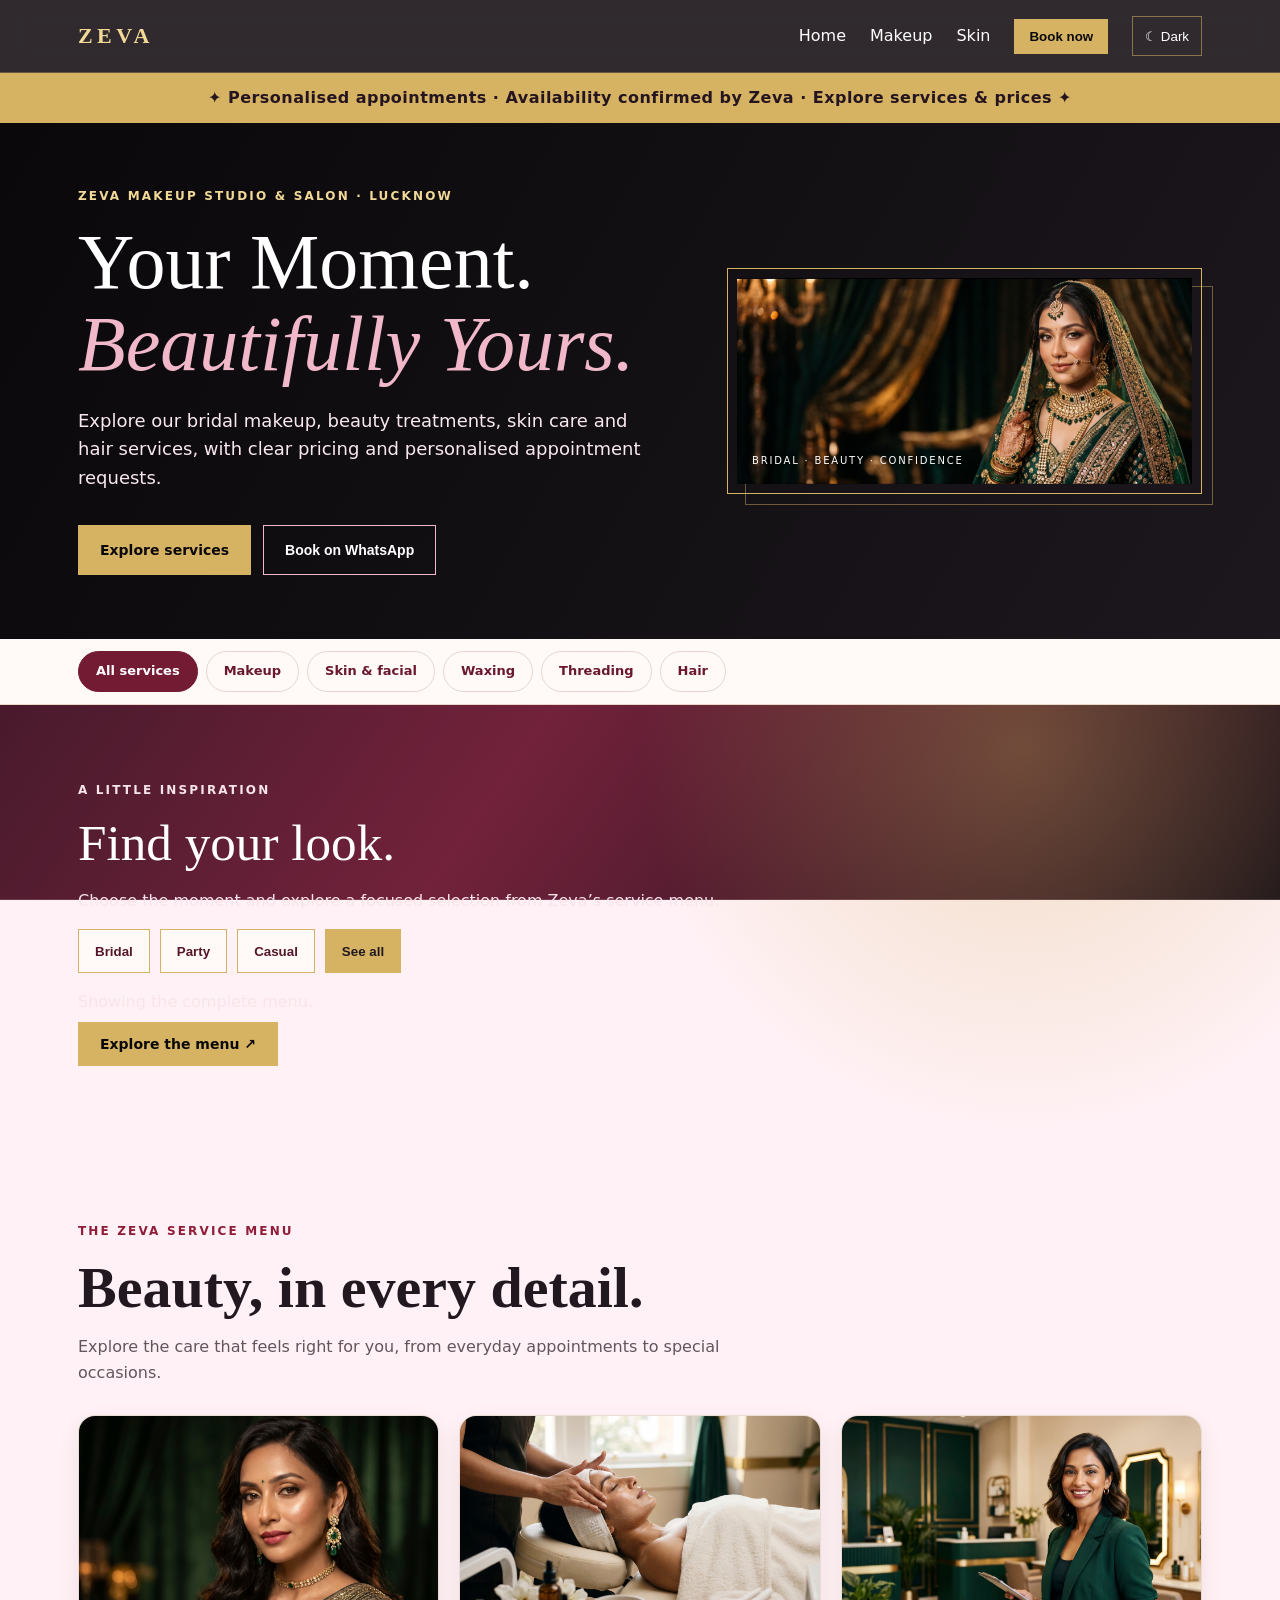
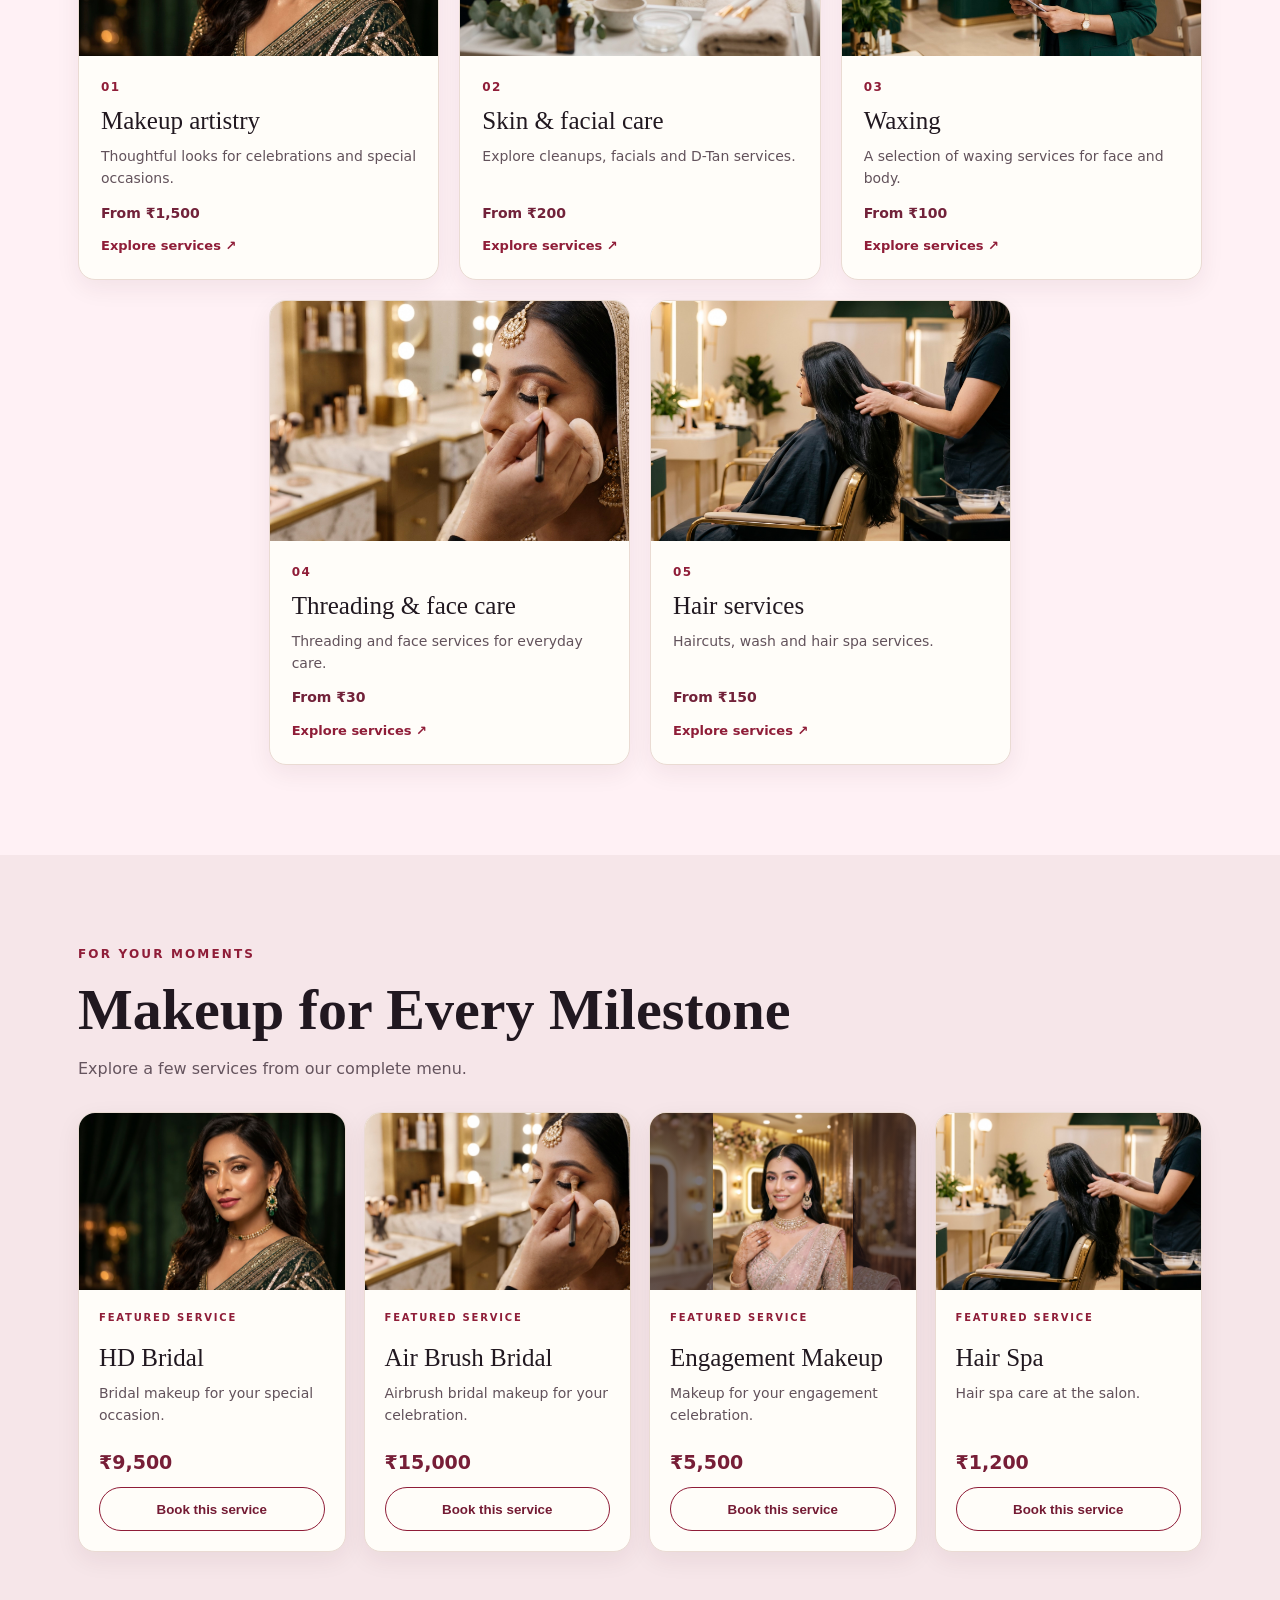
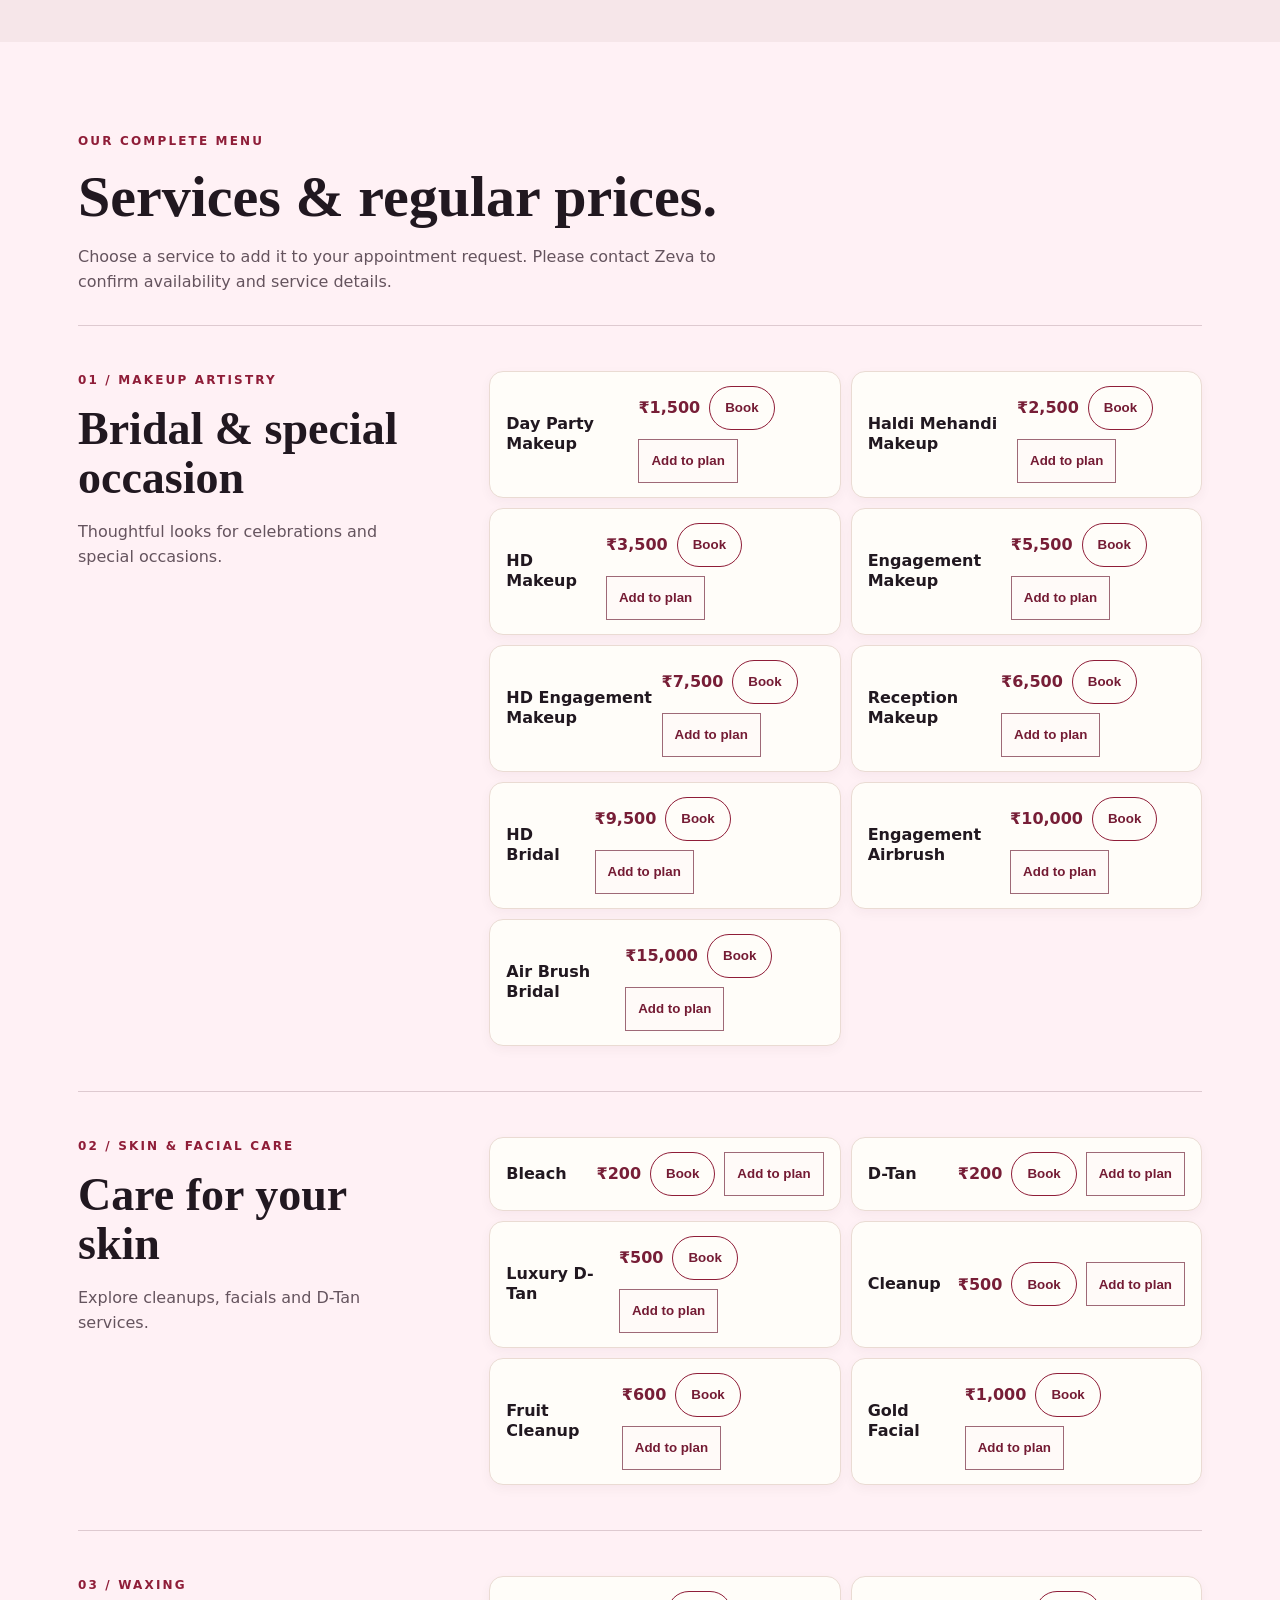
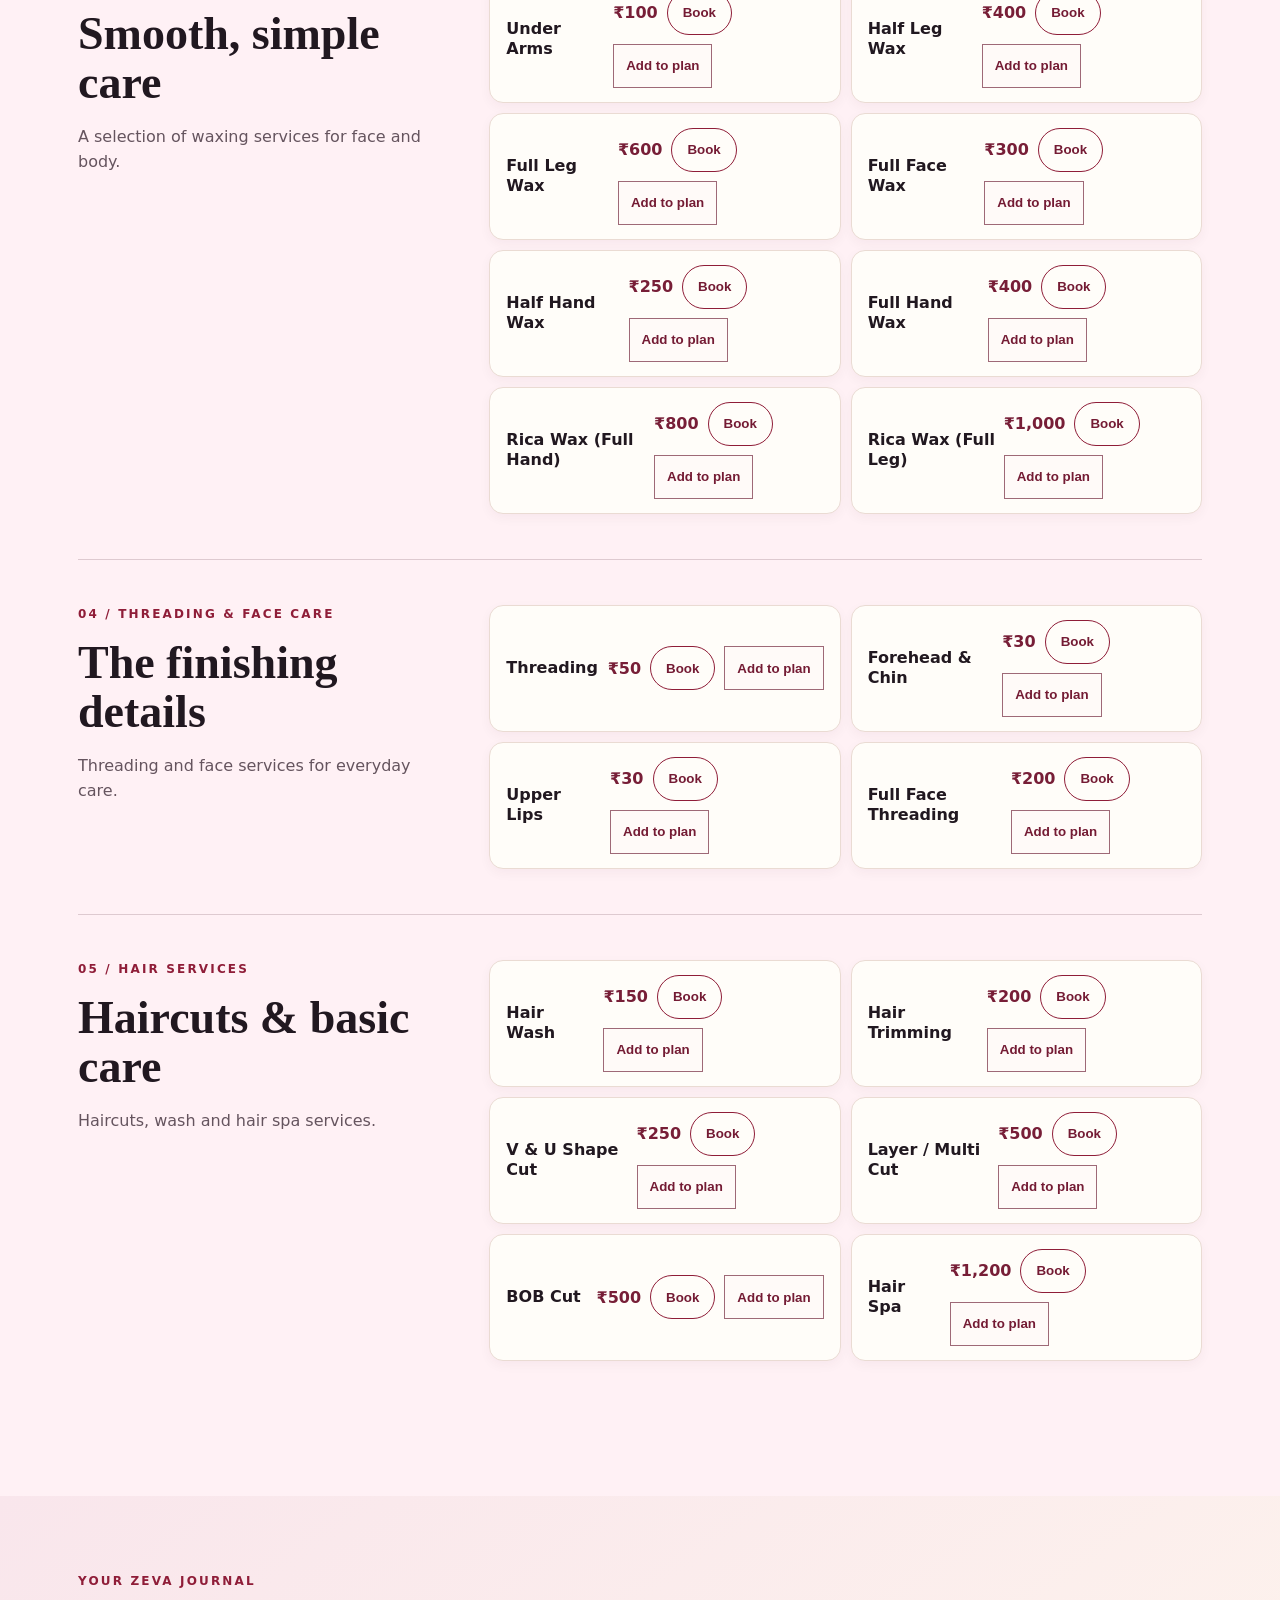
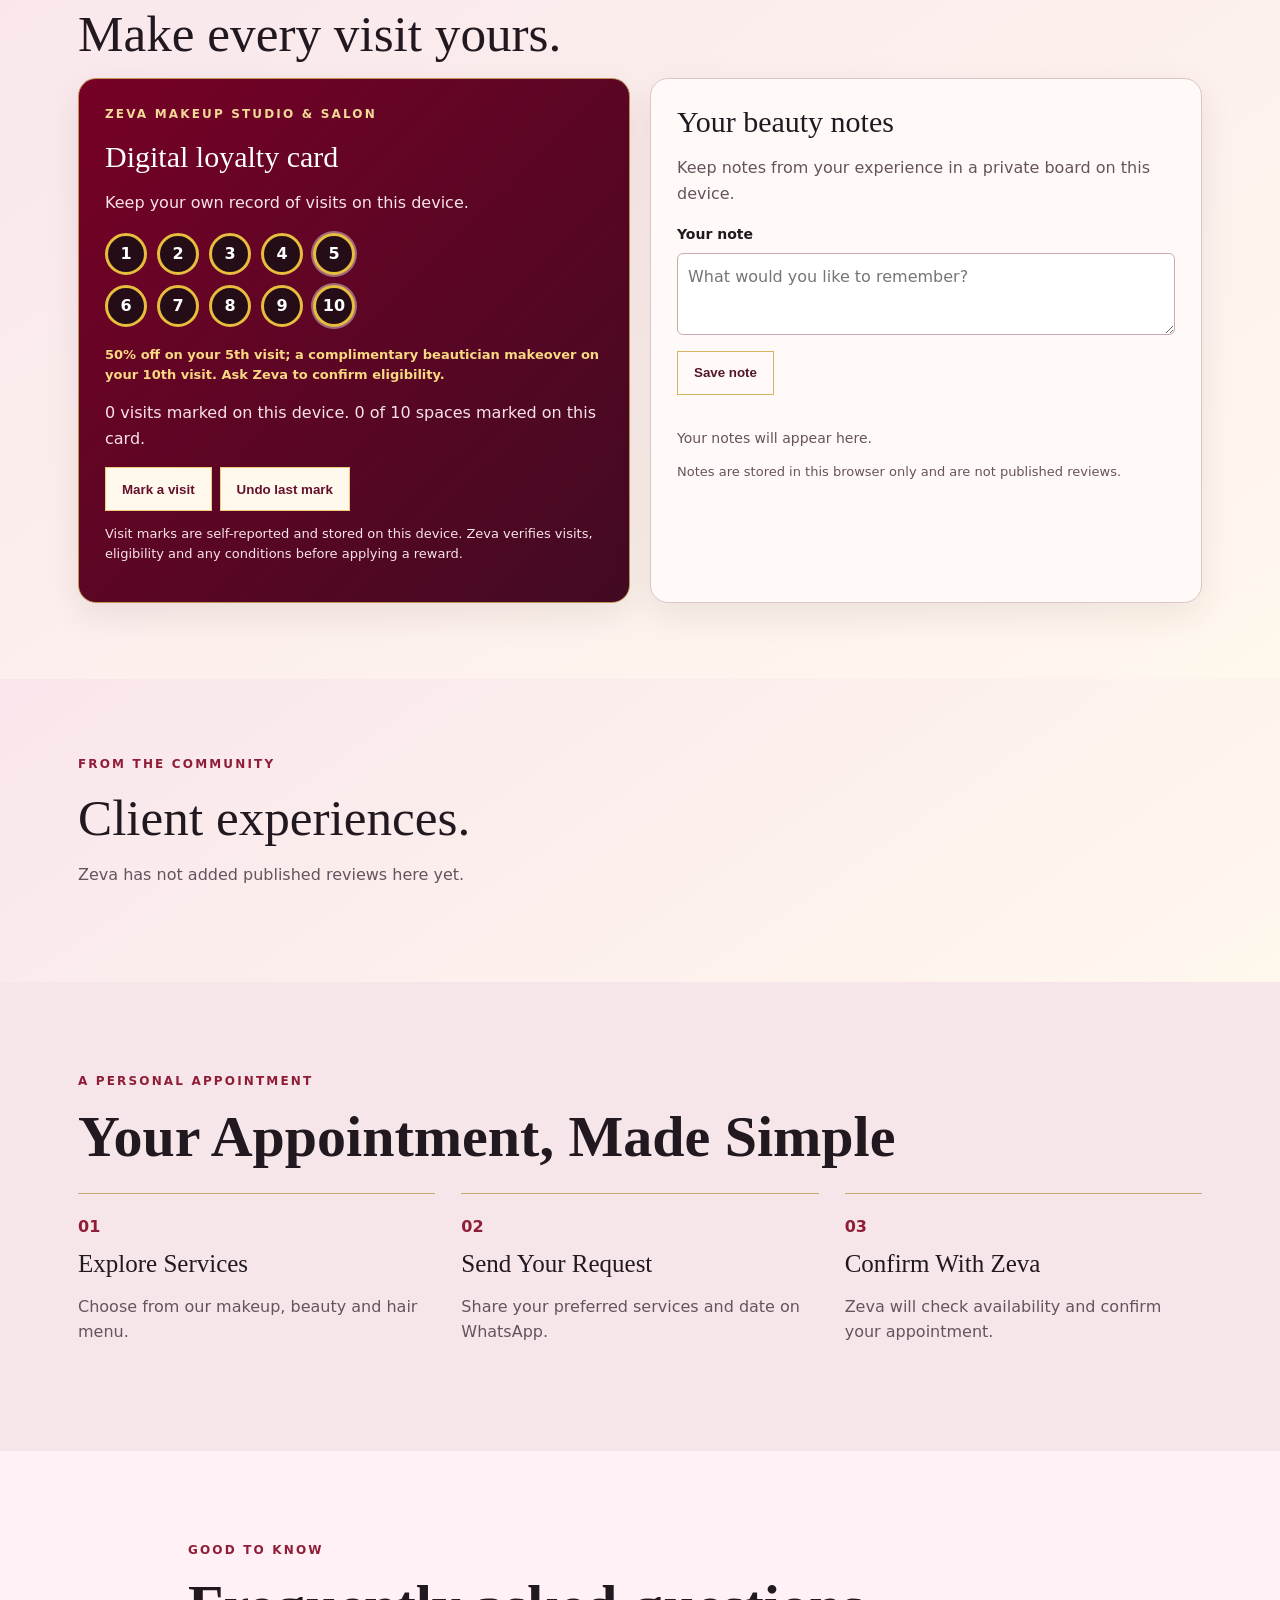
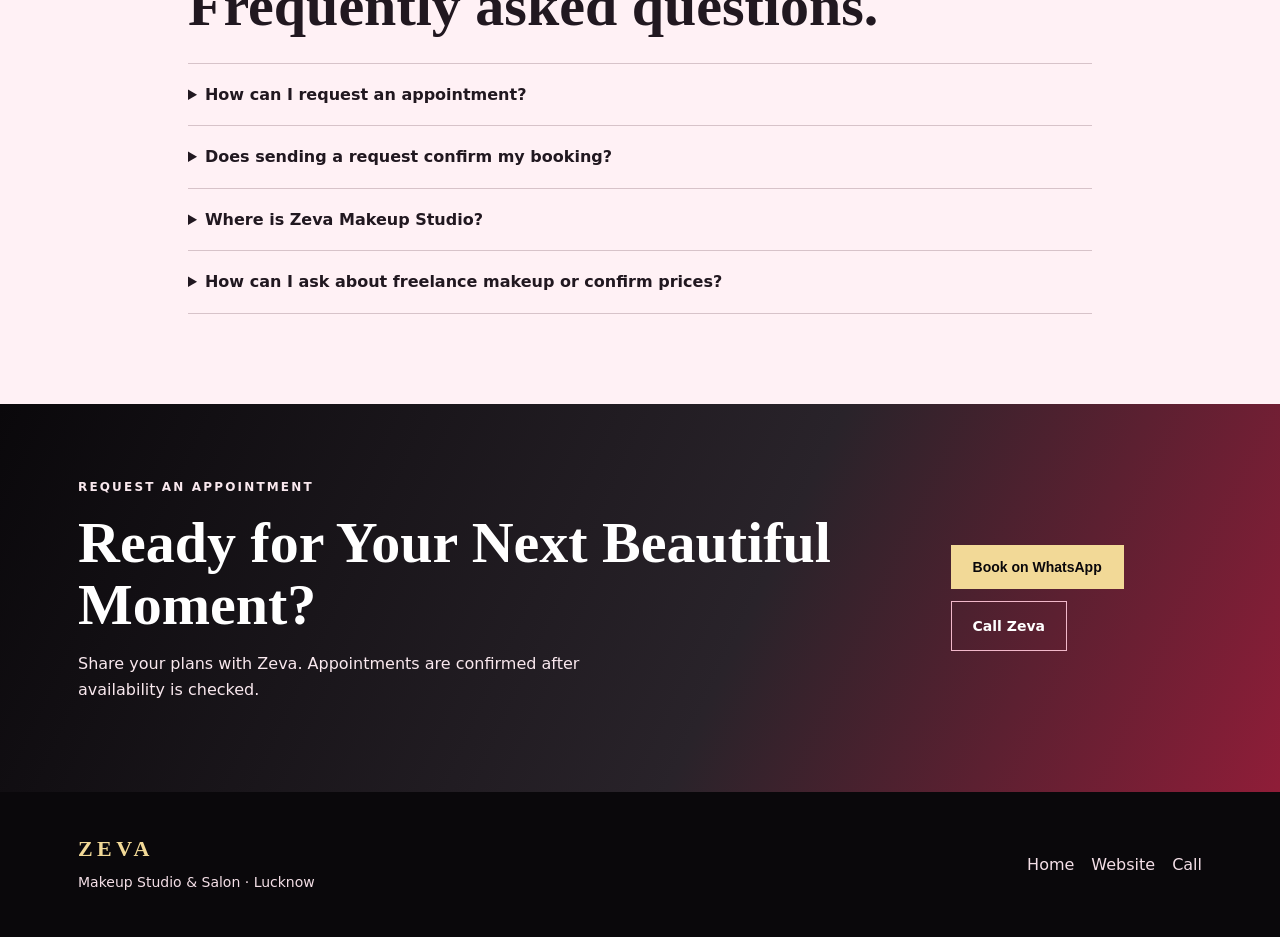
==== services.html @ c683393d "Match the confirmed ten-visit loyalty card" ====
<!doctype html>
<html lang="en"><head><meta charset="utf-8"><meta name="viewport" content="width=device-width,initial-scale=1"><meta name="description" content="Explore makeup, skin and hair services and regular prices at Zeva Makeup Studio & Salon in Dubagga, Lucknow."><title>Salon Services &amp; Prices | Zeva Makeup Studio, Lucknow</title><link rel="stylesheet" href="assets/css/styles.css"><link rel="canonical" href="https://zeva-makeup-studio.github.io/services.html">
  <link rel="icon" href="/favicon.svg" type="image/svg+xml">
  <meta property="og:type" content="website">
  <meta property="og:title" content="Salon Services &amp; Prices | Zeva Makeup Studio, Lucknow">
  <meta property="og:description" content="Explore makeup, skin and hair services and regular prices at Zeva Makeup Studio & Salon in Dubagga, Lucknow.">
  <meta property="og:url" content="https://zeva-makeup-studio.github.io/services.html">
  <meta property="og:image" content="https://zeva-makeup-studio.github.io/assets/images/hero/hero-bride.jpg">
  <meta name="twitter:card" content="summary_large_image">
<link rel="stylesheet" href="assets/css/services.css"><link rel="stylesheet" href="assets/css/category-cards.css">
<link rel="stylesheet" href="assets/css/interactive.css?v=3">
</head><body><header class="site-header"><nav class="nav" aria-label="Main navigation"><a class="brand" href="/">ZEVA</a><div class="nav-links"><a href="/">Home</a><a href="#makeup">Makeup</a><a href="#skin">Skin</a><button class="nav-book" type="button" data-open-booking>Book now</button></div></nav></header><main><section class="services-hero"><div class="hero-inner"><div><p class="eyebrow">Zeva Makeup Studio &amp; Salon · Lucknow</p><h1>Your Moment.<br><em>Beautifully Yours.</em></h1><p>Explore our bridal makeup, beauty treatments, skin care and hair services, with clear pricing and personalised appointment requests.</p><div class="actions"><a class="button" href="#categories">Explore services</a><button class="button button-quiet" type="button" data-open-booking>Book on WhatsApp</button></div></div><figure><img src="assets/images/hero/hero-bride.jpg" alt="Bridal makeup inspiration" width="1600" height="724" fetchpriority="high"><figcaption>BRIDAL · BEAUTY · CONFIDENCE</figcaption></figure></div></section>
<nav class="category-nav" aria-label="Service categories"><div><a href="#categories">All services</a><a href="#makeup">Makeup</a><a href="#skin">Skin &amp; facial</a><a href="#waxing">Waxing</a><a href="#threading">Threading</a><a href="#hair">Hair</a></div></nav>
<section class="section category-section" id="categories"><p class="eyebrow ink">The Zeva service menu</p><h2>Beauty, in every detail.</h2><p class="section-intro">Explore the care that feels right for you, from everyday appointments to special occasions.</p><div class="category-grid"><a class="category-card" href="#makeup"><img src="assets/images/bridal/bridal-green.jpg" alt="" loading="lazy" width="1500" height="884" style="--focal:63% 45%"><div><span class="category-number">01</span><h3>Makeup artistry</h3><p>Thoughtful looks for celebrations and special occasions.</p><strong>From ₹1,500</strong><span class="category-link">Explore services ↗</span></div></a><a class="category-card" href="#skin"><img src="assets/images/services/facial-care.jpg" alt="" loading="lazy" width="1500" height="889" style="--focal:45% 48%"><div><span class="category-number">02</span><h3>Skin & facial care</h3><p>Explore cleanups, facials and D-Tan services.</p><strong>From ₹200</strong><span class="category-link">Explore services ↗</span></div></a><a class="category-card" href="#waxing"><img src="assets/images/studio/studio-welcome.jpg" alt="" loading="lazy" width="1500" height="890" style="--focal:64% 40%"><div><span class="category-number">03</span><h3>Waxing</h3><p>A selection of waxing services for face and body.</p><strong>From ₹100</strong><span class="category-link">Explore services ↗</span></div></a><a class="category-card" href="#threading"><img src="assets/images/bridal/bridal-detail.jpg" alt="" loading="lazy" width="1500" height="886" style="--focal:75% 45%"><div><span class="category-number">04</span><h3>Threading & face care</h3><p>Threading and face services for everyday care.</p><strong>From ₹30</strong><span class="category-link">Explore services ↗</span></div></a><a class="category-card" href="#hair"><img src="assets/images/services/hair-care.jpg" alt="" loading="lazy" width="1500" height="889" style="--focal:52% 48%"><div><span class="category-number">05</span><h3>Hair services</h3><p>Haircuts, wash and hair spa services.</p><strong>From ₹150</strong><span class="category-link">Explore services ↗</span></div></a></div></section>
<section class="featured-section"><div class="section"><p class="eyebrow ink">For your moments</p><h2>Makeup for Every Milestone</h2><p class="section-intro">Explore a few services from our complete menu.</p><div class="featured-grid"><article class="featured-card"><div class="featured-media"><img src="assets/images/bridal/bridal-green.jpg" alt="" loading="lazy" width="1500" height="884"></div><div><p class="eyebrow ink">Featured service</p><h3>HD Bridal</h3><p>Bridal makeup for your special occasion.</p><div class="featured-bottom"><strong>₹9,500</strong><button type="button" class="service-book" data-open-booking data-service="HD Bridal" aria-label="Book HD Bridal">Book this service</button></div></div></article><article class="featured-card"><div class="featured-media"><img src="assets/images/bridal/bridal-detail.jpg" alt="" loading="lazy" width="1500" height="886"></div><div><p class="eyebrow ink">Featured service</p><h3>Air Brush Bridal</h3><p>Airbrush bridal makeup for your celebration.</p><div class="featured-bottom"><strong>₹15,000</strong><button type="button" class="service-book" data-open-booking data-service="Air Brush Bridal" aria-label="Book Air Brush Bridal">Book this service</button></div></div></article><article class="featured-card"><div class="featured-media portrait"><img src="assets/images/bridal/bridal-pink.jpg" alt="" loading="lazy" width="1200" height="1513"></div><div><p class="eyebrow ink">Featured service</p><h3>Engagement Makeup</h3><p>Makeup for your engagement celebration.</p><div class="featured-bottom"><strong>₹5,500</strong><button type="button" class="service-book" data-open-booking data-service="Engagement Makeup" aria-label="Book Engagement Makeup">Book this service</button></div></div></article><article class="featured-card"><div class="featured-media"><img src="assets/images/services/hair-care.jpg" alt="" loading="lazy" width="1500" height="889"></div><div><p class="eyebrow ink">Featured service</p><h3>Hair Spa</h3><p>Hair spa care at the salon.</p><div class="featured-bottom"><strong>₹1,200</strong><button type="button" class="service-book" data-open-booking data-service="Hair Spa" aria-label="Book Hair Spa">Book this service</button></div></div></article></div></div></section>
<div class="section menu-section"><div class="menu-intro"><p class="eyebrow ink">Our complete menu</p><h2>Services &amp; regular prices.</h2><p>Choose a service to add it to your appointment request. Please contact Zeva to confirm availability and service details.</p></div><section class="menu-group" id="makeup"><div class="menu-heading"><p class="eyebrow ink">01 / Makeup artistry</p><h2>Bridal & special occasion</h2><p>Thoughtful looks for celebrations and special occasions.</p></div><dl class="service-rows"><div class="service-row"><dt>Day Party Makeup</dt><dd><strong>₹1,500</strong><button type="button" class="service-book" data-open-booking data-service="Day Party Makeup" aria-label="Book Day Party Makeup">Book</button></dd></div><div class="service-row"><dt>Haldi Mehandi Makeup</dt><dd><strong>₹2,500</strong><button type="button" class="service-book" data-open-booking data-service="Haldi Mehandi Makeup" aria-label="Book Haldi Mehandi Makeup">Book</button></dd></div><div class="service-row"><dt>HD Makeup</dt><dd><strong>₹3,500</strong><button type="button" class="service-book" data-open-booking data-service="HD Makeup" aria-label="Book HD Makeup">Book</button></dd></div><div class="service-row"><dt>Engagement Makeup</dt><dd><strong>₹5,500</strong><button type="button" class="service-book" data-open-booking data-service="Engagement Makeup" aria-label="Book Engagement Makeup">Book</button></dd></div><div class="service-row"><dt>HD Engagement Makeup</dt><dd><strong>₹7,500</strong><button type="button" class="service-book" data-open-booking data-service="HD Engagement Makeup" aria-label="Book HD Engagement Makeup">Book</button></dd></div><div class="service-row"><dt>Reception Makeup</dt><dd><strong>₹6,500</strong><button type="button" class="service-book" data-open-booking data-service="Reception Makeup" aria-label="Book Reception Makeup">Book</button></dd></div><div class="service-row"><dt>HD Bridal</dt><dd><strong>₹9,500</strong><button type="button" class="service-book" data-open-booking data-service="HD Bridal" aria-label="Book HD Bridal">Book</button></dd></div><div class="service-row"><dt>Engagement Airbrush</dt><dd><strong>₹10,000</strong><button type="button" class="service-book" data-open-booking data-service="Engagement Airbrush" aria-label="Book Engagement Airbrush">Book</button></dd></div><div class="service-row"><dt>Air Brush Bridal</dt><dd><strong>₹15,000</strong><button type="button" class="service-book" data-open-booking data-service="Air Brush Bridal" aria-label="Book Air Brush Bridal">Book</button></dd></div></dl></section><section class="menu-group" id="skin"><div class="menu-heading"><p class="eyebrow ink">02 / Skin & facial care</p><h2>Care for your skin</h2><p>Explore cleanups, facials and D-Tan services.</p></div><dl class="service-rows"><div class="service-row"><dt>Bleach</dt><dd><strong>₹200</strong><button type="button" class="service-book" data-open-booking data-service="Bleach" aria-label="Book Bleach">Book</button></dd></div><div class="service-row"><dt>D-Tan</dt><dd><strong>₹200</strong><button type="button" class="service-book" data-open-booking data-service="D-Tan" aria-label="Book D-Tan">Book</button></dd></div><div class="service-row"><dt>Luxury D-Tan</dt><dd><strong>₹500</strong><button type="button" class="service-book" data-open-booking data-service="Luxury D-Tan" aria-label="Book Luxury D-Tan">Book</button></dd></div><div class="service-row"><dt>Cleanup</dt><dd><strong>₹500</strong><button type="button" class="service-book" data-open-booking data-service="Cleanup" aria-label="Book Cleanup">Book</button></dd></div><div class="service-row"><dt>Fruit Cleanup</dt><dd><strong>₹600</strong><button type="button" class="service-book" data-open-booking data-service="Fruit Cleanup" aria-label="Book Fruit Cleanup">Book</button></dd></div><div class="service-row"><dt>Gold Facial</dt><dd><strong>₹1,000</strong><button type="button" class="service-book" data-open-booking data-service="Gold Facial" aria-label="Book Gold Facial">Book</button></dd></div></dl></section><section class="menu-group" id="waxing"><div class="menu-heading"><p class="eyebrow ink">03 / Waxing</p><h2>Smooth, simple care</h2><p>A selection of waxing services for face and body.</p></div><dl class="service-rows"><div class="service-row"><dt>Under Arms</dt><dd><strong>₹100</strong><button type="button" class="service-book" data-open-booking data-service="Under Arms" aria-label="Book Under Arms">Book</button></dd></div><div class="service-row"><dt>Half Leg Wax</dt><dd><strong>₹400</strong><button type="button" class="service-book" data-open-booking data-service="Half Leg Wax" aria-label="Book Half Leg Wax">Book</button></dd></div><div class="service-row"><dt>Full Leg Wax</dt><dd><strong>₹600</strong><button type="button" class="service-book" data-open-booking data-service="Full Leg Wax" aria-label="Book Full Leg Wax">Book</button></dd></div><div class="service-row"><dt>Full Face Wax</dt><dd><strong>₹300</strong><button type="button" class="service-book" data-open-booking data-service="Full Face Wax" aria-label="Book Full Face Wax">Book</button></dd></div><div class="service-row"><dt>Half Hand Wax</dt><dd><strong>₹250</strong><button type="button" class="service-book" data-open-booking data-service="Half Hand Wax" aria-label="Book Half Hand Wax">Book</button></dd></div><div class="service-row"><dt>Full Hand Wax</dt><dd><strong>₹400</strong><button type="button" class="service-book" data-open-booking data-service="Full Hand Wax" aria-label="Book Full Hand Wax">Book</button></dd></div><div class="service-row"><dt>Rica Wax (Full Hand)</dt><dd><strong>₹800</strong><button type="button" class="service-book" data-open-booking data-service="Rica Wax (Full Hand)" aria-label="Book Rica Wax (Full Hand)">Book</button></dd></div><div class="service-row"><dt>Rica Wax (Full Leg)</dt><dd><strong>₹1,000</strong><button type="button" class="service-book" data-open-booking data-service="Rica Wax (Full Leg)" aria-label="Book Rica Wax (Full Leg)">Book</button></dd></div></dl></section><section class="menu-group" id="threading"><div class="menu-heading"><p class="eyebrow ink">04 / Threading & face care</p><h2>The finishing details</h2><p>Threading and face services for everyday care.</p></div><dl class="service-rows"><div class="service-row"><dt>Threading</dt><dd><strong>₹50</strong><button type="button" class="service-book" data-open-booking data-service="Threading" aria-label="Book Threading">Book</button></dd></div><div class="service-row"><dt>Forehead &amp; Chin</dt><dd><strong>₹30</strong><button type="button" class="service-book" data-open-booking data-service="Forehead &amp; Chin" aria-label="Book Forehead &amp; Chin">Book</button></dd></div><div class="service-row"><dt>Upper Lips</dt><dd><strong>₹30</strong><button type="button" class="service-book" data-open-booking data-service="Upper Lips" aria-label="Book Upper Lips">Book</button></dd></div><div class="service-row"><dt>Full Face Threading</dt><dd><strong>₹200</strong><button type="button" class="service-book" data-open-booking data-service="Full Face Threading" aria-label="Book Full Face Threading">Book</button></dd></div></dl></section><section class="menu-group" id="hair"><div class="menu-heading"><p class="eyebrow ink">05 / Hair services</p><h2>Haircuts & basic care</h2><p>Haircuts, wash and hair spa services.</p></div><dl class="service-rows"><div class="service-row"><dt>Hair Wash</dt><dd><strong>₹150</strong><button type="button" class="service-book" data-open-booking data-service="Hair Wash" aria-label="Book Hair Wash">Book</button></dd></div><div class="service-row"><dt>Hair Trimming</dt><dd><strong>₹200</strong><button type="button" class="service-book" data-open-booking data-service="Hair Trimming" aria-label="Book Hair Trimming">Book</button></dd></div><div class="service-row"><dt>V &amp; U Shape Cut</dt><dd><strong>₹250</strong><button type="button" class="service-book" data-open-booking data-service="V &amp; U Shape Cut" aria-label="Book V &amp; U Shape Cut">Book</button></dd></div><div class="service-row"><dt>Layer / Multi Cut</dt><dd><strong>₹500</strong><button type="button" class="service-book" data-open-booking data-service="Layer / Multi Cut" aria-label="Book Layer / Multi Cut">Book</button></dd></div><div class="service-row"><dt>BOB Cut</dt><dd><strong>₹500</strong><button type="button" class="service-book" data-open-booking data-service="BOB Cut" aria-label="Book BOB Cut">Book</button></dd></div><div class="service-row"><dt>Hair Spa</dt><dd><strong>₹1,200</strong><button type="button" class="service-book" data-open-booking data-service="Hair Spa" aria-label="Book Hair Spa">Book</button></dd></div></dl></section></div>
<section class="process-section"><div class="section"><p class="eyebrow ink">A personal appointment</p><h2>Your Appointment, Made Simple</h2><div class="steps"><article><b>01</b><h3>Explore Services</h3><p>Choose from our makeup, beauty and hair menu.</p></article><article><b>02</b><h3>Send Your Request</h3><p>Share your preferred services and date on WhatsApp.</p></article><article><b>03</b><h3>Confirm With Zeva</h3><p>Zeva will check availability and confirm your appointment.</p></article></div></div></section>
<section class="section faq"><p class="eyebrow ink">Good to know</p><h2>Frequently asked questions.</h2><details><summary>How can I request an appointment?</summary><p>Choose your services and complete the booking form to prepare a WhatsApp request. You can also use the Google Form linked in the booking window.</p></details><details><summary>Does sending a request confirm my booking?</summary><p>No. Zeva confirms appointments after checking availability.</p></details><details><summary>Where is Zeva Makeup Studio?</summary><p>Zeva is in Amrapali Yojana, Dubagga, Lucknow.</p></details><details><summary>How can I ask about freelance makeup or confirm prices?</summary><p>Contact Zeva on WhatsApp or call +91 83539 09431 to discuss your requirements and confirm service details.</p></details></section>
<section class="section booking-banner"><div><p class="eyebrow">Request an appointment</p><h2>Ready for Your Next Beautiful Moment?</h2><p>Share your plans with Zeva. Appointments are confirmed after availability is checked.</p></div><div class="banner-actions"><button class="button light" type="button" data-open-booking>Book on WhatsApp</button><a class="button button-quiet" href="tel:+918353909431">Call Zeva</a></div></section></main><footer><div><a class="brand" href="/">ZEVA</a><p>Makeup Studio & Salon · Lucknow</p></div><div><a href="/">Home</a><a href="https://zeva-makeup-studio.github.io/">Website</a><a href="tel:+918353909431">Call</a></div></footer><dialog class="booking-modal" id="booking-modal" aria-labelledby="booking-title"><form method="dialog" class="modal-shell"><button class="close" type="button" value="cancel" aria-label="Close quick booking form">×</button><p class="eyebrow ink">Quick appointment request</p><h2 id="booking-title">Book on WhatsApp</h2><p class="small">This request does not confirm a booking.</p><div class="quick-form"><label>Your name *<input name="name" autocomplete="name" required maxlength="100"></label><label>Service *<input name="service" required maxlength="120"></label><label>Preferred date *<input name="date" type="date" required></label><label>Preferred time <input name="time" type="time"></label><label>Appointment type *<select name="type" required><option value="">Select one</option><option>At the salon</option><option>Freelance / another location</option></select></label><label>Extra details <textarea name="details" maxlength="350"></textarea></label><button class="button" type="submit">Continue to WhatsApp ↗</button><a class="form-link" href="https://docs.google.com/forms/d/e/1FAIpQLSdlE_HU9J3QaApyy7PPLVn61SA3UjmPYv734FfahQmQXUkTKg/viewform?usp=publish-editor" target="_blank" rel="noopener noreferrer">Prefer Google Forms? Request here ↗</a></div></form></dialog><div class="mobile-booking"><button type="button" data-open-booking>◌ &nbsp; Book appointment</button></div><script src="assets/js/qrcode.js"></script><script src="assets/js/site.js?v=2"></script><script src="assets/js/interactive.js?v=3"></script></body></html>
---- assets/css/styles.css ----
:root{--black:#0a080b;--charcoal:#29232a;--deep-red:#8f1d38;--red:#c92c4f;--pink:#f1b8ca;--blush:#fff1f5;--white:#fff;--gold:#d6b362;--gold-light:#f2d997;--ink:#211820;--muted:#72626c;--line:#ead3dc}*{box-sizing:border-box}html{scroll-behavior:smooth}body{margin:0;background:var(--blush);color:var(--ink);font:16px/1.6 system-ui,-apple-system,"Segoe UI",sans-serif}a{color:inherit}.site-header{background:var(--black);color:var(--white);border-bottom:1px solid #d6b36255}.nav{max-width:1180px;margin:auto;min-height:72px;padding:15px 28px;display:flex;justify-content:space-between;align-items:center;gap:24px}.brand{font:700 22px Georgia,serif;letter-spacing:.2em;text-decoration:none;color:var(--gold-light)}.nav-links{display:flex;align-items:center;gap:24px}.nav-links a,footer a{text-decoration:none}.nav-links a:hover,footer a:hover{text-decoration:underline;text-decoration-color:var(--pink);text-underline-offset:5px}.nav-book{border:1px solid var(--gold);background:var(--gold);padding:9px 14px;color:var(--black);font-weight:700;cursor:pointer}.hero{background:linear-gradient(118deg,var(--black) 0%,#251a23 58%,var(--deep-red) 145%);color:var(--white);display:grid;grid-template-columns:1.05fr .95fr;min-height:560px}.hero-copy{max-width:690px;margin-left:max(28px,calc((100vw - 1124px)/2));padding:95px 42px 95px 0}.eyebrow{margin:0 0 15px;color:var(--gold-light);font-weight:800;font-size:12px;letter-spacing:.18em;text-transform:uppercase}.eyebrow.ink{color:var(--deep-red)}.hero h1,.page-hero h1,h2{font-family:Georgia,serif;line-height:1.06}.hero h1{font-size:clamp(50px,7vw,86px);margin:0 0 25px}.hero h1 em{font-weight:400;color:var(--pink)}.lead{font-size:18px;max-width:590px;color:#f9e8ee}.lead.dark{color:var(--muted)}.actions{display:flex;flex-wrap:wrap;gap:12px;margin-top:32px}.button{border:1px solid var(--gold);background:var(--gold);color:var(--black);padding:13px 21px;text-decoration:none;font-weight:750;font-size:14px;cursor:pointer;transition:transform .2s ease,filter .2s ease}.button:hover,.nav-book:hover{filter:brightness(1.08);transform:translateY(-1px)}.button-quiet{background:transparent;border-color:var(--pink);color:var(--white)}.hero-art{margin:48px 28px 48px 0;min-height:420px;display:flex;align-items:end;padding:22px;background:linear-gradient(135deg,#f4c2d2 0%,#b24b68 35%,#30262d 36%,#0a080b 100%);outline:1px solid #fff4;position:relative;overflow:hidden}.hero-art:before{content:"Z";position:absolute;right:-8%;top:-19%;font:clamp(280px,35vw,480px)/1 Georgia,serif;color:#ffffff12}.hero-art span{position:relative;z-index:1;color:var(--white);letter-spacing:.14em;font-size:11px}.location-strip{background:var(--pink);text-align:center;padding:14px 22px;font-size:14px;color:var(--black)}.section{max-width:1180px;margin:auto;padding:90px 28px}.section h2{font-size:clamp(37px,5vw,58px);margin:0 0 26px}.two-column{display:grid;grid-template-columns:1.2fr .8fr;gap:70px;align-items:start}.callout{background:var(--white);border:1px solid var(--line);border-top:3px solid var(--gold);padding:28px}.callout p{color:var(--muted)}.callout a,.feature-card span:last-child,.site-link a,.form-link{font-weight:750;color:var(--deep-red)}.soft{max-width:none;background:linear-gradient(110deg,#f8dce5,#fff 54%,#fce7ed);padding-left:max(28px,calc((100vw - 1124px)/2));padding-right:max(28px,calc((100vw - 1124px)/2))}.feature-grid,.price-grid{display:grid;grid-template-columns:repeat(3,1fr);gap:18px}.feature-card{background:var(--white);border:1px solid var(--line);border-top:3px solid var(--pink);padding:28px;text-decoration:none;min-height:260px;display:flex;flex-direction:column;transition:transform .2s ease,box-shadow .2s ease,border-color .2s ease}.feature-card:hover,.social-card:hover,.price-card:hover{transform:translateY(-5px);box-shadow:0 16px 34px #691a3022;border-color:var(--red)}.card-number{font:700 13px monospace;color:var(--deep-red)}.feature-card h3,.price-card h3{font:28px/1.15 Georgia,serif;margin:25px 0 12px}.feature-card p{color:var(--muted);margin:0}.feature-card span:last-child{margin-top:auto;padding-top:25px}.intro{max-width:660px;color:var(--muted);font-size:18px;margin-top:-8px}.socials-section{padding-bottom:104px}.social-grid{display:grid;grid-template-columns:repeat(2,1fr);gap:12px;margin-top:30px}.social-card{display:grid;grid-template-columns:48px 1fr auto;gap:15px;align-items:center;background:var(--white);border:1px solid var(--line);padding:18px;text-decoration:none;transition:transform .2s ease,box-shadow .2s ease,border-color .2s ease}.social-card strong,.social-card small{display:block}.social-card small{color:var(--muted);font-size:13px;margin-top:3px}.social-card>b{color:var(--deep-red)}.social-icon{display:grid;place-items:center;width:46px;height:46px;border-radius:50%;color:var(--white);font-weight:800;font-size:21px}.instagram{background:linear-gradient(45deg,#f3a953,#d53f78,#6c3c94)}.facebook,.linkedin{background:#2f5f9e}.youtube{background:var(--red);font-size:15px}.whatsapp{background:#288a60}.site-link{margin:28px 0 0;color:var(--muted)}.booking-banner{max-width:none;background:linear-gradient(115deg,var(--black),var(--charcoal) 58%,var(--deep-red));color:var(--white);padding:74px max(28px,calc((100vw - 1124px)/2));display:flex;align-items:center;justify-content:space-between;gap:34px}.booking-banner h2{margin:0 0 14px}.booking-banner p{max-width:590px;color:#f9e8ee}.button.light{background:var(--gold-light);border-color:var(--gold-light)}.page-hero{background:linear-gradient(120deg,var(--black),var(--charcoal) 66%,var(--deep-red));color:var(--white);padding:96px max(28px,calc((100vw - 1124px)/2)) 106px}.page-hero h1{font-size:clamp(48px,7vw,82px);margin:0 0 22px}.page-hero p{max-width:660px;color:#f9e8ee;font-size:18px}.service-list{scroll-margin-top:70px}.section-heading{max-width:640px}.price-card{background:var(--white);border:1px solid var(--line);border-top:3px solid var(--gold);padding:26px;transition:transform .2s ease,box-shadow .2s ease,border-color .2s ease}.price-card h3{margin-top:0}.price-card dl{margin:20px 0 0}.price-card dl>div{display:flex;gap:10px;justify-content:space-between;padding:11px 0;border-top:1px solid #f1dce3}.price-card dt{font-weight:600}.price-card dd{margin:0;white-space:nowrap;font-weight:750;color:var(--deep-red)}.small{font-size:13px;color:var(--muted)}footer{background:var(--black);color:#f4dfe7;padding:44px max(28px,calc((100vw - 1124px)/2));display:flex;gap:24px;align-items:center;justify-content:space-between;flex-wrap:wrap}footer p{margin:7px 0 0;font-size:14px}footer>div:last-child{display:flex;gap:17px;flex-wrap:wrap}.booking-modal{padding:0;border:0;background:transparent;max-width:min(560px,calc(100vw - 32px));box-shadow:0 18px 60px #000b}.booking-modal::backdrop{background:#120911d9}.modal-shell{background:var(--white);border-top:4px solid var(--gold);padding:34px;position:relative}.modal-shell h2{font-size:43px;margin:0 0 12px}.close{position:absolute;right:16px;top:14px;border:0;background:transparent;font-size:31px;cursor:pointer;color:var(--black)}.quick-form{display:grid;gap:13px;margin-top:22px}.quick-form label{display:grid;gap:5px;font-size:13px;font-weight:750}.quick-form input,.quick-form select,.quick-form textarea{font:inherit;padding:10px;border:1px solid #d9bac5;background:#fff;color:var(--ink)}.quick-form select[multiple]{min-height:154px;background:#fff8fb}.quick-form textarea{min-height:70px;resize:vertical}.quick-form input:focus,.quick-form select:focus,.quick-form textarea:focus{outline:2px solid var(--pink);border-color:var(--deep-red)}.form-note{margin:0;color:var(--muted);font-size:12px}@media(max-width:760px){.nav{padding:14px 20px}.nav-links{gap:13px;font-size:13px}.nav-links a:nth-child(3){display:none}.hero{grid-template-columns:1fr}.hero-copy{margin:0;padding:75px 22px}.hero-art{margin:0 22px 38px;min-height:240px}.section{padding:62px 22px}.soft{padding-left:22px;padding-right:22px}.two-column,.feature-grid,.price-grid,.social-grid{grid-template-columns:1fr;gap:15px}.booking-banner{padding:56px 22px;display:block}.booking-banner .button{margin-top:13px}footer{padding:36px 22px}.page-hero{padding:74px 22px}.modal-shell{padding:28px 21px}.modal-shell h2{font-size:37px}}

@media (prefers-reduced-motion: reduce){html{scroll-behavior:auto}*,*::before,*::after{transition-duration:0.01ms!important;animation-duration:0.01ms!important;animation-iteration-count:1!important}}
---- assets/css/services.css ----
:focus-visible{outline:3px solid #a92c50;outline-offset:3px}.services-hero{background:linear-gradient(120deg,#0a080b,#29232a 70%,#612038);color:#fff}.hero-inner{max-width:1180px;margin:auto;padding:64px 28px;display:grid;grid-template-columns:1fr .82fr;align-items:center;gap:70px}.hero-inner h1{font:clamp(48px,6.5vw,78px)/1.05 Georgia,serif;margin:0 0 22px}.hero-inner h1 em{color:#f1b8ca;font-weight:400}.hero-inner p:not(.eyebrow){max-width:570px;color:#f9e8ee;font-size:18px}.hero-inner figure{margin:0;position:relative;border:1px solid #d6b362;padding:9px}.hero-inner figure:after{content:"";position:absolute;inset:17px -12px -12px 17px;border:1px solid #d6b36277;z-index:0;pointer-events:none}.hero-inner figure img{display:block;width:100%;height:auto;position:relative;z-index:1}.hero-inner figcaption{position:absolute;z-index:2;bottom:24px;left:24px;color:white;font-size:10px;letter-spacing:.18em;text-shadow:0 1px 5px #000}.category-nav{position:sticky;top:0;z-index:5;background:#fffaf8ed;border-bottom:1px solid #e9d7cb}.category-nav>div{max-width:1180px;margin:auto;display:flex;gap:8px;overflow-x:auto;padding:12px 28px;scrollbar-width:thin}.category-nav a{white-space:nowrap;text-decoration:none;border:1px solid #e5d4cd;border-radius:99px;padding:9px 17px;color:#69182e;font-size:13px;font-weight:700}.category-nav a:first-child{background:#741b34;color:white;border-color:#741b34}.category-section,.menu-section,.faq{scroll-margin-top:80px}.section-intro,.menu-intro>p:last-child{max-width:650px;color:#65545e;margin:-10px 0 30px} .featured-card{background:#fffdf9;border:1px solid #eadbd3;border-radius:17px;overflow:hidden;box-shadow:0 8px 24px #4b1c2512;transition:transform .2s,box-shadow .2s}.featured-card h3,.steps h3{font:25px/1.12 Georgia,serif;margin:10px 0}.featured-card p:not(.eyebrow){font-size:14px;color:#62525b;margin:0 0 12px}.featured-section,.process-section{background:#f6e6e9}.featured-grid{display:grid;grid-template-columns:repeat(4,1fr);gap:18px}.featured-card{display:flex;flex-direction:column}.featured-media{position:relative;aspect-ratio:3/2;overflow:hidden;background:#302020}.featured-media img{width:100%;height:100%;object-fit:cover;display:block}.featured-media.portrait{background:linear-gradient(#21151a99,#21151a99),url(../images/bridal/bridal-pink.jpg) center 35%/cover}.featured-media.portrait img{object-fit:contain;object-position:center}.featured-card>div:not(.featured-media){padding:20px;display:flex;flex-direction:column;flex:1}.featured-bottom{margin-top:auto;padding-top:8px}.featured-card .eyebrow{font-size:10px;margin-bottom:8px}.featured-bottom{display:flex;flex-direction:column;align-items:stretch;gap:10px}.featured-bottom strong{color:#771e37;font-size:19px}.service-book{border:1px solid #8f1d38;border-radius:99px;background:#fffdf9;color:#741b34;padding:10px 15px;min-height:44px;font-weight:750;cursor:pointer}.menu-group{display:grid;grid-template-columns:1fr 2fr;gap:55px;padding:45px 0;border-top:1px solid #decad0;scroll-margin-top:80px}.menu-heading h2{font-size:clamp(32px,4vw,46px);margin-bottom:14px}.menu-heading>p:last-child{color:#65545e}.service-rows{margin:0;display:grid;grid-template-columns:repeat(2,minmax(0,1fr));gap:10px}.service-row{background:#fffdf9;border:1px solid #eadbd3;border-radius:14px;padding:14px 16px;display:flex;align-items:center;justify-content:space-between;gap:8px;box-shadow:0 4px 12px #4b1c250b}.service-row dt{font-weight:650;line-height:1.3}.service-row dd{margin:0;display:flex;align-items:center;gap:9px}.service-row strong{color:#771e37;white-space:nowrap}.steps{display:grid;grid-template-columns:repeat(3,1fr);gap:26px}.steps article{border-top:1px solid #c9aa75;padding-top:20px}.steps b{color:#8f1d38}.steps p{color:#65545e}.faq{max-width:960px}.faq details{border-top:1px solid #d7c3c9;padding:18px 0}.faq details:last-child{border-bottom:1px solid #d7c3c9}.faq summary{cursor:pointer;font-weight:700}.faq details p{color:#574650}.banner-actions{display:flex;flex-wrap:wrap;gap:12px}.mobile-booking{display:none}@media(hover:hover){.featured-card:hover{transform:translateY(-4px);box-shadow:0 16px 32px #4b1c2525}.service-book:hover{background:#741b34;color:white}}@media(max-width:1024px){.featured-grid{grid-template-columns:repeat(2,1fr)}.service-rows{grid-template-columns:1fr}}@media(max-width:760px){.hero-inner{grid-template-columns:1fr;gap:32px;padding:48px 22px}.hero-inner h1{font-size:clamp(43px,10vw,60px)}.hero-inner p:not(.eyebrow){font-size:16px}.category-nav>div{padding:10px 20px}.featured-card>div:not(.featured-media){padding:18px}.featured-card h3{font-size:21px}.menu-group{grid-template-columns:1fr;gap:8px;padding:32px 0}.menu-heading h2{margin-bottom:8px}.steps{grid-template-columns:1fr;gap:8px}.booking-banner .button{margin-top:0}.banner-actions{margin-top:24px}.mobile-booking{display:block;position:fixed;z-index:6;bottom:0;left:0;right:0;padding:9px 18px calc(9px + env(safe-area-inset-bottom));background:#fffaf8;box-shadow:0 -4px 18px #0002}.mobile-booking button{width:100%;min-height:46px;border:0;background:#8f1d38;color:#fff;font-weight:750;cursor:pointer}.mobile-booking:has(~ dialog[open]){display:none}body:has(dialog[open]) .mobile-booking{display:none}footer{padding-bottom:calc(100px + env(safe-area-inset-bottom))}}@media(max-width:390px){.featured-grid{grid-template-columns:1fr;gap:16px}.featured-card>div:not(.featured-media){padding:18px}.featured-bottom .service-book{width:100%}.service-row{padding:12px}.service-row dd{gap:5px}.service-book{padding:8px 11px}}


@media (max-width:600px){.featured-grid{grid-template-columns:1fr}}
---- assets/css/category-cards.css ----
/* Shared category cards on the homepage and service menu. */
.category-grid{display:flex;flex-wrap:wrap;justify-content:center;gap:20px}
.category-card{flex:0 1 calc((100% - 40px)/3);min-width:0;background:#fffdf9;border:1px solid #eadbd3;border-radius:17px;overflow:hidden;box-shadow:0 8px 24px #4b1c2512;transition:transform .2s,box-shadow .2s;text-decoration:none;display:flex;flex-direction:column}
.category-card img{display:block;width:100%;height:auto;aspect-ratio:3/2;object-fit:cover;object-position:var(--focal,center)}
.category-card>div{padding:22px;display:flex;flex:1;flex-direction:column;align-items:start}
.category-number{color:#8f1d38;font-size:12px;font-weight:700;letter-spacing:.12em}
.category-card h3{font:25px/1.12 Georgia,serif;margin:10px 0}
.category-card p{font-size:14px;color:#62525b;margin:0 0 12px}
.category-card strong{font-size:14px;color:#72223a;margin-top:auto}
.category-link{padding-top:12px;font-size:13px;font-weight:750;color:#8f1d38}
.category-card:focus-visible{outline:3px solid #8f1d38;outline-offset:3px}
@media(hover:hover){.category-card:hover{transform:translateY(-4px);box-shadow:0 16px 32px #4b1c2525}}
@media(max-width:1024px){.category-card{flex-basis:calc((100% - 20px)/2)}}
@media(max-width:600px){.category-card{flex-basis:100%}.category-card>div{padding:18px}}
---- assets/css/interactive.css ----
/* Interactive layer shared by both pages. */
:root{--glow:#d6b362;--panel:#fffaf8;--panel-ink:#211820;--muted-app:#66535d}
.site-header{position:sticky;top:0;z-index:20;background:#100b0fdc;backdrop-filter:blur(14px)}
.theme-toggle{border:1px solid #d6b36288;background:transparent;color:#fff;padding:8px 12px;cursor:pointer;min-height:40px}
.hero,.services-hero{background-size:250% 250%;animation:zeva-gradient 18s ease infinite}
@keyframes zeva-gradient{0%,100%{background-position:0 50%}50%{background-position:100% 50%}}
button,.button{transition:box-shadow .2s,transform .2s,filter .2s}
@media(hover:hover){button:hover,.button:hover{box-shadow:0 0 18px #d6b36277}}
.sparkles{pointer-events:none;position:fixed;inset:0;z-index:21;overflow:hidden}
.sparkles i{position:absolute;top:-15px;width:3px;height:3px;border-radius:50%;background:#e6c56b;opacity:.38;animation:zeva-fall 13s linear infinite}
@keyframes zeva-fall{to{transform:translate3d(25px,110vh,0)}}
.interactive-shell{max-width:1180px;margin:auto;padding:76px 28px}
.interactive-shell h2{font:clamp(34px,4vw,54px)/1.1 Georgia,serif;margin:0 0 16px}
.interactive-shell p{color:var(--muted-app)}
.vibe-section{background:linear-gradient(125deg,#24131e,#72223b 55%,#181017);color:#fff;position:relative;overflow:hidden}
.vibe-section p{color:#f8e4e9}.vibe-section:before{content:"";position:absolute;inset:0;background:radial-gradient(circle at 80% 10%,#d6b36255,transparent 35%);pointer-events:none}
.vibe-section .interactive-shell{position:relative}.vibe-actions{display:flex;gap:10px;flex-wrap:wrap}
.vibe-actions button,.app-button{border:1px solid #d6b362;background:#fffaf8;color:#54162a;padding:11px 16px;min-height:44px;font-weight:700;cursor:pointer}.vibe-actions button[aria-pressed=true]{background:#d6b362;color:#211820}.vibe-status{min-height:1.6em}
.app-panels{background:linear-gradient(145deg,#f9e6ec,#fff8ed);color:var(--panel-ink)}
.panel-grid{display:grid;grid-template-columns:1fr 1fr;gap:20px}.app-panel{background:var(--panel);border:1px solid #dcc4c7;border-radius:18px;padding:26px;box-shadow:0 12px 35px #32131a15}.app-panel h3{font:30px Georgia,serif;margin:0 0 12px}.stamp-row{display:flex;gap:8px;flex-wrap:wrap;margin:18px 0}.stamp{width:42px;height:42px;display:grid;place-items:center;border-radius:50%;border:1px solid #b58d45;color:#8f1d38}.stamp.is-filled{background:#8f1d38;color:#fff}.panel-actions{display:flex;gap:8px;flex-wrap:wrap}.app-panel label{display:block;font-weight:700;font-size:14px}.app-panel textarea{width:100%;min-height:82px;margin:8px 0;font:inherit;padding:10px;border:1px solid #c8abb2;border-radius:6px}.notes-board{columns:2;column-gap:10px;margin-top:18px}.note-card{break-inside:avoid;background:#fff2d9;border:1px solid #e8d2a5;border-radius:10px;padding:12px;margin:0 0 10px;overflow-wrap:anywhere}.note-card p{margin:0 0 10px;color:#33232b}.note-card button{background:none;border:0;color:#7a2039;text-decoration:underline;cursor:pointer}.app-small{font-size:13px;line-height:1.5}.empty-note{font-size:14px}
.status-ticker{overflow:hidden;background:#d6b362;color:#251520;padding:12px 20px;text-align:center;font-weight:700;letter-spacing:.03em}
.receipt{position:fixed;z-index:19;bottom:15px;right:16px;width:min(420px,calc(100vw - 32px));background:#fffdf7;color:#211820;padding:14px 16px 17px;border:1px solid #d2b881;box-shadow:0 12px 35px #0004;clip-path:polygon(0 0,100% 0,100% 96%,97% 100%,94% 96%,91% 100%,88% 96%,85% 100%,82% 96%,79% 100%,76% 96%,73% 100%,70% 96%,67% 100%,64% 96%,61% 100%,58% 96%,55% 100%,52% 96%,49% 100%,46% 96%,43% 100%,40% 96%,37% 100%,34% 96%,31% 100%,28% 96%,25% 100%,22% 96%,19% 100%,16% 96%,13% 100%,10% 96%,7% 100%,4% 96%,0 100%)}.receipt[hidden]{display:none}.receipt header{display:flex;justify-content:space-between;gap:10px;align-items:center;border-bottom:1px dashed #ae9b81;padding-bottom:7px}.receipt strong{font:700 14px monospace;letter-spacing:.08em}.receipt p{font:13px/1.35 monospace;margin:8px 0;max-height:58px;overflow:auto}.receipt footer{padding:0;background:none;color:inherit;display:flex;justify-content:space-between}.receipt button{border:0;cursor:pointer;background:#7c1d39;color:#fff;padding:9px 12px;font-weight:700}.receipt .receipt-clear{background:transparent;color:#642039;text-decoration:underline}
.plan-add{border:1px solid #9e6977;background:#fffaf8;color:#741b34;padding:8px 12px;min-height:44px;cursor:pointer;font-weight:700}.service-row dd{flex-wrap:wrap}.service-row[hidden],.menu-group[hidden]{display:none!important}
.qr-panel{border:1px solid #e6cbd1;background:#fff9f3;padding:16px;text-align:center}.qr-panel img{display:block;margin:10px auto;width:180px;height:180px;image-rendering:pixelated}.qr-panel img[hidden]{display:none}.qr-panel p{font-size:12px;color:#5d4c55;margin:4px 0}.qr-panel a{display:inline-block;color:#791e39;font-weight:700;margin-top:5px}
[data-theme=dark] body{background:#1d151b;color:#f9eaf0}[data-theme=dark] .section:not(.booking-banner),[data-theme=dark] .menu-group,[data-theme=dark] .socials-section{color:#f9eaf0}[data-theme=dark] .category-section .section-intro,[data-theme=dark] .intro,[data-theme=dark] .lead.dark,[data-theme=dark] .menu-intro>p:last-child,[data-theme=dark] .menu-heading>p:last-child{color:#e2cbd4}[data-theme=dark] .featured-section,[data-theme=dark] .process-section,[data-theme=dark] .app-panels{background:#30212b}[data-theme=dark] .app-panel,[data-theme=dark] .category-card,[data-theme=dark] .featured-card,[data-theme=dark] .service-row,[data-theme=dark] .callout{background:#3a2933;color:#fff4f8}[data-theme=dark] .category-card p,[data-theme=dark] .featured-card p:not(.eyebrow),[data-theme=dark] .app-panel p{color:#e5ccd6}[data-theme=dark] .category-card strong,[data-theme=dark] .featured-bottom strong,[data-theme=dark] .service-row strong,[data-theme=dark] .category-link,[data-theme=dark] .category-number,[data-theme=dark] .eyebrow.ink{color:#f4b9c9}
@media(min-width:761px) and (prefers-reduced-motion:no-preference){.vibe-section{background-attachment:fixed}}
@media(max-width:760px){.interactive-shell{padding:56px 22px}.panel-grid{grid-template-columns:1fr}.nav{gap:8px}.nav-links{gap:8px}.theme-toggle{font-size:12px;padding:7px}.receipt{bottom:74px}.notes-board{columns:1}}
@media(prefers-reduced-motion:reduce){.sparkles{display:none}.hero,.services-hero{animation:none}.vibe-section{background-attachment:scroll}}
.category-nav{top:72px}
@media(max-width:760px){.category-nav{top:79px}}
@media(max-width:380px){.nav{padding:12px}.nav-links{gap:5px;font-size:12px}.nav-book{padding:8px}.brand{letter-spacing:.12em}.theme-toggle{padding:6px}}

.status-ticker span{display:inline-block;animation:ticker-drift 15s ease-in-out infinite alternate}
@keyframes ticker-drift{from{transform:translateX(-8%)}to{transform:translateX(8%)}}
@media(prefers-reduced-motion:reduce){.status-ticker span{animation:none}}

.loyalty-card{background:linear-gradient(135deg,#760126,#420a23);color:#fff4f5;border-color:#be9553}
.loyalty-card h3{color:#fff}.loyalty-card p{color:#f9e3e8}.loyalty-card .eyebrow{color:#f2d997}.loyalty-card .loyalty-offer{font-weight:700;color:#f8d982}.loyalty-card .stamp-row{display:grid;grid-template-columns:repeat(5, minmax(0, 42px));gap:10px}.loyalty-card .stamp{width:100%;aspect-ratio:1;height:auto;border:3px solid #e6bd3d;color:#fff;background:#240d17;font-weight:800}.loyalty-card .stamp.is-filled{background:#e6bd3d;color:#3c0a1b}.loyalty-card .stamp-reward{box-shadow:0 0 0 2px #fff6}.loyalty-card .app-button{background:#fff8ec;color:#64112d;border-color:#f0cd79}
[data-theme=dark] .loyalty-card{background:linear-gradient(135deg,#760126,#420a23)}[data-theme=dark] .loyalty-card .loyalty-offer{color:#f8d982}
@media(max-width:380px){.loyalty-card .stamp-row{grid-template-columns:repeat(5,minmax(0,36px));gap:7px}}
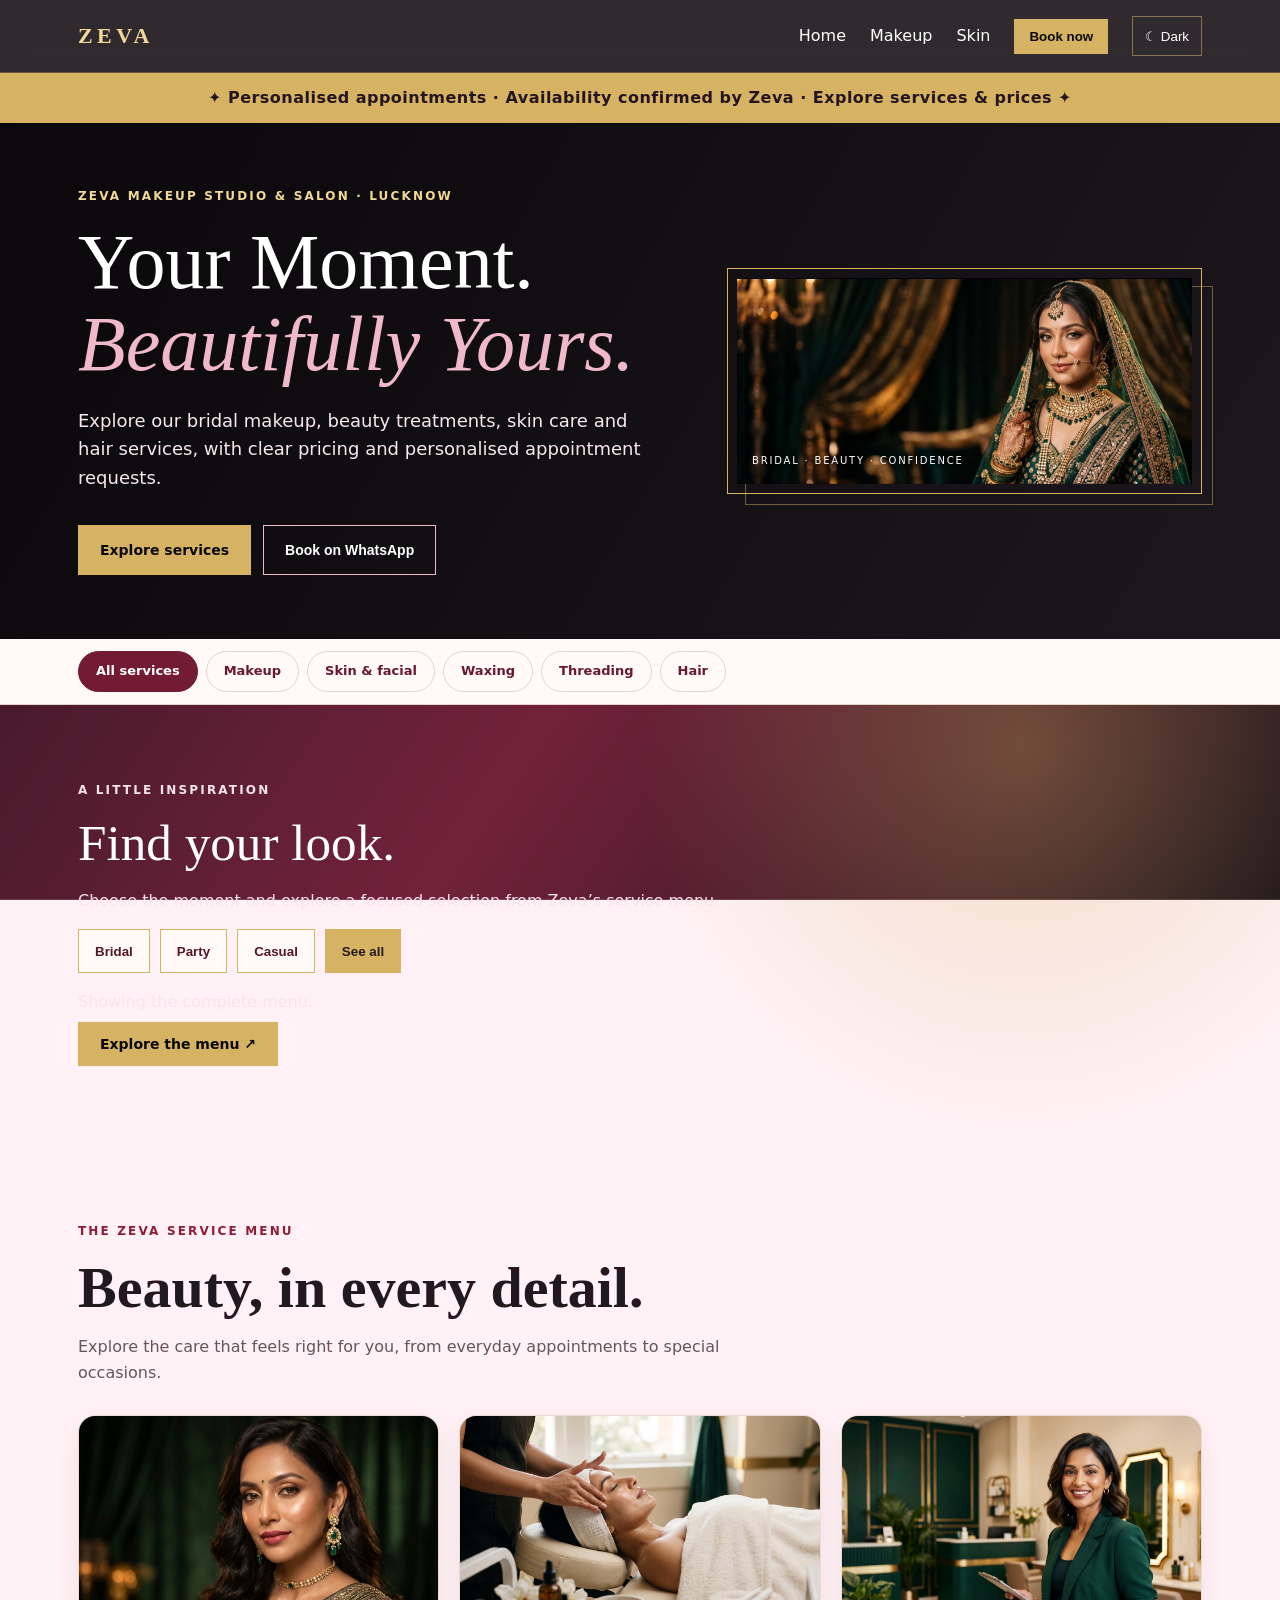
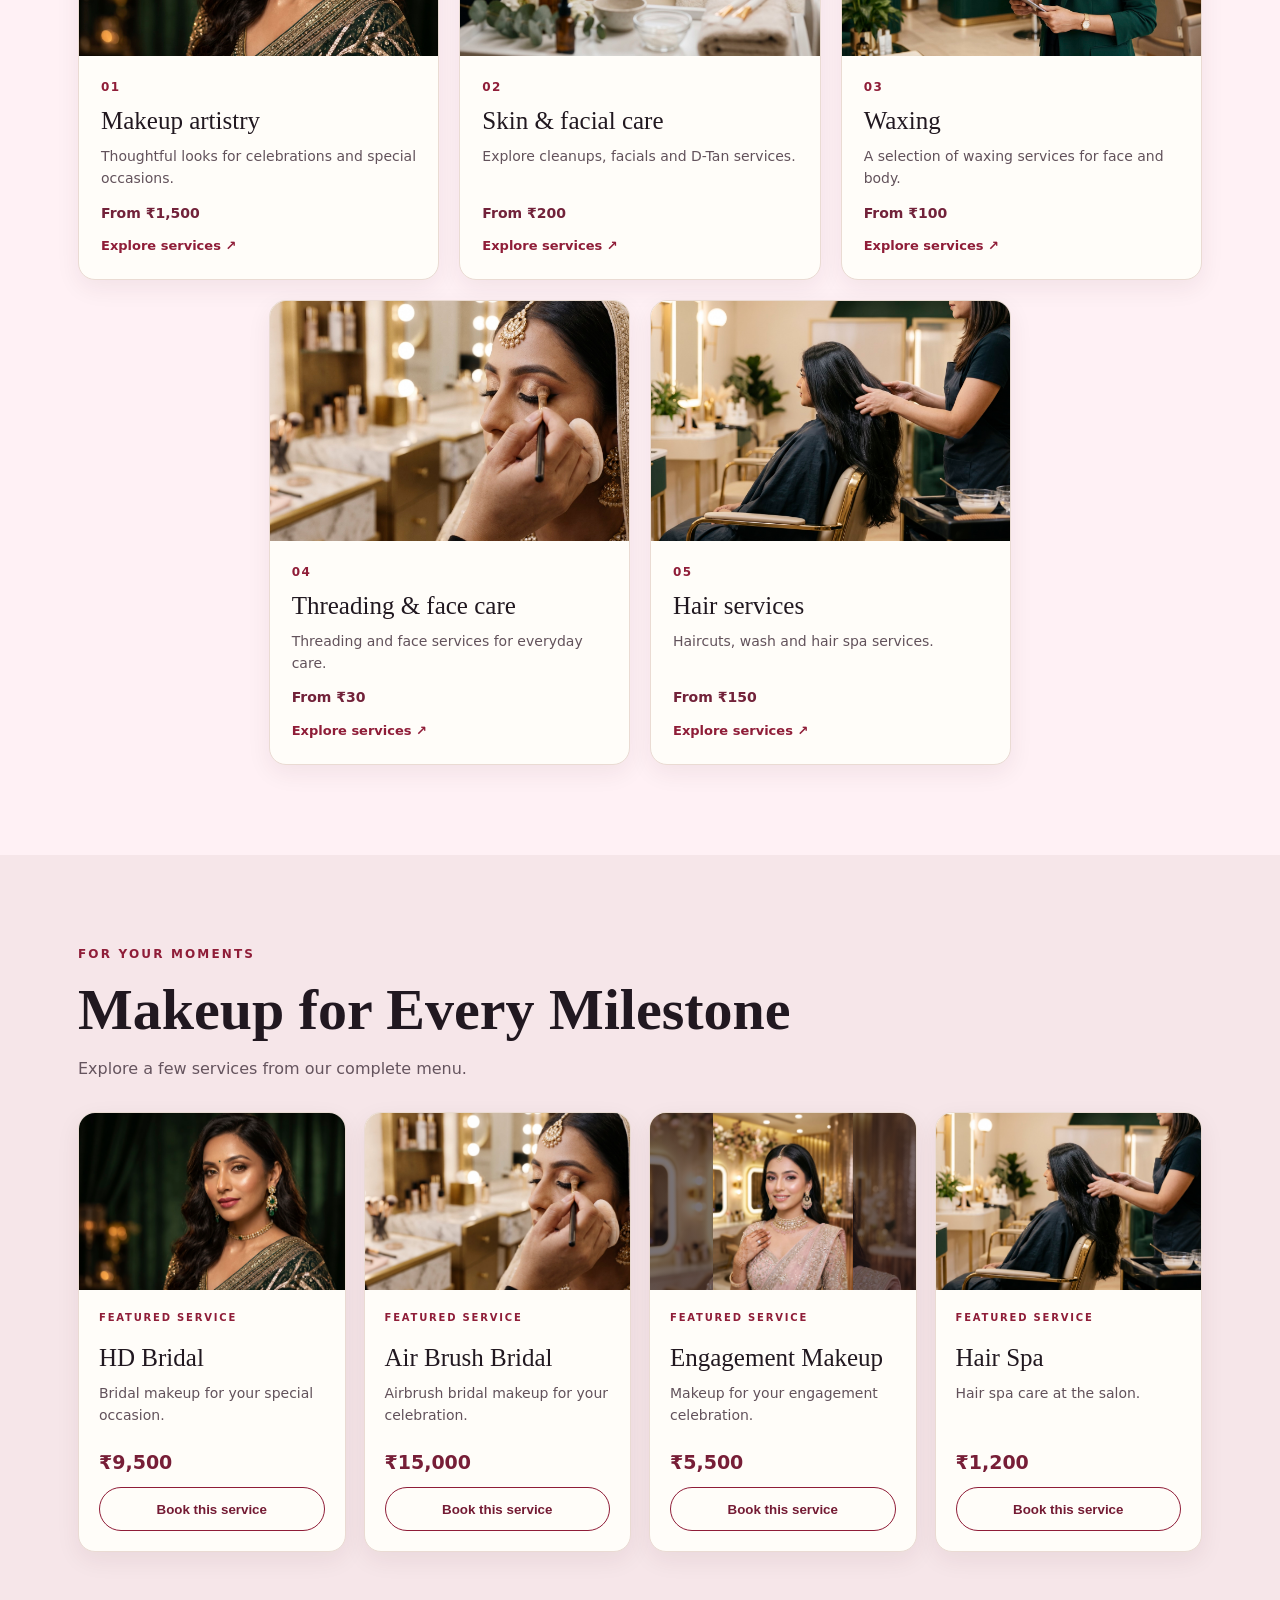
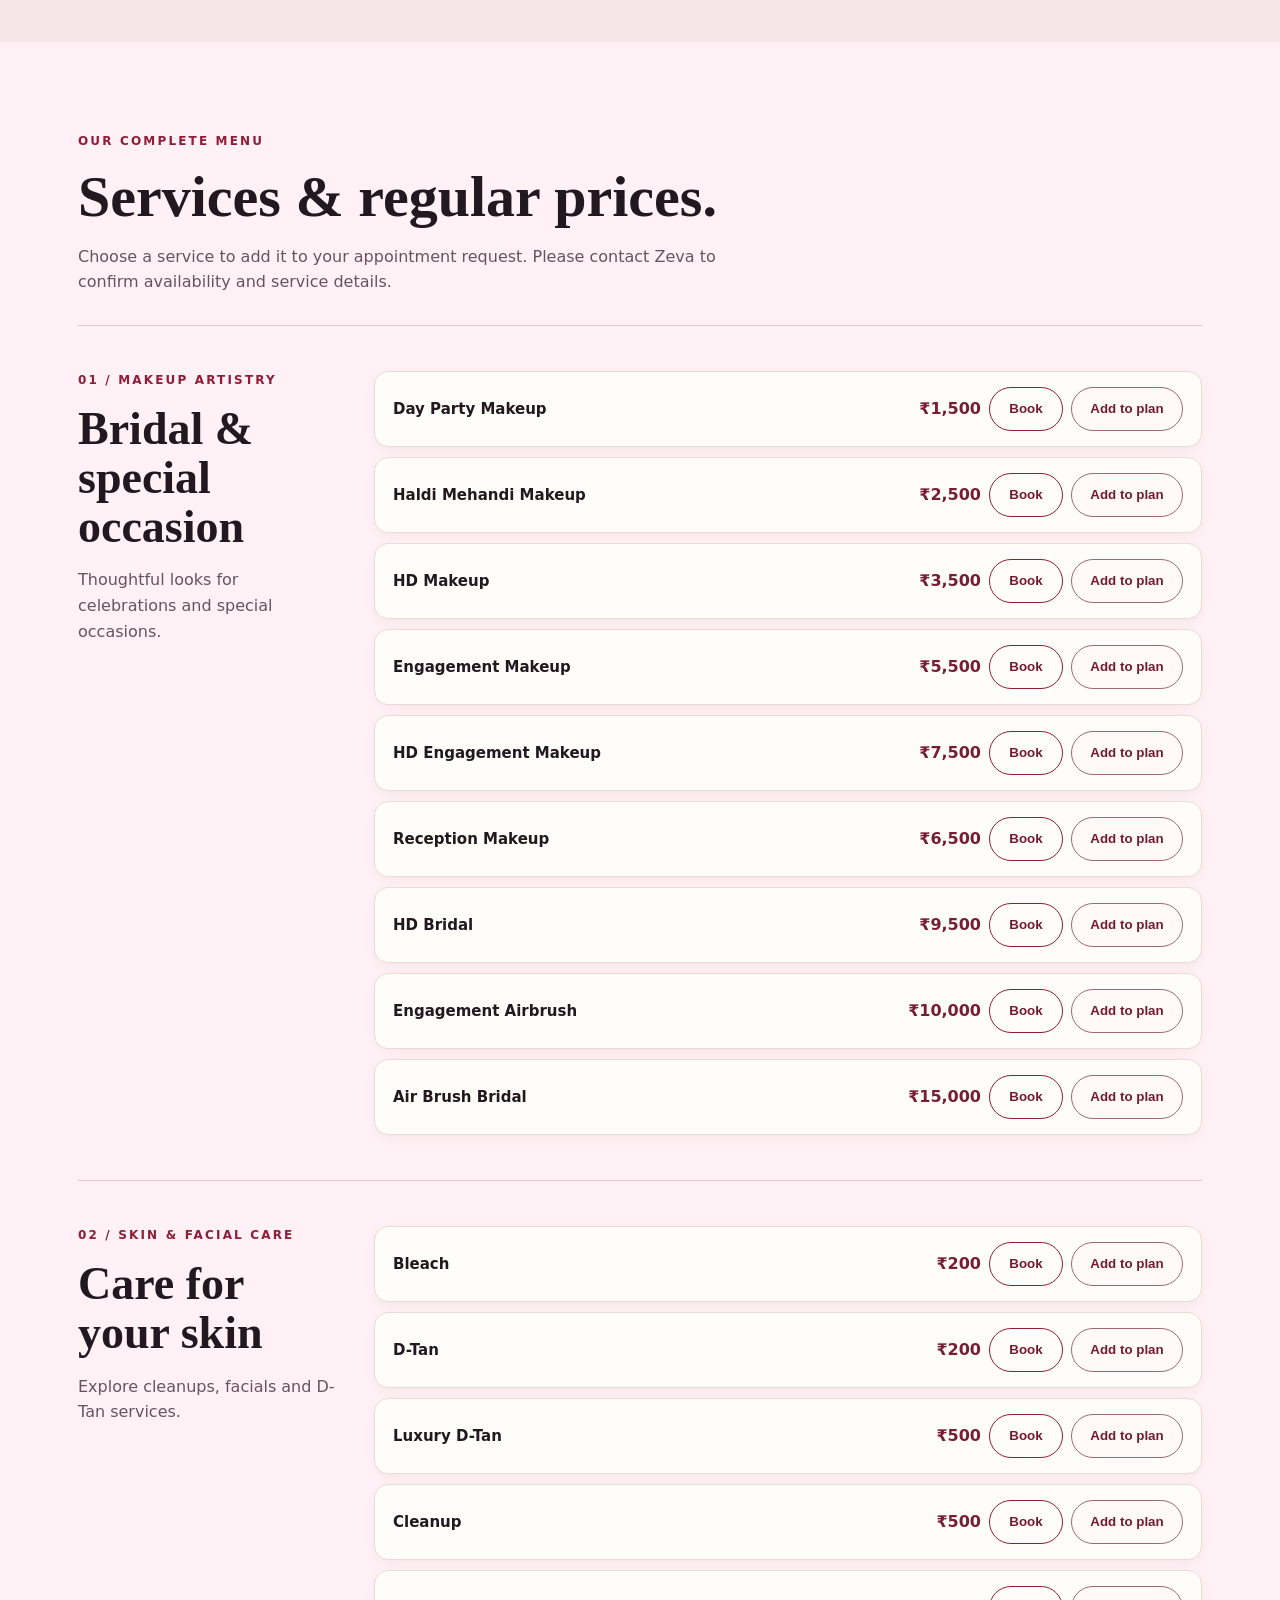
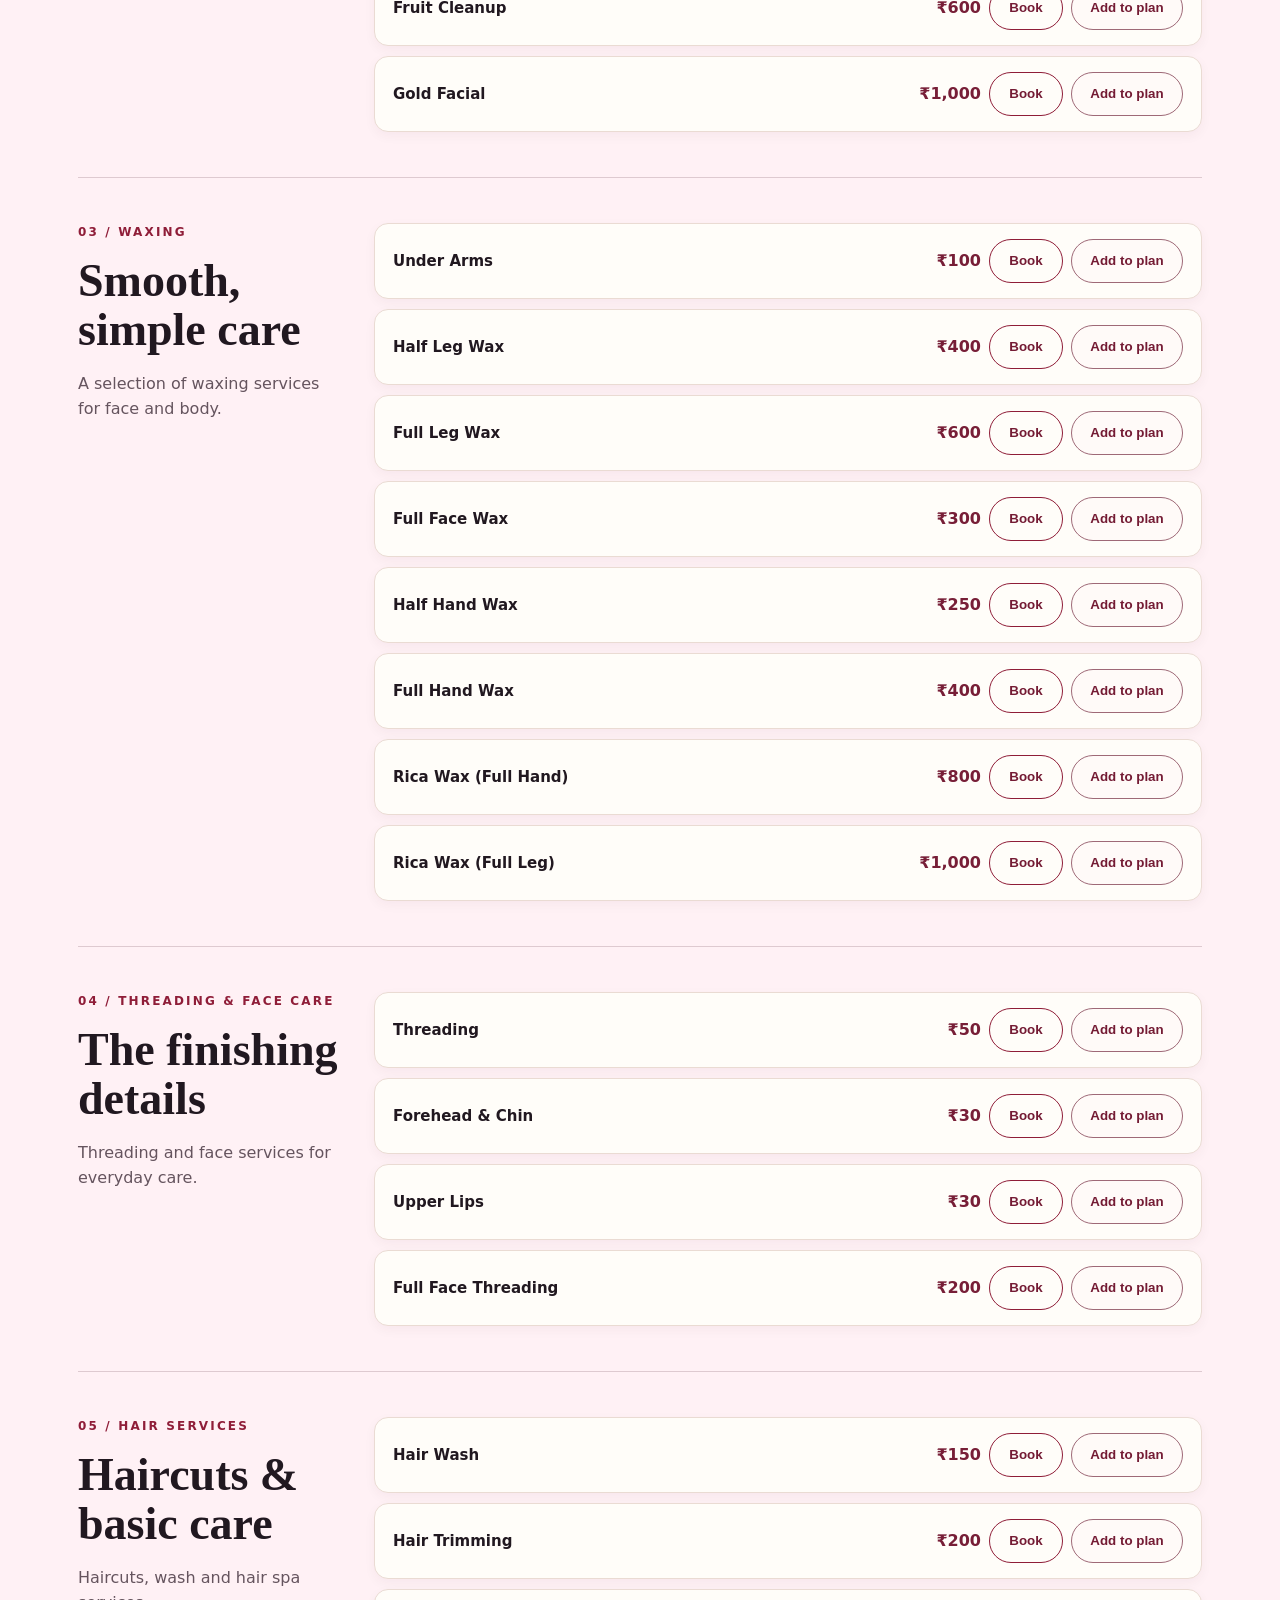
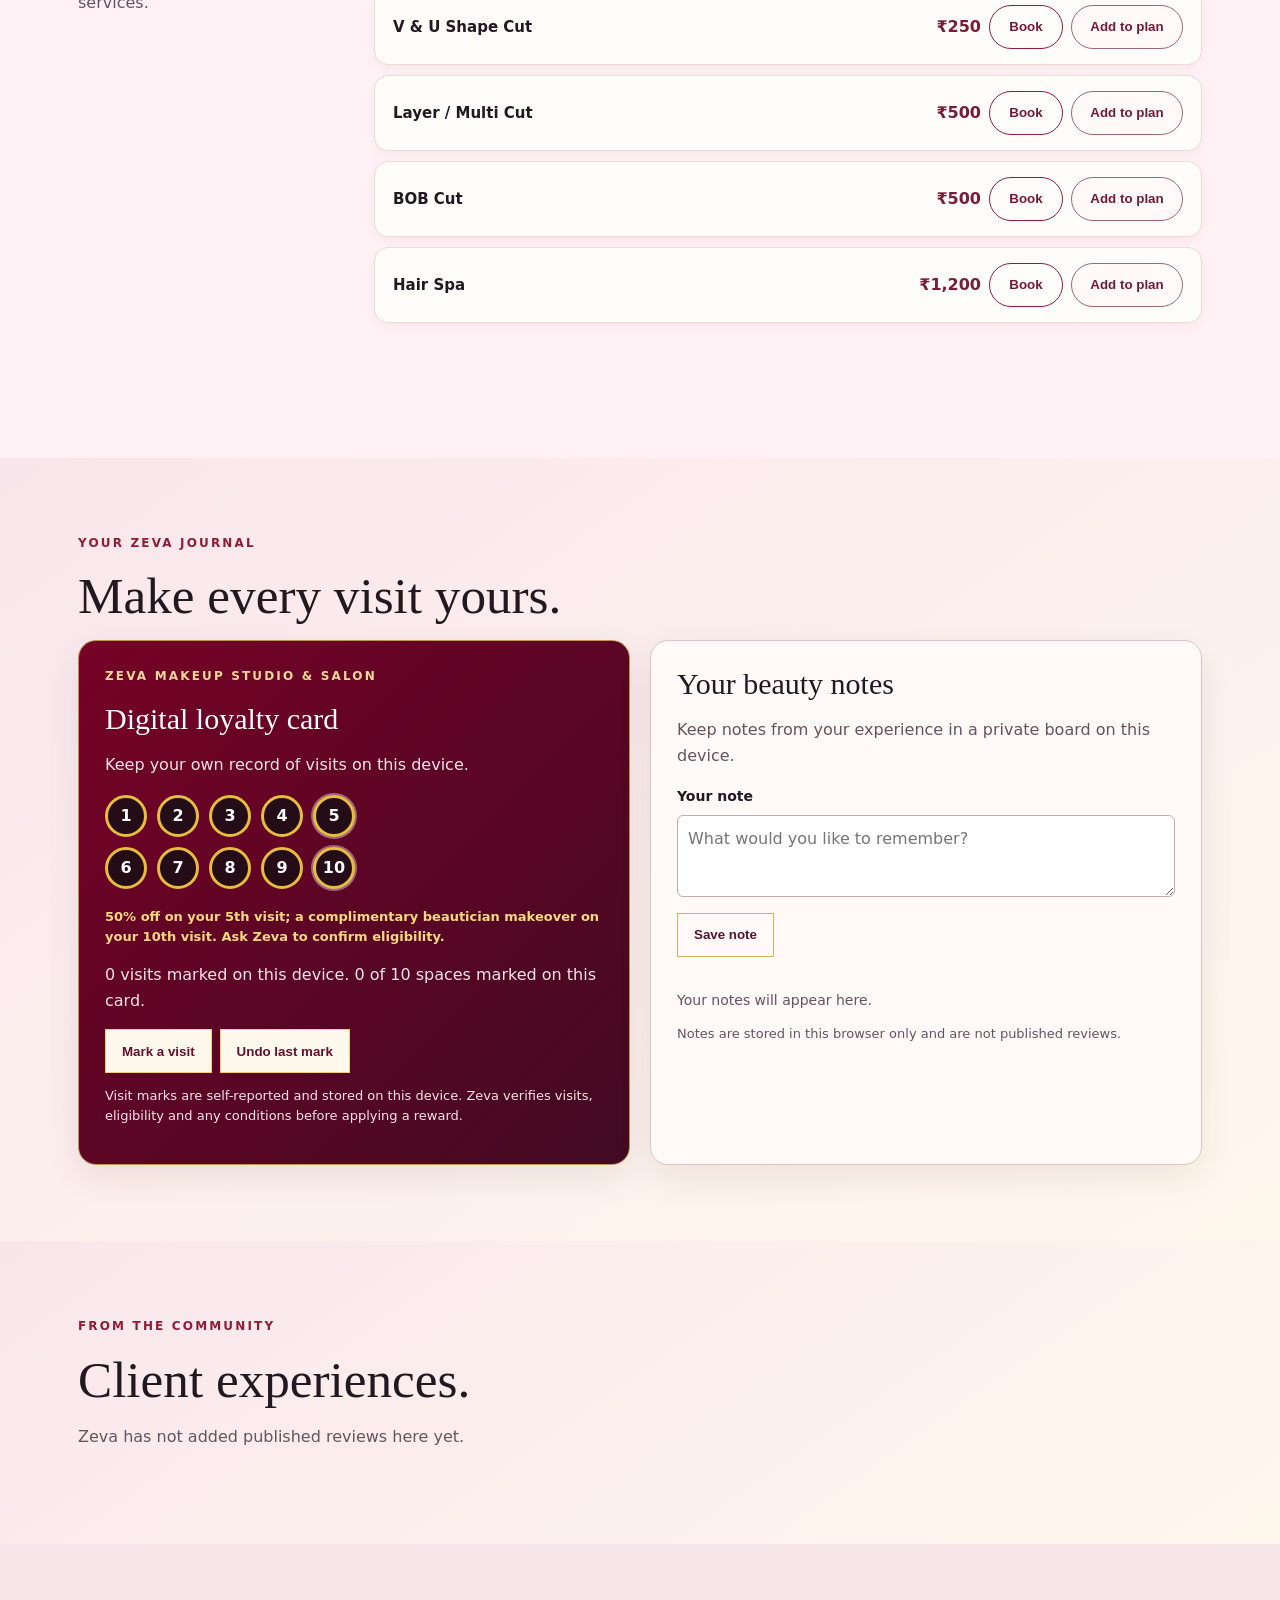
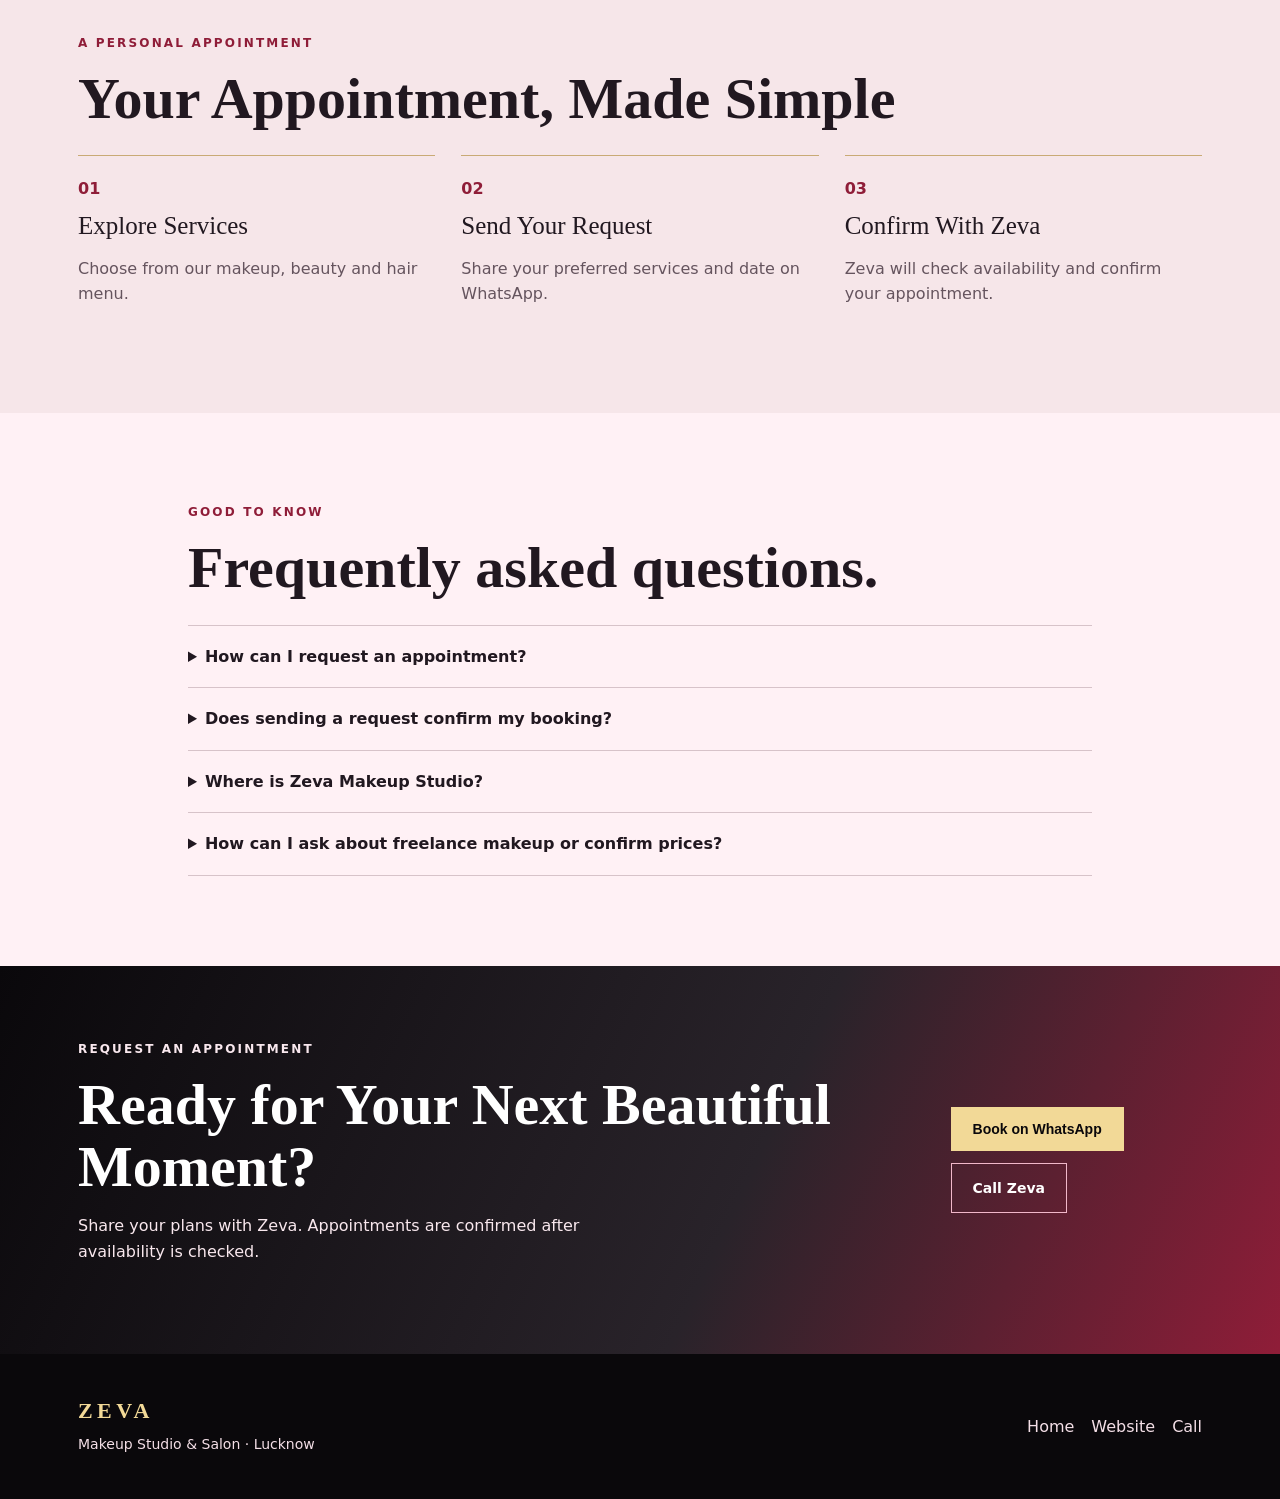
==== commit e86928d2: "Refine hero and align service menu" ====
--- a/services.html
+++ b/services.html
@@ -8,7 +8,7 @@
   <meta property="og:image" content="https://zeva-makeup-studio.github.io/assets/images/hero/hero-bride.jpg">
   <meta name="twitter:card" content="summary_large_image">
 <link rel="stylesheet" href="assets/css/services.css"><link rel="stylesheet" href="assets/css/category-cards.css">
-<link rel="stylesheet" href="assets/css/interactive.css?v=3">
+<link rel="stylesheet" href="assets/css/interactive.css?v=3"><link rel="stylesheet" href="assets/css/polish.css?v=3">
 </head><body><header class="site-header"><nav class="nav" aria-label="Main navigation"><a class="brand" href="/">ZEVA</a><div class="nav-links"><a href="/">Home</a><a href="#makeup">Makeup</a><a href="#skin">Skin</a><button class="nav-book" type="button" data-open-booking>Book now</button></div></nav></header><main><section class="services-hero"><div class="hero-inner"><div><p class="eyebrow">Zeva Makeup Studio &amp; Salon · Lucknow</p><h1>Your Moment.<br><em>Beautifully Yours.</em></h1><p>Explore our bridal makeup, beauty treatments, skin care and hair services, with clear pricing and personalised appointment requests.</p><div class="actions"><a class="button" href="#categories">Explore services</a><button class="button button-quiet" type="button" data-open-booking>Book on WhatsApp</button></div></div><figure><img src="assets/images/hero/hero-bride.jpg" alt="Bridal makeup inspiration" width="1600" height="724" fetchpriority="high"><figcaption>BRIDAL · BEAUTY · CONFIDENCE</figcaption></figure></div></section>
 <nav class="category-nav" aria-label="Service categories"><div><a href="#categories">All services</a><a href="#makeup">Makeup</a><a href="#skin">Skin &amp; facial</a><a href="#waxing">Waxing</a><a href="#threading">Threading</a><a href="#hair">Hair</a></div></nav>
 <section class="section category-section" id="categories"><p class="eyebrow ink">The Zeva service menu</p><h2>Beauty, in every detail.</h2><p class="section-intro">Explore the care that feels right for you, from everyday appointments to special occasions.</p><div class="category-grid"><a class="category-card" href="#makeup"><img src="assets/images/bridal/bridal-green.jpg" alt="" loading="lazy" width="1500" height="884" style="--focal:63% 45%"><div><span class="category-number">01</span><h3>Makeup artistry</h3><p>Thoughtful looks for celebrations and special occasions.</p><strong>From ₹1,500</strong><span class="category-link">Explore services ↗</span></div></a><a class="category-card" href="#skin"><img src="assets/images/services/facial-care.jpg" alt="" loading="lazy" width="1500" height="889" style="--focal:45% 48%"><div><span class="category-number">02</span><h3>Skin & facial care</h3><p>Explore cleanups, facials and D-Tan services.</p><strong>From ₹200</strong><span class="category-link">Explore services ↗</span></div></a><a class="category-card" href="#waxing"><img src="assets/images/studio/studio-welcome.jpg" alt="" loading="lazy" width="1500" height="890" style="--focal:64% 40%"><div><span class="category-number">03</span><h3>Waxing</h3><p>A selection of waxing services for face and body.</p><strong>From ₹100</strong><span class="category-link">Explore services ↗</span></div></a><a class="category-card" href="#threading"><img src="assets/images/bridal/bridal-detail.jpg" alt="" loading="lazy" width="1500" height="886" style="--focal:75% 45%"><div><span class="category-number">04</span><h3>Threading & face care</h3><p>Threading and face services for everyday care.</p><strong>From ₹30</strong><span class="category-link">Explore services ↗</span></div></a><a class="category-card" href="#hair"><img src="assets/images/services/hair-care.jpg" alt="" loading="lazy" width="1500" height="889" style="--focal:52% 48%"><div><span class="category-number">05</span><h3>Hair services</h3><p>Haircuts, wash and hair spa services.</p><strong>From ₹150</strong><span class="category-link">Explore services ↗</span></div></a></div></section>
--- a/assets/css/polish.css
+++ b/assets/css/polish.css
@@ -0,0 +1,27 @@
+/* Homepage hero: one photographic canvas with a legible glass content panel. */
+.hero{position:relative;isolation:isolate;display:flex;align-items:center;min-height:620px;padding:72px max(28px,calc((100vw - 1124px)/2));overflow:hidden}
+.hero-art{position:absolute;inset:0;z-index:-1;margin:0;min-height:0;display:block;background:#170d13}
+.hero-art img{position:absolute;inset:0;width:100%;height:100%;object-fit:cover;object-position:center;filter:blur(1.4px);transform:scale(1.01);opacity:1}
+.hero-art:after{content:"";position:absolute;inset:0;background:linear-gradient(90deg,rgba(12,7,12,.72),rgba(12,7,12,.23) 72%,rgba(12,7,12,.1))}
+.hero-art figcaption{position:absolute;right:30px;bottom:22px;margin:0;color:#fff;z-index:1;text-shadow:0 1px 8px #000}
+.hero-copy{position:relative;z-index:1;width:min(600px,100%);max-width:none;margin:0;padding:clamp(26px,4vw,48px);background:rgba(29,17,25,.67);border:1px solid rgba(242,217,151,.35);border-radius:20px;box-shadow:0 24px 70px #10081066;backdrop-filter:blur(14px);-webkit-backdrop-filter:blur(14px)}
+.hero h1{font-size:clamp(48px,6vw,76px)}
+.about-layout{gap:48px}.about-image,.studio-photo img{height:auto;aspect-ratio:auto;object-fit:initial;display:block;width:100%}
+.about-image{border-radius:14px}.studio-photo{border-radius:14px}
+/* Services: one aligned row per service, with price and actions together. */
+.menu-group{grid-template-columns:minmax(180px,260px) minmax(0,1fr);gap:36px;scroll-margin-top:165px}
+.service-rows{grid-template-columns:1fr;gap:10px}
+.service-row{display:grid;grid-template-columns:minmax(0,1fr) auto;align-items:center;gap:14px;padding:15px 18px}
+.service-row dt{font-size:15px;line-height:1.35}
+.service-row dd{display:grid;grid-template-columns:minmax(76px,auto) 74px 112px;gap:8px;align-items:center}
+.service-row strong{text-align:right}.service-row .service-book,.service-row .plan-add{width:100%;min-height:44px;text-align:center;white-space:nowrap}
+.service-row .plan-add{border-radius:99px;padding:8px 12px}.service-row .plan-add[aria-pressed=true]{background:#741b34;color:#fff;border-color:#741b34}
+.category-nav{background:#fffaf8;border-bottom:1px solid #e4d4ce}.category-section,.menu-section,.faq{scroll-margin-top:165px}
+/* Keep muted copy and controls readable in both themes. */
+[data-theme=dark] .callout p,[data-theme=dark] .steps p,[data-theme=dark] .faq details p,[data-theme=dark] .site-link{color:#e5ccd6}
+[data-theme=dark] .text-link,[data-theme=dark] .callout a,[data-theme=dark] .site-link a{color:#f4b9c9}
+[data-theme=dark] .note-card p,[data-theme=dark] .note-card strong{color:#33232b}
+[data-theme=dark] .modal-shell{color:#211820}
+@media(max-width:900px){.menu-group{grid-template-columns:1fr;gap:18px}.menu-heading{max-width:650px}}
+@media(max-width:760px){.hero{min-height:760px;padding:320px 20px 42px;align-items:flex-end}.hero-copy{padding:28px 24px}.hero h1{font-size:clamp(45px,11vw,65px)}.hero-art{inset:0;margin:0;min-height:0}.hero-art img{object-position:70% center}.hero-art:after{background:linear-gradient(90deg,rgba(12,7,12,.68),rgba(12,7,12,.3))}.hero-art figcaption{right:18px;bottom:14px;font-size:9px}.about-layout,.studio-section{gap:28px}.about-image{max-width:none}.category-nav{top:72px}}
+@media(max-width:560px){.service-row{grid-template-columns:1fr;gap:10px}.service-row dd{grid-template-columns:minmax(60px,1fr) 74px 110px}.service-row strong{text-align:left}.menu-group{scroll-margin-top:150px}}
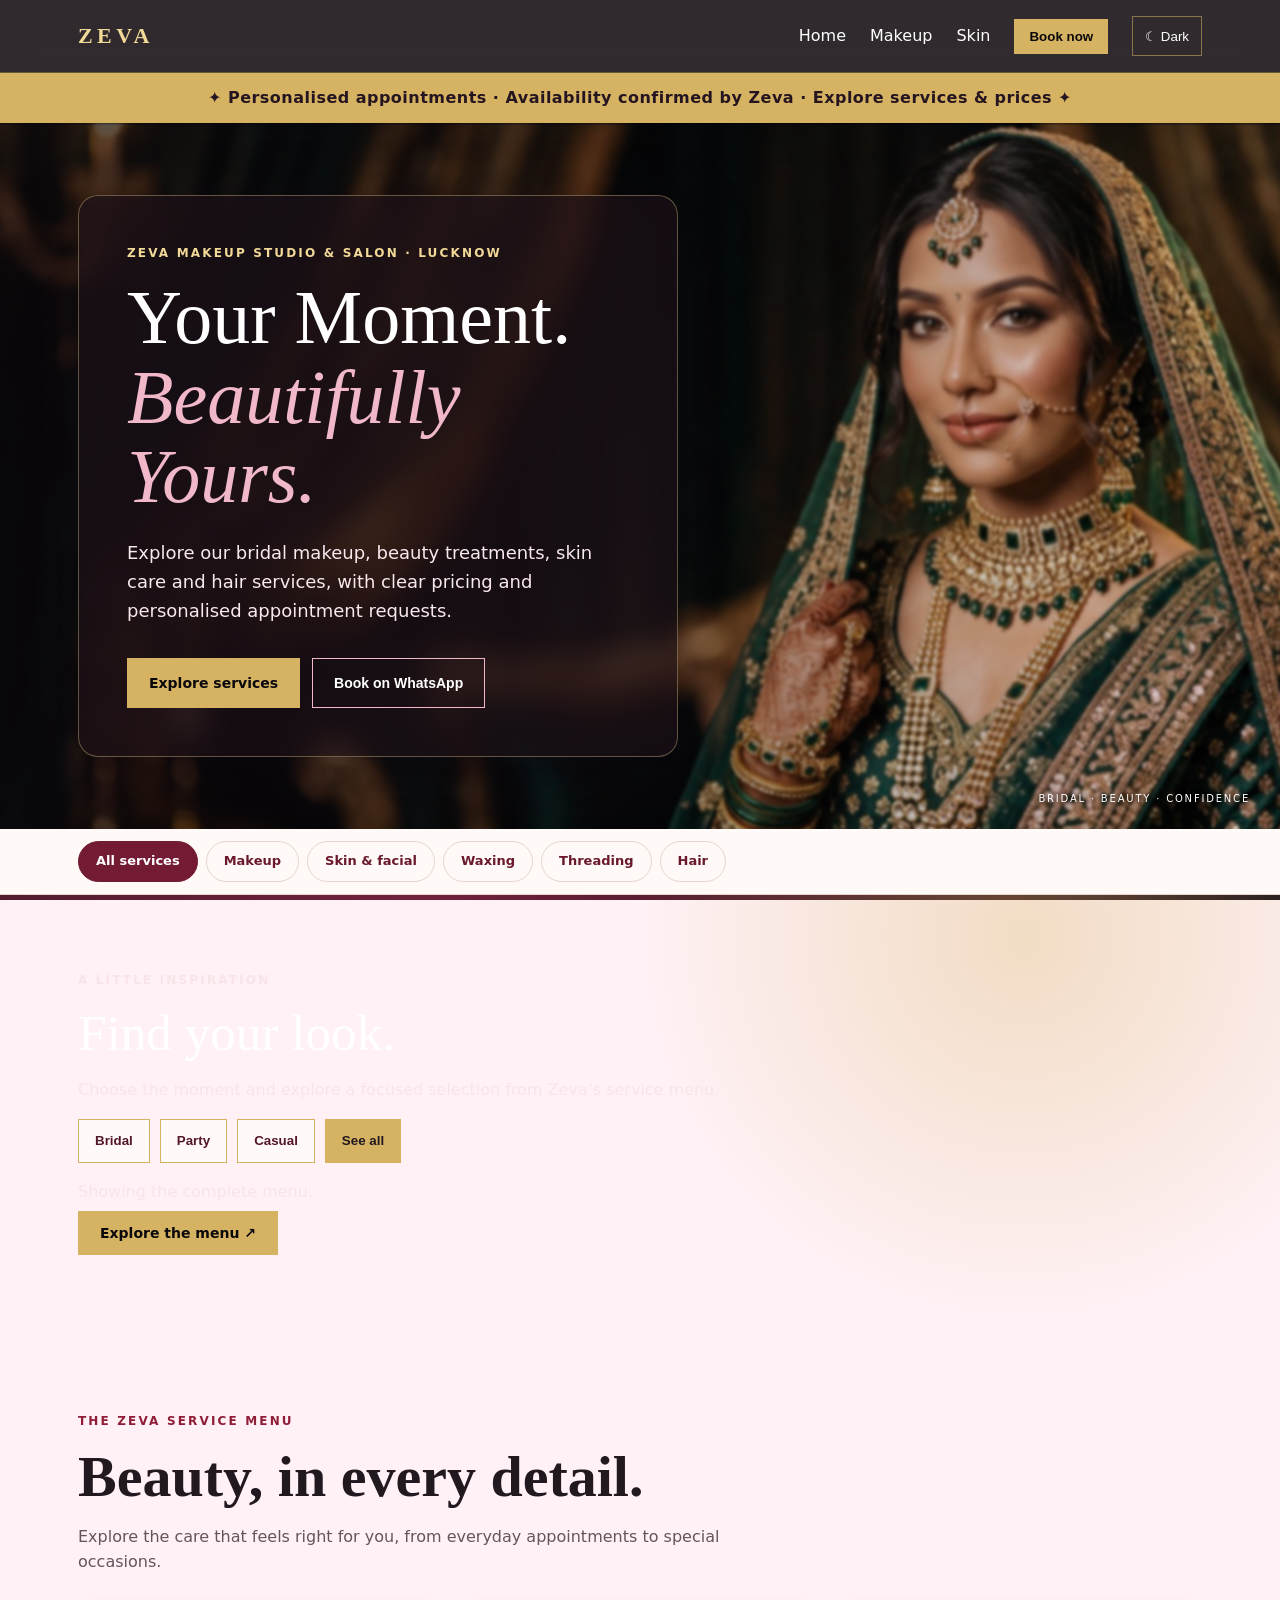
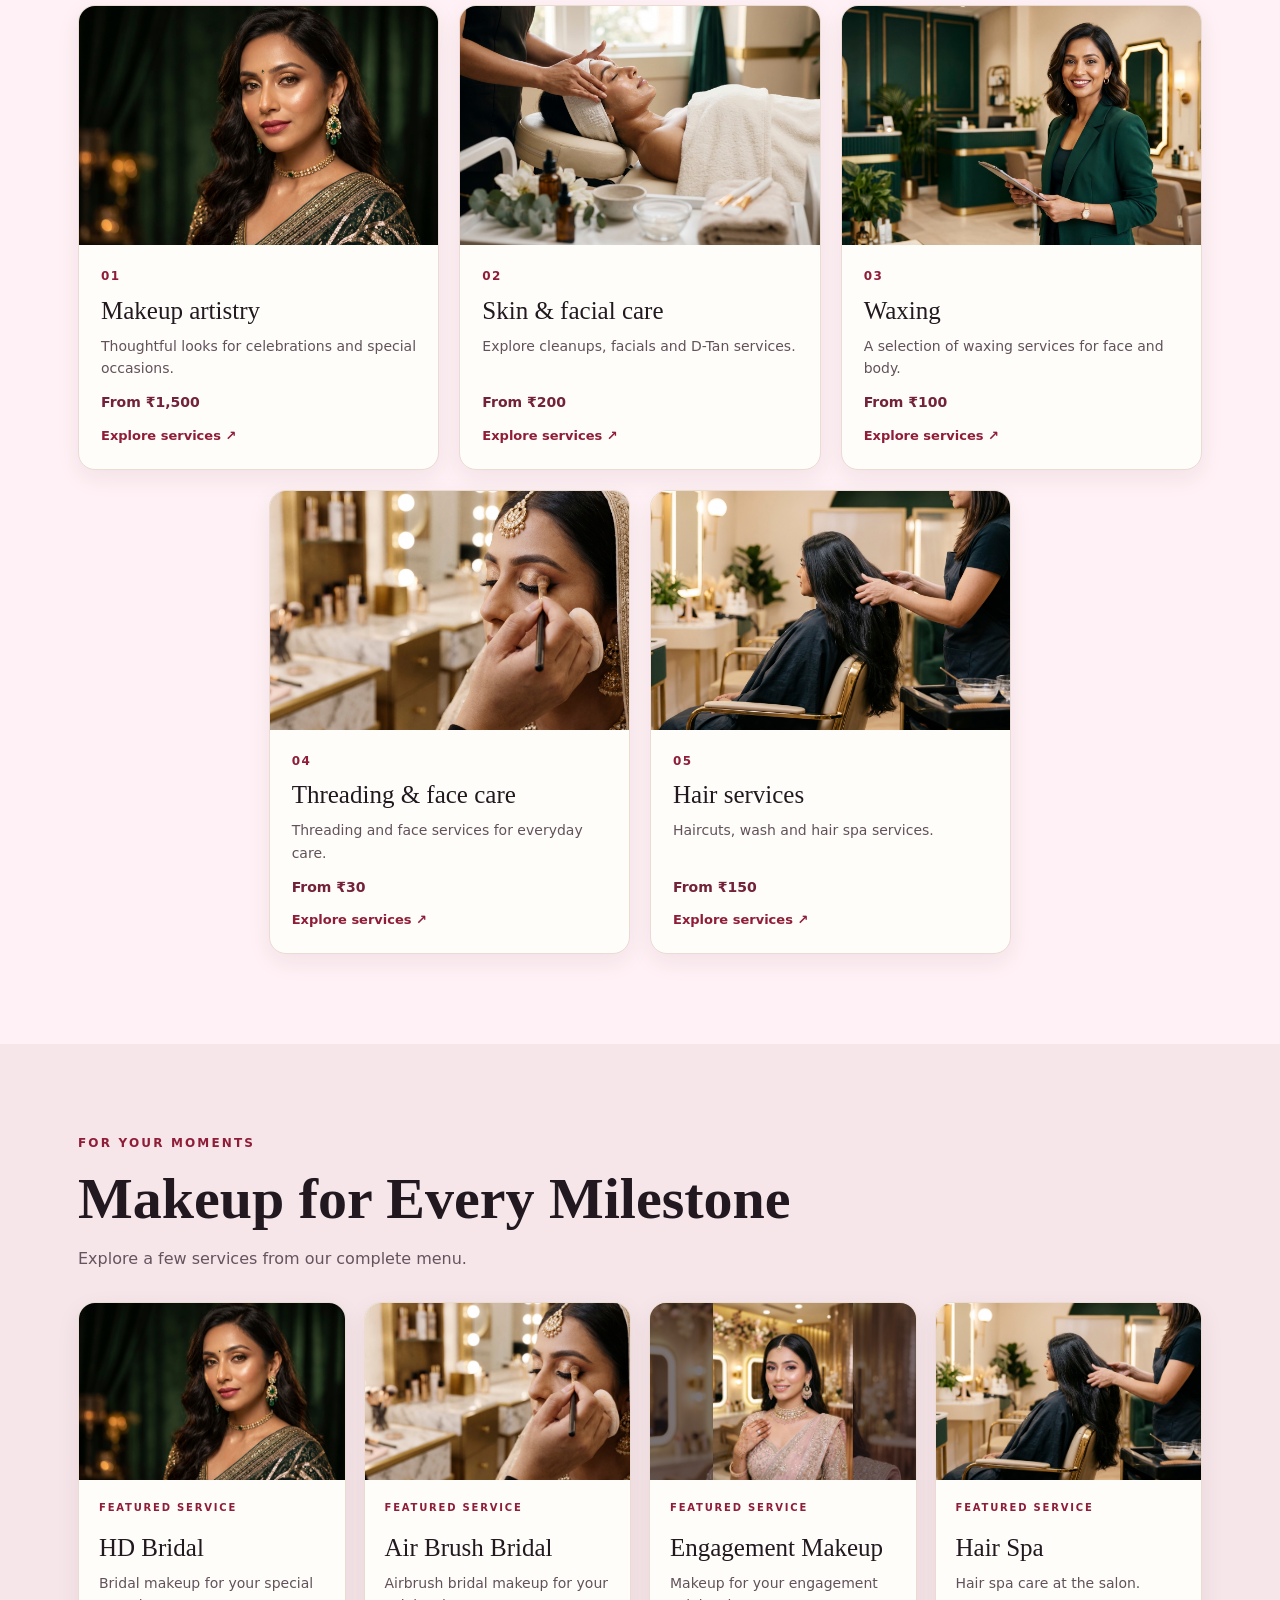
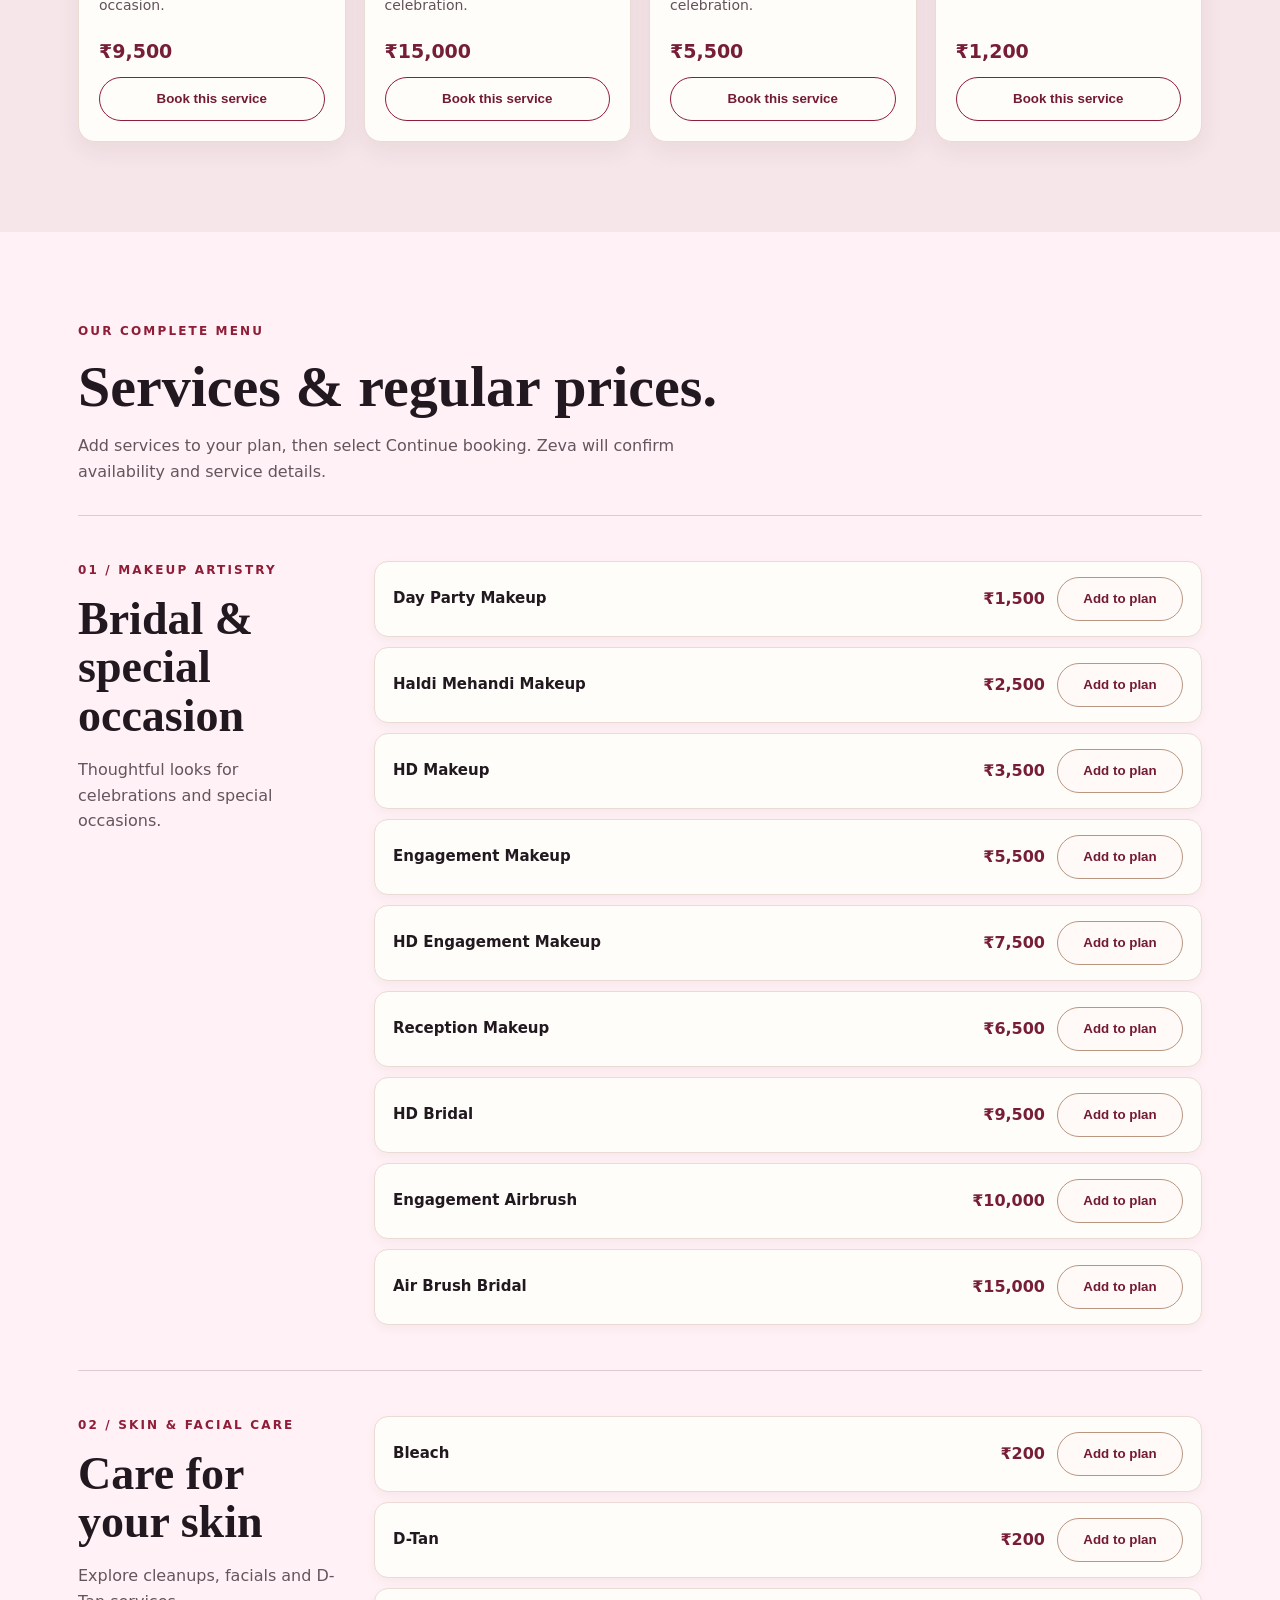
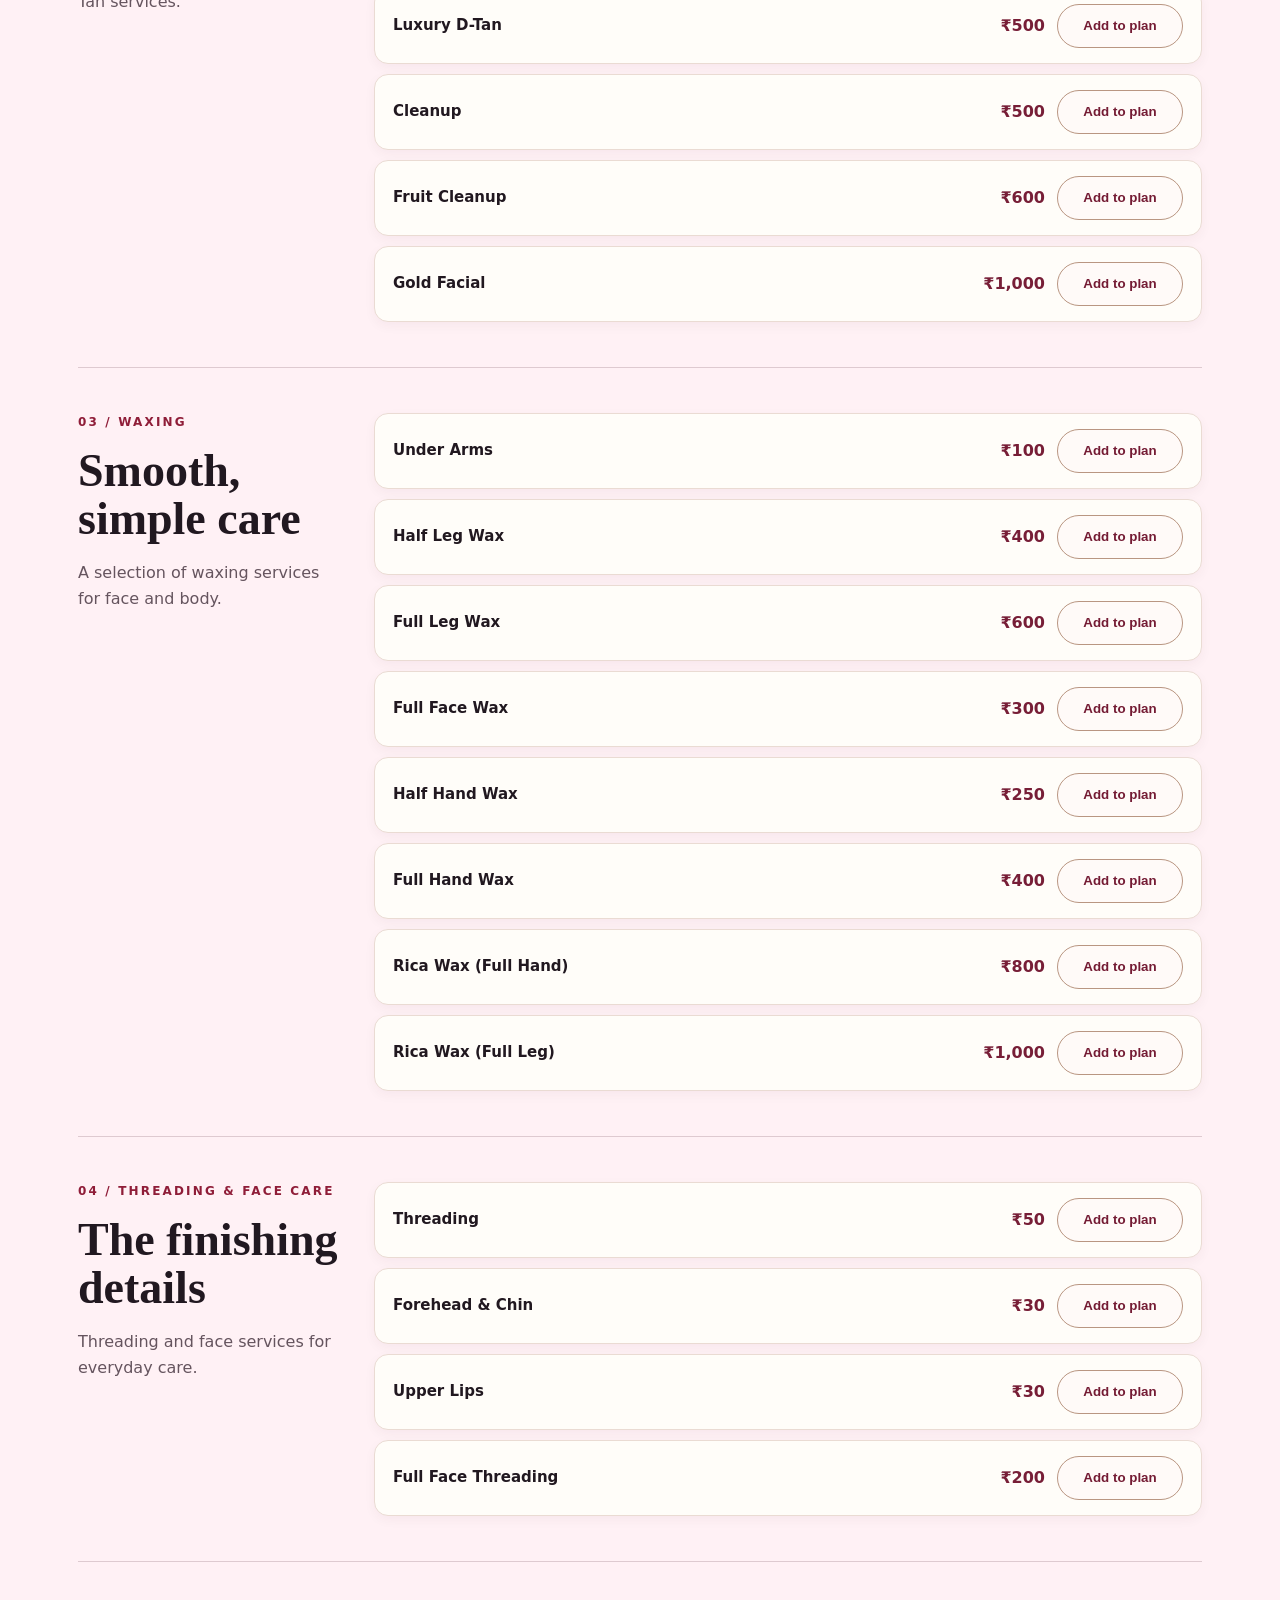
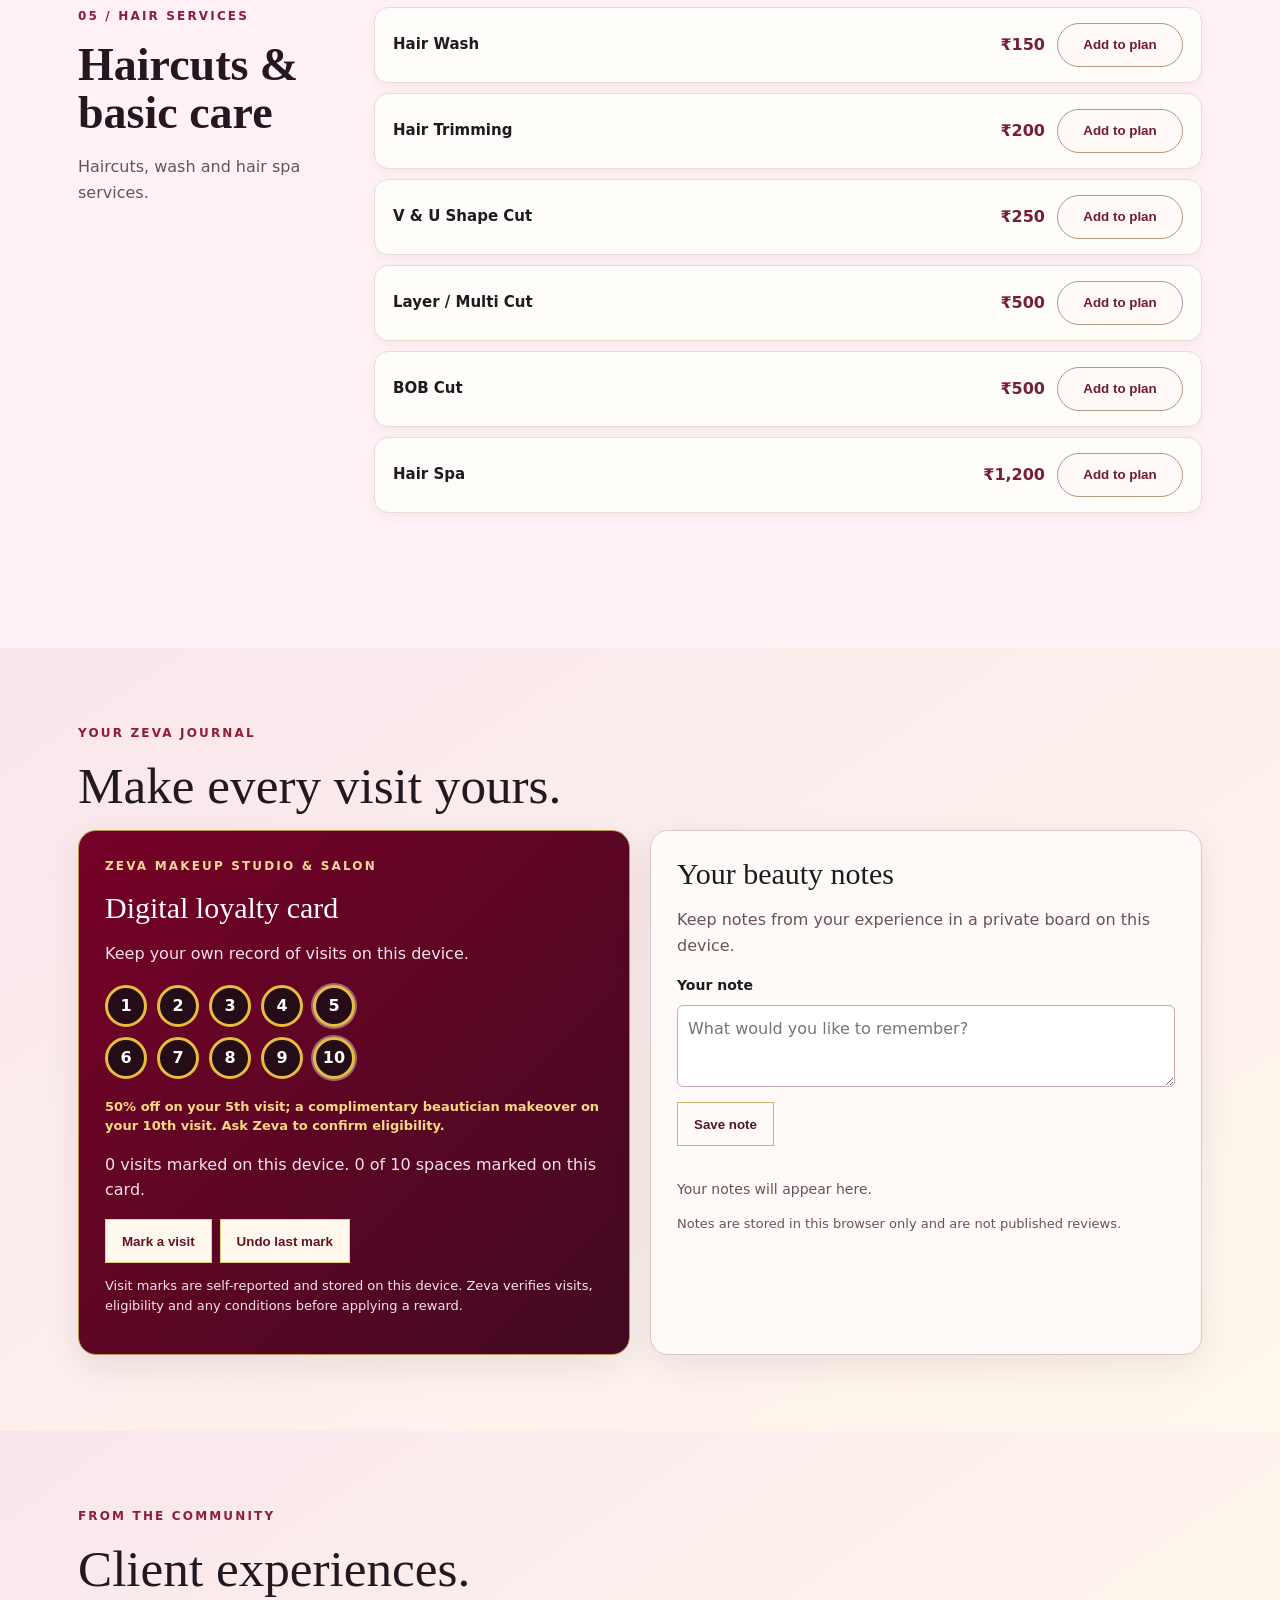
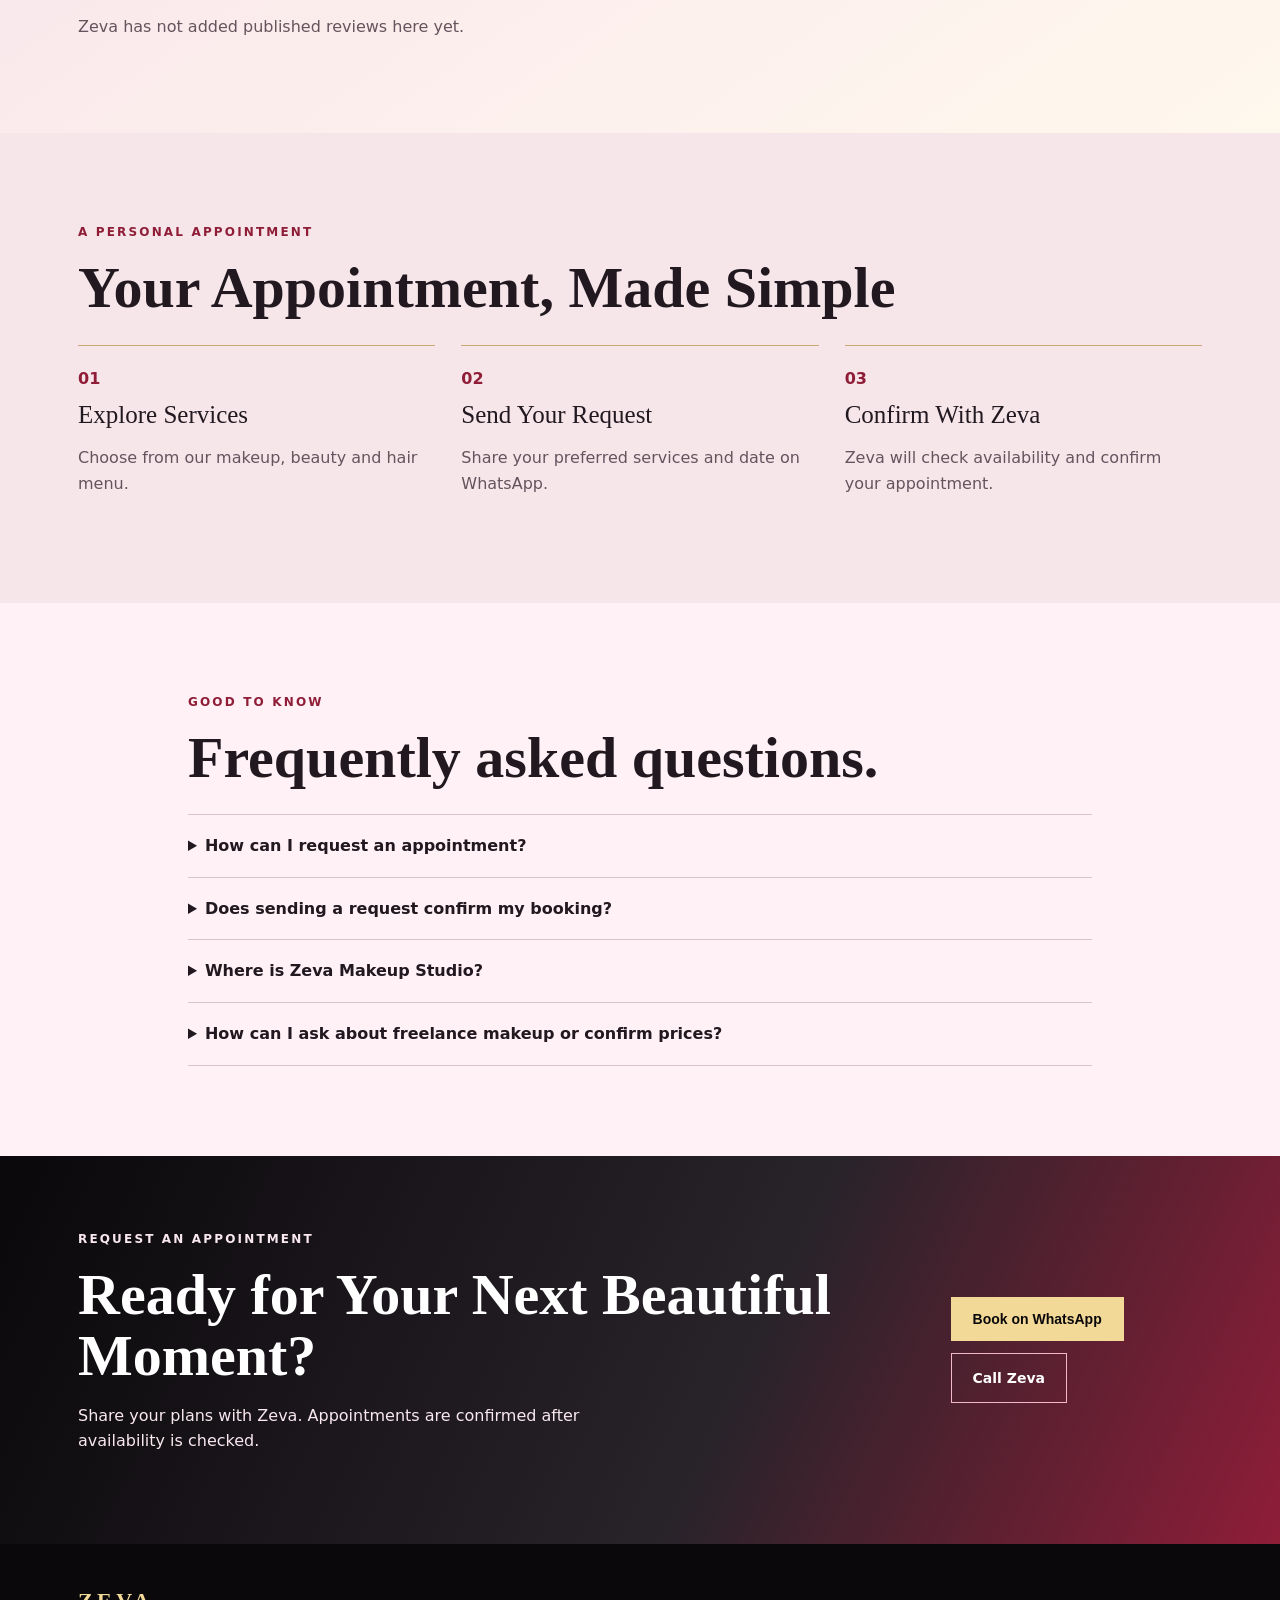
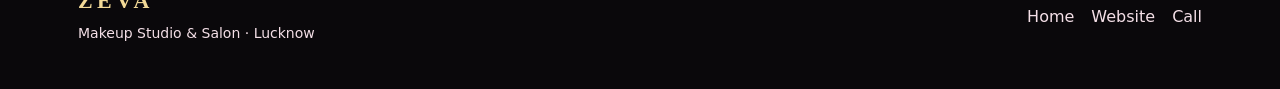
==== commit b7b595bd: "Refine services layout and add inline appointment form" ====
--- a/services.html
+++ b/services.html
@@ -8,12 +8,12 @@
   <meta property="og:image" content="https://zeva-makeup-studio.github.io/assets/images/hero/hero-bride.jpg">
   <meta name="twitter:card" content="summary_large_image">
 <link rel="stylesheet" href="assets/css/services.css"><link rel="stylesheet" href="assets/css/category-cards.css">
-<link rel="stylesheet" href="assets/css/interactive.css?v=3"><link rel="stylesheet" href="assets/css/polish.css?v=3">
+<link rel="stylesheet" href="assets/css/interactive.css?v=3"><link rel="stylesheet" href="assets/css/polish.css?v=4">
 </head><body><header class="site-header"><nav class="nav" aria-label="Main navigation"><a class="brand" href="/">ZEVA</a><div class="nav-links"><a href="/">Home</a><a href="#makeup">Makeup</a><a href="#skin">Skin</a><button class="nav-book" type="button" data-open-booking>Book now</button></div></nav></header><main><section class="services-hero"><div class="hero-inner"><div><p class="eyebrow">Zeva Makeup Studio &amp; Salon · Lucknow</p><h1>Your Moment.<br><em>Beautifully Yours.</em></h1><p>Explore our bridal makeup, beauty treatments, skin care and hair services, with clear pricing and personalised appointment requests.</p><div class="actions"><a class="button" href="#categories">Explore services</a><button class="button button-quiet" type="button" data-open-booking>Book on WhatsApp</button></div></div><figure><img src="assets/images/hero/hero-bride.jpg" alt="Bridal makeup inspiration" width="1600" height="724" fetchpriority="high"><figcaption>BRIDAL · BEAUTY · CONFIDENCE</figcaption></figure></div></section>
 <nav class="category-nav" aria-label="Service categories"><div><a href="#categories">All services</a><a href="#makeup">Makeup</a><a href="#skin">Skin &amp; facial</a><a href="#waxing">Waxing</a><a href="#threading">Threading</a><a href="#hair">Hair</a></div></nav>
 <section class="section category-section" id="categories"><p class="eyebrow ink">The Zeva service menu</p><h2>Beauty, in every detail.</h2><p class="section-intro">Explore the care that feels right for you, from everyday appointments to special occasions.</p><div class="category-grid"><a class="category-card" href="#makeup"><img src="assets/images/bridal/bridal-green.jpg" alt="" loading="lazy" width="1500" height="884" style="--focal:63% 45%"><div><span class="category-number">01</span><h3>Makeup artistry</h3><p>Thoughtful looks for celebrations and special occasions.</p><strong>From ₹1,500</strong><span class="category-link">Explore services ↗</span></div></a><a class="category-card" href="#skin"><img src="assets/images/services/facial-care.jpg" alt="" loading="lazy" width="1500" height="889" style="--focal:45% 48%"><div><span class="category-number">02</span><h3>Skin & facial care</h3><p>Explore cleanups, facials and D-Tan services.</p><strong>From ₹200</strong><span class="category-link">Explore services ↗</span></div></a><a class="category-card" href="#waxing"><img src="assets/images/studio/studio-welcome.jpg" alt="" loading="lazy" width="1500" height="890" style="--focal:64% 40%"><div><span class="category-number">03</span><h3>Waxing</h3><p>A selection of waxing services for face and body.</p><strong>From ₹100</strong><span class="category-link">Explore services ↗</span></div></a><a class="category-card" href="#threading"><img src="assets/images/bridal/bridal-detail.jpg" alt="" loading="lazy" width="1500" height="886" style="--focal:75% 45%"><div><span class="category-number">04</span><h3>Threading & face care</h3><p>Threading and face services for everyday care.</p><strong>From ₹30</strong><span class="category-link">Explore services ↗</span></div></a><a class="category-card" href="#hair"><img src="assets/images/services/hair-care.jpg" alt="" loading="lazy" width="1500" height="889" style="--focal:52% 48%"><div><span class="category-number">05</span><h3>Hair services</h3><p>Haircuts, wash and hair spa services.</p><strong>From ₹150</strong><span class="category-link">Explore services ↗</span></div></a></div></section>
 <section class="featured-section"><div class="section"><p class="eyebrow ink">For your moments</p><h2>Makeup for Every Milestone</h2><p class="section-intro">Explore a few services from our complete menu.</p><div class="featured-grid"><article class="featured-card"><div class="featured-media"><img src="assets/images/bridal/bridal-green.jpg" alt="" loading="lazy" width="1500" height="884"></div><div><p class="eyebrow ink">Featured service</p><h3>HD Bridal</h3><p>Bridal makeup for your special occasion.</p><div class="featured-bottom"><strong>₹9,500</strong><button type="button" class="service-book" data-open-booking data-service="HD Bridal" aria-label="Book HD Bridal">Book this service</button></div></div></article><article class="featured-card"><div class="featured-media"><img src="assets/images/bridal/bridal-detail.jpg" alt="" loading="lazy" width="1500" height="886"></div><div><p class="eyebrow ink">Featured service</p><h3>Air Brush Bridal</h3><p>Airbrush bridal makeup for your celebration.</p><div class="featured-bottom"><strong>₹15,000</strong><button type="button" class="service-book" data-open-booking data-service="Air Brush Bridal" aria-label="Book Air Brush Bridal">Book this service</button></div></div></article><article class="featured-card"><div class="featured-media portrait"><img src="assets/images/bridal/bridal-pink.jpg" alt="" loading="lazy" width="1200" height="1513"></div><div><p class="eyebrow ink">Featured service</p><h3>Engagement Makeup</h3><p>Makeup for your engagement celebration.</p><div class="featured-bottom"><strong>₹5,500</strong><button type="button" class="service-book" data-open-booking data-service="Engagement Makeup" aria-label="Book Engagement Makeup">Book this service</button></div></div></article><article class="featured-card"><div class="featured-media"><img src="assets/images/services/hair-care.jpg" alt="" loading="lazy" width="1500" height="889"></div><div><p class="eyebrow ink">Featured service</p><h3>Hair Spa</h3><p>Hair spa care at the salon.</p><div class="featured-bottom"><strong>₹1,200</strong><button type="button" class="service-book" data-open-booking data-service="Hair Spa" aria-label="Book Hair Spa">Book this service</button></div></div></article></div></div></section>
-<div class="section menu-section"><div class="menu-intro"><p class="eyebrow ink">Our complete menu</p><h2>Services &amp; regular prices.</h2><p>Choose a service to add it to your appointment request. Please contact Zeva to confirm availability and service details.</p></div><section class="menu-group" id="makeup"><div class="menu-heading"><p class="eyebrow ink">01 / Makeup artistry</p><h2>Bridal & special occasion</h2><p>Thoughtful looks for celebrations and special occasions.</p></div><dl class="service-rows"><div class="service-row"><dt>Day Party Makeup</dt><dd><strong>₹1,500</strong><button type="button" class="service-book" data-open-booking data-service="Day Party Makeup" aria-label="Book Day Party Makeup">Book</button></dd></div><div class="service-row"><dt>Haldi Mehandi Makeup</dt><dd><strong>₹2,500</strong><button type="button" class="service-book" data-open-booking data-service="Haldi Mehandi Makeup" aria-label="Book Haldi Mehandi Makeup">Book</button></dd></div><div class="service-row"><dt>HD Makeup</dt><dd><strong>₹3,500</strong><button type="button" class="service-book" data-open-booking data-service="HD Makeup" aria-label="Book HD Makeup">Book</button></dd></div><div class="service-row"><dt>Engagement Makeup</dt><dd><strong>₹5,500</strong><button type="button" class="service-book" data-open-booking data-service="Engagement Makeup" aria-label="Book Engagement Makeup">Book</button></dd></div><div class="service-row"><dt>HD Engagement Makeup</dt><dd><strong>₹7,500</strong><button type="button" class="service-book" data-open-booking data-service="HD Engagement Makeup" aria-label="Book HD Engagement Makeup">Book</button></dd></div><div class="service-row"><dt>Reception Makeup</dt><dd><strong>₹6,500</strong><button type="button" class="service-book" data-open-booking data-service="Reception Makeup" aria-label="Book Reception Makeup">Book</button></dd></div><div class="service-row"><dt>HD Bridal</dt><dd><strong>₹9,500</strong><button type="button" class="service-book" data-open-booking data-service="HD Bridal" aria-label="Book HD Bridal">Book</button></dd></div><div class="service-row"><dt>Engagement Airbrush</dt><dd><strong>₹10,000</strong><button type="button" class="service-book" data-open-booking data-service="Engagement Airbrush" aria-label="Book Engagement Airbrush">Book</button></dd></div><div class="service-row"><dt>Air Brush Bridal</dt><dd><strong>₹15,000</strong><button type="button" class="service-book" data-open-booking data-service="Air Brush Bridal" aria-label="Book Air Brush Bridal">Book</button></dd></div></dl></section><section class="menu-group" id="skin"><div class="menu-heading"><p class="eyebrow ink">02 / Skin & facial care</p><h2>Care for your skin</h2><p>Explore cleanups, facials and D-Tan services.</p></div><dl class="service-rows"><div class="service-row"><dt>Bleach</dt><dd><strong>₹200</strong><button type="button" class="service-book" data-open-booking data-service="Bleach" aria-label="Book Bleach">Book</button></dd></div><div class="service-row"><dt>D-Tan</dt><dd><strong>₹200</strong><button type="button" class="service-book" data-open-booking data-service="D-Tan" aria-label="Book D-Tan">Book</button></dd></div><div class="service-row"><dt>Luxury D-Tan</dt><dd><strong>₹500</strong><button type="button" class="service-book" data-open-booking data-service="Luxury D-Tan" aria-label="Book Luxury D-Tan">Book</button></dd></div><div class="service-row"><dt>Cleanup</dt><dd><strong>₹500</strong><button type="button" class="service-book" data-open-booking data-service="Cleanup" aria-label="Book Cleanup">Book</button></dd></div><div class="service-row"><dt>Fruit Cleanup</dt><dd><strong>₹600</strong><button type="button" class="service-book" data-open-booking data-service="Fruit Cleanup" aria-label="Book Fruit Cleanup">Book</button></dd></div><div class="service-row"><dt>Gold Facial</dt><dd><strong>₹1,000</strong><button type="button" class="service-book" data-open-booking data-service="Gold Facial" aria-label="Book Gold Facial">Book</button></dd></div></dl></section><section class="menu-group" id="waxing"><div class="menu-heading"><p class="eyebrow ink">03 / Waxing</p><h2>Smooth, simple care</h2><p>A selection of waxing services for face and body.</p></div><dl class="service-rows"><div class="service-row"><dt>Under Arms</dt><dd><strong>₹100</strong><button type="button" class="service-book" data-open-booking data-service="Under Arms" aria-label="Book Under Arms">Book</button></dd></div><div class="service-row"><dt>Half Leg Wax</dt><dd><strong>₹400</strong><button type="button" class="service-book" data-open-booking data-service="Half Leg Wax" aria-label="Book Half Leg Wax">Book</button></dd></div><div class="service-row"><dt>Full Leg Wax</dt><dd><strong>₹600</strong><button type="button" class="service-book" data-open-booking data-service="Full Leg Wax" aria-label="Book Full Leg Wax">Book</button></dd></div><div class="service-row"><dt>Full Face Wax</dt><dd><strong>₹300</strong><button type="button" class="service-book" data-open-booking data-service="Full Face Wax" aria-label="Book Full Face Wax">Book</button></dd></div><div class="service-row"><dt>Half Hand Wax</dt><dd><strong>₹250</strong><button type="button" class="service-book" data-open-booking data-service="Half Hand Wax" aria-label="Book Half Hand Wax">Book</button></dd></div><div class="service-row"><dt>Full Hand Wax</dt><dd><strong>₹400</strong><button type="button" class="service-book" data-open-booking data-service="Full Hand Wax" aria-label="Book Full Hand Wax">Book</button></dd></div><div class="service-row"><dt>Rica Wax (Full Hand)</dt><dd><strong>₹800</strong><button type="button" class="service-book" data-open-booking data-service="Rica Wax (Full Hand)" aria-label="Book Rica Wax (Full Hand)">Book</button></dd></div><div class="service-row"><dt>Rica Wax (Full Leg)</dt><dd><strong>₹1,000</strong><button type="button" class="service-book" data-open-booking data-service="Rica Wax (Full Leg)" aria-label="Book Rica Wax (Full Leg)">Book</button></dd></div></dl></section><section class="menu-group" id="threading"><div class="menu-heading"><p class="eyebrow ink">04 / Threading & face care</p><h2>The finishing details</h2><p>Threading and face services for everyday care.</p></div><dl class="service-rows"><div class="service-row"><dt>Threading</dt><dd><strong>₹50</strong><button type="button" class="service-book" data-open-booking data-service="Threading" aria-label="Book Threading">Book</button></dd></div><div class="service-row"><dt>Forehead &amp; Chin</dt><dd><strong>₹30</strong><button type="button" class="service-book" data-open-booking data-service="Forehead &amp; Chin" aria-label="Book Forehead &amp; Chin">Book</button></dd></div><div class="service-row"><dt>Upper Lips</dt><dd><strong>₹30</strong><button type="button" class="service-book" data-open-booking data-service="Upper Lips" aria-label="Book Upper Lips">Book</button></dd></div><div class="service-row"><dt>Full Face Threading</dt><dd><strong>₹200</strong><button type="button" class="service-book" data-open-booking data-service="Full Face Threading" aria-label="Book Full Face Threading">Book</button></dd></div></dl></section><section class="menu-group" id="hair"><div class="menu-heading"><p class="eyebrow ink">05 / Hair services</p><h2>Haircuts & basic care</h2><p>Haircuts, wash and hair spa services.</p></div><dl class="service-rows"><div class="service-row"><dt>Hair Wash</dt><dd><strong>₹150</strong><button type="button" class="service-book" data-open-booking data-service="Hair Wash" aria-label="Book Hair Wash">Book</button></dd></div><div class="service-row"><dt>Hair Trimming</dt><dd><strong>₹200</strong><button type="button" class="service-book" data-open-booking data-service="Hair Trimming" aria-label="Book Hair Trimming">Book</button></dd></div><div class="service-row"><dt>V &amp; U Shape Cut</dt><dd><strong>₹250</strong><button type="button" class="service-book" data-open-booking data-service="V &amp; U Shape Cut" aria-label="Book V &amp; U Shape Cut">Book</button></dd></div><div class="service-row"><dt>Layer / Multi Cut</dt><dd><strong>₹500</strong><button type="button" class="service-book" data-open-booking data-service="Layer / Multi Cut" aria-label="Book Layer / Multi Cut">Book</button></dd></div><div class="service-row"><dt>BOB Cut</dt><dd><strong>₹500</strong><button type="button" class="service-book" data-open-booking data-service="BOB Cut" aria-label="Book BOB Cut">Book</button></dd></div><div class="service-row"><dt>Hair Spa</dt><dd><strong>₹1,200</strong><button type="button" class="service-book" data-open-booking data-service="Hair Spa" aria-label="Book Hair Spa">Book</button></dd></div></dl></section></div>
+<div class="section menu-section"><div class="menu-intro"><p class="eyebrow ink">Our complete menu</p><h2>Services &amp; regular prices.</h2><p>Add services to your plan, then select Continue booking. Zeva will confirm availability and service details.</p></div><section class="menu-group" id="makeup"><div class="menu-heading"><p class="eyebrow ink">01 / Makeup artistry</p><h2>Bridal & special occasion</h2><p>Thoughtful looks for celebrations and special occasions.</p></div><dl class="service-rows"><div class="service-row"><dt>Day Party Makeup</dt><dd><strong>₹1,500</strong><button type="button" class="service-book" data-open-booking data-service="Day Party Makeup" aria-label="Book Day Party Makeup">Book</button></dd></div><div class="service-row"><dt>Haldi Mehandi Makeup</dt><dd><strong>₹2,500</strong><button type="button" class="service-book" data-open-booking data-service="Haldi Mehandi Makeup" aria-label="Book Haldi Mehandi Makeup">Book</button></dd></div><div class="service-row"><dt>HD Makeup</dt><dd><strong>₹3,500</strong><button type="button" class="service-book" data-open-booking data-service="HD Makeup" aria-label="Book HD Makeup">Book</button></dd></div><div class="service-row"><dt>Engagement Makeup</dt><dd><strong>₹5,500</strong><button type="button" class="service-book" data-open-booking data-service="Engagement Makeup" aria-label="Book Engagement Makeup">Book</button></dd></div><div class="service-row"><dt>HD Engagement Makeup</dt><dd><strong>₹7,500</strong><button type="button" class="service-book" data-open-booking data-service="HD Engagement Makeup" aria-label="Book HD Engagement Makeup">Book</button></dd></div><div class="service-row"><dt>Reception Makeup</dt><dd><strong>₹6,500</strong><button type="button" class="service-book" data-open-booking data-service="Reception Makeup" aria-label="Book Reception Makeup">Book</button></dd></div><div class="service-row"><dt>HD Bridal</dt><dd><strong>₹9,500</strong><button type="button" class="service-book" data-open-booking data-service="HD Bridal" aria-label="Book HD Bridal">Book</button></dd></div><div class="service-row"><dt>Engagement Airbrush</dt><dd><strong>₹10,000</strong><button type="button" class="service-book" data-open-booking data-service="Engagement Airbrush" aria-label="Book Engagement Airbrush">Book</button></dd></div><div class="service-row"><dt>Air Brush Bridal</dt><dd><strong>₹15,000</strong><button type="button" class="service-book" data-open-booking data-service="Air Brush Bridal" aria-label="Book Air Brush Bridal">Book</button></dd></div></dl></section><section class="menu-group" id="skin"><div class="menu-heading"><p class="eyebrow ink">02 / Skin & facial care</p><h2>Care for your skin</h2><p>Explore cleanups, facials and D-Tan services.</p></div><dl class="service-rows"><div class="service-row"><dt>Bleach</dt><dd><strong>₹200</strong><button type="button" class="service-book" data-open-booking data-service="Bleach" aria-label="Book Bleach">Book</button></dd></div><div class="service-row"><dt>D-Tan</dt><dd><strong>₹200</strong><button type="button" class="service-book" data-open-booking data-service="D-Tan" aria-label="Book D-Tan">Book</button></dd></div><div class="service-row"><dt>Luxury D-Tan</dt><dd><strong>₹500</strong><button type="button" class="service-book" data-open-booking data-service="Luxury D-Tan" aria-label="Book Luxury D-Tan">Book</button></dd></div><div class="service-row"><dt>Cleanup</dt><dd><strong>₹500</strong><button type="button" class="service-book" data-open-booking data-service="Cleanup" aria-label="Book Cleanup">Book</button></dd></div><div class="service-row"><dt>Fruit Cleanup</dt><dd><strong>₹600</strong><button type="button" class="service-book" data-open-booking data-service="Fruit Cleanup" aria-label="Book Fruit Cleanup">Book</button></dd></div><div class="service-row"><dt>Gold Facial</dt><dd><strong>₹1,000</strong><button type="button" class="service-book" data-open-booking data-service="Gold Facial" aria-label="Book Gold Facial">Book</button></dd></div></dl></section><section class="menu-group" id="waxing"><div class="menu-heading"><p class="eyebrow ink">03 / Waxing</p><h2>Smooth, simple care</h2><p>A selection of waxing services for face and body.</p></div><dl class="service-rows"><div class="service-row"><dt>Under Arms</dt><dd><strong>₹100</strong><button type="button" class="service-book" data-open-booking data-service="Under Arms" aria-label="Book Under Arms">Book</button></dd></div><div class="service-row"><dt>Half Leg Wax</dt><dd><strong>₹400</strong><button type="button" class="service-book" data-open-booking data-service="Half Leg Wax" aria-label="Book Half Leg Wax">Book</button></dd></div><div class="service-row"><dt>Full Leg Wax</dt><dd><strong>₹600</strong><button type="button" class="service-book" data-open-booking data-service="Full Leg Wax" aria-label="Book Full Leg Wax">Book</button></dd></div><div class="service-row"><dt>Full Face Wax</dt><dd><strong>₹300</strong><button type="button" class="service-book" data-open-booking data-service="Full Face Wax" aria-label="Book Full Face Wax">Book</button></dd></div><div class="service-row"><dt>Half Hand Wax</dt><dd><strong>₹250</strong><button type="button" class="service-book" data-open-booking data-service="Half Hand Wax" aria-label="Book Half Hand Wax">Book</button></dd></div><div class="service-row"><dt>Full Hand Wax</dt><dd><strong>₹400</strong><button type="button" class="service-book" data-open-booking data-service="Full Hand Wax" aria-label="Book Full Hand Wax">Book</button></dd></div><div class="service-row"><dt>Rica Wax (Full Hand)</dt><dd><strong>₹800</strong><button type="button" class="service-book" data-open-booking data-service="Rica Wax (Full Hand)" aria-label="Book Rica Wax (Full Hand)">Book</button></dd></div><div class="service-row"><dt>Rica Wax (Full Leg)</dt><dd><strong>₹1,000</strong><button type="button" class="service-book" data-open-booking data-service="Rica Wax (Full Leg)" aria-label="Book Rica Wax (Full Leg)">Book</button></dd></div></dl></section><section class="menu-group" id="threading"><div class="menu-heading"><p class="eyebrow ink">04 / Threading & face care</p><h2>The finishing details</h2><p>Threading and face services for everyday care.</p></div><dl class="service-rows"><div class="service-row"><dt>Threading</dt><dd><strong>₹50</strong><button type="button" class="service-book" data-open-booking data-service="Threading" aria-label="Book Threading">Book</button></dd></div><div class="service-row"><dt>Forehead &amp; Chin</dt><dd><strong>₹30</strong><button type="button" class="service-book" data-open-booking data-service="Forehead &amp; Chin" aria-label="Book Forehead &amp; Chin">Book</button></dd></div><div class="service-row"><dt>Upper Lips</dt><dd><strong>₹30</strong><button type="button" class="service-book" data-open-booking data-service="Upper Lips" aria-label="Book Upper Lips">Book</button></dd></div><div class="service-row"><dt>Full Face Threading</dt><dd><strong>₹200</strong><button type="button" class="service-book" data-open-booking data-service="Full Face Threading" aria-label="Book Full Face Threading">Book</button></dd></div></dl></section><section class="menu-group" id="hair"><div class="menu-heading"><p class="eyebrow ink">05 / Hair services</p><h2>Haircuts & basic care</h2><p>Haircuts, wash and hair spa services.</p></div><dl class="service-rows"><div class="service-row"><dt>Hair Wash</dt><dd><strong>₹150</strong><button type="button" class="service-book" data-open-booking data-service="Hair Wash" aria-label="Book Hair Wash">Book</button></dd></div><div class="service-row"><dt>Hair Trimming</dt><dd><strong>₹200</strong><button type="button" class="service-book" data-open-booking data-service="Hair Trimming" aria-label="Book Hair Trimming">Book</button></dd></div><div class="service-row"><dt>V &amp; U Shape Cut</dt><dd><strong>₹250</strong><button type="button" class="service-book" data-open-booking data-service="V &amp; U Shape Cut" aria-label="Book V &amp; U Shape Cut">Book</button></dd></div><div class="service-row"><dt>Layer / Multi Cut</dt><dd><strong>₹500</strong><button type="button" class="service-book" data-open-booking data-service="Layer / Multi Cut" aria-label="Book Layer / Multi Cut">Book</button></dd></div><div class="service-row"><dt>BOB Cut</dt><dd><strong>₹500</strong><button type="button" class="service-book" data-open-booking data-service="BOB Cut" aria-label="Book BOB Cut">Book</button></dd></div><div class="service-row"><dt>Hair Spa</dt><dd><strong>₹1,200</strong><button type="button" class="service-book" data-open-booking data-service="Hair Spa" aria-label="Book Hair Spa">Book</button></dd></div></dl></section></div>
 <section class="process-section"><div class="section"><p class="eyebrow ink">A personal appointment</p><h2>Your Appointment, Made Simple</h2><div class="steps"><article><b>01</b><h3>Explore Services</h3><p>Choose from our makeup, beauty and hair menu.</p></article><article><b>02</b><h3>Send Your Request</h3><p>Share your preferred services and date on WhatsApp.</p></article><article><b>03</b><h3>Confirm With Zeva</h3><p>Zeva will check availability and confirm your appointment.</p></article></div></div></section>
 <section class="section faq"><p class="eyebrow ink">Good to know</p><h2>Frequently asked questions.</h2><details><summary>How can I request an appointment?</summary><p>Choose your services and complete the booking form to prepare a WhatsApp request. You can also use the Google Form linked in the booking window.</p></details><details><summary>Does sending a request confirm my booking?</summary><p>No. Zeva confirms appointments after checking availability.</p></details><details><summary>Where is Zeva Makeup Studio?</summary><p>Zeva is in Amrapali Yojana, Dubagga, Lucknow.</p></details><details><summary>How can I ask about freelance makeup or confirm prices?</summary><p>Contact Zeva on WhatsApp or call +91 83539 09431 to discuss your requirements and confirm service details.</p></details></section>
-<section class="section booking-banner"><div><p class="eyebrow">Request an appointment</p><h2>Ready for Your Next Beautiful Moment?</h2><p>Share your plans with Zeva. Appointments are confirmed after availability is checked.</p></div><div class="banner-actions"><button class="button light" type="button" data-open-booking>Book on WhatsApp</button><a class="button button-quiet" href="tel:+918353909431">Call Zeva</a></div></section></main><footer><div><a class="brand" href="/">ZEVA</a><p>Makeup Studio & Salon · Lucknow</p></div><div><a href="/">Home</a><a href="https://zeva-makeup-studio.github.io/">Website</a><a href="tel:+918353909431">Call</a></div></footer><dialog class="booking-modal" id="booking-modal" aria-labelledby="booking-title"><form method="dialog" class="modal-shell"><button class="close" type="button" value="cancel" aria-label="Close quick booking form">×</button><p class="eyebrow ink">Quick appointment request</p><h2 id="booking-title">Book on WhatsApp</h2><p class="small">This request does not confirm a booking.</p><div class="quick-form"><label>Your name *<input name="name" autocomplete="name" required maxlength="100"></label><label>Service *<input name="service" required maxlength="120"></label><label>Preferred date *<input name="date" type="date" required></label><label>Preferred time <input name="time" type="time"></label><label>Appointment type *<select name="type" required><option value="">Select one</option><option>At the salon</option><option>Freelance / another location</option></select></label><label>Extra details <textarea name="details" maxlength="350"></textarea></label><button class="button" type="submit">Continue to WhatsApp ↗</button><a class="form-link" href="https://docs.google.com/forms/d/e/1FAIpQLSdlE_HU9J3QaApyy7PPLVn61SA3UjmPYv734FfahQmQXUkTKg/viewform?usp=publish-editor" target="_blank" rel="noopener noreferrer">Prefer Google Forms? Request here ↗</a></div></form></dialog><div class="mobile-booking"><button type="button" data-open-booking>◌ &nbsp; Book appointment</button></div><script src="assets/js/qrcode.js"></script><script src="assets/js/site.js?v=2"></script><script src="assets/js/interactive.js?v=3"></script></body></html>
+<section class="section booking-banner"><div><p class="eyebrow">Request an appointment</p><h2>Ready for Your Next Beautiful Moment?</h2><p>Share your plans with Zeva. Appointments are confirmed after availability is checked.</p></div><div class="banner-actions"><button class="button light" type="button" data-open-booking>Book on WhatsApp</button><a class="button button-quiet" href="tel:+918353909431">Call Zeva</a></div></section></main><footer><div><a class="brand" href="/">ZEVA</a><p>Makeup Studio & Salon · Lucknow</p></div><div><a href="/">Home</a><a href="https://zeva-makeup-studio.github.io/">Website</a><a href="tel:+918353909431">Call</a></div></footer><dialog class="booking-modal" id="booking-modal" aria-labelledby="booking-title"><form method="dialog" class="modal-shell"><button class="close" type="button" value="cancel" aria-label="Close quick booking form">×</button><p class="eyebrow ink">Quick appointment request</p><h2 id="booking-title">Book on WhatsApp</h2><p class="small">This request does not confirm a booking.</p><div class="quick-form"><label>Your name *<input name="name" autocomplete="name" required maxlength="100"></label><label>Service *<input name="service" required maxlength="120"></label><label>Preferred date *<input name="date" type="date" required></label><label>Preferred time <input name="time" type="time"></label><label>Appointment type *<select name="type" required><option value="">Select one</option><option>At the salon</option><option>Freelance / another location</option></select></label><label>Extra details <textarea name="details" maxlength="350"></textarea></label><button class="button" type="submit">Continue to WhatsApp ↗</button><a class="form-link" href="https://docs.google.com/forms/d/e/1FAIpQLSdlE_HU9J3QaApyy7PPLVn61SA3UjmPYv734FfahQmQXUkTKg/viewform?usp=publish-editor" target="_blank" rel="noopener noreferrer">Prefer Google Forms? Request here ↗</a></div></form></dialog><div class="mobile-booking"><button type="button" data-open-booking>◌ &nbsp; Book appointment</button></div><script src="assets/js/qrcode.js"></script><script src="assets/js/site.js?v=2"></script><script src="assets/js/interactive.js?v=4"></script></body></html>
--- a/assets/css/polish.css
+++ b/assets/css/polish.css
@@ -25,3 +25,32 @@
 @media(max-width:900px){.menu-group{grid-template-columns:1fr;gap:18px}.menu-heading{max-width:650px}}
 @media(max-width:760px){.hero{min-height:760px;padding:320px 20px 42px;align-items:flex-end}.hero-copy{padding:28px 24px}.hero h1{font-size:clamp(45px,11vw,65px)}.hero-art{inset:0;margin:0;min-height:0}.hero-art img{object-position:70% center}.hero-art:after{background:linear-gradient(90deg,rgba(12,7,12,.68),rgba(12,7,12,.3))}.hero-art figcaption{right:18px;bottom:14px;font-size:9px}.about-layout,.studio-section{gap:28px}.about-image{max-width:none}.category-nav{top:72px}}
 @media(max-width:560px){.service-row{grid-template-columns:1fr;gap:10px}.service-row dd{grid-template-columns:minmax(60px,1fr) 74px 110px}.service-row strong{text-align:left}.menu-group{scroll-margin-top:150px}}
+
+/* Carry the homepage's photographic glass treatment through to services. */
+.services-hero{position:relative;isolation:isolate;overflow:hidden;background:#190e16}
+.services-hero .hero-inner{position:relative;display:flex;align-items:center;max-width:none;min-height:620px;margin:0;padding:72px max(28px,calc((100vw - 1124px)/2))}
+.services-hero .hero-inner>div{position:relative;z-index:2;width:min(600px,100%);padding:clamp(26px,4vw,48px);background:rgba(29,17,25,.67);border:1px solid rgba(242,217,151,.35);border-radius:20px;box-shadow:0 24px 70px #10081066;backdrop-filter:blur(14px);-webkit-backdrop-filter:blur(14px)}
+.services-hero .hero-inner h1{font-size:clamp(48px,6vw,76px)}
+.services-hero .hero-inner figure{position:absolute;inset:0;z-index:0;border:0;padding:0;overflow:hidden}
+.services-hero .hero-inner figure:after{content:"";position:absolute;inset:0;border:0;z-index:1;background:linear-gradient(90deg,rgba(12,7,12,.72),rgba(12,7,12,.23) 72%,rgba(12,7,12,.1))}
+.services-hero .hero-inner figure img{position:absolute;inset:0;width:100%;height:100%;object-fit:cover;object-position:center;filter:blur(1.4px);transform:scale(1.01)}
+.services-hero .hero-inner figcaption{right:30px;left:auto;bottom:22px}
+/* One selection control per price row; the receipt supplies the booking action. */
+.service-row dd{grid-template-columns:minmax(76px,auto) 126px;gap:12px}
+.service-row:has(.plan-add) .service-book{display:none}
+.service-row .plan-add{background:#fffaf8;border-color:#b99682;color:#741b34}
+.service-row .plan-add[aria-pressed=true]{background:#741b34;border-color:#741b34;color:#fff}
+[data-theme=dark] .service-row .plan-add:not([aria-pressed=true]){background:#49333e;color:#fff3f6;border-color:#cfb1a8}
+@media(max-width:760px){.services-hero .hero-inner{min-height:760px;padding:320px 20px 42px;align-items:flex-end}.services-hero .hero-inner>div{padding:28px 24px}.services-hero .hero-inner h1{font-size:clamp(45px,11vw,65px)}.services-hero .hero-inner figure img{object-position:70% center}.services-hero .hero-inner figure:after{background:linear-gradient(90deg,rgba(12,7,12,.68),rgba(12,7,12,.3))}.services-hero .hero-inner figcaption{right:18px;bottom:14px;font-size:9px}}
+@media(max-width:560px){.service-row dd{grid-template-columns:minmax(60px,1fr) 126px}.service-row .plan-add{justify-self:end}}
+
+/* The appointment form stays visible and shares the current selection. */
+.inline-booking{display:grid;grid-template-columns:minmax(0,.75fr) minmax(0,1.25fr);gap:clamp(28px,5vw,72px);align-items:start;background:#f7ecee}
+.inline-booking-intro h2{max-width:10ch}.inline-booking-intro p{max-width:42ch}
+.inline-booking-form{display:grid;grid-template-columns:repeat(2,minmax(0,1fr));gap:18px;background:#fffaf8;padding:clamp(22px,3vw,36px);border:1px solid #ead9d5;border-radius:18px;box-shadow:0 18px 45px #47152710;color:#211820}
+.inline-booking-form label{display:grid;gap:7px;font-size:14px;font-weight:700}.inline-booking-form input:not([type=checkbox]),.inline-booking-form select,.inline-booking-form textarea{width:100%;padding:12px;border:1px solid #cfbbc0;border-radius:8px;background:#fff;color:#211820;font:inherit}.inline-booking-form textarea{min-height:84px;resize:vertical}.inline-picker,.inline-details,.inline-booking-form .qr-panel{grid-column:1/-1}.inline-booking-form .form-link{align-self:center}.inline-booking-form .qr-panel{margin:0}
+[data-theme=dark] .inline-booking{background:#2f2029}[data-theme=dark] .inline-booking-intro{color:#fff3f6}
+@media(max-width:760px){.inline-booking{grid-template-columns:1fr}.inline-booking-form{grid-template-columns:1fr}.inline-picker,.inline-details,.inline-booking-form .qr-panel{grid-column:auto}}
+
+.receipt.receipt-away{display:none}
+@media(max-width:760px){body:has(.receipt:not([hidden]):not(.receipt-away)) .mobile-booking{display:none}body:has(.receipt:not([hidden]):not(.receipt-away)) .receipt{bottom:12px}}
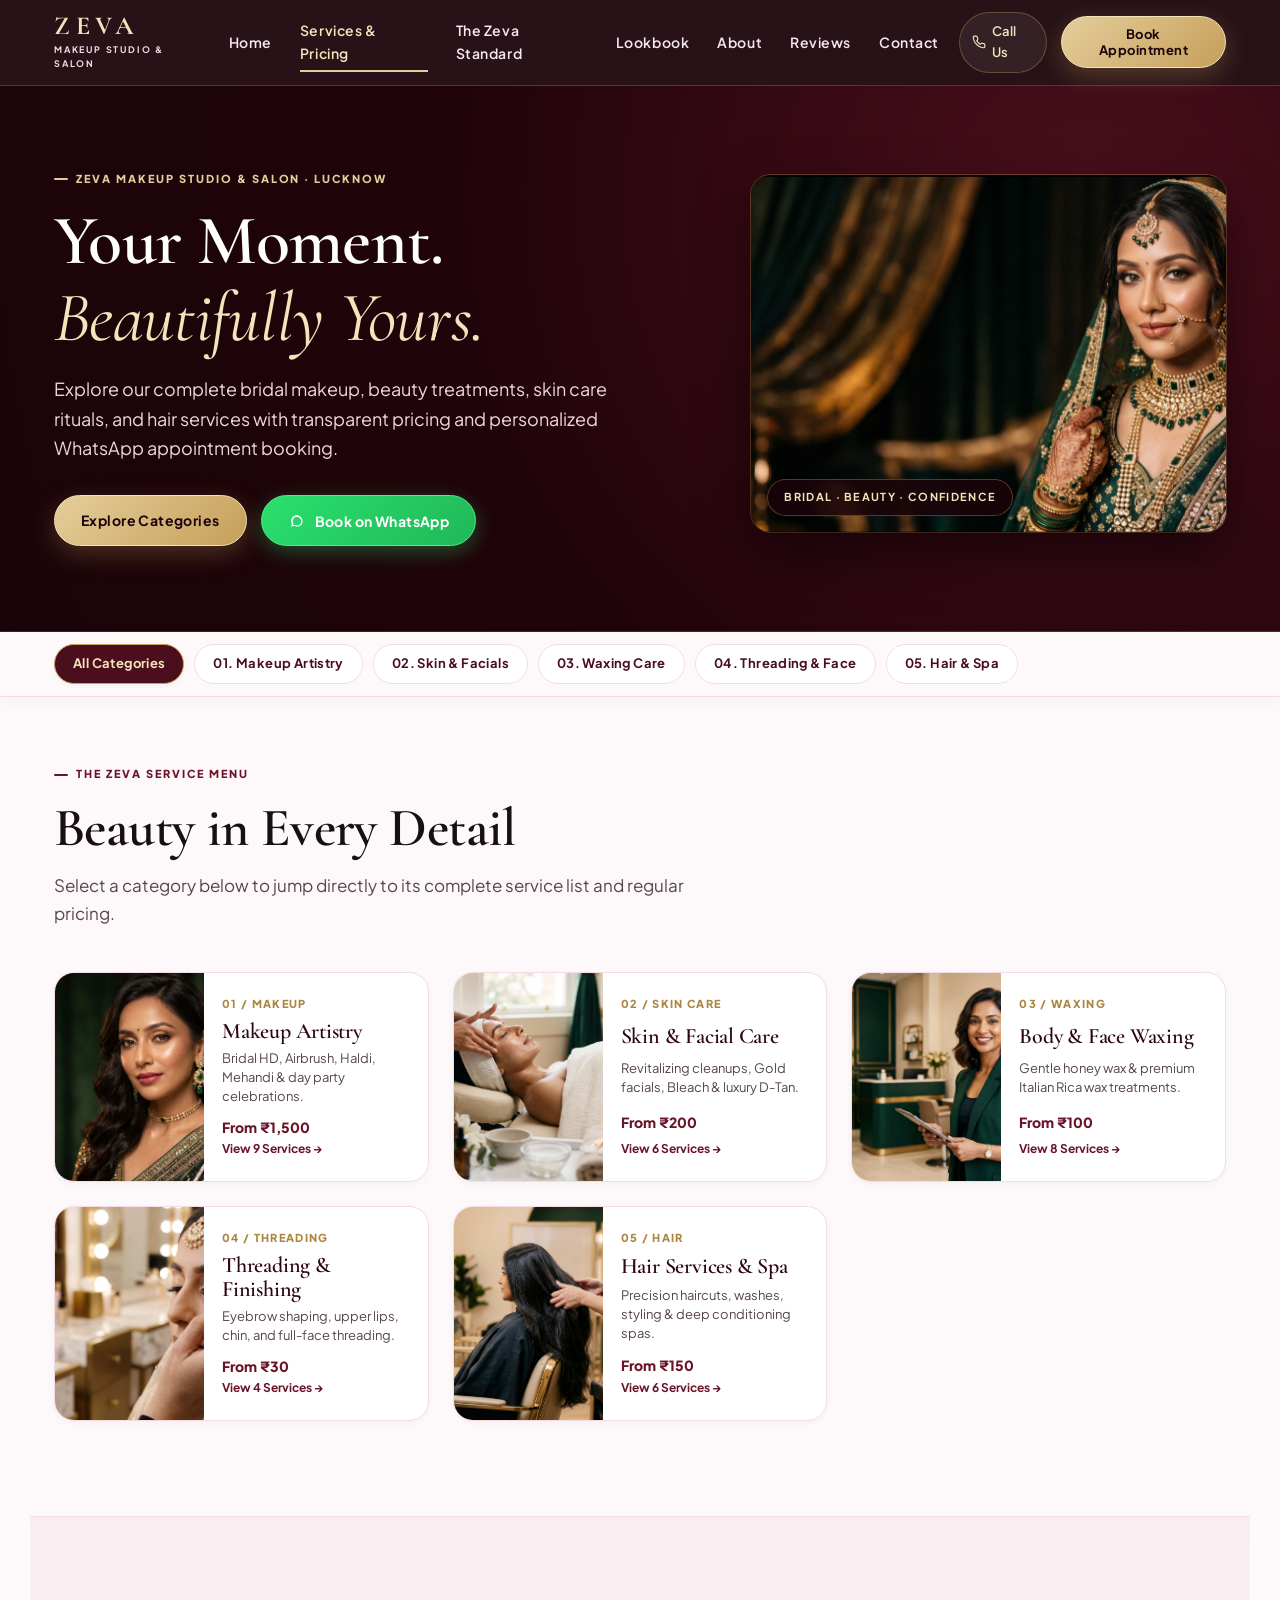
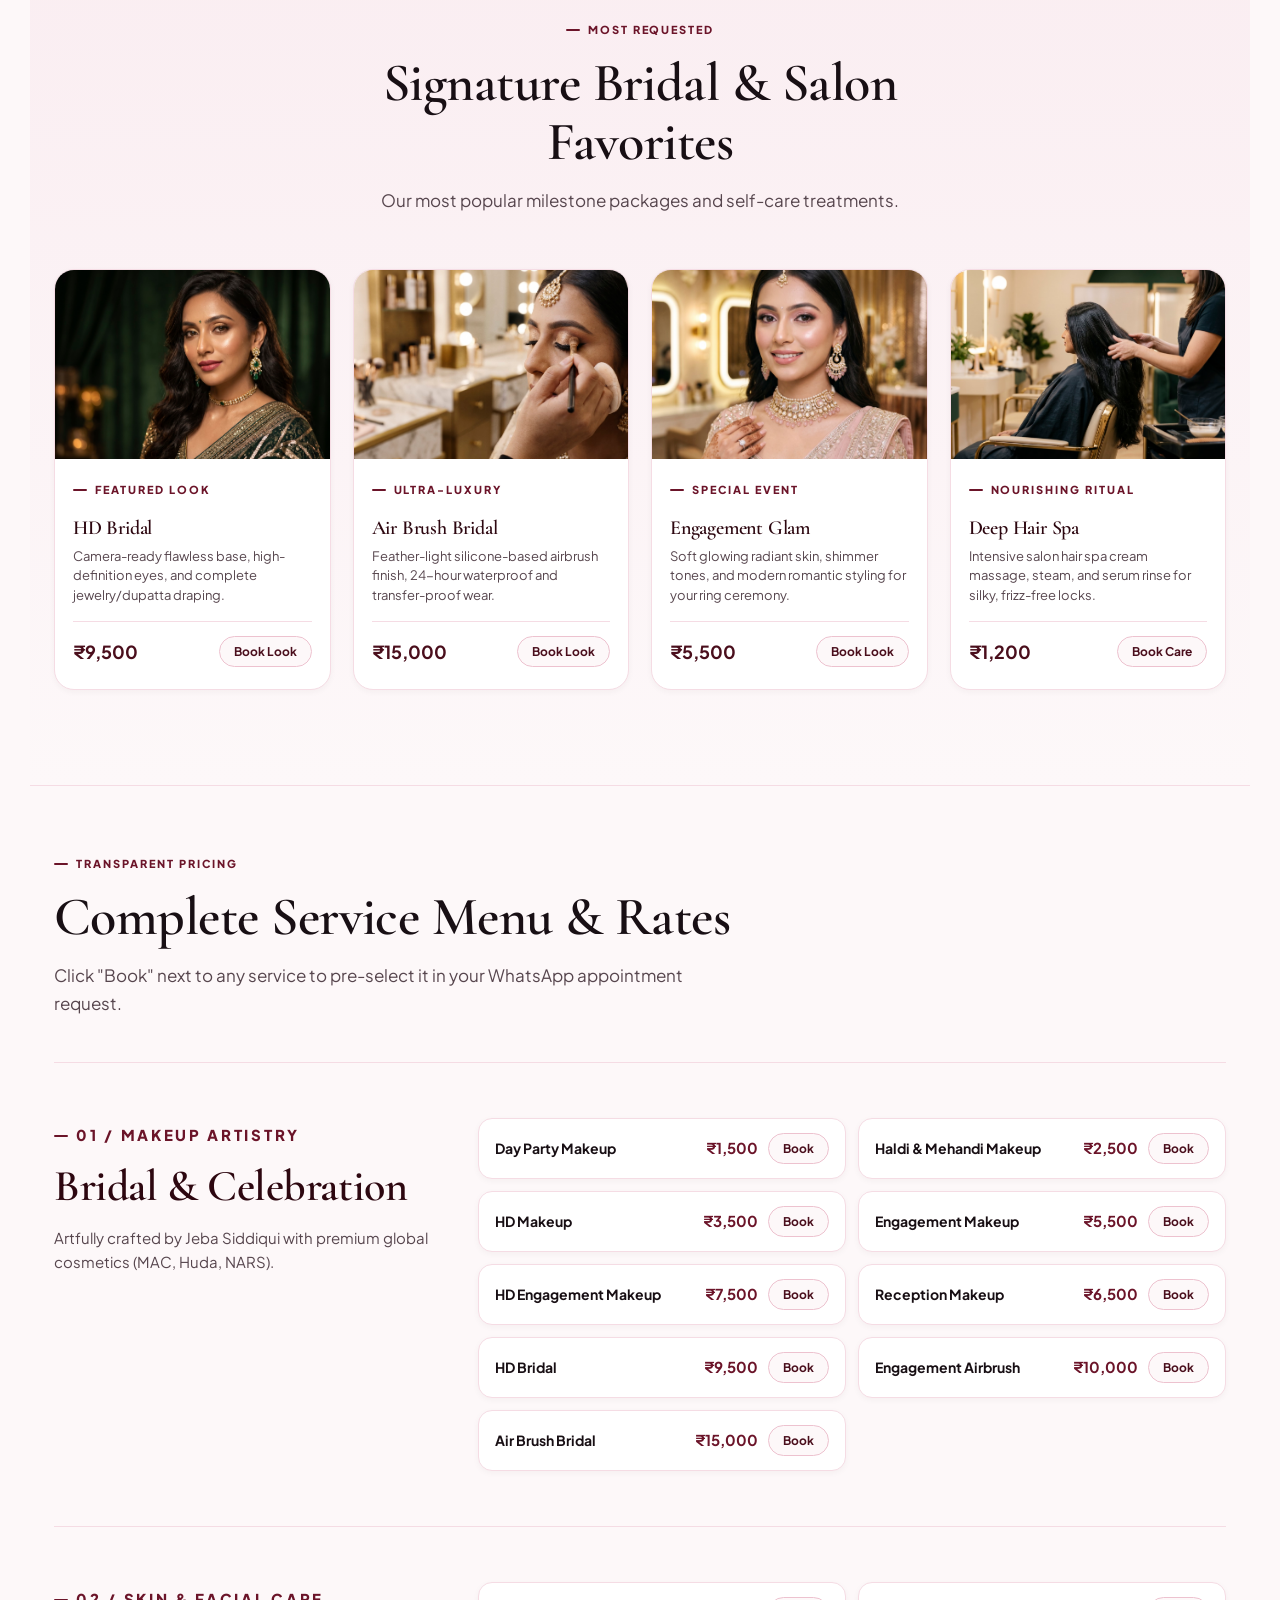
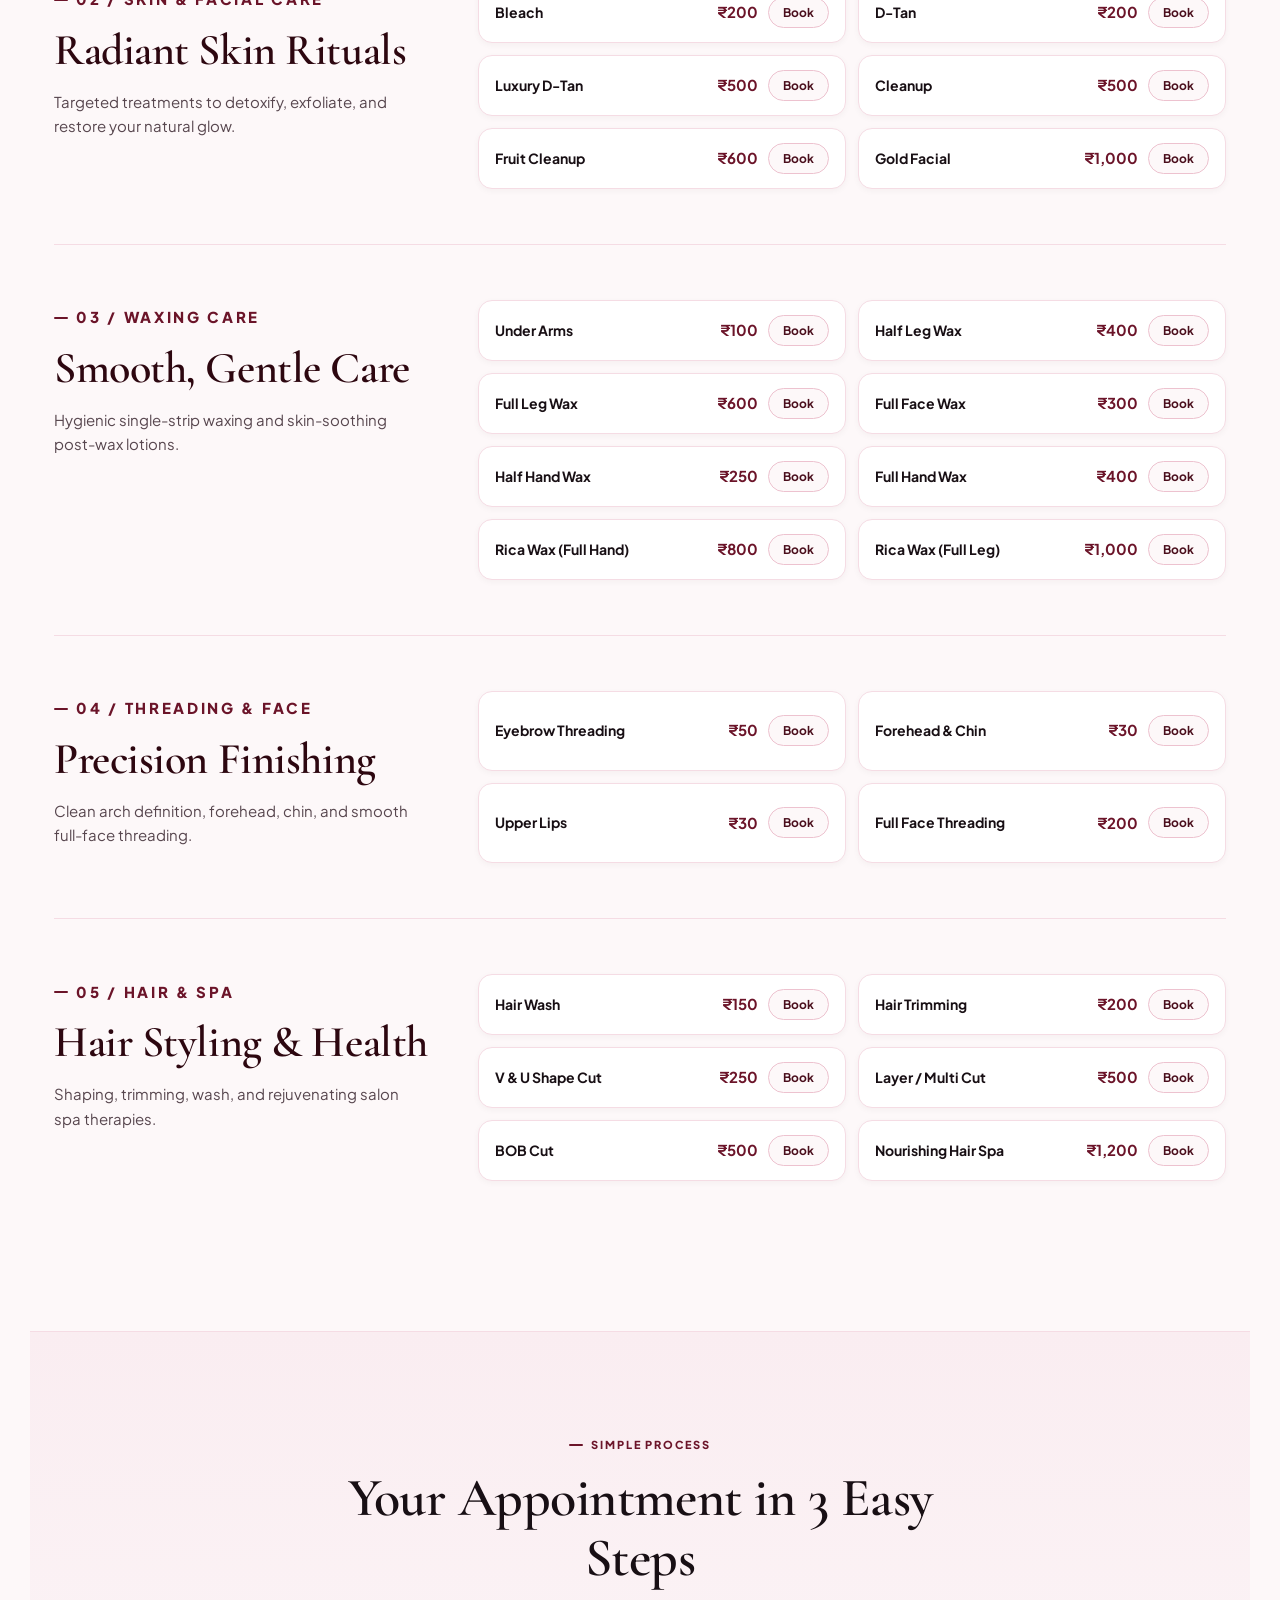
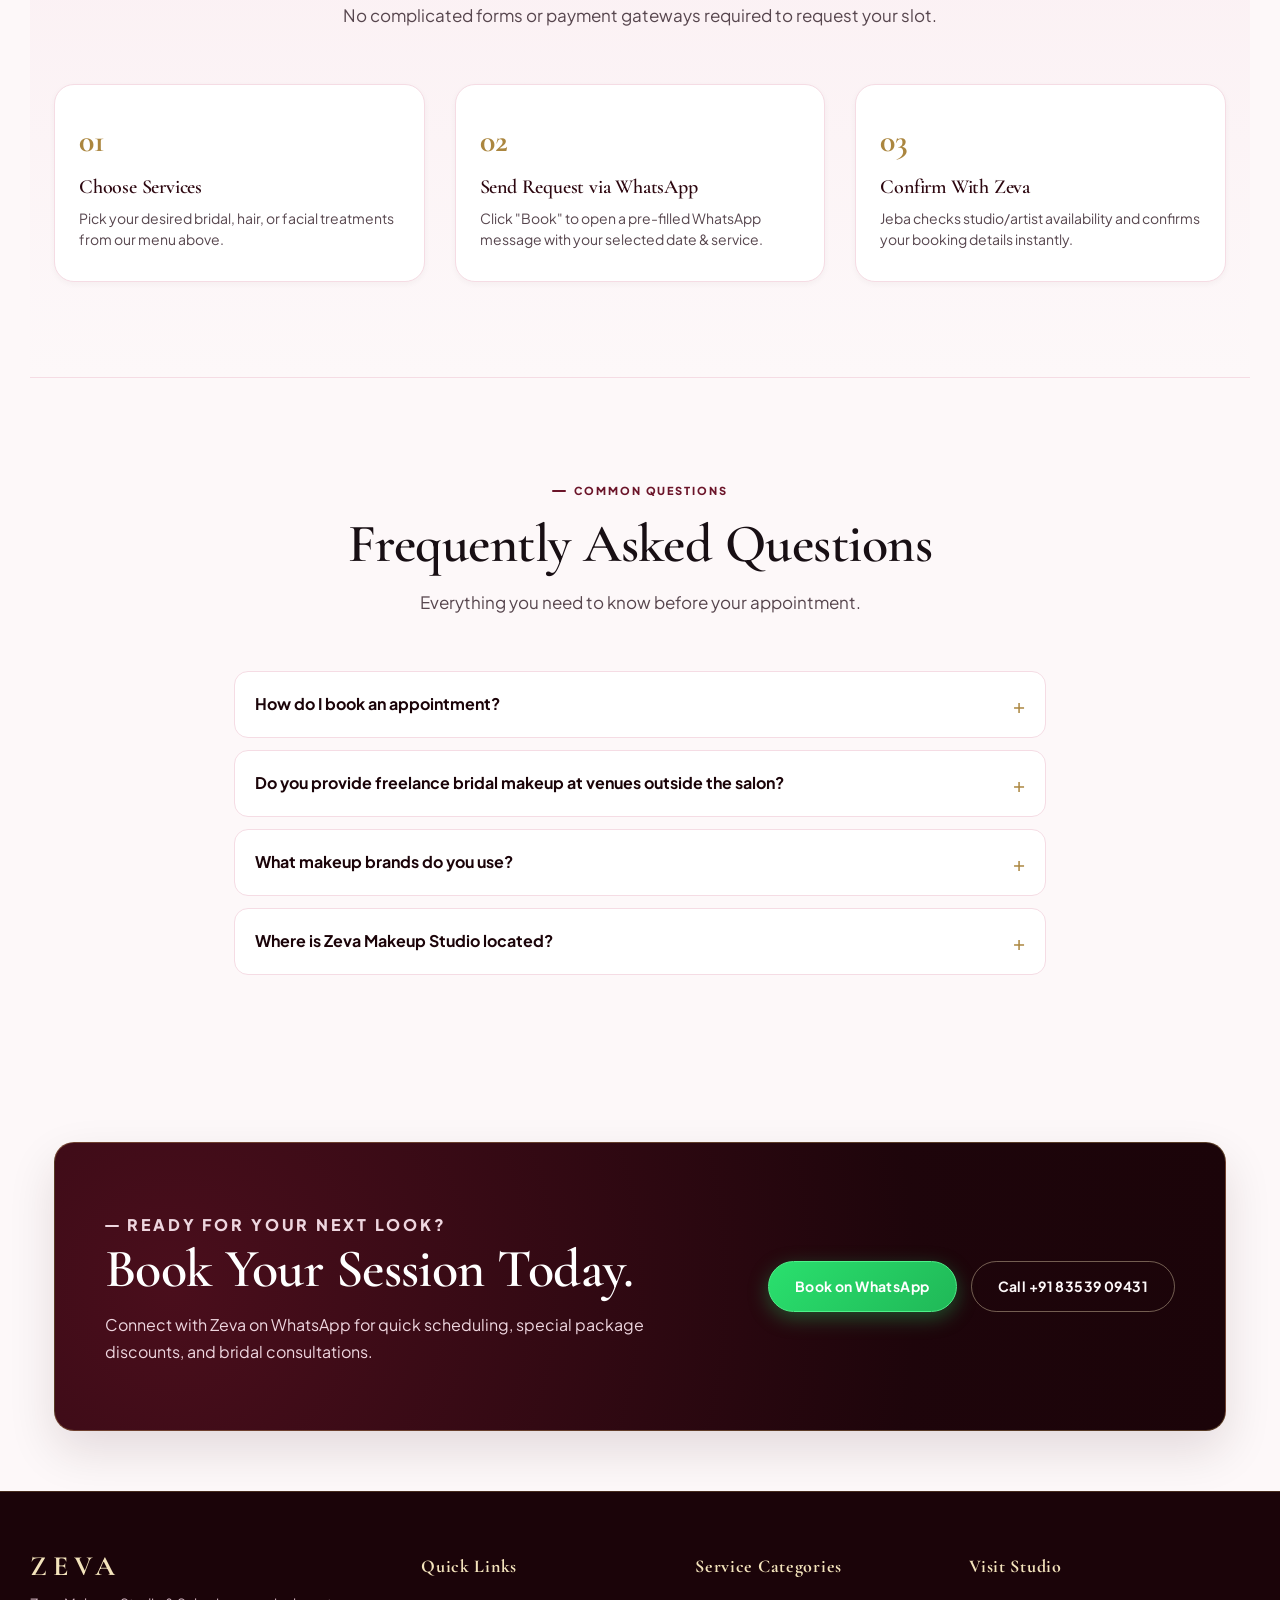
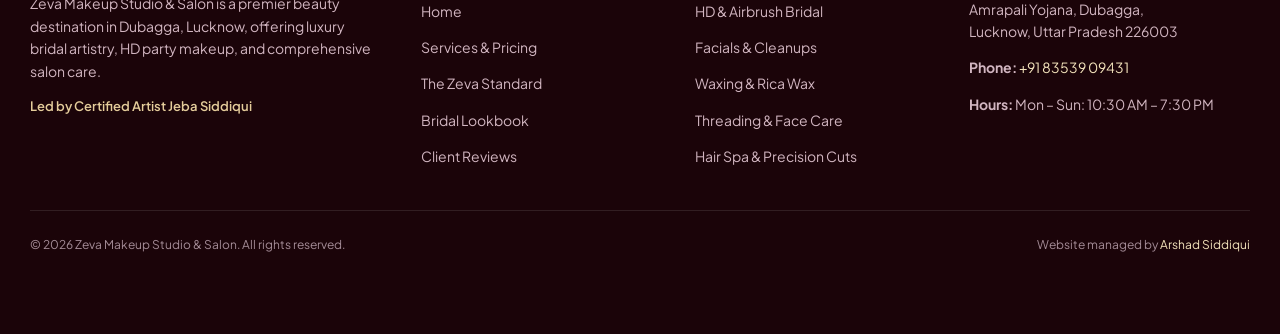
==== commit 70301018: "feat: luxury UI/UX overhaul of homepage and services menu" ====
--- a/services.html
+++ b/services.html
@@ -1,19 +1,529 @@
 <!doctype html>
-<html lang="en"><head><meta charset="utf-8"><meta name="viewport" content="width=device-width,initial-scale=1"><meta name="description" content="Explore makeup, skin and hair services and regular prices at Zeva Makeup Studio & Salon in Dubagga, Lucknow."><title>Salon Services &amp; Prices | Zeva Makeup Studio, Lucknow</title><link rel="stylesheet" href="assets/css/styles.css"><link rel="canonical" href="https://zeva-makeup-studio.github.io/services.html">
+<html lang="en">
+<head>
+  <meta charset="utf-8">
+  <meta name="viewport" content="width=device-width,initial-scale=1">
+  <meta name="description" content="Explore luxury bridal makeup, facial cleanups, hair spa, waxing and salon services with clear regular prices at Zeva Makeup Studio & Salon in Dubagga, Lucknow.">
+  <title>Salon Services &amp; Prices | Zeva Makeup Studio, Lucknow</title>
+  
+  <link rel="preconnect" href="https://fonts.googleapis.com">
+  <link rel="preconnect" href="https://fonts.gstatic.com" crossorigin>
+  <link href="https://fonts.googleapis.com/css2?family=Cormorant+Garamond:ital,wght@0,500;0,600;0,700;1,400;1,600&family=Plus+Jakarta+Sans:wght@400;500;600;700;800&display=swap" rel="stylesheet">
+  
+  <link rel="stylesheet" href="assets/css/styles.css">
+  <link rel="stylesheet" href="assets/css/services.css">
+  <link rel="canonical" href="https://zeva-makeup-studio.github.io/services.html">
   <link rel="icon" href="/favicon.svg" type="image/svg+xml">
+  
+  <!-- Open Graph -->
   <meta property="og:type" content="website">
   <meta property="og:title" content="Salon Services &amp; Prices | Zeva Makeup Studio, Lucknow">
-  <meta property="og:description" content="Explore makeup, skin and hair services and regular prices at Zeva Makeup Studio & Salon in Dubagga, Lucknow.">
+  <meta property="og:description" content="Explore makeup, skin, waxing and hair services with transparent regular prices at Zeva Makeup Studio in Dubagga, Lucknow.">
   <meta property="og:url" content="https://zeva-makeup-studio.github.io/services.html">
   <meta property="og:image" content="https://zeva-makeup-studio.github.io/assets/images/hero/hero-bride.jpg">
   <meta name="twitter:card" content="summary_large_image">
-<link rel="stylesheet" href="assets/css/services.css"><link rel="stylesheet" href="assets/css/category-cards.css">
-<link rel="stylesheet" href="assets/css/interactive.css?v=3"><link rel="stylesheet" href="assets/css/polish.css?v=4">
-</head><body><header class="site-header"><nav class="nav" aria-label="Main navigation"><a class="brand" href="/">ZEVA</a><div class="nav-links"><a href="/">Home</a><a href="#makeup">Makeup</a><a href="#skin">Skin</a><button class="nav-book" type="button" data-open-booking>Book now</button></div></nav></header><main><section class="services-hero"><div class="hero-inner"><div><p class="eyebrow">Zeva Makeup Studio &amp; Salon · Lucknow</p><h1>Your Moment.<br><em>Beautifully Yours.</em></h1><p>Explore our bridal makeup, beauty treatments, skin care and hair services, with clear pricing and personalised appointment requests.</p><div class="actions"><a class="button" href="#categories">Explore services</a><button class="button button-quiet" type="button" data-open-booking>Book on WhatsApp</button></div></div><figure><img src="assets/images/hero/hero-bride.jpg" alt="Bridal makeup inspiration" width="1600" height="724" fetchpriority="high"><figcaption>BRIDAL · BEAUTY · CONFIDENCE</figcaption></figure></div></section>
-<nav class="category-nav" aria-label="Service categories"><div><a href="#categories">All services</a><a href="#makeup">Makeup</a><a href="#skin">Skin &amp; facial</a><a href="#waxing">Waxing</a><a href="#threading">Threading</a><a href="#hair">Hair</a></div></nav>
-<section class="section category-section" id="categories"><p class="eyebrow ink">The Zeva service menu</p><h2>Beauty, in every detail.</h2><p class="section-intro">Explore the care that feels right for you, from everyday appointments to special occasions.</p><div class="category-grid"><a class="category-card" href="#makeup"><img src="assets/images/bridal/bridal-green.jpg" alt="" loading="lazy" width="1500" height="884" style="--focal:63% 45%"><div><span class="category-number">01</span><h3>Makeup artistry</h3><p>Thoughtful looks for celebrations and special occasions.</p><strong>From ₹1,500</strong><span class="category-link">Explore services ↗</span></div></a><a class="category-card" href="#skin"><img src="assets/images/services/facial-care.jpg" alt="" loading="lazy" width="1500" height="889" style="--focal:45% 48%"><div><span class="category-number">02</span><h3>Skin & facial care</h3><p>Explore cleanups, facials and D-Tan services.</p><strong>From ₹200</strong><span class="category-link">Explore services ↗</span></div></a><a class="category-card" href="#waxing"><img src="assets/images/studio/studio-welcome.jpg" alt="" loading="lazy" width="1500" height="890" style="--focal:64% 40%"><div><span class="category-number">03</span><h3>Waxing</h3><p>A selection of waxing services for face and body.</p><strong>From ₹100</strong><span class="category-link">Explore services ↗</span></div></a><a class="category-card" href="#threading"><img src="assets/images/bridal/bridal-detail.jpg" alt="" loading="lazy" width="1500" height="886" style="--focal:75% 45%"><div><span class="category-number">04</span><h3>Threading & face care</h3><p>Threading and face services for everyday care.</p><strong>From ₹30</strong><span class="category-link">Explore services ↗</span></div></a><a class="category-card" href="#hair"><img src="assets/images/services/hair-care.jpg" alt="" loading="lazy" width="1500" height="889" style="--focal:52% 48%"><div><span class="category-number">05</span><h3>Hair services</h3><p>Haircuts, wash and hair spa services.</p><strong>From ₹150</strong><span class="category-link">Explore services ↗</span></div></a></div></section>
-<section class="featured-section"><div class="section"><p class="eyebrow ink">For your moments</p><h2>Makeup for Every Milestone</h2><p class="section-intro">Explore a few services from our complete menu.</p><div class="featured-grid"><article class="featured-card"><div class="featured-media"><img src="assets/images/bridal/bridal-green.jpg" alt="" loading="lazy" width="1500" height="884"></div><div><p class="eyebrow ink">Featured service</p><h3>HD Bridal</h3><p>Bridal makeup for your special occasion.</p><div class="featured-bottom"><strong>₹9,500</strong><button type="button" class="service-book" data-open-booking data-service="HD Bridal" aria-label="Book HD Bridal">Book this service</button></div></div></article><article class="featured-card"><div class="featured-media"><img src="assets/images/bridal/bridal-detail.jpg" alt="" loading="lazy" width="1500" height="886"></div><div><p class="eyebrow ink">Featured service</p><h3>Air Brush Bridal</h3><p>Airbrush bridal makeup for your celebration.</p><div class="featured-bottom"><strong>₹15,000</strong><button type="button" class="service-book" data-open-booking data-service="Air Brush Bridal" aria-label="Book Air Brush Bridal">Book this service</button></div></div></article><article class="featured-card"><div class="featured-media portrait"><img src="assets/images/bridal/bridal-pink.jpg" alt="" loading="lazy" width="1200" height="1513"></div><div><p class="eyebrow ink">Featured service</p><h3>Engagement Makeup</h3><p>Makeup for your engagement celebration.</p><div class="featured-bottom"><strong>₹5,500</strong><button type="button" class="service-book" data-open-booking data-service="Engagement Makeup" aria-label="Book Engagement Makeup">Book this service</button></div></div></article><article class="featured-card"><div class="featured-media"><img src="assets/images/services/hair-care.jpg" alt="" loading="lazy" width="1500" height="889"></div><div><p class="eyebrow ink">Featured service</p><h3>Hair Spa</h3><p>Hair spa care at the salon.</p><div class="featured-bottom"><strong>₹1,200</strong><button type="button" class="service-book" data-open-booking data-service="Hair Spa" aria-label="Book Hair Spa">Book this service</button></div></div></article></div></div></section>
-<div class="section menu-section"><div class="menu-intro"><p class="eyebrow ink">Our complete menu</p><h2>Services &amp; regular prices.</h2><p>Add services to your plan, then select Continue booking. Zeva will confirm availability and service details.</p></div><section class="menu-group" id="makeup"><div class="menu-heading"><p class="eyebrow ink">01 / Makeup artistry</p><h2>Bridal & special occasion</h2><p>Thoughtful looks for celebrations and special occasions.</p></div><dl class="service-rows"><div class="service-row"><dt>Day Party Makeup</dt><dd><strong>₹1,500</strong><button type="button" class="service-book" data-open-booking data-service="Day Party Makeup" aria-label="Book Day Party Makeup">Book</button></dd></div><div class="service-row"><dt>Haldi Mehandi Makeup</dt><dd><strong>₹2,500</strong><button type="button" class="service-book" data-open-booking data-service="Haldi Mehandi Makeup" aria-label="Book Haldi Mehandi Makeup">Book</button></dd></div><div class="service-row"><dt>HD Makeup</dt><dd><strong>₹3,500</strong><button type="button" class="service-book" data-open-booking data-service="HD Makeup" aria-label="Book HD Makeup">Book</button></dd></div><div class="service-row"><dt>Engagement Makeup</dt><dd><strong>₹5,500</strong><button type="button" class="service-book" data-open-booking data-service="Engagement Makeup" aria-label="Book Engagement Makeup">Book</button></dd></div><div class="service-row"><dt>HD Engagement Makeup</dt><dd><strong>₹7,500</strong><button type="button" class="service-book" data-open-booking data-service="HD Engagement Makeup" aria-label="Book HD Engagement Makeup">Book</button></dd></div><div class="service-row"><dt>Reception Makeup</dt><dd><strong>₹6,500</strong><button type="button" class="service-book" data-open-booking data-service="Reception Makeup" aria-label="Book Reception Makeup">Book</button></dd></div><div class="service-row"><dt>HD Bridal</dt><dd><strong>₹9,500</strong><button type="button" class="service-book" data-open-booking data-service="HD Bridal" aria-label="Book HD Bridal">Book</button></dd></div><div class="service-row"><dt>Engagement Airbrush</dt><dd><strong>₹10,000</strong><button type="button" class="service-book" data-open-booking data-service="Engagement Airbrush" aria-label="Book Engagement Airbrush">Book</button></dd></div><div class="service-row"><dt>Air Brush Bridal</dt><dd><strong>₹15,000</strong><button type="button" class="service-book" data-open-booking data-service="Air Brush Bridal" aria-label="Book Air Brush Bridal">Book</button></dd></div></dl></section><section class="menu-group" id="skin"><div class="menu-heading"><p class="eyebrow ink">02 / Skin & facial care</p><h2>Care for your skin</h2><p>Explore cleanups, facials and D-Tan services.</p></div><dl class="service-rows"><div class="service-row"><dt>Bleach</dt><dd><strong>₹200</strong><button type="button" class="service-book" data-open-booking data-service="Bleach" aria-label="Book Bleach">Book</button></dd></div><div class="service-row"><dt>D-Tan</dt><dd><strong>₹200</strong><button type="button" class="service-book" data-open-booking data-service="D-Tan" aria-label="Book D-Tan">Book</button></dd></div><div class="service-row"><dt>Luxury D-Tan</dt><dd><strong>₹500</strong><button type="button" class="service-book" data-open-booking data-service="Luxury D-Tan" aria-label="Book Luxury D-Tan">Book</button></dd></div><div class="service-row"><dt>Cleanup</dt><dd><strong>₹500</strong><button type="button" class="service-book" data-open-booking data-service="Cleanup" aria-label="Book Cleanup">Book</button></dd></div><div class="service-row"><dt>Fruit Cleanup</dt><dd><strong>₹600</strong><button type="button" class="service-book" data-open-booking data-service="Fruit Cleanup" aria-label="Book Fruit Cleanup">Book</button></dd></div><div class="service-row"><dt>Gold Facial</dt><dd><strong>₹1,000</strong><button type="button" class="service-book" data-open-booking data-service="Gold Facial" aria-label="Book Gold Facial">Book</button></dd></div></dl></section><section class="menu-group" id="waxing"><div class="menu-heading"><p class="eyebrow ink">03 / Waxing</p><h2>Smooth, simple care</h2><p>A selection of waxing services for face and body.</p></div><dl class="service-rows"><div class="service-row"><dt>Under Arms</dt><dd><strong>₹100</strong><button type="button" class="service-book" data-open-booking data-service="Under Arms" aria-label="Book Under Arms">Book</button></dd></div><div class="service-row"><dt>Half Leg Wax</dt><dd><strong>₹400</strong><button type="button" class="service-book" data-open-booking data-service="Half Leg Wax" aria-label="Book Half Leg Wax">Book</button></dd></div><div class="service-row"><dt>Full Leg Wax</dt><dd><strong>₹600</strong><button type="button" class="service-book" data-open-booking data-service="Full Leg Wax" aria-label="Book Full Leg Wax">Book</button></dd></div><div class="service-row"><dt>Full Face Wax</dt><dd><strong>₹300</strong><button type="button" class="service-book" data-open-booking data-service="Full Face Wax" aria-label="Book Full Face Wax">Book</button></dd></div><div class="service-row"><dt>Half Hand Wax</dt><dd><strong>₹250</strong><button type="button" class="service-book" data-open-booking data-service="Half Hand Wax" aria-label="Book Half Hand Wax">Book</button></dd></div><div class="service-row"><dt>Full Hand Wax</dt><dd><strong>₹400</strong><button type="button" class="service-book" data-open-booking data-service="Full Hand Wax" aria-label="Book Full Hand Wax">Book</button></dd></div><div class="service-row"><dt>Rica Wax (Full Hand)</dt><dd><strong>₹800</strong><button type="button" class="service-book" data-open-booking data-service="Rica Wax (Full Hand)" aria-label="Book Rica Wax (Full Hand)">Book</button></dd></div><div class="service-row"><dt>Rica Wax (Full Leg)</dt><dd><strong>₹1,000</strong><button type="button" class="service-book" data-open-booking data-service="Rica Wax (Full Leg)" aria-label="Book Rica Wax (Full Leg)">Book</button></dd></div></dl></section><section class="menu-group" id="threading"><div class="menu-heading"><p class="eyebrow ink">04 / Threading & face care</p><h2>The finishing details</h2><p>Threading and face services for everyday care.</p></div><dl class="service-rows"><div class="service-row"><dt>Threading</dt><dd><strong>₹50</strong><button type="button" class="service-book" data-open-booking data-service="Threading" aria-label="Book Threading">Book</button></dd></div><div class="service-row"><dt>Forehead &amp; Chin</dt><dd><strong>₹30</strong><button type="button" class="service-book" data-open-booking data-service="Forehead &amp; Chin" aria-label="Book Forehead &amp; Chin">Book</button></dd></div><div class="service-row"><dt>Upper Lips</dt><dd><strong>₹30</strong><button type="button" class="service-book" data-open-booking data-service="Upper Lips" aria-label="Book Upper Lips">Book</button></dd></div><div class="service-row"><dt>Full Face Threading</dt><dd><strong>₹200</strong><button type="button" class="service-book" data-open-booking data-service="Full Face Threading" aria-label="Book Full Face Threading">Book</button></dd></div></dl></section><section class="menu-group" id="hair"><div class="menu-heading"><p class="eyebrow ink">05 / Hair services</p><h2>Haircuts & basic care</h2><p>Haircuts, wash and hair spa services.</p></div><dl class="service-rows"><div class="service-row"><dt>Hair Wash</dt><dd><strong>₹150</strong><button type="button" class="service-book" data-open-booking data-service="Hair Wash" aria-label="Book Hair Wash">Book</button></dd></div><div class="service-row"><dt>Hair Trimming</dt><dd><strong>₹200</strong><button type="button" class="service-book" data-open-booking data-service="Hair Trimming" aria-label="Book Hair Trimming">Book</button></dd></div><div class="service-row"><dt>V &amp; U Shape Cut</dt><dd><strong>₹250</strong><button type="button" class="service-book" data-open-booking data-service="V &amp; U Shape Cut" aria-label="Book V &amp; U Shape Cut">Book</button></dd></div><div class="service-row"><dt>Layer / Multi Cut</dt><dd><strong>₹500</strong><button type="button" class="service-book" data-open-booking data-service="Layer / Multi Cut" aria-label="Book Layer / Multi Cut">Book</button></dd></div><div class="service-row"><dt>BOB Cut</dt><dd><strong>₹500</strong><button type="button" class="service-book" data-open-booking data-service="BOB Cut" aria-label="Book BOB Cut">Book</button></dd></div><div class="service-row"><dt>Hair Spa</dt><dd><strong>₹1,200</strong><button type="button" class="service-book" data-open-booking data-service="Hair Spa" aria-label="Book Hair Spa">Book</button></dd></div></dl></section></div>
-<section class="process-section"><div class="section"><p class="eyebrow ink">A personal appointment</p><h2>Your Appointment, Made Simple</h2><div class="steps"><article><b>01</b><h3>Explore Services</h3><p>Choose from our makeup, beauty and hair menu.</p></article><article><b>02</b><h3>Send Your Request</h3><p>Share your preferred services and date on WhatsApp.</p></article><article><b>03</b><h3>Confirm With Zeva</h3><p>Zeva will check availability and confirm your appointment.</p></article></div></div></section>
-<section class="section faq"><p class="eyebrow ink">Good to know</p><h2>Frequently asked questions.</h2><details><summary>How can I request an appointment?</summary><p>Choose your services and complete the booking form to prepare a WhatsApp request. You can also use the Google Form linked in the booking window.</p></details><details><summary>Does sending a request confirm my booking?</summary><p>No. Zeva confirms appointments after checking availability.</p></details><details><summary>Where is Zeva Makeup Studio?</summary><p>Zeva is in Amrapali Yojana, Dubagga, Lucknow.</p></details><details><summary>How can I ask about freelance makeup or confirm prices?</summary><p>Contact Zeva on WhatsApp or call +91 83539 09431 to discuss your requirements and confirm service details.</p></details></section>
-<section class="section booking-banner"><div><p class="eyebrow">Request an appointment</p><h2>Ready for Your Next Beautiful Moment?</h2><p>Share your plans with Zeva. Appointments are confirmed after availability is checked.</p></div><div class="banner-actions"><button class="button light" type="button" data-open-booking>Book on WhatsApp</button><a class="button button-quiet" href="tel:+918353909431">Call Zeva</a></div></section></main><footer><div><a class="brand" href="/">ZEVA</a><p>Makeup Studio & Salon · Lucknow</p></div><div><a href="/">Home</a><a href="https://zeva-makeup-studio.github.io/">Website</a><a href="tel:+918353909431">Call</a></div></footer><dialog class="booking-modal" id="booking-modal" aria-labelledby="booking-title"><form method="dialog" class="modal-shell"><button class="close" type="button" value="cancel" aria-label="Close quick booking form">×</button><p class="eyebrow ink">Quick appointment request</p><h2 id="booking-title">Book on WhatsApp</h2><p class="small">This request does not confirm a booking.</p><div class="quick-form"><label>Your name *<input name="name" autocomplete="name" required maxlength="100"></label><label>Service *<input name="service" required maxlength="120"></label><label>Preferred date *<input name="date" type="date" required></label><label>Preferred time <input name="time" type="time"></label><label>Appointment type *<select name="type" required><option value="">Select one</option><option>At the salon</option><option>Freelance / another location</option></select></label><label>Extra details <textarea name="details" maxlength="350"></textarea></label><button class="button" type="submit">Continue to WhatsApp ↗</button><a class="form-link" href="https://docs.google.com/forms/d/e/1FAIpQLSdlE_HU9J3QaApyy7PPLVn61SA3UjmPYv734FfahQmQXUkTKg/viewform?usp=publish-editor" target="_blank" rel="noopener noreferrer">Prefer Google Forms? Request here ↗</a></div></form></dialog><div class="mobile-booking"><button type="button" data-open-booking>◌ &nbsp; Book appointment</button></div><script src="assets/js/qrcode.js"></script><script src="assets/js/site.js?v=2"></script><script src="assets/js/interactive.js?v=4"></script></body></html>
+</head>
+<body>
+  <!-- Site Header -->
+  <header class="site-header">
+    <nav class="nav" aria-label="Main navigation">
+      <div class="brand-wrapper">
+        <a class="brand" href="/" aria-label="Zeva Makeup Studio Home">ZEVA</a>
+        <span class="brand-tagline">Makeup Studio &amp; Salon</span>
+      </div>
+
+      <div class="nav-links">
+        <a href="/">Home</a>
+        <a href="services.html" class="active">Services &amp; Pricing</a>
+        <a href="/#standards">The Zeva Standard</a>
+        <a href="/#lookbook">Lookbook</a>
+        <a href="/#about">About</a>
+        <a href="/#testimonials">Reviews</a>
+        <a href="/#contact">Contact</a>
+      </div>
+
+      <div class="nav-actions">
+        <a class="nav-phone" href="tel:+918353909431" title="Call Zeva">
+          <svg width="14" height="14" viewBox="0 0 24 24" fill="none" stroke="currentColor" stroke-width="2" stroke-linecap="round" stroke-linejoin="round"><path d="M22 16.92v3a2 2 0 0 1-2.18 2 19.79 19.79 0 0 1-8.63-3.07 19.5 19.5 0 0 1-6-6 19.79 19.79 0 0 1-3.07-8.67A2 2 0 0 1 4.11 2h3a2 2 0 0 1 2 1.72 12.84 12.84 0 0 0 .7 2.81 2 2 0 0 1-.45 2.11L8.09 9.91a16 16 0 0 0 6 6l1.27-1.27a2 2 0 0 1 2.11-.45 12.84 12.84 0 0 0 2.81.7A2 2 0 0 1 22 16.92z"></path></svg>
+          <span>Call Us</span>
+        </a>
+        <button class="nav-book" type="button" data-open-booking>
+          <span>Book Appointment</span>
+        </button>
+        <button class="nav-toggle" type="button" aria-label="Toggle navigation menu" aria-expanded="false">&#9776;</button>
+      </div>
+    </nav>
+  </header>
+
+  <main>
+    <!-- Services Hero -->
+    <section class="services-hero">
+      <div class="hero-inner">
+        <div>
+          <p class="eyebrow">Zeva Makeup Studio &amp; Salon · Lucknow</p>
+          <h1>Your Moment.<br><em>Beautifully Yours.</em></h1>
+          <p>Explore our complete bridal makeup, beauty treatments, skin care rituals, and hair services with transparent pricing and personalized WhatsApp appointment booking.</p>
+          <div class="actions">
+            <a class="button" href="#categories">Explore Categories</a>
+            <button class="button button-whatsapp" type="button" data-open-booking>
+              <svg width="18" height="18" viewBox="0 0 24 24" fill="currentColor"><path d="M12.031 6.172c-3.181 0-5.767 2.586-5.768 5.766-.001 1.298.38 2.27 1.019 3.287l-.711 2.598 2.669-.699c.969.586 1.761.948 2.791.948 3.181 0 5.767-2.586 5.768-5.766.001-3.18-2.585-5.767-5.768-5.767zm7.524 5.766c-.002 4.153-3.376 7.527-7.525 7.527-1.309 0-2.408-.344-3.473-.974l-4.557 1.196 1.221-4.444c-.694-1.121-1.066-2.327-1.068-3.305.002-4.153 3.377-7.527 7.526-7.527 4.15 0 7.524 3.374 7.526 7.527z"/></svg>
+              <span>Book on WhatsApp</span>
+            </button>
+          </div>
+        </div>
+        <figure>
+          <img src="assets/images/hero/hero-bride.jpg" alt="Bridal makeup inspiration" width="1200" height="800" fetchpriority="high">
+          <figcaption>BRIDAL · BEAUTY · CONFIDENCE</figcaption>
+        </figure>
+      </div>
+    </section>
+
+    <!-- Sticky Category Nav Pills -->
+    <nav class="category-nav" aria-label="Service categories">
+      <div>
+        <a href="#categories">All Categories</a>
+        <a href="#makeup">01. Makeup Artistry</a>
+        <a href="#skin">02. Skin &amp; Facials</a>
+        <a href="#waxing">03. Waxing Care</a>
+        <a href="#threading">04. Threading &amp; Face</a>
+        <a href="#hair">05. Hair &amp; Spa</a>
+      </div>
+    </nav>
+
+    <!-- Category Highlights -->
+    <section class="section category-section" id="categories">
+      <div class="section-header left-aligned">
+        <p class="eyebrow ink">The Zeva Service Menu</p>
+        <h2>Beauty in Every Detail</h2>
+        <p class="section-subtitle">Select a category below to jump directly to its complete service list and regular pricing.</p>
+      </div>
+
+      <div class="category-grid">
+        <a class="category-card" href="#makeup">
+          <img src="assets/images/bridal/bridal-green.jpg" alt="Makeup artistry services" loading="lazy">
+          <div>
+            <span class="category-number">01 / MAKEUP</span>
+            <h3>Makeup Artistry</h3>
+            <p>Bridal HD, Airbrush, Haldi, Mehandi &amp; day party celebrations.</p>
+            <strong>From ₹1,500</strong>
+            <span class="category-link">View 9 Services &rarr;</span>
+          </div>
+        </a>
+
+        <a class="category-card" href="#skin">
+          <img src="assets/images/services/facial-care.jpg" alt="Facial treatments" loading="lazy">
+          <div>
+            <span class="category-number">02 / SKIN CARE</span>
+            <h3>Skin &amp; Facial Care</h3>
+            <p>Revitalizing cleanups, Gold facials, Bleach &amp; luxury D-Tan.</p>
+            <strong>From ₹200</strong>
+            <span class="category-link">View 6 Services &rarr;</span>
+          </div>
+        </a>
+
+        <a class="category-card" href="#waxing">
+          <img src="assets/images/studio/studio-welcome.jpg" alt="Waxing care" loading="lazy">
+          <div>
+            <span class="category-number">03 / WAXING</span>
+            <h3>Body &amp; Face Waxing</h3>
+            <p>Gentle honey wax &amp; premium Italian Rica wax treatments.</p>
+            <strong>From ₹100</strong>
+            <span class="category-link">View 8 Services &rarr;</span>
+          </div>
+        </a>
+
+        <a class="category-card" href="#threading">
+          <img src="assets/images/bridal/bridal-detail.jpg" alt="Threading care" loading="lazy">
+          <div>
+            <span class="category-number">04 / THREADING</span>
+            <h3>Threading &amp; Finishing</h3>
+            <p>Eyebrow shaping, upper lips, chin, and full-face threading.</p>
+            <strong>From ₹30</strong>
+            <span class="category-link">View 4 Services &rarr;</span>
+          </div>
+        </a>
+
+        <a class="category-card" href="#hair">
+          <img src="assets/images/services/hair-care.jpg" alt="Hair treatments" loading="lazy">
+          <div>
+            <span class="category-number">05 / HAIR</span>
+            <h3>Hair Services &amp; Spa</h3>
+            <p>Precision haircuts, washes, styling &amp; deep conditioning spas.</p>
+            <strong>From ₹150</strong>
+            <span class="category-link">View 6 Services &rarr;</span>
+          </div>
+        </a>
+      </div>
+    </section>
+
+    <!-- Featured Services Spotlight -->
+    <section class="section featured-section">
+      <div class="section-inner">
+        <div class="section-header">
+          <p class="eyebrow ink">Most Requested</p>
+          <h2>Signature Bridal &amp; Salon Favorites</h2>
+          <p class="section-subtitle">Our most popular milestone packages and self-care treatments.</p>
+        </div>
+
+        <div class="featured-grid">
+          <article class="featured-card">
+            <img src="assets/images/bridal/bridal-green.jpg" alt="HD Bridal Makeup" loading="lazy">
+            <div>
+              <p class="eyebrow ink">Featured Look</p>
+              <h3>HD Bridal</h3>
+              <p>Camera-ready flawless base, high-definition eyes, and complete jewelry/dupatta draping.</p>
+              <div class="featured-bottom">
+                <strong>₹9,500</strong>
+                <button type="button" class="service-book" data-open-booking data-service="HD Bridal (₹9,500)">Book Look</button>
+              </div>
+            </div>
+          </article>
+
+          <article class="featured-card">
+            <img src="assets/images/bridal/bridal-detail.jpg" alt="Air Brush Bridal Makeup" loading="lazy">
+            <div>
+              <p class="eyebrow ink">Ultra-Luxury</p>
+              <h3>Air Brush Bridal</h3>
+              <p>Feather-light silicone-based airbrush finish, 24-hour waterproof and transfer-proof wear.</p>
+              <div class="featured-bottom">
+                <strong>₹15,000</strong>
+                <button type="button" class="service-book" data-open-booking data-service="Air Brush Bridal (₹15,000)">Book Look</button>
+              </div>
+            </div>
+          </article>
+
+          <article class="featured-card">
+            <img src="assets/images/bridal/bridal-pink.jpg" alt="Engagement Makeup" loading="lazy">
+            <div>
+              <p class="eyebrow ink">Special Event</p>
+              <h3>Engagement Glam</h3>
+              <p>Soft glowing radiant skin, shimmer tones, and modern romantic styling for your ring ceremony.</p>
+              <div class="featured-bottom">
+                <strong>₹5,500</strong>
+                <button type="button" class="service-book" data-open-booking data-service="Engagement Makeup (₹5,500)">Book Look</button>
+              </div>
+            </div>
+          </article>
+
+          <article class="featured-card">
+            <img src="assets/images/services/hair-care.jpg" alt="Hair Spa" loading="lazy">
+            <div>
+              <p class="eyebrow ink">Nourishing Ritual</p>
+              <h3>Deep Hair Spa</h3>
+              <p>Intensive salon hair spa cream massage, steam, and serum rinse for silky, frizz-free locks.</p>
+              <div class="featured-bottom">
+                <strong>₹1,200</strong>
+                <button type="button" class="service-book" data-open-booking data-service="Hair Spa (₹1,200)">Book Care</button>
+              </div>
+            </div>
+          </article>
+        </div>
+      </div>
+    </section>
+
+    <!-- Complete 33 Services Menu -->
+    <div class="section menu-section">
+      <div class="section-header left-aligned">
+        <p class="eyebrow ink">Transparent Pricing</p>
+        <h2>Complete Service Menu &amp; Rates</h2>
+        <p class="section-subtitle">Click "Book" next to any service to pre-select it in your WhatsApp appointment request.</p>
+      </div>
+
+      <!-- 01. Makeup -->
+      <section class="menu-group" id="makeup">
+        <div class="menu-heading">
+          <p class="eyebrow ink">01 / Makeup Artistry</p>
+          <h2>Bridal &amp; Celebration</h2>
+          <p>Artfully crafted by Jeba Siddiqui with premium global cosmetics (MAC, Huda, NARS).</p>
+        </div>
+        <dl class="service-rows">
+          <div class="service-row"><dt>Day Party Makeup</dt><dd><strong>₹1,500</strong><button type="button" class="service-book" data-open-booking data-service="Day Party Makeup (₹1,500)">Book</button></dd></div>
+          <div class="service-row"><dt>Haldi &amp; Mehandi Makeup</dt><dd><strong>₹2,500</strong><button type="button" class="service-book" data-open-booking data-service="Haldi Mehandi Makeup (₹2,500)">Book</button></dd></div>
+          <div class="service-row"><dt>HD Makeup</dt><dd><strong>₹3,500</strong><button type="button" class="service-book" data-open-booking data-service="HD Makeup (₹3,500)">Book</button></dd></div>
+          <div class="service-row"><dt>Engagement Makeup</dt><dd><strong>₹5,500</strong><button type="button" class="service-book" data-open-booking data-service="Engagement Makeup (₹5,500)">Book</button></dd></div>
+          <div class="service-row"><dt>HD Engagement Makeup</dt><dd><strong>₹7,500</strong><button type="button" class="service-book" data-open-booking data-service="HD Engagement Makeup (₹7,500)">Book</button></dd></div>
+          <div class="service-row"><dt>Reception Makeup</dt><dd><strong>₹6,500</strong><button type="button" class="service-book" data-open-booking data-service="Reception Makeup (₹6,500)">Book</button></dd></div>
+          <div class="service-row"><dt>HD Bridal</dt><dd><strong>₹9,500</strong><button type="button" class="service-book" data-open-booking data-service="HD Bridal (₹9,500)">Book</button></dd></div>
+          <div class="service-row"><dt>Engagement Airbrush</dt><dd><strong>₹10,000</strong><button type="button" class="service-book" data-open-booking data-service="Engagement Airbrush (₹10,000)">Book</button></dd></div>
+          <div class="service-row"><dt>Air Brush Bridal</dt><dd><strong>₹15,000</strong><button type="button" class="service-book" data-open-booking data-service="Air Brush Bridal (₹15,000)">Book</button></dd></div>
+        </dl>
+      </section>
+
+      <!-- 02. Skin -->
+      <section class="menu-group" id="skin">
+        <div class="menu-heading">
+          <p class="eyebrow ink">02 / Skin &amp; Facial Care</p>
+          <h2>Radiant Skin Rituals</h2>
+          <p>Targeted treatments to detoxify, exfoliate, and restore your natural glow.</p>
+        </div>
+        <dl class="service-rows">
+          <div class="service-row"><dt>Bleach</dt><dd><strong>₹200</strong><button type="button" class="service-book" data-open-booking data-service="Bleach (₹200)">Book</button></dd></div>
+          <div class="service-row"><dt>D-Tan</dt><dd><strong>₹200</strong><button type="button" class="service-book" data-open-booking data-service="D-Tan (₹200)">Book</button></dd></div>
+          <div class="service-row"><dt>Luxury D-Tan</dt><dd><strong>₹500</strong><button type="button" class="service-book" data-open-booking data-service="Luxury D-Tan (₹500)">Book</button></dd></div>
+          <div class="service-row"><dt>Cleanup</dt><dd><strong>₹500</strong><button type="button" class="service-book" data-open-booking data-service="Cleanup (₹500)">Book</button></dd></div>
+          <div class="service-row"><dt>Fruit Cleanup</dt><dd><strong>₹600</strong><button type="button" class="service-book" data-open-booking data-service="Fruit Cleanup (₹600)">Book</button></dd></div>
+          <div class="service-row"><dt>Gold Facial</dt><dd><strong>₹1,000</strong><button type="button" class="service-book" data-open-booking data-service="Gold Facial (₹1,000)">Book</button></dd></div>
+        </dl>
+      </section>
+
+      <!-- 03. Waxing -->
+      <section class="menu-group" id="waxing">
+        <div class="menu-heading">
+          <p class="eyebrow ink">03 / Waxing Care</p>
+          <h2>Smooth, Gentle Care</h2>
+          <p>Hygienic single-strip waxing and skin-soothing post-wax lotions.</p>
+        </div>
+        <dl class="service-rows">
+          <div class="service-row"><dt>Under Arms</dt><dd><strong>₹100</strong><button type="button" class="service-book" data-open-booking data-service="Under Arms Wax (₹100)">Book</button></dd></div>
+          <div class="service-row"><dt>Half Leg Wax</dt><dd><strong>₹400</strong><button type="button" class="service-book" data-open-booking data-service="Half Leg Wax (₹400)">Book</button></dd></div>
+          <div class="service-row"><dt>Full Leg Wax</dt><dd><strong>₹600</strong><button type="button" class="service-book" data-open-booking data-service="Full Leg Wax (₹600)">Book</button></dd></div>
+          <div class="service-row"><dt>Full Face Wax</dt><dd><strong>₹300</strong><button type="button" class="service-book" data-open-booking data-service="Full Face Wax (₹300)">Book</button></dd></div>
+          <div class="service-row"><dt>Half Hand Wax</dt><dd><strong>₹250</strong><button type="button" class="service-book" data-open-booking data-service="Half Hand Wax (₹250)">Book</button></dd></div>
+          <div class="service-row"><dt>Full Hand Wax</dt><dd><strong>₹400</strong><button type="button" class="service-book" data-open-booking data-service="Full Hand Wax (₹400)">Book</button></dd></div>
+          <div class="service-row"><dt>Rica Wax (Full Hand)</dt><dd><strong>₹800</strong><button type="button" class="service-book" data-open-booking data-service="Rica Wax Full Hand (₹800)">Book</button></dd></div>
+          <div class="service-row"><dt>Rica Wax (Full Leg)</dt><dd><strong>₹1,000</strong><button type="button" class="service-book" data-open-booking data-service="Rica Wax Full Leg (₹1,000)">Book</button></dd></div>
+        </dl>
+      </section>
+
+      <!-- 04. Threading -->
+      <section class="menu-group" id="threading">
+        <div class="menu-heading">
+          <p class="eyebrow ink">04 / Threading &amp; Face</p>
+          <h2>Precision Finishing</h2>
+          <p>Clean arch definition, forehead, chin, and smooth full-face threading.</p>
+        </div>
+        <dl class="service-rows">
+          <div class="service-row"><dt>Eyebrow Threading</dt><dd><strong>₹50</strong><button type="button" class="service-book" data-open-booking data-service="Threading (₹50)">Book</button></dd></div>
+          <div class="service-row"><dt>Forehead &amp; Chin</dt><dd><strong>₹30</strong><button type="button" class="service-book" data-open-booking data-service="Forehead & Chin (₹30)">Book</button></dd></div>
+          <div class="service-row"><dt>Upper Lips</dt><dd><strong>₹30</strong><button type="button" class="service-book" data-open-booking data-service="Upper Lips (₹30)">Book</button></dd></div>
+          <div class="service-row"><dt>Full Face Threading</dt><dd><strong>₹200</strong><button type="button" class="service-book" data-open-booking data-service="Full Face Threading (₹200)">Book</button></dd></div>
+        </dl>
+      </section>
+
+      <!-- 05. Hair -->
+      <section class="menu-group" id="hair">
+        <div class="menu-heading">
+          <p class="eyebrow ink">05 / Hair &amp; Spa</p>
+          <h2>Hair Styling &amp; Health</h2>
+          <p>Shaping, trimming, wash, and rejuvenating salon spa therapies.</p>
+        </div>
+        <dl class="service-rows">
+          <div class="service-row"><dt>Hair Wash</dt><dd><strong>₹150</strong><button type="button" class="service-book" data-open-booking data-service="Hair Wash (₹150)">Book</button></dd></div>
+          <div class="service-row"><dt>Hair Trimming</dt><dd><strong>₹200</strong><button type="button" class="service-book" data-open-booking data-service="Hair Trimming (₹200)">Book</button></dd></div>
+          <div class="service-row"><dt>V &amp; U Shape Cut</dt><dd><strong>₹250</strong><button type="button" class="service-book" data-open-booking data-service="V & U Shape Cut (₹250)">Book</button></dd></div>
+          <div class="service-row"><dt>Layer / Multi Cut</dt><dd><strong>₹500</strong><button type="button" class="service-book" data-open-booking data-service="Layer / Multi Cut (₹500)">Book</button></dd></div>
+          <div class="service-row"><dt>BOB Cut</dt><dd><strong>₹500</strong><button type="button" class="service-book" data-open-booking data-service="BOB Cut (₹500)">Book</button></dd></div>
+          <div class="service-row"><dt>Nourishing Hair Spa</dt><dd><strong>₹1,200</strong><button type="button" class="service-book" data-open-booking data-service="Hair Spa (₹1,200)">Book</button></dd></div>
+        </dl>
+      </section>
+    </div>
+
+    <!-- How Booking Works -->
+    <section class="section process-section">
+      <div class="section-inner">
+        <div class="section-header">
+          <p class="eyebrow ink">Simple Process</p>
+          <h2>Your Appointment in 3 Easy Steps</h2>
+          <p class="section-subtitle">No complicated forms or payment gateways required to request your slot.</p>
+        </div>
+
+        <div class="steps">
+          <article>
+            <b>01</b>
+            <h3>Choose Services</h3>
+            <p>Pick your desired bridal, hair, or facial treatments from our menu above.</p>
+          </article>
+          <article>
+            <b>02</b>
+            <h3>Send Request via WhatsApp</h3>
+            <p>Click "Book" to open a pre-filled WhatsApp message with your selected date &amp; service.</p>
+          </article>
+          <article>
+            <b>03</b>
+            <h3>Confirm With Zeva</h3>
+            <p>Jeba checks studio/artist availability and confirms your booking details instantly.</p>
+          </article>
+        </div>
+      </div>
+    </section>
+
+    <!-- FAQ Section -->
+    <section class="section faq">
+      <div class="section-header">
+        <p class="eyebrow ink">Common Questions</p>
+        <h2>Frequently Asked Questions</h2>
+        <p class="section-subtitle">Everything you need to know before your appointment.</p>
+      </div>
+
+      <details>
+        <summary>How do I book an appointment?</summary>
+        <p>Simply click "Book" next to any service or use the "Book on WhatsApp" button. A formatted message with your service request will be created for you on WhatsApp. You can also call us directly at +91 83539 09431.</p>
+      </details>
+
+      <details>
+        <summary>Do you provide freelance bridal makeup at venues outside the salon?</summary>
+        <p>Yes! Jeba Siddiqui and her team are available for on-location bridal and party makeup across Lucknow (hotels, banquet halls, or private residences). Please contact us in advance to check date availability.</p>
+      </details>
+
+      <details>
+        <summary>What makeup brands do you use?</summary>
+        <p>We use 100% genuine global cosmetics including MAC Cosmetics, Huda Beauty, NARS, Kryolan, Laura Mercier, and Anastasia Beverly Hills.</p>
+      </details>
+
+      <details>
+        <summary>Where is Zeva Makeup Studio located?</summary>
+        <p>We are situated at Amrapali Yojana, Dubagga, Lucknow, Uttar Pradesh. It is a quiet, comfortable, women-only studio.</p>
+      </details>
+    </section>
+
+    <!-- Booking CTA Banner -->
+    <div style="max-width: 1220px; margin: 0 auto; padding: 0 24px;">
+      <div class="booking-banner-wrap">
+        <div class="booking-banner-copy">
+          <p class="eyebrow">Ready for Your Next Look?</p>
+          <h2>Book Your Session Today.</h2>
+          <p>Connect with Zeva on WhatsApp for quick scheduling, special package discounts, and bridal consultations.</p>
+        </div>
+        <div class="booking-banner-actions">
+          <button class="button button-whatsapp" type="button" data-open-booking>
+            <span>Book on WhatsApp</span>
+          </button>
+          <a class="button button-outline" href="tel:+918353909431">
+            <span>Call +91 83539 09431</span>
+          </a>
+        </div>
+      </div>
+    </div>
+  </main>
+
+  <!-- Footer -->
+  <footer>
+    <div class="footer-inner">
+      <div class="footer-col">
+        <a class="brand" href="/" style="font-size: 28px;">ZEVA</a>
+        <p style="margin-top: 10px;">Zeva Makeup Studio &amp; Salon is a premier beauty destination in Dubagga, Lucknow, offering luxury bridal artistry, HD party makeup, and comprehensive salon care.</p>
+        <p style="color:var(--gold-400); font-size:13px; font-weight:600;">Led by Certified Artist Jeba Siddiqui</p>
+      </div>
+
+      <div class="footer-col">
+        <h4>Quick Links</h4>
+        <ul class="footer-links">
+          <li><a href="/">Home</a></li>
+          <li><a href="services.html">Services &amp; Pricing</a></li>
+          <li><a href="/#standards">The Zeva Standard</a></li>
+          <li><a href="/#lookbook">Bridal Lookbook</a></li>
+          <li><a href="/#testimonials">Client Reviews</a></li>
+        </ul>
+      </div>
+
+      <div class="footer-col">
+        <h4>Service Categories</h4>
+        <ul class="footer-links">
+          <li><a href="#makeup">HD &amp; Airbrush Bridal</a></li>
+          <li><a href="#skin">Facials &amp; Cleanups</a></li>
+          <li><a href="#waxing">Waxing &amp; Rica Wax</a></li>
+          <li><a href="#threading">Threading &amp; Face Care</a></li>
+          <li><a href="#hair">Hair Spa &amp; Precision Cuts</a></li>
+        </ul>
+      </div>
+
+      <div class="footer-col">
+        <h4>Visit Studio</h4>
+        <p>Amrapali Yojana, Dubagga,<br>Lucknow, Uttar Pradesh 226003</p>
+        <p><strong>Phone:</strong> <a href="tel:+918353909431" style="color:var(--gold-300);">+91 83539 09431</a></p>
+        <p><strong>Hours:</strong> Mon – Sun: 10:30 AM – 7:30 PM</p>
+      </div>
+    </div>
+
+    <div class="footer-bottom">
+      <span>&copy; 2026 Zeva Makeup Studio &amp; Salon. All rights reserved.</span>
+      <span>Website managed by <a href="https://github.com/Arshad9999" target="_blank" rel="noopener noreferrer" style="color:var(--gold-300);">Arshad Siddiqui</a></span>
+    </div>
+  </footer>
+
+  <!-- Appointment Booking Modal Dialog -->
+  <dialog class="booking-modal" id="booking-modal" aria-labelledby="booking-title">
+    <form method="dialog" class="modal-shell">
+      <button class="close" type="button" aria-label="Close booking form">&times;</button>
+      <p class="eyebrow ink">Instant Appointment Request</p>
+      <h2 id="booking-title">Book via WhatsApp</h2>
+      <p style="font-size: 13px; color: var(--ink-600); margin: 0 0 16px 0;">Fill in your details below and WhatsApp will open with your customized appointment message ready to send.</p>
+      
+      <div class="quick-form">
+        <label>
+          Your Full Name *
+          <input name="name" autocomplete="name" required maxlength="100" placeholder="e.g. Fatima Khan">
+        </label>
+
+        <label>
+          Desired Service *
+          <input name="service" list="service-list" required maxlength="120" placeholder="e.g. HD Bridal, Facial, Hair Spa">
+          <datalist id="service-list">
+            <option value="HD Bridal (₹9,500)">
+            <option value="Air Brush Bridal (₹15,000)">
+            <option value="Engagement Makeup (₹5,500)">
+            <option value="HD Engagement Makeup (₹7,500)">
+            <option value="Reception Makeup (₹6,500)">
+            <option value="Day Party Makeup (₹1,500)">
+            <option value="Haldi Mehandi Makeup (₹2,500)">
+            <option value="Luxury D-Tan (₹500)">
+            <option value="Gold Facial (₹1,000)">
+            <option value="Fruit Cleanup (₹600)">
+            <option value="Hair Spa (₹1,200)">
+            <option value="Layer / Multi Cut (₹500)">
+            <option value="Full Face Threading (₹200)">
+            <option value="Rica Wax Full Hand & Leg">
+          </datalist>
+        </label>
+
+        <div style="display: grid; grid-template-columns: 1fr 1fr; gap: 12px;">
+          <label>
+            Preferred Date *
+            <input name="date" type="date" required>
+          </label>
+          <label>
+            Preferred Time
+            <input name="time" type="time" placeholder="11:00 AM">
+          </label>
+        </div>
+
+        <label>
+          Appointment Location *
+          <select name="type" required>
+            <option value="At the salon (Dubagga)">At Zeva Salon (Dubagga, Lucknow)</option>
+            <option value="Freelance / At My Venue">Freelance / At My Venue (Lucknow)</option>
+          </select>
+        </label>
+
+        <label>
+          Additional Notes
+          <textarea name="details" maxlength="350" placeholder="Number of people, event venue, or special skin requirements..."></textarea>
+        </label>
+
+        <button class="button button-whatsapp" type="submit" style="width: 100%; min-height: 48px;">
+          <span>Continue to WhatsApp ↗</span>
+        </button>
+
+        <a class="form-link" href="https://docs.google.com/forms/d/e/1FAIpQLSdlE_HU9J3QaApyy7PPLVn61SA3UjmPYv734FfahQmQXUkTKg/viewform?usp=publish-editor" target="_blank" rel="noopener noreferrer">
+          Prefer Google Forms instead? Click here &rarr;
+        </a>
+      </div>
+    </form>
+  </dialog>
+
+  <!-- Sticky Mobile Floating WhatsApp Bar -->
+  <div class="mobile-floating-bar" aria-label="Quick Mobile Booking">
+    <div class="mobile-floating-inner">
+      <a class="mobile-floating-call" href="tel:+918353909431" title="Call Zeva Studio">
+        <svg width="20" height="20" viewBox="0 0 24 24" fill="none" stroke="currentColor" stroke-width="2.5"><path d="M22 16.92v3a2 2 0 0 1-2.18 2 19.79 19.79 0 0 1-8.63-3.07 19.5 19.5 0 0 1-6-6 19.79 19.79 0 0 1-3.07-8.67A2 2 0 0 1 4.11 2h3a2 2 0 0 1 2 1.72 12.84 12.84 0 0 0 .7 2.81 2 2 0 0 1-.45 2.11L8.09 9.91a16 16 0 0 0 6 6l1.27-1.27a2 2 0 0 1 2.11-.45 12.84 12.84 0 0 0 2.81.7A2 2 0 0 1 22 16.92z"></path></svg>
+      </a>
+      <button class="button button-whatsapp" type="button" data-open-booking>
+        <svg width="18" height="18" viewBox="0 0 24 24" fill="currentColor"><path d="M12.031 6.172c-3.181 0-5.767 2.586-5.768 5.766-.001 1.298.38 2.27 1.019 3.287l-.711 2.598 2.669-.699c.969.586 1.761.948 2.791.948 3.181 0 5.767-2.586 5.768-5.766.001-3.18-2.585-5.767-5.768-5.767zm7.524 5.766c-.002 4.153-3.376 7.527-7.525 7.527-1.309 0-2.408-.344-3.473-.974l-4.557 1.196 1.221-4.444c-.694-1.121-1.066-2.327-1.068-3.305.002-4.153 3.377-7.527 7.526-7.527 4.15 0 7.524 3.374 7.526 7.527z"/></svg>
+        <span>Book on WhatsApp</span>
+      </button>
+    </div>
+  </div>
+
+  <script src="assets/js/site.js?v=3"></script>
+</body>
+</html>
--- a/assets/css/styles.css
+++ b/assets/css/styles.css
@@ -1,3 +1,1450 @@
-:root{--black:#0a080b;--charcoal:#29232a;--deep-red:#8f1d38;--red:#c92c4f;--pink:#f1b8ca;--blush:#fff1f5;--white:#fff;--gold:#d6b362;--gold-light:#f2d997;--ink:#211820;--muted:#72626c;--line:#ead3dc}*{box-sizing:border-box}html{scroll-behavior:smooth}body{margin:0;background:var(--blush);color:var(--ink);font:16px/1.6 system-ui,-apple-system,"Segoe UI",sans-serif}a{color:inherit}.site-header{background:var(--black);color:var(--white);border-bottom:1px solid #d6b36255}.nav{max-width:1180px;margin:auto;min-height:72px;padding:15px 28px;display:flex;justify-content:space-between;align-items:center;gap:24px}.brand{font:700 22px Georgia,serif;letter-spacing:.2em;text-decoration:none;color:var(--gold-light)}.nav-links{display:flex;align-items:center;gap:24px}.nav-links a,footer a{text-decoration:none}.nav-links a:hover,footer a:hover{text-decoration:underline;text-decoration-color:var(--pink);text-underline-offset:5px}.nav-book{border:1px solid var(--gold);background:var(--gold);padding:9px 14px;color:var(--black);font-weight:700;cursor:pointer}.hero{background:linear-gradient(118deg,var(--black) 0%,#251a23 58%,var(--deep-red) 145%);color:var(--white);display:grid;grid-template-columns:1.05fr .95fr;min-height:560px}.hero-copy{max-width:690px;margin-left:max(28px,calc((100vw - 1124px)/2));padding:95px 42px 95px 0}.eyebrow{margin:0 0 15px;color:var(--gold-light);font-weight:800;font-size:12px;letter-spacing:.18em;text-transform:uppercase}.eyebrow.ink{color:var(--deep-red)}.hero h1,.page-hero h1,h2{font-family:Georgia,serif;line-height:1.06}.hero h1{font-size:clamp(50px,7vw,86px);margin:0 0 25px}.hero h1 em{font-weight:400;color:var(--pink)}.lead{font-size:18px;max-width:590px;color:#f9e8ee}.lead.dark{color:var(--muted)}.actions{display:flex;flex-wrap:wrap;gap:12px;margin-top:32px}.button{border:1px solid var(--gold);background:var(--gold);color:var(--black);padding:13px 21px;text-decoration:none;font-weight:750;font-size:14px;cursor:pointer;transition:transform .2s ease,filter .2s ease}.button:hover,.nav-book:hover{filter:brightness(1.08);transform:translateY(-1px)}.button-quiet{background:transparent;border-color:var(--pink);color:var(--white)}.hero-art{margin:48px 28px 48px 0;min-height:420px;display:flex;align-items:end;padding:22px;background:linear-gradient(135deg,#f4c2d2 0%,#b24b68 35%,#30262d 36%,#0a080b 100%);outline:1px solid #fff4;position:relative;overflow:hidden}.hero-art:before{content:"Z";position:absolute;right:-8%;top:-19%;font:clamp(280px,35vw,480px)/1 Georgia,serif;color:#ffffff12}.hero-art span{position:relative;z-index:1;color:var(--white);letter-spacing:.14em;font-size:11px}.location-strip{background:var(--pink);text-align:center;padding:14px 22px;font-size:14px;color:var(--black)}.section{max-width:1180px;margin:auto;padding:90px 28px}.section h2{font-size:clamp(37px,5vw,58px);margin:0 0 26px}.two-column{display:grid;grid-template-columns:1.2fr .8fr;gap:70px;align-items:start}.callout{background:var(--white);border:1px solid var(--line);border-top:3px solid var(--gold);padding:28px}.callout p{color:var(--muted)}.callout a,.feature-card span:last-child,.site-link a,.form-link{font-weight:750;color:var(--deep-red)}.soft{max-width:none;background:linear-gradient(110deg,#f8dce5,#fff 54%,#fce7ed);padding-left:max(28px,calc((100vw - 1124px)/2));padding-right:max(28px,calc((100vw - 1124px)/2))}.feature-grid,.price-grid{display:grid;grid-template-columns:repeat(3,1fr);gap:18px}.feature-card{background:var(--white);border:1px solid var(--line);border-top:3px solid var(--pink);padding:28px;text-decoration:none;min-height:260px;display:flex;flex-direction:column;transition:transform .2s ease,box-shadow .2s ease,border-color .2s ease}.feature-card:hover,.social-card:hover,.price-card:hover{transform:translateY(-5px);box-shadow:0 16px 34px #691a3022;border-color:var(--red)}.card-number{font:700 13px monospace;color:var(--deep-red)}.feature-card h3,.price-card h3{font:28px/1.15 Georgia,serif;margin:25px 0 12px}.feature-card p{color:var(--muted);margin:0}.feature-card span:last-child{margin-top:auto;padding-top:25px}.intro{max-width:660px;color:var(--muted);font-size:18px;margin-top:-8px}.socials-section{padding-bottom:104px}.social-grid{display:grid;grid-template-columns:repeat(2,1fr);gap:12px;margin-top:30px}.social-card{display:grid;grid-template-columns:48px 1fr auto;gap:15px;align-items:center;background:var(--white);border:1px solid var(--line);padding:18px;text-decoration:none;transition:transform .2s ease,box-shadow .2s ease,border-color .2s ease}.social-card strong,.social-card small{display:block}.social-card small{color:var(--muted);font-size:13px;margin-top:3px}.social-card>b{color:var(--deep-red)}.social-icon{display:grid;place-items:center;width:46px;height:46px;border-radius:50%;color:var(--white);font-weight:800;font-size:21px}.instagram{background:linear-gradient(45deg,#f3a953,#d53f78,#6c3c94)}.facebook,.linkedin{background:#2f5f9e}.youtube{background:var(--red);font-size:15px}.whatsapp{background:#288a60}.site-link{margin:28px 0 0;color:var(--muted)}.booking-banner{max-width:none;background:linear-gradient(115deg,var(--black),var(--charcoal) 58%,var(--deep-red));color:var(--white);padding:74px max(28px,calc((100vw - 1124px)/2));display:flex;align-items:center;justify-content:space-between;gap:34px}.booking-banner h2{margin:0 0 14px}.booking-banner p{max-width:590px;color:#f9e8ee}.button.light{background:var(--gold-light);border-color:var(--gold-light)}.page-hero{background:linear-gradient(120deg,var(--black),var(--charcoal) 66%,var(--deep-red));color:var(--white);padding:96px max(28px,calc((100vw - 1124px)/2)) 106px}.page-hero h1{font-size:clamp(48px,7vw,82px);margin:0 0 22px}.page-hero p{max-width:660px;color:#f9e8ee;font-size:18px}.service-list{scroll-margin-top:70px}.section-heading{max-width:640px}.price-card{background:var(--white);border:1px solid var(--line);border-top:3px solid var(--gold);padding:26px;transition:transform .2s ease,box-shadow .2s ease,border-color .2s ease}.price-card h3{margin-top:0}.price-card dl{margin:20px 0 0}.price-card dl>div{display:flex;gap:10px;justify-content:space-between;padding:11px 0;border-top:1px solid #f1dce3}.price-card dt{font-weight:600}.price-card dd{margin:0;white-space:nowrap;font-weight:750;color:var(--deep-red)}.small{font-size:13px;color:var(--muted)}footer{background:var(--black);color:#f4dfe7;padding:44px max(28px,calc((100vw - 1124px)/2));display:flex;gap:24px;align-items:center;justify-content:space-between;flex-wrap:wrap}footer p{margin:7px 0 0;font-size:14px}footer>div:last-child{display:flex;gap:17px;flex-wrap:wrap}.booking-modal{padding:0;border:0;background:transparent;max-width:min(560px,calc(100vw - 32px));box-shadow:0 18px 60px #000b}.booking-modal::backdrop{background:#120911d9}.modal-shell{background:var(--white);border-top:4px solid var(--gold);padding:34px;position:relative}.modal-shell h2{font-size:43px;margin:0 0 12px}.close{position:absolute;right:16px;top:14px;border:0;background:transparent;font-size:31px;cursor:pointer;color:var(--black)}.quick-form{display:grid;gap:13px;margin-top:22px}.quick-form label{display:grid;gap:5px;font-size:13px;font-weight:750}.quick-form input,.quick-form select,.quick-form textarea{font:inherit;padding:10px;border:1px solid #d9bac5;background:#fff;color:var(--ink)}.quick-form select[multiple]{min-height:154px;background:#fff8fb}.quick-form textarea{min-height:70px;resize:vertical}.quick-form input:focus,.quick-form select:focus,.quick-form textarea:focus{outline:2px solid var(--pink);border-color:var(--deep-red)}.form-note{margin:0;color:var(--muted);font-size:12px}@media(max-width:760px){.nav{padding:14px 20px}.nav-links{gap:13px;font-size:13px}.nav-links a:nth-child(3){display:none}.hero{grid-template-columns:1fr}.hero-copy{margin:0;padding:75px 22px}.hero-art{margin:0 22px 38px;min-height:240px}.section{padding:62px 22px}.soft{padding-left:22px;padding-right:22px}.two-column,.feature-grid,.price-grid,.social-grid{grid-template-columns:1fr;gap:15px}.booking-banner{padding:56px 22px;display:block}.booking-banner .button{margin-top:13px}footer{padding:36px 22px}.page-hero{padding:74px 22px}.modal-shell{padding:28px 21px}.modal-shell h2{font-size:37px}}
-
-@media (prefers-reduced-motion: reduce){html{scroll-behavior:auto}*,*::before,*::after{transition-duration:0.01ms!important;animation-duration:0.01ms!important;animation-iteration-count:1!important}}
+/* ==========================================================================
+   ZEVA MAKEUP STUDIO & SALON — LUXURY DESIGN SYSTEM
+   ========================================================================== */
+
+@import url('https://fonts.googleapis.com/css2?family=Cormorant+Garamond:ital,wght@0,500;0,600;0,700;1,400;1,600&family=Plus+Jakarta+Sans:wght@400;500;600;700;800&display=swap');
+
+:root {
+  /* Brand Palette: Royal Burgundy, Champagne Gold & Rosewater Cream */
+  --burgundy-950: #1b0409;
+  --burgundy-900: #2d0710;
+  --burgundy-800: #4a0e1c;
+  --burgundy-700: #6b1429;
+  --burgundy-600: #8f1d38;
+  --burgundy-500: #b52a49;
+
+  --gold-300: #f4e4bc;
+  --gold-400: #e5cd9b;
+  --gold-500: #c5a059;
+  --gold-600: #ab863f;
+  --gold-glow: rgba(197, 160, 89, 0.28);
+
+  --rose-50: #fdf8f9;
+  --rose-100: #faedf1;
+  --rose-200: #f5dce4;
+  --rose-300: #edc2cf;
+  
+  --ink-900: #180f14;
+  --ink-800: #2b1d24;
+  --ink-600: #57464e;
+  --ink-400: #84727b;
+
+  --white: #ffffff;
+  --whatsapp-green: #25d366;
+  --whatsapp-dark: #128c7e;
+
+  /* Typography */
+  --font-serif: 'Cormorant Garamond', Georgia, 'Times New Roman', serif;
+  --font-sans: 'Plus Jakarta Sans', system-ui, -apple-system, 'Segoe UI', Roboto, sans-serif;
+
+  /* Elevations & Shadows */
+  --shadow-xs: 0 2px 6px rgba(45, 7, 16, 0.04);
+  --shadow-sm: 0 4px 14px rgba(45, 7, 16, 0.06);
+  --shadow-md: 0 10px 28px rgba(45, 7, 16, 0.08);
+  --shadow-lg: 0 20px 48px rgba(45, 7, 16, 0.12);
+  --shadow-gold: 0 8px 24px var(--gold-glow);
+
+  /* Borders & Radius */
+  --radius-sm: 8px;
+  --radius-md: 14px;
+  --radius-lg: 20px;
+  --radius-pill: 9999px;
+  --border-subtle: 1px solid var(--rose-200);
+  --border-gold: 1px solid var(--gold-400);
+
+  /* Transitions */
+  --transition-fast: 0.2s cubic-bezier(0.16, 1, 0.3, 1);
+  --transition-normal: 0.3s cubic-bezier(0.16, 1, 0.3, 1);
+}
+
+/* Base & Reset */
+*, *::before, *::after {
+  box-sizing: border-box;
+}
+
+html {
+  scroll-behavior: smooth;
+  scroll-padding-top: 84px;
+}
+
+body {
+  margin: 0;
+  background-color: var(--rose-50);
+  color: var(--ink-900);
+  font-family: var(--font-sans);
+  font-size: 16px;
+  line-height: 1.65;
+  -webkit-font-smoothing: antialiased;
+  -moz-osx-font-smoothing: grayscale;
+}
+
+img {
+  max-width: 100%;
+  height: auto;
+  display: block;
+}
+
+a {
+  color: inherit;
+  text-decoration: none;
+}
+
+button {
+  font-family: inherit;
+}
+
+:focus-visible {
+  outline: 2px solid var(--gold-500);
+  outline-offset: 3px;
+}
+
+/* ==========================================================================
+   NAVIGATION & HEADER (Glassmorphic)
+   ========================================================================== */
+
+.site-header {
+  position: sticky;
+  top: 0;
+  z-index: 100;
+  background: rgba(27, 4, 9, 0.94);
+  backdrop-filter: blur(14px);
+  -webkit-backdrop-filter: blur(14px);
+  border-bottom: 1px solid rgba(197, 160, 89, 0.28);
+  transition: background var(--transition-normal);
+}
+
+.nav {
+  max-width: 1220px;
+  margin: 0 auto;
+  min-height: 74px;
+  padding: 12px 24px;
+  display: flex;
+  justify-content: space-between;
+  align-items: center;
+  gap: 20px;
+}
+
+.brand-wrapper {
+  display: flex;
+  flex-direction: column;
+}
+
+.brand {
+  font-family: var(--font-serif);
+  font-size: 26px;
+  font-weight: 700;
+  letter-spacing: 0.22em;
+  color: var(--gold-300);
+  line-height: 1;
+  transition: color var(--transition-fast);
+}
+
+.brand-tagline {
+  font-size: 9px;
+  font-weight: 700;
+  letter-spacing: 0.2em;
+  text-transform: uppercase;
+  color: var(--rose-200);
+  margin-top: 4px;
+}
+
+.nav-links {
+  display: flex;
+  align-items: center;
+  gap: 28px;
+}
+
+.nav-links a {
+  color: #f7e8ee;
+  font-size: 14px;
+  font-weight: 600;
+  letter-spacing: 0.04em;
+  position: relative;
+  transition: color var(--transition-fast);
+  padding: 6px 0;
+}
+
+.nav-links a:hover,
+.nav-links a.active {
+  color: var(--gold-300);
+}
+
+.nav-links a::after {
+  content: '';
+  position: absolute;
+  bottom: 0;
+  left: 0;
+  width: 0;
+  height: 2px;
+  background: var(--gold-400);
+  transition: width var(--transition-fast);
+}
+
+.nav-links a:hover::after,
+.nav-links a.active::after {
+  width: 100%;
+}
+
+.nav-actions {
+  display: flex;
+  align-items: center;
+  gap: 14px;
+}
+
+.nav-phone {
+  display: inline-flex;
+  align-items: center;
+  gap: 6px;
+  font-size: 13px;
+  font-weight: 600;
+  color: var(--gold-300);
+  padding: 8px 12px;
+  border-radius: var(--radius-pill);
+  background: rgba(255, 255, 255, 0.06);
+  border: 1px solid rgba(197, 160, 89, 0.35);
+  transition: all var(--transition-fast);
+}
+
+.nav-phone:hover {
+  background: rgba(197, 160, 89, 0.15);
+  border-color: var(--gold-400);
+}
+
+.nav-book {
+  background: linear-gradient(135deg, var(--gold-400) 0%, var(--gold-500) 100%);
+  color: var(--burgundy-950);
+  border: 1px solid var(--gold-300);
+  padding: 9px 18px;
+  border-radius: var(--radius-pill);
+  font-size: 13px;
+  font-weight: 700;
+  letter-spacing: 0.04em;
+  cursor: pointer;
+  box-shadow: var(--shadow-gold);
+  transition: all var(--transition-fast);
+  display: inline-flex;
+  align-items: center;
+  gap: 6px;
+}
+
+.nav-book:hover {
+  transform: translateY(-2px);
+  filter: brightness(1.08);
+  box-shadow: 0 8px 20px rgba(197, 160, 89, 0.4);
+}
+
+/* Mobile Nav Toggle */
+.nav-toggle {
+  display: none;
+  background: transparent;
+  border: 0;
+  color: var(--gold-300);
+  font-size: 24px;
+  cursor: pointer;
+  padding: 6px;
+}
+
+/* ==========================================================================
+   BUTTONS & CTAs
+   ========================================================================== */
+
+.button {
+  display: inline-flex;
+  align-items: center;
+  justify-content: center;
+  gap: 9px;
+  background: linear-gradient(135deg, var(--gold-400) 0%, var(--gold-500) 100%);
+  color: var(--burgundy-950);
+  border: 1px solid var(--gold-300);
+  padding: 13px 26px;
+  border-radius: var(--radius-pill);
+  font-size: 14px;
+  font-weight: 700;
+  letter-spacing: 0.03em;
+  cursor: pointer;
+  box-shadow: var(--shadow-gold);
+  transition: all var(--transition-fast);
+  text-decoration: none;
+}
+
+.button:hover {
+  transform: translateY(-2px);
+  filter: brightness(1.08);
+  box-shadow: 0 10px 26px rgba(197, 160, 89, 0.42);
+}
+
+.button-whatsapp {
+  background: linear-gradient(135deg, #2ae06e 0%, #20b857 100%);
+  color: #ffffff;
+  border: 1px solid #4df289;
+  box-shadow: 0 6px 20px rgba(37, 211, 102, 0.35);
+}
+
+.button-whatsapp:hover {
+  filter: brightness(1.06);
+  box-shadow: 0 10px 26px rgba(37, 211, 102, 0.45);
+}
+
+.button-quiet,
+.button-outline {
+  background: transparent;
+  color: var(--rose-50);
+  border: 1px solid rgba(244, 228, 188, 0.4);
+  box-shadow: none;
+}
+
+.button-quiet:hover,
+.button-outline:hover {
+  background: rgba(255, 255, 255, 0.08);
+  border-color: var(--gold-300);
+  color: var(--gold-300);
+  transform: translateY(-2px);
+}
+
+.button-burgundy {
+  background: var(--burgundy-700);
+  color: var(--white);
+  border: 1px solid var(--burgundy-600);
+  box-shadow: 0 6px 18px rgba(74, 14, 28, 0.25);
+}
+
+.button-burgundy:hover {
+  background: var(--burgundy-800);
+  color: var(--white);
+  transform: translateY(-2px);
+}
+
+.button-light {
+  background: var(--gold-300);
+  color: var(--burgundy-950);
+  border-color: var(--gold-400);
+}
+
+/* ==========================================================================
+   TYPOGRAPHY & UTILITIES
+   ========================================================================== */
+
+.eyebrow {
+  display: inline-flex;
+  align-items: center;
+  gap: 8px;
+  font-size: 11px;
+  font-weight: 800;
+  letter-spacing: 0.18em;
+  text-transform: uppercase;
+  color: var(--gold-400);
+  margin: 0 0 14px 0;
+}
+
+.eyebrow.ink {
+  color: var(--burgundy-700);
+}
+
+.eyebrow::before {
+  content: '';
+  display: inline-block;
+  width: 14px;
+  height: 2px;
+  background: currentColor;
+  border-radius: 2px;
+}
+
+h1, h2, h3, .serif {
+  font-family: var(--font-serif);
+  font-weight: 600;
+  letter-spacing: -0.01em;
+  line-height: 1.1;
+  color: inherit;
+}
+
+h1 {
+  font-size: clamp(44px, 6.5vw, 76px);
+  margin: 0 0 20px 0;
+}
+
+h1 em, h2 em {
+  font-style: italic;
+  font-weight: 400;
+  color: var(--gold-300);
+}
+
+h2 {
+  font-size: clamp(34px, 4.5vw, 54px);
+  margin: 0 0 20px 0;
+}
+
+.lead {
+  font-size: 18px;
+  line-height: 1.68;
+  color: #f7e6ec;
+  max-width: 620px;
+}
+
+.lead.dark {
+  color: var(--ink-600);
+}
+
+.section {
+  max-width: 1220px;
+  margin: 0 auto;
+  padding: 95px 24px;
+}
+
+.section.soft {
+  max-width: none;
+  background: linear-gradient(180deg, var(--rose-100) 0%, var(--rose-50) 100%);
+  border-top: 1px solid var(--rose-200);
+  border-bottom: 1px solid var(--rose-200);
+}
+
+.section-inner {
+  max-width: 1220px;
+  margin: 0 auto;
+}
+
+.section-header {
+  text-align: center;
+  max-width: 680px;
+  margin: 0 auto 55px auto;
+}
+
+.section-header.left-aligned {
+  text-align: left;
+  margin: 0 0 45px 0;
+}
+
+.section-subtitle {
+  color: var(--ink-600);
+  font-size: 17px;
+  margin: -6px 0 0 0;
+}
+
+/* ==========================================================================
+   HERO SECTION
+   ========================================================================== */
+
+.hero {
+  background: radial-gradient(circle at 85% 20%, #4a0e1c 0%, #20040a 55%, var(--burgundy-950) 100%);
+  color: var(--white);
+  position: relative;
+  overflow: hidden;
+  border-bottom: 1px solid rgba(197, 160, 89, 0.2);
+}
+
+.hero::after {
+  content: '';
+  position: absolute;
+  inset: 0;
+  background: url("data:image/svg+xml,%3Csvg viewBox='0 0 200 200' xmlns='http://www.w3.org/2000/svg'%3E%3Cfilter id='noiseFilter'%3E%3CfeTurbulence type='fractalNoise' baseFrequency='0.8' numOctaves='3' stitchTiles='stitch'/%3E%3C/filter%3E%3Crect width='100%25' height='100%25' filter='url(%23noiseFilter)' opacity='0.03'/%3E%3C/svg%3E");
+  pointer-events: none;
+}
+
+.hero-container {
+  max-width: 1220px;
+  margin: 0 auto;
+  padding: 85px 24px 100px 24px;
+  display: grid;
+  grid-template-columns: 1.15fr 0.85fr;
+  align-items: center;
+  gap: 50px;
+  position: relative;
+  z-index: 1;
+}
+
+.hero-copy {
+  max-width: 640px;
+}
+
+.hero-rating-pill {
+  display: inline-flex;
+  align-items: center;
+  gap: 8px;
+  background: rgba(255, 255, 255, 0.08);
+  border: 1px solid rgba(197, 160, 89, 0.35);
+  border-radius: var(--radius-pill);
+  padding: 6px 14px;
+  font-size: 12px;
+  font-weight: 700;
+  letter-spacing: 0.04em;
+  color: var(--gold-300);
+  margin-bottom: 22px;
+  backdrop-filter: blur(8px);
+}
+
+.hero-rating-pill span.stars {
+  color: #ffc107;
+  letter-spacing: 1px;
+}
+
+.hero-actions {
+  display: flex;
+  flex-wrap: wrap;
+  gap: 14px;
+  margin-top: 36px;
+  align-items: center;
+}
+
+.hero-trust-strip {
+  display: flex;
+  flex-wrap: wrap;
+  gap: 20px;
+  margin-top: 38px;
+  padding-top: 28px;
+  border-top: 1px solid rgba(255, 255, 255, 0.12);
+  font-size: 13px;
+  color: #eed6df;
+}
+
+.hero-trust-item {
+  display: flex;
+  align-items: center;
+  gap: 6px;
+}
+
+.hero-trust-item svg {
+  color: var(--gold-400);
+  flex-shrink: 0;
+}
+
+/* Hero Art Frame */
+.hero-art-wrapper {
+  position: relative;
+}
+
+.hero-frame {
+  position: relative;
+  border-radius: var(--radius-lg);
+  overflow: hidden;
+  box-shadow: 0 25px 60px rgba(0, 0, 0, 0.55), 0 0 0 1px rgba(197, 160, 89, 0.35);
+  background: #1e050b;
+}
+
+.hero-frame img {
+  width: 100%;
+  aspect-ratio: 4/5;
+  object-fit: cover;
+  transition: transform 0.6s cubic-bezier(0.16, 1, 0.3, 1);
+}
+
+.hero-frame:hover img {
+  transform: scale(1.03);
+}
+
+.hero-frame-badge {
+  position: absolute;
+  bottom: 16px;
+  left: 16px;
+  right: 16px;
+  background: rgba(27, 4, 9, 0.85);
+  backdrop-filter: blur(12px);
+  border: 1px solid rgba(197, 160, 89, 0.35);
+  border-radius: var(--radius-md);
+  padding: 14px 18px;
+  display: flex;
+  justify-content: space-between;
+  align-items: center;
+  color: var(--white);
+}
+
+.hero-frame-badge strong {
+  display: block;
+  font-size: 13px;
+  color: var(--gold-300);
+  letter-spacing: 0.08em;
+  text-transform: uppercase;
+}
+
+.hero-frame-badge span {
+  font-size: 11px;
+  color: #eed6df;
+}
+
+/* Floating Testimonial Pill on Hero */
+.hero-floating-card {
+  position: absolute;
+  top: -20px;
+  right: -20px;
+  background: rgba(255, 255, 255, 0.95);
+  color: var(--ink-900);
+  padding: 14px 18px;
+  border-radius: var(--radius-md);
+  box-shadow: var(--shadow-lg);
+  border: 1px solid var(--gold-400);
+  max-width: 240px;
+  z-index: 2;
+  animation: float 4s ease-in-out infinite alternate;
+}
+
+.hero-floating-card p {
+  margin: 0;
+  font-size: 12px;
+  line-height: 1.4;
+  font-style: italic;
+}
+
+.hero-floating-card cite {
+  display: block;
+  font-size: 10px;
+  font-weight: 700;
+  color: var(--burgundy-700);
+  font-style: normal;
+  margin-top: 6px;
+  text-align: right;
+}
+
+@keyframes float {
+  from { transform: translateY(0); }
+  to { transform: translateY(-8px); }
+}
+
+/* ==========================================================================
+   LOCATION STRIP
+   ========================================================================== */
+
+.location-strip {
+  background: linear-gradient(90deg, var(--gold-400) 0%, var(--gold-300) 50%, var(--gold-400) 100%);
+  color: var(--burgundy-950);
+  text-align: center;
+  padding: 12px 20px;
+  font-size: 13px;
+  font-weight: 700;
+  letter-spacing: 0.04em;
+  display: flex;
+  justify-content: center;
+  align-items: center;
+  gap: 16px;
+  flex-wrap: wrap;
+}
+
+.location-strip a {
+  color: var(--burgundy-950);
+  text-decoration: underline;
+  text-underline-offset: 3px;
+}
+
+/* ==========================================================================
+   TRUST PILLARS / WHY CHOOSE ZEVA
+   ========================================================================== */
+
+.pillars-grid {
+  display: grid;
+  grid-template-columns: repeat(4, 1fr);
+  gap: 22px;
+  margin-top: 40px;
+}
+
+.pillar-card {
+  background: var(--white);
+  border: 1px solid var(--rose-200);
+  border-radius: var(--radius-lg);
+  padding: 30px 24px;
+  box-shadow: var(--shadow-xs);
+  transition: all var(--transition-normal);
+  display: flex;
+  flex-direction: column;
+}
+
+.pillar-card:hover {
+  transform: translateY(-5px);
+  box-shadow: var(--shadow-md);
+  border-color: var(--gold-400);
+}
+
+.pillar-icon-box {
+  width: 52px;
+  height: 52px;
+  border-radius: var(--radius-md);
+  background: var(--rose-100);
+  border: 1px solid var(--rose-200);
+  display: grid;
+  place-items: center;
+  color: var(--burgundy-700);
+  margin-bottom: 20px;
+  font-size: 22px;
+  transition: all var(--transition-fast);
+}
+
+.pillar-card:hover .pillar-icon-box {
+  background: var(--burgundy-800);
+  color: var(--gold-300);
+  border-color: var(--gold-500);
+}
+
+.pillar-card h3 {
+  font-size: 20px;
+  margin: 0 0 10px 0;
+  color: var(--burgundy-900);
+}
+
+.pillar-card p {
+  color: var(--ink-600);
+  font-size: 14px;
+  line-height: 1.55;
+  margin: 0;
+}
+
+/* ==========================================================================
+   SIGNATURE SERVICES SHOWCASE (Cards)
+   ========================================================================== */
+
+.services-showcase-grid {
+  display: grid;
+  grid-template-columns: repeat(3, 1fr);
+  gap: 26px;
+  margin-top: 40px;
+}
+
+.showcase-card {
+  background: var(--white);
+  border: 1px solid var(--rose-200);
+  border-radius: var(--radius-lg);
+  overflow: hidden;
+  box-shadow: var(--shadow-sm);
+  transition: all var(--transition-normal);
+  display: flex;
+  flex-direction: column;
+  position: relative;
+}
+
+.showcase-card:hover {
+  transform: translateY(-6px);
+  box-shadow: var(--shadow-lg);
+  border-color: var(--gold-400);
+}
+
+.showcase-card-image {
+  position: relative;
+  overflow: hidden;
+  aspect-ratio: 16/10;
+}
+
+.showcase-card-image img {
+  width: 100%;
+  height: 100%;
+  object-fit: cover;
+  transition: transform 0.5s ease;
+}
+
+.showcase-card:hover .showcase-card-image img {
+  transform: scale(1.06);
+}
+
+.showcase-card-tag {
+  position: absolute;
+  top: 14px;
+  left: 14px;
+  background: rgba(27, 4, 9, 0.85);
+  color: var(--gold-300);
+  padding: 4px 12px;
+  border-radius: var(--radius-pill);
+  font-size: 11px;
+  font-weight: 700;
+  letter-spacing: 0.08em;
+  text-transform: uppercase;
+  border: 1px solid rgba(197, 160, 89, 0.35);
+  backdrop-filter: blur(8px);
+}
+
+.showcase-card-body {
+  padding: 26px 22px;
+  display: flex;
+  flex-direction: column;
+  flex-grow: 1;
+}
+
+.showcase-card-body h3 {
+  font-size: 24px;
+  margin: 0 0 8px 0;
+  color: var(--burgundy-900);
+}
+
+.showcase-card-body p {
+  color: var(--ink-600);
+  font-size: 14px;
+  line-height: 1.55;
+  margin: 0 0 20px 0;
+}
+
+.showcase-card-footer {
+  margin-top: auto;
+  display: flex;
+  justify-content: space-between;
+  align-items: center;
+  padding-top: 16px;
+  border-top: 1px solid var(--rose-200);
+}
+
+.showcase-price {
+  font-size: 18px;
+  font-weight: 800;
+  color: var(--burgundy-700);
+}
+
+.showcase-price small {
+  font-size: 12px;
+  font-weight: 500;
+  color: var(--ink-400);
+}
+
+.showcase-link {
+  font-size: 13px;
+  font-weight: 700;
+  color: var(--burgundy-700);
+  display: inline-flex;
+  align-items: center;
+  gap: 4px;
+  transition: color var(--transition-fast);
+}
+
+.showcase-link:hover {
+  color: var(--gold-600);
+}
+
+/* ==========================================================================
+   ABOUT / FOUNDER SECTION
+   ========================================================================== */
+
+.about-grid {
+  display: grid;
+  grid-template-columns: 1.15fr 0.85fr;
+  gap: 60px;
+  align-items: center;
+}
+
+.about-content h2 {
+  color: var(--burgundy-900);
+}
+
+.about-lead {
+  font-size: 18px;
+  color: var(--ink-800);
+  line-height: 1.7;
+  margin-bottom: 24px;
+}
+
+.about-features-list {
+  list-style: none;
+  padding: 0;
+  margin: 0 0 30px 0;
+  display: grid;
+  gap: 12px;
+}
+
+.about-features-list li {
+  display: flex;
+  align-items: center;
+  gap: 10px;
+  font-size: 14px;
+  font-weight: 600;
+  color: var(--ink-800);
+}
+
+.about-features-list li svg {
+  color: var(--gold-500);
+  flex-shrink: 0;
+}
+
+.about-photo-wrapper {
+  position: relative;
+}
+
+.about-photo-card {
+  border-radius: var(--radius-lg);
+  overflow: hidden;
+  box-shadow: var(--shadow-lg);
+  border: 1px solid var(--rose-200);
+  background: var(--white);
+}
+
+.about-photo-card img {
+  width: 100%;
+  aspect-ratio: 1/1;
+  object-fit: cover;
+}
+
+.about-experience-badge {
+  position: absolute;
+  bottom: -20px;
+  left: -20px;
+  background: var(--burgundy-800);
+  color: var(--gold-300);
+  border: 1px solid var(--gold-400);
+  border-radius: var(--radius-md);
+  padding: 16px 22px;
+  box-shadow: var(--shadow-md);
+  text-align: center;
+}
+
+.about-experience-badge strong {
+  display: block;
+  font-family: var(--font-serif);
+  font-size: 28px;
+  line-height: 1;
+}
+
+.about-experience-badge span {
+  font-size: 11px;
+  letter-spacing: 0.1em;
+  text-transform: uppercase;
+  color: var(--white);
+}
+
+/* ==========================================================================
+   PORTFOLIO & LOOKBOOK GRID
+   ========================================================================== */
+
+.lookbook-grid {
+  display: grid;
+  grid-template-columns: repeat(4, 1fr);
+  gap: 18px;
+  margin-top: 40px;
+}
+
+.lookbook-card {
+  position: relative;
+  border-radius: var(--radius-md);
+  overflow: hidden;
+  aspect-ratio: 3/4;
+  background: var(--burgundy-950);
+  box-shadow: var(--shadow-sm);
+  cursor: pointer;
+}
+
+.lookbook-card img {
+  width: 100%;
+  height: 100%;
+  object-fit: cover;
+  transition: transform 0.6s cubic-bezier(0.16, 1, 0.3, 1);
+}
+
+.lookbook-card:hover img {
+  transform: scale(1.08);
+}
+
+.lookbook-overlay {
+  position: absolute;
+  inset: 0;
+  background: linear-gradient(180deg, rgba(0, 0, 0, 0) 40%, rgba(27, 4, 9, 0.92) 100%);
+  display: flex;
+  flex-direction: column;
+  justify-content: flex-end;
+  padding: 20px;
+  color: var(--white);
+  transition: background var(--transition-normal);
+}
+
+.lookbook-card:hover .lookbook-overlay {
+  background: linear-gradient(180deg, rgba(45, 7, 16, 0.2) 20%, rgba(27, 4, 9, 0.95) 100%);
+}
+
+.lookbook-tag {
+  font-size: 10px;
+  font-weight: 700;
+  letter-spacing: 0.12em;
+  text-transform: uppercase;
+  color: var(--gold-300);
+}
+
+.lookbook-title {
+  font-family: var(--font-serif);
+  font-size: 20px;
+  line-height: 1.2;
+  margin: 4px 0 0 0;
+}
+
+/* ==========================================================================
+   CLIENT TESTIMONIALS (Reviews)
+   ========================================================================== */
+
+.testimonials-grid {
+  display: grid;
+  grid-template-columns: repeat(3, 1fr);
+  gap: 24px;
+  margin-top: 40px;
+}
+
+.testimonial-card {
+  background: var(--white);
+  border: 1px solid var(--rose-200);
+  border-radius: var(--radius-lg);
+  padding: 32px 26px;
+  box-shadow: var(--shadow-xs);
+  display: flex;
+  flex-direction: column;
+  transition: all var(--transition-normal);
+  position: relative;
+}
+
+.testimonial-card:hover {
+  transform: translateY(-4px);
+  box-shadow: var(--shadow-md);
+  border-color: var(--gold-400);
+}
+
+.testimonial-stars {
+  color: #ffb703;
+  font-size: 16px;
+  letter-spacing: 2px;
+  margin-bottom: 16px;
+}
+
+.testimonial-quote {
+  font-family: var(--font-serif);
+  font-size: 18px;
+  line-height: 1.5;
+  color: var(--burgundy-950);
+  font-style: italic;
+  margin: 0 0 20px 0;
+  flex-grow: 1;
+}
+
+.testimonial-author {
+  display: flex;
+  align-items: center;
+  gap: 12px;
+  padding-top: 16px;
+  border-top: 1px solid var(--rose-100);
+}
+
+.testimonial-avatar {
+  width: 42px;
+  height: 42px;
+  border-radius: 50%;
+  background: var(--rose-200);
+  color: var(--burgundy-800);
+  font-weight: 700;
+  font-size: 14px;
+  display: grid;
+  place-items: center;
+}
+
+.testimonial-meta strong {
+  display: block;
+  font-size: 14px;
+  color: var(--ink-900);
+}
+
+.testimonial-meta span {
+  font-size: 12px;
+  color: var(--ink-400);
+}
+
+/* ==========================================================================
+   SOCIALS & COMMUNITY
+   ========================================================================== */
+
+.social-cards-grid {
+  display: grid;
+  grid-template-columns: repeat(4, 1fr);
+  gap: 16px;
+  margin-top: 36px;
+}
+
+.social-link-card {
+  background: var(--white);
+  border: 1px solid var(--rose-200);
+  border-radius: var(--radius-md);
+  padding: 20px;
+  display: flex;
+  align-items: center;
+  gap: 16px;
+  box-shadow: var(--shadow-xs);
+  transition: all var(--transition-normal);
+}
+
+.social-link-card:hover {
+  transform: translateY(-3px);
+  box-shadow: var(--shadow-sm);
+  border-color: var(--burgundy-600);
+}
+
+.social-icon-circle {
+  width: 44px;
+  height: 44px;
+  border-radius: 50%;
+  display: grid;
+  place-items: center;
+  color: var(--white);
+  font-size: 20px;
+  flex-shrink: 0;
+}
+
+.social-icon-circle.instagram { background: linear-gradient(45deg, #f09433, #e6683c, #dc2743, #cc2366, #bc1888); }
+.social-icon-circle.youtube { background: #ff0000; }
+.social-icon-circle.whatsapp { background: #25d366; }
+.social-icon-circle.facebook { background: #1877f2; }
+
+.social-link-info strong {
+  display: block;
+  font-size: 14px;
+  color: var(--burgundy-900);
+}
+
+.social-link-info span {
+  font-size: 12px;
+  color: var(--ink-400);
+}
+
+/* ==========================================================================
+   BOOKING BANNER (CTA)
+   ========================================================================== */
+
+.booking-banner-wrap {
+  background: radial-gradient(circle at 10% 50%, #4a0e1c 0%, #1e050b 70%, var(--burgundy-950) 100%);
+  color: var(--white);
+  border-radius: var(--radius-lg);
+  padding: 65px 50px;
+  margin: 60px auto;
+  box-shadow: var(--shadow-lg);
+  border: 1px solid rgba(197, 160, 89, 0.35);
+  display: flex;
+  align-items: center;
+  justify-content: space-between;
+  gap: 40px;
+}
+
+.booking-banner-copy h2 {
+  color: var(--white);
+  margin-bottom: 14px;
+}
+
+.booking-banner-copy p {
+  color: #eed6df;
+  font-size: 16px;
+  max-width: 580px;
+  margin: 0;
+}
+
+.booking-banner-actions {
+  display: flex;
+  flex-wrap: wrap;
+  gap: 14px;
+  flex-shrink: 0;
+}
+
+/* ==========================================================================
+   FOOTER
+   ========================================================================== */
+
+footer {
+  background: var(--burgundy-950);
+  color: #ebd3dc;
+  border-top: 1px solid rgba(197, 160, 89, 0.25);
+  padding: 60px 24px 80px 24px;
+}
+
+.footer-inner {
+  max-width: 1220px;
+  margin: 0 auto;
+  display: grid;
+  grid-template-columns: 1.5fr 1fr 1fr 1.2fr;
+  gap: 40px;
+}
+
+.footer-col h4 {
+  font-family: var(--font-serif);
+  font-size: 18px;
+  color: var(--gold-300);
+  margin: 0 0 16px 0;
+  letter-spacing: 0.04em;
+}
+
+.footer-col p {
+  font-size: 14px;
+  line-height: 1.6;
+  color: #d1b5c0;
+  margin: 0 0 14px 0;
+}
+
+.footer-links {
+  list-style: none;
+  padding: 0;
+  margin: 0;
+  display: grid;
+  gap: 10px;
+}
+
+.footer-links a {
+  font-size: 14px;
+  color: #d1b5c0;
+  transition: color var(--transition-fast);
+}
+
+.footer-links a:hover {
+  color: var(--gold-300);
+}
+
+.footer-bottom {
+  max-width: 1220px;
+  margin: 40px auto 0 auto;
+  padding-top: 24px;
+  border-top: 1px solid rgba(255, 255, 255, 0.1);
+  display: flex;
+  justify-content: space-between;
+  align-items: center;
+  font-size: 12px;
+  color: #a48c97;
+  flex-wrap: wrap;
+  gap: 12px;
+}
+
+/* ==========================================================================
+   BOOKING MODAL DIALOG
+   ========================================================================== */
+
+.booking-modal {
+  padding: 0;
+  border: 0;
+  background: transparent;
+  max-width: min(540px, calc(100vw - 32px));
+  border-radius: var(--radius-lg);
+  box-shadow: 0 25px 80px rgba(0, 0, 0, 0.6);
+}
+
+.booking-modal::backdrop {
+  background: rgba(20, 3, 7, 0.85);
+  backdrop-filter: blur(8px);
+}
+
+.modal-shell {
+  background: var(--white);
+  border-radius: var(--radius-lg);
+  border-top: 5px solid var(--gold-500);
+  padding: 36px 32px;
+  position: relative;
+}
+
+.modal-shell h2 {
+  font-size: 32px;
+  color: var(--burgundy-900);
+  margin: 0 0 8px 0;
+}
+
+.modal-shell .close {
+  position: absolute;
+  right: 18px;
+  top: 18px;
+  width: 36px;
+  height: 36px;
+  border-radius: 50%;
+  border: 1px solid var(--rose-200);
+  background: var(--rose-50);
+  font-size: 22px;
+  line-height: 1;
+  cursor: pointer;
+  color: var(--burgundy-900);
+  display: grid;
+  place-items: center;
+  transition: all var(--transition-fast);
+}
+
+.modal-shell .close:hover {
+  background: var(--burgundy-800);
+  color: var(--white);
+}
+
+.quick-form {
+  display: grid;
+  gap: 16px;
+  margin-top: 22px;
+}
+
+.quick-form label {
+  display: grid;
+  gap: 6px;
+  font-size: 13px;
+  font-weight: 700;
+  color: var(--ink-800);
+}
+
+.quick-form input,
+.quick-form select,
+.quick-form textarea {
+  font-family: inherit;
+  font-size: 14px;
+  padding: 12px 14px;
+  border: 1px solid var(--rose-300);
+  border-radius: var(--radius-sm);
+  background: var(--white);
+  color: var(--ink-900);
+  transition: all var(--transition-fast);
+}
+
+.quick-form input:focus,
+.quick-form select:focus,
+.quick-form textarea:focus {
+  outline: none;
+  border-color: var(--gold-500);
+  box-shadow: 0 0 0 3px rgba(197, 160, 89, 0.2);
+}
+
+.quick-form textarea {
+  min-height: 75px;
+  resize: vertical;
+}
+
+.form-link {
+  font-size: 12px;
+  color: var(--burgundy-700);
+  font-weight: 700;
+  text-align: center;
+  margin-top: 8px;
+}
+
+/* ==========================================================================
+   MOBILE FLOATING BOOKING BAR (Conversion Booster)
+   ========================================================================== */
+
+.mobile-floating-bar {
+  display: none;
+  position: fixed;
+  bottom: 0;
+  left: 0;
+  right: 0;
+  z-index: 99;
+  background: rgba(255, 255, 255, 0.95);
+  backdrop-filter: blur(12px);
+  padding: 10px 16px calc(10px + env(safe-area-inset-bottom)) 16px;
+  box-shadow: 0 -4px 20px rgba(0, 0, 0, 0.15);
+  border-top: 1px solid var(--rose-200);
+}
+
+.mobile-floating-inner {
+  display: flex;
+  gap: 10px;
+  max-width: 480px;
+  margin: 0 auto;
+}
+
+.mobile-floating-inner .button {
+  flex: 1;
+  padding: 12px 16px;
+  font-size: 13px;
+  min-height: 46px;
+}
+
+.mobile-floating-call {
+  flex: 0 0 46px;
+  height: 46px;
+  border-radius: var(--radius-pill);
+  background: var(--rose-100);
+  border: 1px solid var(--rose-300);
+  color: var(--burgundy-800);
+  display: grid;
+  place-items: center;
+  font-size: 18px;
+}
+
+body:has(dialog[open]) .mobile-floating-bar {
+  display: none !important;
+}
+
+/* ==========================================================================
+   RESPONSIVE BREAKPOINTS
+   ========================================================================== */
+
+@media (max-width: 1024px) {
+  .hero-container {
+    grid-template-columns: 1fr;
+    gap: 40px;
+    padding: 60px 24px 80px 24px;
+  }
+  .hero-art-wrapper {
+    max-width: 520px;
+    margin: 0 auto;
+  }
+  .pillars-grid {
+    grid-template-columns: repeat(2, 1fr);
+  }
+  .services-showcase-grid {
+    grid-template-columns: 1fr;
+    max-width: 540px;
+    margin-left: auto;
+    margin-right: auto;
+  }
+  .about-grid {
+    grid-template-columns: 1fr;
+    gap: 40px;
+  }
+  .about-photo-wrapper {
+    max-width: 480px;
+    margin: 0 auto;
+  }
+  .lookbook-grid {
+    grid-template-columns: repeat(2, 1fr);
+  }
+  .testimonials-grid {
+    grid-template-columns: 1fr;
+    max-width: 540px;
+    margin-left: auto;
+    margin-right: auto;
+  }
+  .social-cards-grid {
+    grid-template-columns: repeat(2, 1fr);
+  }
+  .footer-inner {
+    grid-template-columns: 1fr 1fr;
+  }
+  .booking-banner-wrap {
+    flex-direction: column;
+    text-align: center;
+    padding: 45px 30px;
+  }
+  .booking-banner-actions {
+    justify-content: center;
+  }
+}
+
+@media (max-width: 768px) {
+  .nav-links, .nav-actions .nav-phone {
+    display: none;
+  }
+  .nav-toggle {
+    display: block;
+  }
+  .nav-links.open {
+    display: flex;
+    flex-direction: column;
+    position: absolute;
+    top: 74px;
+    left: 0;
+    right: 0;
+    background: var(--burgundy-950);
+    padding: 24px;
+    border-bottom: 1px solid rgba(197, 160, 89, 0.25);
+    gap: 18px;
+    align-items: flex-start;
+  }
+  .mobile-floating-bar {
+    display: block;
+  }
+  body {
+    padding-bottom: 74px;
+  }
+  .pillars-grid {
+    grid-template-columns: 1fr;
+  }
+  .social-cards-grid {
+    grid-template-columns: 1fr;
+  }
+  .footer-inner {
+    grid-template-columns: 1fr;
+    gap: 30px;
+  }
+  .hero-floating-card {
+    right: 0;
+    top: -10px;
+  }
+}
+
+/* Reduced Motion */
+@media (prefers-reduced-motion: reduce) {
+  html {
+    scroll-behavior: auto;
+  }
+  *, *::before, *::after {
+    animation-duration: 0.01ms !important;
+    animation-iteration-count: 1 !important;
+    transition-duration: 0.01ms !important;
+  }
+}
--- a/assets/css/services.css
+++ b/assets/css/services.css
@@ -1,4 +1,505 @@
-:focus-visible{outline:3px solid #a92c50;outline-offset:3px}.services-hero{background:linear-gradient(120deg,#0a080b,#29232a 70%,#612038);color:#fff}.hero-inner{max-width:1180px;margin:auto;padding:64px 28px;display:grid;grid-template-columns:1fr .82fr;align-items:center;gap:70px}.hero-inner h1{font:clamp(48px,6.5vw,78px)/1.05 Georgia,serif;margin:0 0 22px}.hero-inner h1 em{color:#f1b8ca;font-weight:400}.hero-inner p:not(.eyebrow){max-width:570px;color:#f9e8ee;font-size:18px}.hero-inner figure{margin:0;position:relative;border:1px solid #d6b362;padding:9px}.hero-inner figure:after{content:"";position:absolute;inset:17px -12px -12px 17px;border:1px solid #d6b36277;z-index:0;pointer-events:none}.hero-inner figure img{display:block;width:100%;height:auto;position:relative;z-index:1}.hero-inner figcaption{position:absolute;z-index:2;bottom:24px;left:24px;color:white;font-size:10px;letter-spacing:.18em;text-shadow:0 1px 5px #000}.category-nav{position:sticky;top:0;z-index:5;background:#fffaf8ed;border-bottom:1px solid #e9d7cb}.category-nav>div{max-width:1180px;margin:auto;display:flex;gap:8px;overflow-x:auto;padding:12px 28px;scrollbar-width:thin}.category-nav a{white-space:nowrap;text-decoration:none;border:1px solid #e5d4cd;border-radius:99px;padding:9px 17px;color:#69182e;font-size:13px;font-weight:700}.category-nav a:first-child{background:#741b34;color:white;border-color:#741b34}.category-section,.menu-section,.faq{scroll-margin-top:80px}.section-intro,.menu-intro>p:last-child{max-width:650px;color:#65545e;margin:-10px 0 30px} .featured-card{background:#fffdf9;border:1px solid #eadbd3;border-radius:17px;overflow:hidden;box-shadow:0 8px 24px #4b1c2512;transition:transform .2s,box-shadow .2s}.featured-card h3,.steps h3{font:25px/1.12 Georgia,serif;margin:10px 0}.featured-card p:not(.eyebrow){font-size:14px;color:#62525b;margin:0 0 12px}.featured-section,.process-section{background:#f6e6e9}.featured-grid{display:grid;grid-template-columns:repeat(4,1fr);gap:18px}.featured-card{display:flex;flex-direction:column}.featured-media{position:relative;aspect-ratio:3/2;overflow:hidden;background:#302020}.featured-media img{width:100%;height:100%;object-fit:cover;display:block}.featured-media.portrait{background:linear-gradient(#21151a99,#21151a99),url(../images/bridal/bridal-pink.jpg) center 35%/cover}.featured-media.portrait img{object-fit:contain;object-position:center}.featured-card>div:not(.featured-media){padding:20px;display:flex;flex-direction:column;flex:1}.featured-bottom{margin-top:auto;padding-top:8px}.featured-card .eyebrow{font-size:10px;margin-bottom:8px}.featured-bottom{display:flex;flex-direction:column;align-items:stretch;gap:10px}.featured-bottom strong{color:#771e37;font-size:19px}.service-book{border:1px solid #8f1d38;border-radius:99px;background:#fffdf9;color:#741b34;padding:10px 15px;min-height:44px;font-weight:750;cursor:pointer}.menu-group{display:grid;grid-template-columns:1fr 2fr;gap:55px;padding:45px 0;border-top:1px solid #decad0;scroll-margin-top:80px}.menu-heading h2{font-size:clamp(32px,4vw,46px);margin-bottom:14px}.menu-heading>p:last-child{color:#65545e}.service-rows{margin:0;display:grid;grid-template-columns:repeat(2,minmax(0,1fr));gap:10px}.service-row{background:#fffdf9;border:1px solid #eadbd3;border-radius:14px;padding:14px 16px;display:flex;align-items:center;justify-content:space-between;gap:8px;box-shadow:0 4px 12px #4b1c250b}.service-row dt{font-weight:650;line-height:1.3}.service-row dd{margin:0;display:flex;align-items:center;gap:9px}.service-row strong{color:#771e37;white-space:nowrap}.steps{display:grid;grid-template-columns:repeat(3,1fr);gap:26px}.steps article{border-top:1px solid #c9aa75;padding-top:20px}.steps b{color:#8f1d38}.steps p{color:#65545e}.faq{max-width:960px}.faq details{border-top:1px solid #d7c3c9;padding:18px 0}.faq details:last-child{border-bottom:1px solid #d7c3c9}.faq summary{cursor:pointer;font-weight:700}.faq details p{color:#574650}.banner-actions{display:flex;flex-wrap:wrap;gap:12px}.mobile-booking{display:none}@media(hover:hover){.featured-card:hover{transform:translateY(-4px);box-shadow:0 16px 32px #4b1c2525}.service-book:hover{background:#741b34;color:white}}@media(max-width:1024px){.featured-grid{grid-template-columns:repeat(2,1fr)}.service-rows{grid-template-columns:1fr}}@media(max-width:760px){.hero-inner{grid-template-columns:1fr;gap:32px;padding:48px 22px}.hero-inner h1{font-size:clamp(43px,10vw,60px)}.hero-inner p:not(.eyebrow){font-size:16px}.category-nav>div{padding:10px 20px}.featured-card>div:not(.featured-media){padding:18px}.featured-card h3{font-size:21px}.menu-group{grid-template-columns:1fr;gap:8px;padding:32px 0}.menu-heading h2{margin-bottom:8px}.steps{grid-template-columns:1fr;gap:8px}.booking-banner .button{margin-top:0}.banner-actions{margin-top:24px}.mobile-booking{display:block;position:fixed;z-index:6;bottom:0;left:0;right:0;padding:9px 18px calc(9px + env(safe-area-inset-bottom));background:#fffaf8;box-shadow:0 -4px 18px #0002}.mobile-booking button{width:100%;min-height:46px;border:0;background:#8f1d38;color:#fff;font-weight:750;cursor:pointer}.mobile-booking:has(~ dialog[open]){display:none}body:has(dialog[open]) .mobile-booking{display:none}footer{padding-bottom:calc(100px + env(safe-area-inset-bottom))}}@media(max-width:390px){.featured-grid{grid-template-columns:1fr;gap:16px}.featured-card>div:not(.featured-media){padding:18px}.featured-bottom .service-book{width:100%}.service-row{padding:12px}.service-row dd{gap:5px}.service-book{padding:8px 11px}}
-
-
-@media (max-width:600px){.featured-grid{grid-template-columns:1fr}}
+/* ==========================================================================
+   ZEVA MAKEUP STUDIO & SALON — SERVICES PAGE LUXURY STYLING
+   ========================================================================== */
+
+/* Hero for Services */
+.services-hero {
+  background: radial-gradient(circle at 85% 20%, #4a0e1c 0%, #20040a 55%, var(--burgundy-950) 100%);
+  color: var(--white);
+  border-bottom: 1px solid rgba(197, 160, 89, 0.2);
+  position: relative;
+  overflow: hidden;
+}
+
+.hero-inner {
+  max-width: 1220px;
+  margin: 0 auto;
+  padding: 75px 24px 85px 24px;
+  display: grid;
+  grid-template-columns: 1.15fr 0.85fr;
+  align-items: center;
+  gap: 55px;
+}
+
+.hero-inner h1 {
+  font-size: clamp(44px, 6vw, 70px);
+  margin: 0 0 18px 0;
+}
+
+.hero-inner h1 em {
+  color: var(--gold-300);
+  font-style: italic;
+}
+
+.hero-inner p:not(.eyebrow) {
+  font-size: 18px;
+  color: #eed6df;
+  max-width: 580px;
+  line-height: 1.65;
+  margin: 0 0 32px 0;
+}
+
+.hero-inner .actions {
+  display: flex;
+  flex-wrap: wrap;
+  gap: 14px;
+}
+
+.hero-inner figure {
+  margin: 0;
+  position: relative;
+  border-radius: var(--radius-lg);
+  overflow: hidden;
+  box-shadow: 0 20px 50px rgba(0, 0, 0, 0.5), 0 0 0 1px rgba(197, 160, 89, 0.35);
+  background: var(--burgundy-950);
+}
+
+.hero-inner figure img {
+  width: 100%;
+  aspect-ratio: 4/3;
+  object-fit: cover;
+  transition: transform 0.5s ease;
+}
+
+.hero-inner figure:hover img {
+  transform: scale(1.03);
+}
+
+.hero-inner figcaption {
+  position: absolute;
+  bottom: 16px;
+  left: 16px;
+  background: rgba(27, 4, 9, 0.85);
+  backdrop-filter: blur(10px);
+  border: 1px solid rgba(197, 160, 89, 0.35);
+  padding: 8px 16px;
+  border-radius: var(--radius-pill);
+  color: var(--gold-300);
+  font-size: 11px;
+  font-weight: 700;
+  letter-spacing: 0.12em;
+  text-transform: uppercase;
+}
+
+/* Sticky Category Filter Bar */
+.category-nav {
+  position: sticky;
+  top: 74px;
+  z-index: 40;
+  background: rgba(253, 248, 249, 0.95);
+  backdrop-filter: blur(14px);
+  -webkit-backdrop-filter: blur(14px);
+  border-bottom: 1px solid var(--rose-200);
+  box-shadow: 0 4px 16px rgba(45, 7, 16, 0.04);
+}
+
+.category-nav > div {
+  max-width: 1220px;
+  margin: 0 auto;
+  display: flex;
+  gap: 10px;
+  overflow-x: auto;
+  padding: 12px 24px;
+  scrollbar-width: none;
+}
+
+.category-nav > div::-webkit-scrollbar {
+  display: none;
+}
+
+.category-nav a {
+  white-space: nowrap;
+  font-size: 13px;
+  font-weight: 700;
+  letter-spacing: 0.03em;
+  padding: 8px 18px;
+  border-radius: var(--radius-pill);
+  background: var(--white);
+  border: 1px solid var(--rose-200);
+  color: var(--burgundy-800);
+  transition: all var(--transition-fast);
+}
+
+.category-nav a:hover,
+.category-nav a:first-child {
+  background: var(--burgundy-800);
+  color: var(--gold-300);
+  border-color: var(--gold-500);
+  box-shadow: var(--shadow-xs);
+}
+
+/* Category Grid Cards */
+.category-section {
+  padding-top: 60px;
+}
+
+.category-grid {
+  display: grid;
+  grid-template-columns: repeat(3, 1fr);
+  gap: 24px;
+  margin-top: 36px;
+}
+
+.category-card {
+  background: var(--white);
+  border: 1px solid var(--rose-200);
+  border-radius: var(--radius-lg);
+  overflow: hidden;
+  box-shadow: var(--shadow-xs);
+  transition: all var(--transition-normal);
+  display: grid;
+  grid-template-columns: 40% 60%;
+  min-height: 200px;
+}
+
+.category-card:hover {
+  transform: translateY(-5px);
+  box-shadow: var(--shadow-md);
+  border-color: var(--gold-400);
+}
+
+.category-card img {
+  width: 100%;
+  height: 100%;
+  object-fit: cover;
+  transition: transform 0.5s ease;
+}
+
+.category-card:hover img {
+  transform: scale(1.05);
+}
+
+.category-card > div {
+  padding: 22px 18px;
+  display: flex;
+  flex-direction: column;
+  justify-content: space-between;
+}
+
+.category-number {
+  font-size: 11px;
+  font-weight: 800;
+  letter-spacing: 0.12em;
+  color: var(--gold-600);
+}
+
+.category-card h3 {
+  font-size: 22px;
+  margin: 6px 0;
+  color: var(--burgundy-900);
+}
+
+.category-card p {
+  font-size: 13px;
+  color: var(--ink-600);
+  margin: 0 0 10px 0;
+  line-height: 1.45;
+}
+
+.category-card strong {
+  font-size: 14px;
+  font-weight: 800;
+  color: var(--burgundy-700);
+}
+
+.category-link {
+  font-size: 12px;
+  font-weight: 700;
+  color: var(--burgundy-700);
+  display: inline-flex;
+  align-items: center;
+  gap: 4px;
+}
+
+/* Featured Highlights Grid */
+.featured-section {
+  background: linear-gradient(180deg, var(--rose-100) 0%, var(--rose-50) 100%);
+  border-top: 1px solid var(--rose-200);
+  border-bottom: 1px solid var(--rose-200);
+}
+
+.featured-grid {
+  display: grid;
+  grid-template-columns: repeat(4, 1fr);
+  gap: 22px;
+  margin-top: 36px;
+}
+
+.featured-card {
+  background: var(--white);
+  border: 1px solid var(--rose-200);
+  border-radius: var(--radius-lg);
+  overflow: hidden;
+  box-shadow: var(--shadow-xs);
+  transition: all var(--transition-normal);
+  display: flex;
+  flex-direction: column;
+}
+
+.featured-card:hover {
+  transform: translateY(-5px);
+  box-shadow: var(--shadow-md);
+  border-color: var(--gold-400);
+}
+
+.featured-card img {
+  width: 100%;
+  aspect-ratio: 16/11;
+  object-fit: cover;
+}
+
+.featured-card > div {
+  padding: 22px 18px;
+  display: flex;
+  flex-direction: column;
+  flex-grow: 1;
+}
+
+.featured-card h3 {
+  font-size: 20px;
+  margin: 4px 0 8px 0;
+  color: var(--burgundy-900);
+}
+
+.featured-card p:not(.eyebrow) {
+  font-size: 13px;
+  color: var(--ink-600);
+  margin: 0 0 16px 0;
+  line-height: 1.5;
+}
+
+.featured-bottom {
+  margin-top: auto;
+  display: flex;
+  justify-content: space-between;
+  align-items: center;
+  padding-top: 14px;
+  border-top: 1px solid var(--rose-200);
+}
+
+.featured-bottom strong {
+  font-size: 18px;
+  color: var(--burgundy-800);
+}
+
+.service-book {
+  background: var(--rose-50);
+  border: 1px solid var(--rose-300);
+  color: var(--burgundy-800);
+  padding: 7px 14px;
+  border-radius: var(--radius-pill);
+  font-size: 12px;
+  font-weight: 700;
+  cursor: pointer;
+  transition: all var(--transition-fast);
+}
+
+.service-book:hover {
+  background: var(--burgundy-800);
+  color: var(--gold-300);
+  border-color: var(--gold-500);
+}
+
+/* Complete Menu Groups */
+.menu-section {
+  padding-top: 60px;
+}
+
+.menu-group {
+  display: grid;
+  grid-template-columns: 1fr 2fr;
+  gap: 50px;
+  padding: 55px 0;
+  border-top: 1px solid var(--rose-200);
+  scroll-margin-top: 120px;
+}
+
+.menu-heading h2 {
+  font-size: clamp(30px, 3.5vw, 44px);
+  color: var(--burgundy-900);
+  margin: 0 0 10px 0;
+}
+
+.menu-heading p {
+  color: var(--ink-600);
+  font-size: 15px;
+}
+
+.service-rows {
+  display: grid;
+  grid-template-columns: repeat(2, 1fr);
+  gap: 12px;
+  margin: 0;
+}
+
+.service-row {
+  background: var(--white);
+  border: 1px solid var(--rose-200);
+  border-radius: var(--radius-md);
+  padding: 14px 16px;
+  display: flex;
+  justify-content: space-between;
+  align-items: center;
+  box-shadow: var(--shadow-xs);
+  transition: all var(--transition-fast);
+}
+
+.service-row:hover {
+  border-color: var(--gold-400);
+  box-shadow: var(--shadow-sm);
+  transform: translateY(-2px);
+}
+
+.service-row dt {
+  font-size: 14px;
+  font-weight: 700;
+  color: var(--ink-900);
+}
+
+.service-row dd {
+  margin: 0;
+  display: flex;
+  align-items: center;
+  gap: 10px;
+}
+
+.service-row dd strong {
+  font-size: 15px;
+  color: var(--burgundy-700);
+  white-space: nowrap;
+}
+
+/* Steps / Process Section */
+.process-section {
+  background: linear-gradient(180deg, var(--rose-100) 0%, var(--rose-50) 100%);
+  border-top: 1px solid var(--rose-200);
+  border-bottom: 1px solid var(--rose-200);
+}
+
+.steps {
+  display: grid;
+  grid-template-columns: repeat(3, 1fr);
+  gap: 30px;
+  margin-top: 36px;
+}
+
+.steps article {
+  background: var(--white);
+  border: 1px solid var(--rose-200);
+  border-radius: var(--radius-lg);
+  padding: 30px 24px;
+  box-shadow: var(--shadow-xs);
+}
+
+.steps b {
+  font-family: var(--font-serif);
+  font-size: 32px;
+  color: var(--gold-600);
+  display: block;
+  margin-bottom: 8px;
+}
+
+.steps h3 {
+  font-size: 20px;
+  margin: 0 0 10px 0;
+  color: var(--burgundy-900);
+}
+
+.steps p {
+  color: var(--ink-600);
+  font-size: 14px;
+  line-height: 1.55;
+  margin: 0;
+}
+
+/* FAQ Accordion */
+.faq {
+  max-width: 860px;
+  margin: 0 auto;
+}
+
+.faq details {
+  border: 1px solid var(--rose-200);
+  border-radius: var(--radius-md);
+  background: var(--white);
+  margin-bottom: 12px;
+  padding: 16px 20px;
+  transition: all var(--transition-fast);
+}
+
+.faq details[open] {
+  border-color: var(--gold-400);
+  box-shadow: var(--shadow-xs);
+}
+
+.faq summary {
+  font-weight: 700;
+  font-size: 16px;
+  color: var(--burgundy-950);
+  cursor: pointer;
+  list-style: none;
+  display: flex;
+  justify-content: space-between;
+  align-items: center;
+}
+
+.faq summary::-webkit-details-marker {
+  display: none;
+}
+
+.faq summary::after {
+  content: '+';
+  font-size: 20px;
+  font-weight: 400;
+  color: var(--gold-600);
+  transition: transform var(--transition-fast);
+}
+
+.faq details[open] summary::after {
+  content: '−';
+}
+
+.faq details p {
+  color: var(--ink-600);
+  font-size: 14px;
+  line-height: 1.6;
+  margin: 14px 0 0 0;
+  padding-top: 12px;
+  border-top: 1px solid var(--rose-100);
+}
+
+/* Responsive adjustments */
+@media (max-width: 1024px) {
+  .hero-inner {
+    grid-template-columns: 1fr;
+    gap: 40px;
+  }
+  .category-grid {
+    grid-template-columns: repeat(2, 1fr);
+  }
+  .featured-grid {
+    grid-template-columns: repeat(2, 1fr);
+  }
+  .menu-group {
+    grid-template-columns: 1fr;
+    gap: 20px;
+  }
+}
+
+@media (max-width: 768px) {
+  .category-nav {
+    top: 64px;
+  }
+  .category-grid {
+    grid-template-columns: 1fr;
+  }
+  .featured-grid {
+    grid-template-columns: 1fr;
+  }
+  .service-rows {
+    grid-template-columns: 1fr;
+  }
+  .steps {
+    grid-template-columns: 1fr;
+  }
+}
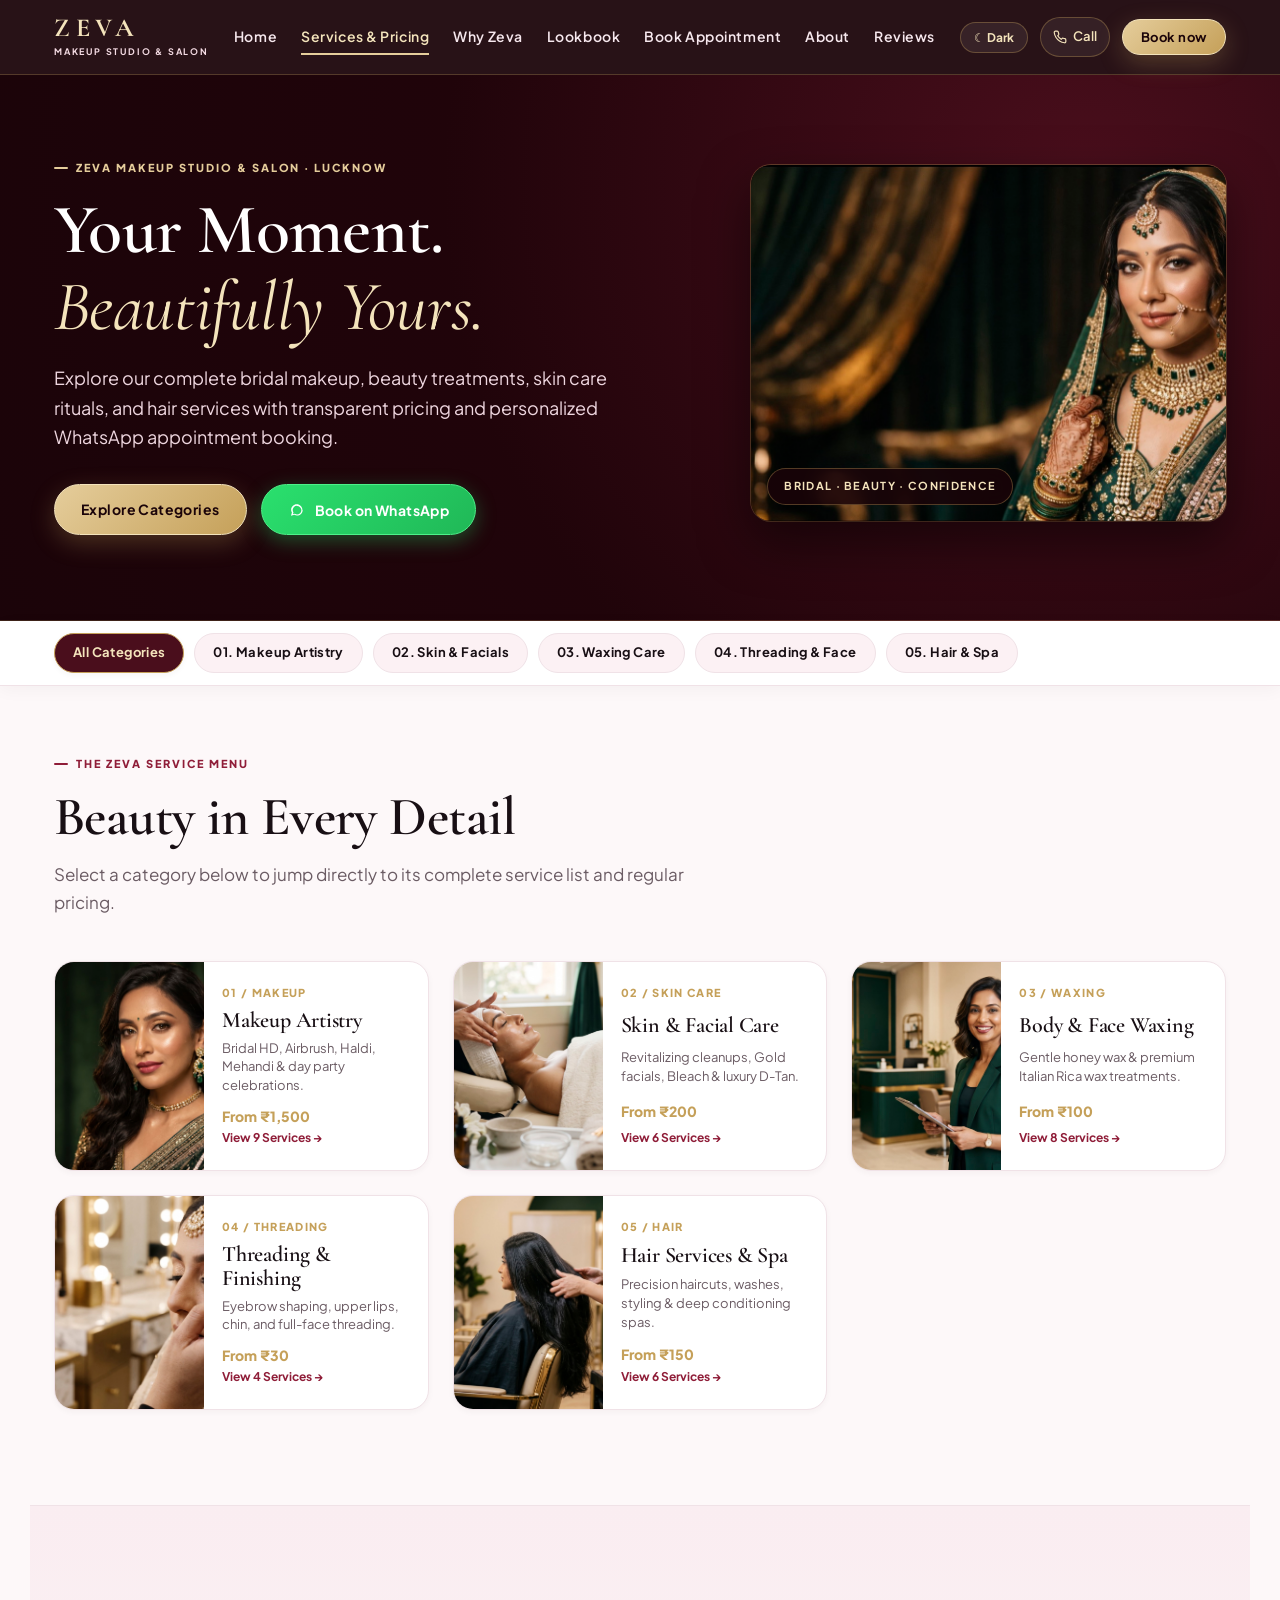
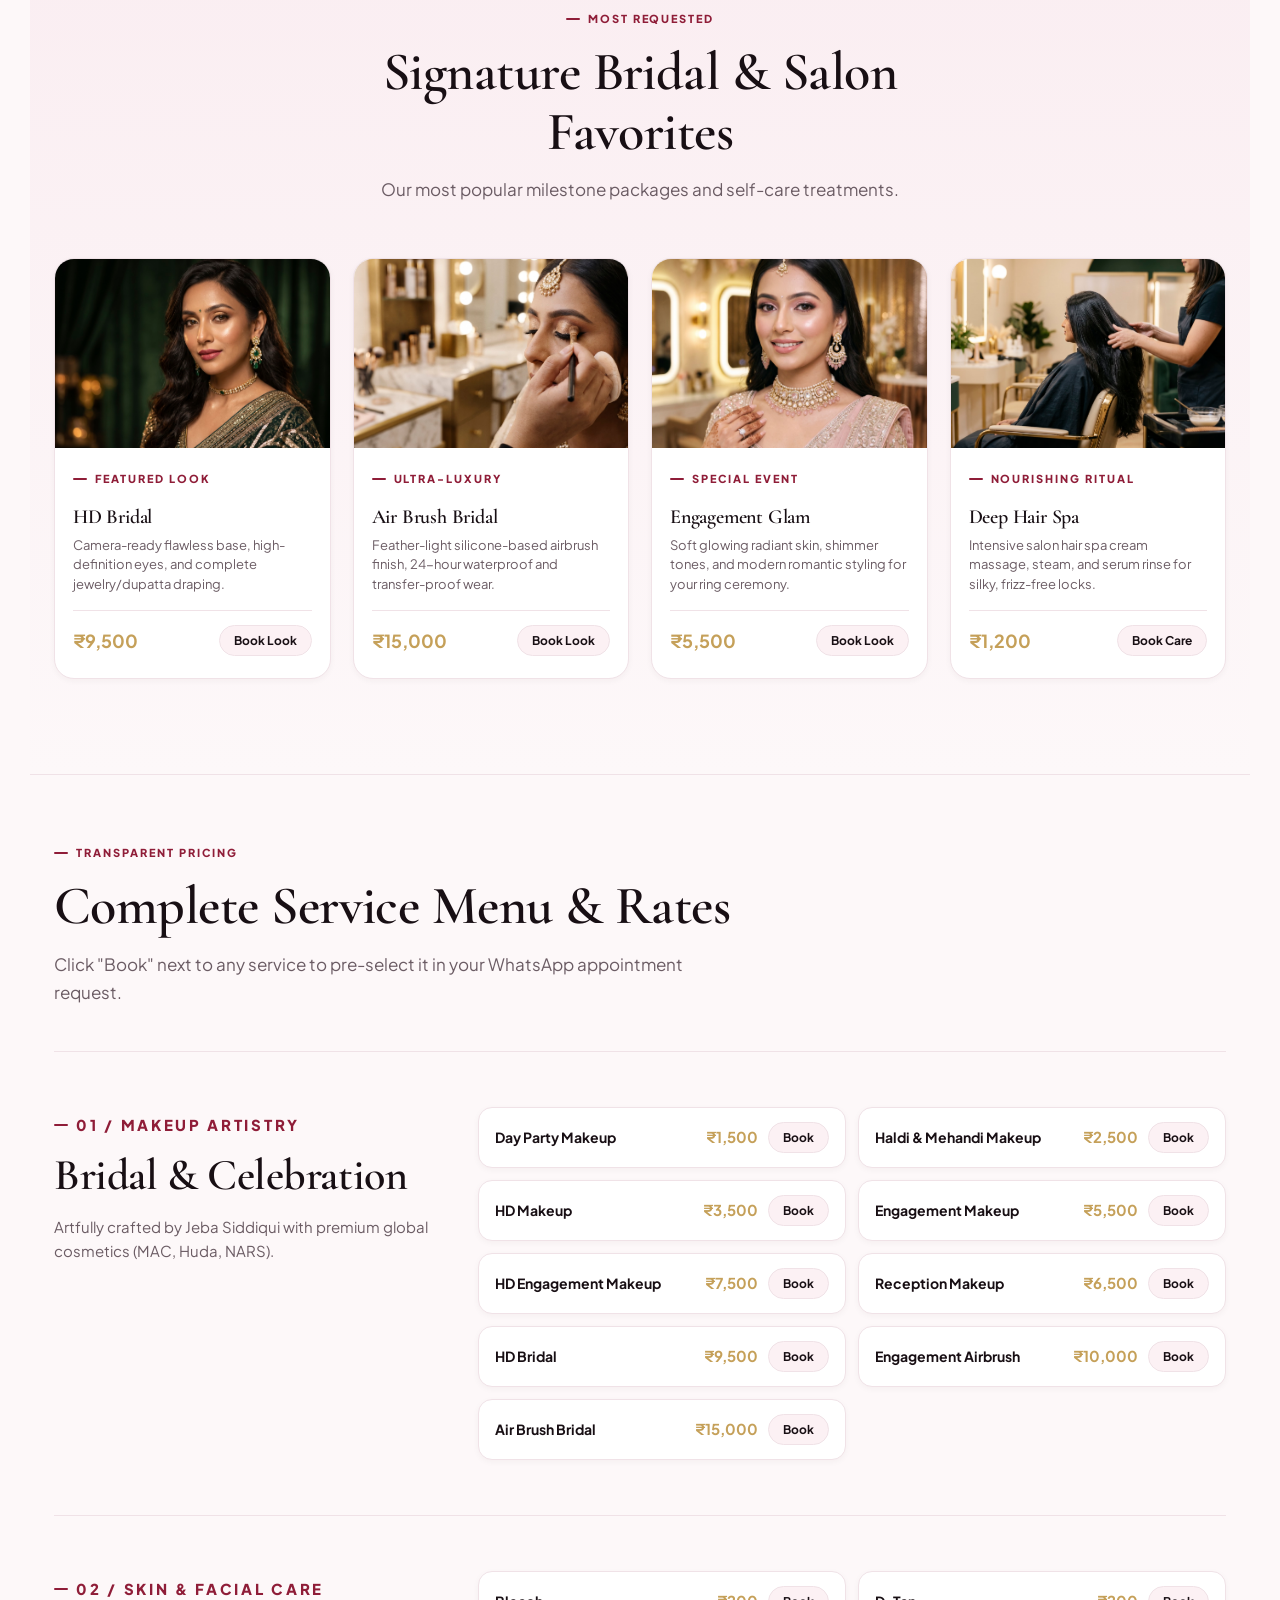
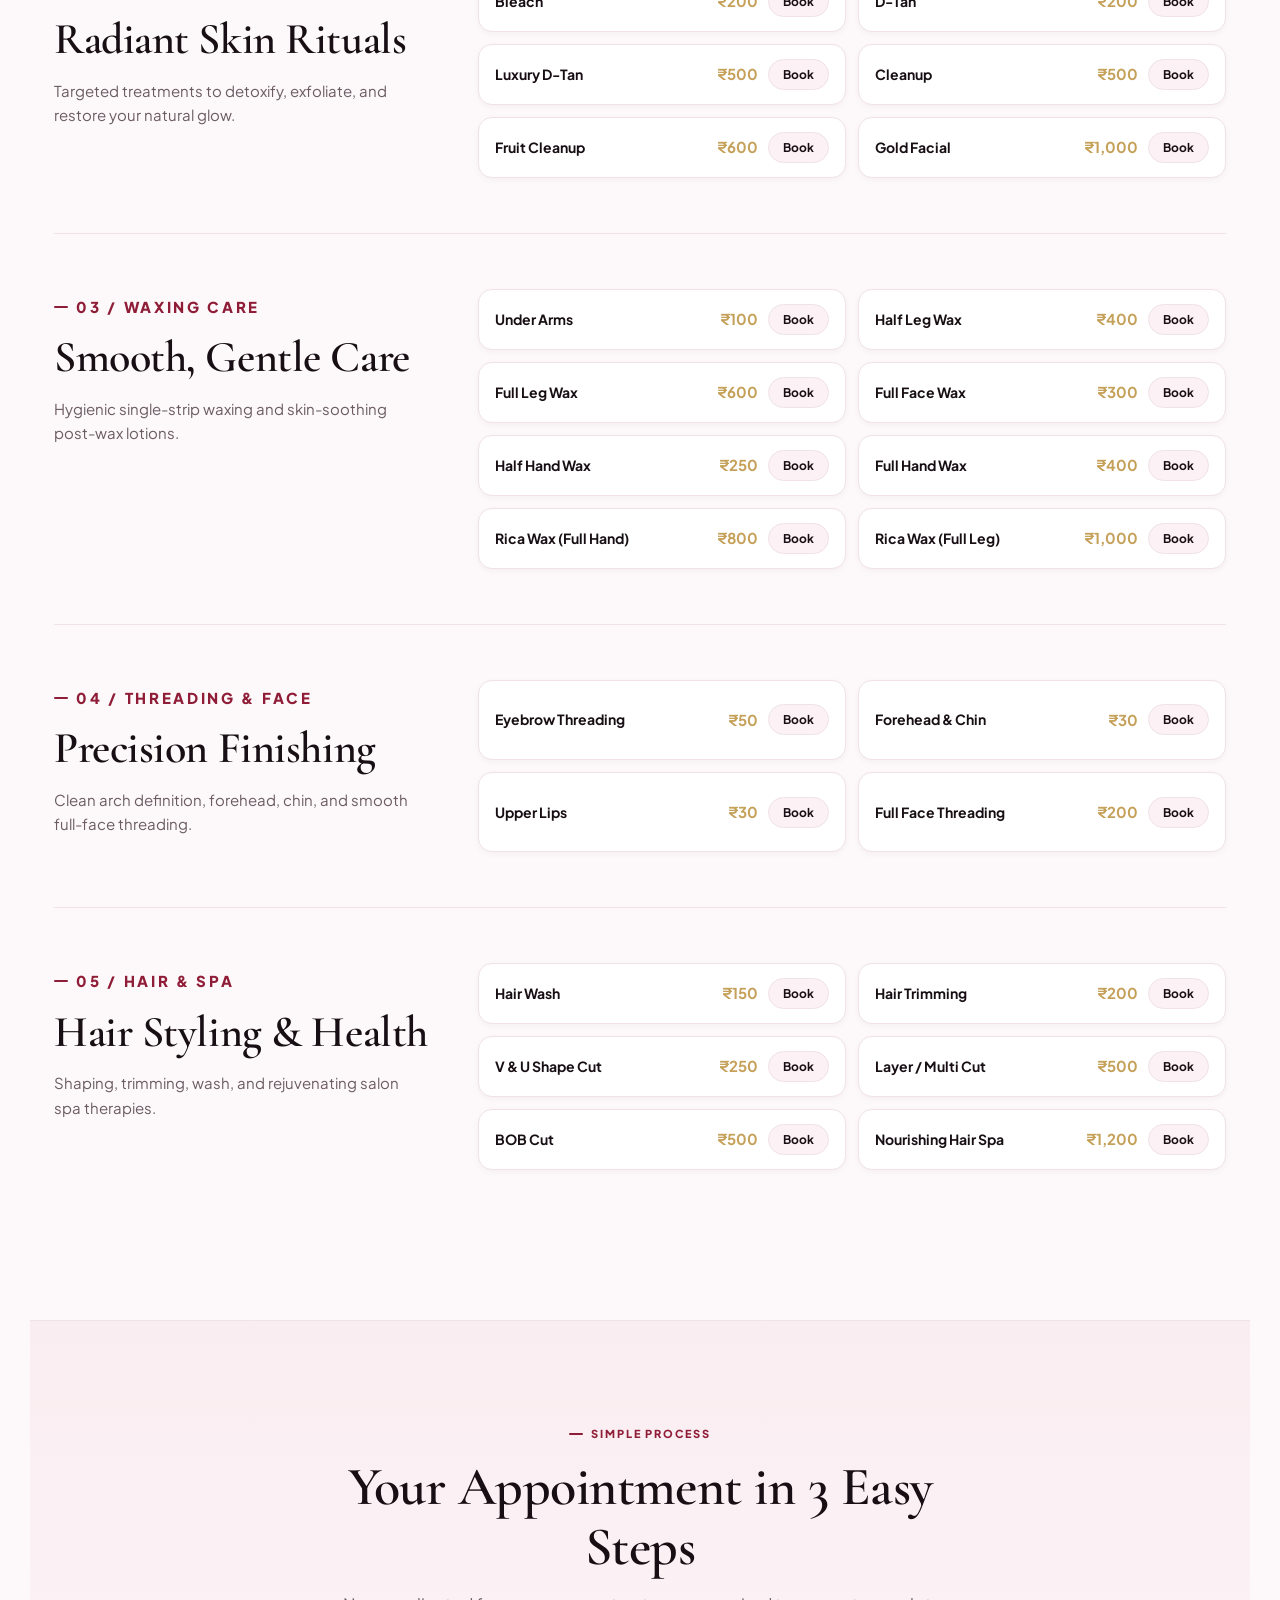
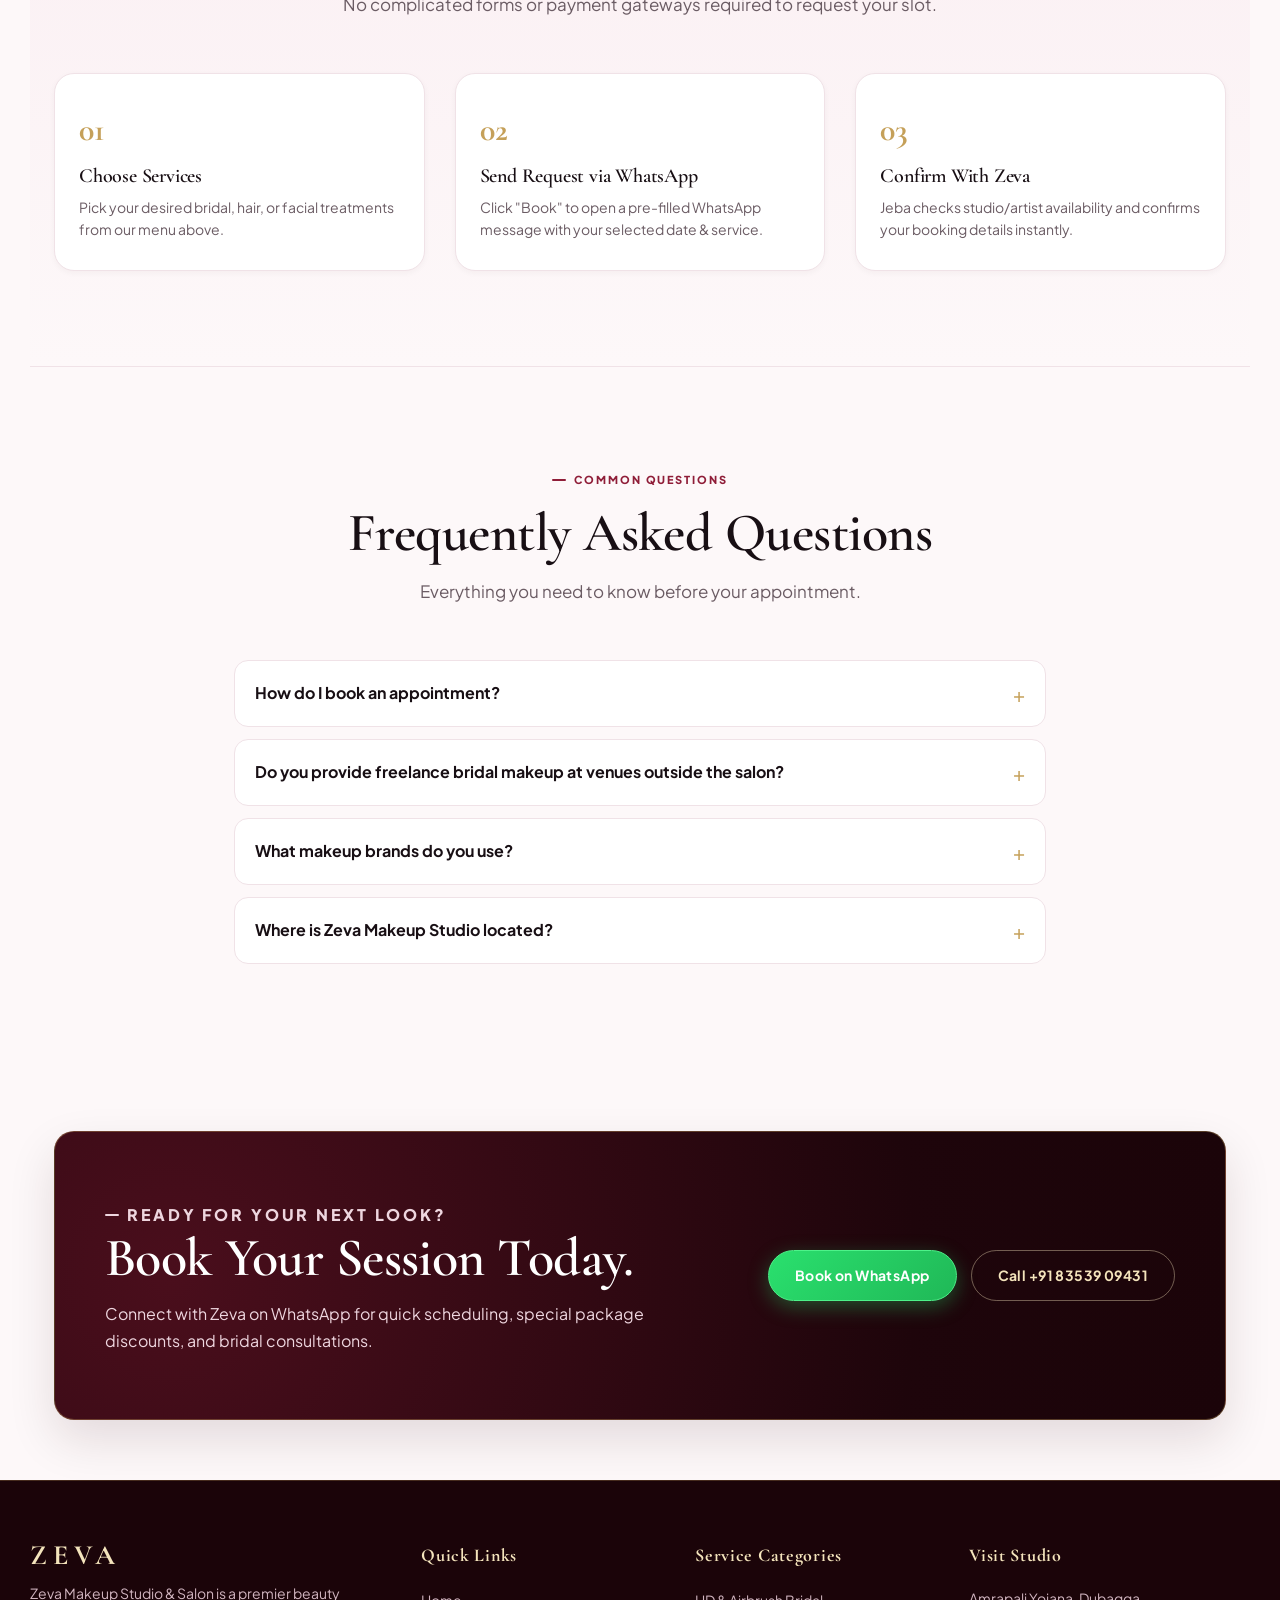
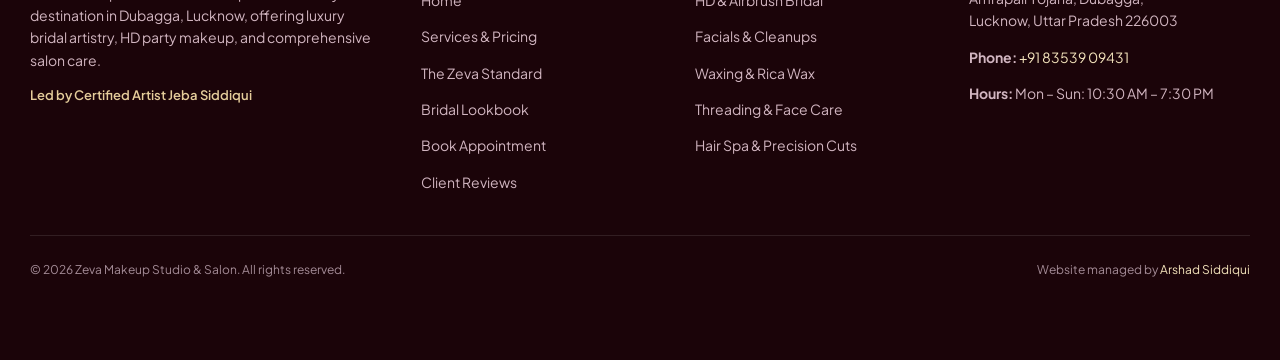
==== commit babc2369: "feat: add guaranteed visible WhatsApp QR code, dark mode toggle, and on-page booking section" ====
--- a/services.html
+++ b/services.html
@@ -35,20 +35,23 @@
       <div class="nav-links">
         <a href="/">Home</a>
         <a href="services.html" class="active">Services &amp; Pricing</a>
-        <a href="/#standards">The Zeva Standard</a>
+        <a href="/#standards">Why Zeva</a>
         <a href="/#lookbook">Lookbook</a>
+        <a href="/#book">Book Appointment</a>
         <a href="/#about">About</a>
         <a href="/#testimonials">Reviews</a>
-        <a href="/#contact">Contact</a>
       </div>
 
       <div class="nav-actions">
-        <a class="nav-phone" href="tel:+918353909431" title="Call Zeva">
+        <!-- Dark / Light Mode Switcher -->
+        <button class="theme-toggle" type="button" aria-label="Toggle dark mode">☾ Dark</button>
+
+        <a class="nav-phone" href="tel:+918353909431" title="Call Zeva Studio">
           <svg width="14" height="14" viewBox="0 0 24 24" fill="none" stroke="currentColor" stroke-width="2" stroke-linecap="round" stroke-linejoin="round"><path d="M22 16.92v3a2 2 0 0 1-2.18 2 19.79 19.79 0 0 1-8.63-3.07 19.5 19.5 0 0 1-6-6 19.79 19.79 0 0 1-3.07-8.67A2 2 0 0 1 4.11 2h3a2 2 0 0 1 2 1.72 12.84 12.84 0 0 0 .7 2.81 2 2 0 0 1-.45 2.11L8.09 9.91a16 16 0 0 0 6 6l1.27-1.27a2 2 0 0 1 2.11-.45 12.84 12.84 0 0 0 2.81.7A2 2 0 0 1 22 16.92z"></path></svg>
-          <span>Call Us</span>
+          <span>Call</span>
         </a>
         <button class="nav-book" type="button" data-open-booking>
-          <span>Book Appointment</span>
+          <span>Book now</span>
         </button>
         <button class="nav-toggle" type="button" aria-label="Toggle navigation menu" aria-expanded="false">&#9776;</button>
       </div>
@@ -412,6 +415,7 @@
           <li><a href="services.html">Services &amp; Pricing</a></li>
           <li><a href="/#standards">The Zeva Standard</a></li>
           <li><a href="/#lookbook">Bridal Lookbook</a></li>
+          <li><a href="/#book">Book Appointment</a></li>
           <li><a href="/#testimonials">Client Reviews</a></li>
         </ul>
       </div>
@@ -441,13 +445,13 @@
     </div>
   </footer>
 
-  <!-- Appointment Booking Modal Dialog -->
+  <!-- Appointment Booking Modal Dialog with Live QR Code -->
   <dialog class="booking-modal" id="booking-modal" aria-labelledby="booking-title">
     <form method="dialog" class="modal-shell">
       <button class="close" type="button" aria-label="Close booking form">&times;</button>
       <p class="eyebrow ink">Instant Appointment Request</p>
       <h2 id="booking-title">Book via WhatsApp</h2>
-      <p style="font-size: 13px; color: var(--ink-600); margin: 0 0 16px 0;">Fill in your details below and WhatsApp will open with your customized appointment message ready to send.</p>
+      <p style="font-size: 13px; color: var(--text-muted); margin: 0 0 16px 0;">Fill in your details below and WhatsApp will open with your customized appointment message ready to send.</p>
       
       <div class="quick-form">
         <label>
@@ -457,8 +461,8 @@
 
         <label>
           Desired Service *
-          <input name="service" list="service-list" required maxlength="120" placeholder="e.g. HD Bridal, Facial, Hair Spa">
-          <datalist id="service-list">
+          <input name="service" list="modal-service-list" required maxlength="120" placeholder="e.g. HD Bridal, Facial, Hair Spa">
+          <datalist id="modal-service-list">
             <option value="HD Bridal (₹9,500)">
             <option value="Air Brush Bridal (₹15,000)">
             <option value="Engagement Makeup (₹5,500)">
@@ -490,8 +494,8 @@
         <label>
           Appointment Location *
           <select name="type" required>
-            <option value="At the salon (Dubagga)">At Zeva Salon (Dubagga, Lucknow)</option>
-            <option value="Freelance / At My Venue">Freelance / At My Venue (Lucknow)</option>
+            <option value="At the salon">At Zeva Salon (Dubagga, Lucknow)</option>
+            <option value="Freelance / another location">Freelance / at another venue</option>
           </select>
         </label>
 
@@ -507,6 +511,23 @@
         <a class="form-link" href="https://docs.google.com/forms/d/e/1FAIpQLSdlE_HU9J3QaApyy7PPLVn61SA3UjmPYv734FfahQmQXUkTKg/viewform?usp=publish-editor" target="_blank" rel="noopener noreferrer">
           Prefer Google Forms instead? Click here &rarr;
         </a>
+
+        <!-- MODAL LIVE QR CODE CONTAINER -->
+        <div class="qr-box-container">
+          <div class="qr-box-header">
+            <div class="qr-box-title">
+              <span class="qr-icon">📱</span>
+              <span>Scan to continue in WhatsApp</span>
+            </div>
+            <p class="qr-box-desc">Scan with your smartphone to send this appointment request directly on WhatsApp.</p>
+          </div>
+          <div id="modal-qr-code" class="qr-code-frame"></div>
+          <div>
+            <a id="modal-qr-link" class="qr-action-link" href="https://wa.me/918353909431" target="_blank" rel="noopener noreferrer">
+              Open the same WhatsApp request &nearr;
+            </a>
+          </div>
+        </div>
       </div>
     </form>
   </dialog>
@@ -524,6 +545,7 @@
     </div>
   </div>
 
-  <script src="assets/js/site.js?v=3"></script>
+  <script src="assets/js/qrcode.min.js"></script>
+  <script src="assets/js/site.js?v=4"></script>
 </body>
 </html>
--- a/assets/css/styles.css
+++ b/assets/css/styles.css
@@ -1,11 +1,11 @@
 /* ==========================================================================
-   ZEVA MAKEUP STUDIO & SALON — LUXURY DESIGN SYSTEM
+   ZEVA MAKEUP STUDIO & SALON — LUXURY DESIGN SYSTEM (Light & Dark Mode)
    ========================================================================== */
 
 @import url('https://fonts.googleapis.com/css2?family=Cormorant+Garamond:ital,wght@0,500;0,600;0,700;1,400;1,600&family=Plus+Jakarta+Sans:wght@400;500;600;700;800&display=swap');
 
 :root {
-  /* Brand Palette: Royal Burgundy, Champagne Gold & Rosewater Cream */
+  /* Brand Palette (Default Light Theme) */
   --burgundy-950: #1b0409;
   --burgundy-900: #2d0710;
   --burgundy-800: #4a0e1c;
@@ -23,11 +23,24 @@
   --rose-100: #faedf1;
   --rose-200: #f5dce4;
   --rose-300: #edc2cf;
-  
-  --ink-900: #180f14;
-  --ink-800: #2b1d24;
-  --ink-600: #57464e;
-  --ink-400: #84727b;
+
+  /* Semantic Theme Variables */
+  --bg-body: #fdf8f9;
+  --bg-card: #ffffff;
+  --bg-card-alt: #fcf1f4;
+  --bg-header: rgba(27, 4, 9, 0.94);
+  --bg-input: #ffffff;
+  --bg-section-soft: linear-gradient(180deg, #faedf1 0%, #fdf8f9 100%);
+  --bg-banner: radial-gradient(circle at 10% 50%, #4a0e1c 0%, #1e050b 70%, #1b0409 100%);
+
+  --text-main: #180f14;
+  --text-lead: #3a2530;
+  --text-muted: #6b5c64;
+  --text-light: #8e7c85;
+
+  --border-subtle: #f0e2e7;
+  --border-input: #e0cad2;
+  --border-gold: #e5cd9b;
 
   --white: #ffffff;
   --whatsapp-green: #25d366;
@@ -44,19 +57,49 @@
   --shadow-lg: 0 20px 48px rgba(45, 7, 16, 0.12);
   --shadow-gold: 0 8px 24px var(--gold-glow);
 
-  /* Borders & Radius */
+  /* Radius */
   --radius-sm: 8px;
   --radius-md: 14px;
   --radius-lg: 20px;
   --radius-pill: 9999px;
-  --border-subtle: 1px solid var(--rose-200);
-  --border-gold: 1px solid var(--gold-400);
 
   /* Transitions */
   --transition-fast: 0.2s cubic-bezier(0.16, 1, 0.3, 1);
   --transition-normal: 0.3s cubic-bezier(0.16, 1, 0.3, 1);
 }
 
+/* ==========================================================================
+   DARK THEME OVERRIDES
+   ========================================================================== */
+
+[data-theme="dark"] {
+  --bg-body: #100407;
+  --bg-card: #1c080f;
+  --bg-card-alt: #260c16;
+  --bg-header: rgba(16, 4, 7, 0.96);
+  --bg-input: #230a13;
+  --bg-section-soft: linear-gradient(180deg, #18060c 0%, #100407 100%);
+  --bg-banner: radial-gradient(circle at 10% 50%, #360813 0%, #170308 70%, #0d0205 100%);
+
+  --text-main: #faedf1;
+  --text-lead: #eed1dc;
+  --text-muted: #b89fa9;
+  --text-light: #d6b5c2;
+
+  --border-subtle: #38121d;
+  --border-input: #4d1c2b;
+  --border-gold: #c5a059;
+
+  --rose-50: #100407;
+  --rose-100: #1a060d;
+  --rose-200: #2e0d18;
+
+  --shadow-xs: 0 2px 6px rgba(0, 0, 0, 0.3);
+  --shadow-sm: 0 4px 14px rgba(0, 0, 0, 0.4);
+  --shadow-md: 0 10px 28px rgba(0, 0, 0, 0.55);
+  --shadow-lg: 0 20px 48px rgba(0, 0, 0, 0.7);
+}
+
 /* Base & Reset */
 *, *::before, *::after {
   box-sizing: border-box;
@@ -69,13 +112,14 @@
 
 body {
   margin: 0;
-  background-color: var(--rose-50);
-  color: var(--ink-900);
+  background-color: var(--bg-body);
+  color: var(--text-main);
   font-family: var(--font-sans);
   font-size: 16px;
   line-height: 1.65;
   -webkit-font-smoothing: antialiased;
   -moz-osx-font-smoothing: grayscale;
+  transition: background-color var(--transition-normal), color var(--transition-normal);
 }
 
 img {
@@ -106,7 +150,7 @@
   position: sticky;
   top: 0;
   z-index: 100;
-  background: rgba(27, 4, 9, 0.94);
+  background: var(--bg-header);
   backdrop-filter: blur(14px);
   -webkit-backdrop-filter: blur(14px);
   border-bottom: 1px solid rgba(197, 160, 89, 0.28);
@@ -121,7 +165,7 @@
   display: flex;
   justify-content: space-between;
   align-items: center;
-  gap: 20px;
+  gap: 16px;
 }
 
 .brand-wrapper {
@@ -151,7 +195,7 @@
 .nav-links {
   display: flex;
   align-items: center;
-  gap: 28px;
+  gap: 24px;
 }
 
 .nav-links a {
@@ -188,7 +232,28 @@
 .nav-actions {
   display: flex;
   align-items: center;
-  gap: 14px;
+  gap: 12px;
+}
+
+.theme-toggle {
+  background: rgba(255, 255, 255, 0.07);
+  border: 1px solid rgba(197, 160, 89, 0.35);
+  color: var(--gold-300);
+  border-radius: var(--radius-pill);
+  padding: 7px 13px;
+  font-size: 12px;
+  font-weight: 700;
+  cursor: pointer;
+  display: inline-flex;
+  align-items: center;
+  gap: 6px;
+  transition: all var(--transition-fast);
+}
+
+.theme-toggle:hover {
+  background: rgba(197, 160, 89, 0.2);
+  border-color: var(--gold-400);
+  transform: translateY(-1px);
 }
 
 .nav-phone {
@@ -288,7 +353,7 @@
 .button-quiet,
 .button-outline {
   background: transparent;
-  color: var(--rose-50);
+  color: var(--gold-300);
   border: 1px solid rgba(244, 228, 188, 0.4);
   box-shadow: none;
 }
@@ -312,12 +377,6 @@
   background: var(--burgundy-800);
   color: var(--white);
   transform: translateY(-2px);
-}
-
-.button-light {
-  background: var(--gold-300);
-  color: var(--burgundy-950);
-  border-color: var(--gold-400);
 }
 
 /* ==========================================================================
@@ -337,7 +396,11 @@
 }
 
 .eyebrow.ink {
-  color: var(--burgundy-700);
+  color: var(--burgundy-600);
+}
+
+[data-theme="dark"] .eyebrow.ink {
+  color: var(--gold-400);
 }
 
 .eyebrow::before {
@@ -381,7 +444,7 @@
 }
 
 .lead.dark {
-  color: var(--ink-600);
+  color: var(--text-lead);
 }
 
 .section {
@@ -392,9 +455,9 @@
 
 .section.soft {
   max-width: none;
-  background: linear-gradient(180deg, var(--rose-100) 0%, var(--rose-50) 100%);
-  border-top: 1px solid var(--rose-200);
-  border-bottom: 1px solid var(--rose-200);
+  background: var(--bg-section-soft);
+  border-top: 1px solid var(--border-subtle);
+  border-bottom: 1px solid var(--border-subtle);
 }
 
 .section-inner {
@@ -414,7 +477,7 @@
 }
 
 .section-subtitle {
-  color: var(--ink-600);
+  color: var(--text-muted);
   font-size: 17px;
   margin: -6px 0 0 0;
 }
@@ -559,13 +622,12 @@
   color: #eed6df;
 }
 
-/* Floating Testimonial Pill on Hero */
 .hero-floating-card {
   position: absolute;
   top: -20px;
   right: -20px;
   background: rgba(255, 255, 255, 0.95);
-  color: var(--ink-900);
+  color: #180f14;
   padding: 14px 18px;
   border-radius: var(--radius-md);
   box-shadow: var(--shadow-lg);
@@ -623,6 +685,240 @@
 }
 
 /* ==========================================================================
+   ON-PAGE APPOINTMENT BOOKING SECTION (With Visible QR Code)
+   ========================================================================== */
+
+.appointment-booking-section {
+  padding: 90px 24px;
+}
+
+.appointment-grid {
+  display: grid;
+  grid-template-columns: 1fr 1.05fr;
+  gap: 60px;
+  align-items: start;
+}
+
+.appointment-info h2 {
+  font-size: clamp(38px, 5vw, 60px);
+  margin: 0 0 16px 0;
+  color: var(--text-main);
+}
+
+.appointment-info .lead {
+  color: var(--text-lead);
+  margin-bottom: 30px;
+}
+
+.appointment-meta-list {
+  list-style: none;
+  padding: 0;
+  margin: 0 0 35px 0;
+  display: grid;
+  gap: 16px;
+}
+
+.appointment-meta-item {
+  display: flex;
+  align-items: flex-start;
+  gap: 14px;
+  background: var(--bg-card);
+  padding: 16px 18px;
+  border-radius: var(--radius-md);
+  border: 1px solid var(--border-subtle);
+  box-shadow: var(--shadow-xs);
+}
+
+.appointment-meta-icon {
+  width: 40px;
+  height: 40px;
+  border-radius: 50%;
+  background: var(--bg-card-alt);
+  display: grid;
+  place-items: center;
+  font-size: 18px;
+  color: var(--burgundy-700);
+  flex-shrink: 0;
+}
+
+[data-theme="dark"] .appointment-meta-icon {
+  color: var(--gold-400);
+}
+
+.appointment-meta-text strong {
+  display: block;
+  font-size: 14px;
+  color: var(--text-main);
+}
+
+.appointment-meta-text span {
+  font-size: 13px;
+  color: var(--text-muted);
+}
+
+/* Booking Card Panel */
+.booking-card-panel {
+  background: var(--bg-card);
+  border: 1px solid var(--border-subtle);
+  border-top: 5px solid var(--gold-500);
+  border-radius: var(--radius-lg);
+  padding: 36px 30px;
+  box-shadow: var(--shadow-lg);
+  transition: all var(--transition-normal);
+}
+
+.booking-card-panel h3 {
+  font-size: 26px;
+  color: var(--text-main);
+  margin: 0 0 6px 0;
+}
+
+.booking-card-panel p.sub {
+  font-size: 13px;
+  color: var(--text-muted);
+  margin: 0 0 22px 0;
+}
+
+/* Form inputs */
+.quick-form {
+  display: grid;
+  gap: 16px;
+}
+
+.quick-form label {
+  display: grid;
+  gap: 6px;
+  font-size: 13px;
+  font-weight: 700;
+  color: var(--text-main);
+}
+
+.quick-form input,
+.quick-form select,
+.quick-form textarea {
+  font-family: inherit;
+  font-size: 14px;
+  padding: 12px 14px;
+  border: 1px solid var(--border-input);
+  border-radius: var(--radius-sm);
+  background: var(--bg-input);
+  color: var(--text-main);
+  transition: all var(--transition-fast);
+}
+
+.quick-form input:focus,
+.quick-form select:focus,
+.quick-form textarea:focus {
+  outline: none;
+  border-color: var(--gold-500);
+  box-shadow: 0 0 0 3px rgba(197, 160, 89, 0.25);
+}
+
+.quick-form textarea {
+  min-height: 75px;
+  resize: vertical;
+}
+
+.form-link {
+  font-size: 12px;
+  color: var(--burgundy-600);
+  font-weight: 700;
+  text-align: center;
+  margin-top: 6px;
+  display: block;
+}
+
+[data-theme="dark"] .form-link {
+  color: var(--gold-400);
+}
+
+/* ==========================================================================
+   QR CODE BOX (GUARANTEED VISIBILITY & SHARP RENDERING)
+   ========================================================================== */
+
+.qr-box-container {
+  margin-top: 24px;
+  background: var(--bg-card-alt);
+  border: 1px dashed var(--gold-500);
+  border-radius: var(--radius-md);
+  padding: 24px 20px;
+  text-align: center;
+  position: relative;
+  transition: all var(--transition-normal);
+}
+
+.qr-box-header {
+  margin-bottom: 14px;
+}
+
+.qr-box-title {
+  font-size: 15px;
+  font-weight: 800;
+  color: var(--text-main);
+  margin: 0 0 4px 0;
+  display: flex;
+  align-items: center;
+  justify-content: center;
+  gap: 8px;
+}
+
+.qr-box-title span.qr-icon {
+  color: var(--whatsapp-green);
+  font-size: 18px;
+}
+
+.qr-box-desc {
+  font-size: 12px;
+  color: var(--text-muted);
+  line-height: 1.45;
+  margin: 0 auto;
+  max-width: 320px;
+}
+
+.qr-code-frame {
+  display: inline-flex;
+  justify-content: center;
+  align-items: center;
+  background: #ffffff;
+  padding: 14px;
+  border-radius: var(--radius-md);
+  box-shadow: 0 6px 20px rgba(0, 0, 0, 0.12);
+  border: 2px solid var(--gold-400);
+  margin: 14px auto 14px auto;
+  min-width: 178px;
+  min-height: 178px;
+}
+
+.qr-code-frame img,
+.qr-code-frame canvas {
+  display: block !important;
+  margin: 0 auto;
+  width: 150px !important;
+  height: 150px !important;
+  image-rendering: pixelated;
+}
+
+.qr-action-link {
+  display: inline-flex;
+  align-items: center;
+  gap: 6px;
+  font-size: 13px;
+  font-weight: 750;
+  color: var(--burgundy-700);
+  text-decoration: underline;
+  text-underline-offset: 4px;
+  transition: color var(--transition-fast);
+}
+
+[data-theme="dark"] .qr-action-link {
+  color: var(--gold-300);
+}
+
+.qr-action-link:hover {
+  color: var(--gold-500);
+}
+
+/* ==========================================================================
    TRUST PILLARS / WHY CHOOSE ZEVA
    ========================================================================== */
 
@@ -634,8 +930,8 @@
 }
 
 .pillar-card {
-  background: var(--white);
-  border: 1px solid var(--rose-200);
+  background: var(--bg-card);
+  border: 1px solid var(--border-subtle);
   border-radius: var(--radius-lg);
   padding: 30px 24px;
   box-shadow: var(--shadow-xs);
@@ -654,8 +950,8 @@
   width: 52px;
   height: 52px;
   border-radius: var(--radius-md);
-  background: var(--rose-100);
-  border: 1px solid var(--rose-200);
+  background: var(--bg-card-alt);
+  border: 1px solid var(--border-subtle);
   display: grid;
   place-items: center;
   color: var(--burgundy-700);
@@ -664,6 +960,10 @@
   transition: all var(--transition-fast);
 }
 
+[data-theme="dark"] .pillar-icon-box {
+  color: var(--gold-300);
+}
+
 .pillar-card:hover .pillar-icon-box {
   background: var(--burgundy-800);
   color: var(--gold-300);
@@ -673,11 +973,11 @@
 .pillar-card h3 {
   font-size: 20px;
   margin: 0 0 10px 0;
-  color: var(--burgundy-900);
+  color: var(--text-main);
 }
 
 .pillar-card p {
-  color: var(--ink-600);
+  color: var(--text-muted);
   font-size: 14px;
   line-height: 1.55;
   margin: 0;
@@ -695,8 +995,8 @@
 }
 
 .showcase-card {
-  background: var(--white);
-  border: 1px solid var(--rose-200);
+  background: var(--bg-card);
+  border: 1px solid var(--border-subtle);
   border-radius: var(--radius-lg);
   overflow: hidden;
   box-shadow: var(--shadow-sm);
@@ -755,11 +1055,11 @@
 .showcase-card-body h3 {
   font-size: 24px;
   margin: 0 0 8px 0;
-  color: var(--burgundy-900);
+  color: var(--text-main);
 }
 
 .showcase-card-body p {
-  color: var(--ink-600);
+  color: var(--text-muted);
   font-size: 14px;
   line-height: 1.55;
   margin: 0 0 20px 0;
@@ -771,33 +1071,37 @@
   justify-content: space-between;
   align-items: center;
   padding-top: 16px;
-  border-top: 1px solid var(--rose-200);
+  border-top: 1px solid var(--border-subtle);
 }
 
 .showcase-price {
   font-size: 18px;
   font-weight: 800;
-  color: var(--burgundy-700);
+  color: var(--gold-500);
 }
 
 .showcase-price small {
   font-size: 12px;
   font-weight: 500;
-  color: var(--ink-400);
+  color: var(--text-muted);
 }
 
 .showcase-link {
   font-size: 13px;
   font-weight: 700;
-  color: var(--burgundy-700);
+  color: var(--burgundy-600);
   display: inline-flex;
   align-items: center;
   gap: 4px;
   transition: color var(--transition-fast);
 }
 
+[data-theme="dark"] .showcase-link {
+  color: var(--gold-300);
+}
+
 .showcase-link:hover {
-  color: var(--gold-600);
+  color: var(--gold-500);
 }
 
 /* ==========================================================================
@@ -812,12 +1116,12 @@
 }
 
 .about-content h2 {
-  color: var(--burgundy-900);
+  color: var(--text-main);
 }
 
 .about-lead {
   font-size: 18px;
-  color: var(--ink-800);
+  color: var(--text-lead);
   line-height: 1.7;
   margin-bottom: 24px;
 }
@@ -836,7 +1140,7 @@
   gap: 10px;
   font-size: 14px;
   font-weight: 600;
-  color: var(--ink-800);
+  color: var(--text-main);
 }
 
 .about-features-list li svg {
@@ -852,8 +1156,8 @@
   border-radius: var(--radius-lg);
   overflow: hidden;
   box-shadow: var(--shadow-lg);
-  border: 1px solid var(--rose-200);
-  background: var(--white);
+  border: 1px solid var(--border-subtle);
+  background: var(--bg-card);
 }
 
 .about-photo-card img {
@@ -964,8 +1268,8 @@
 }
 
 .testimonial-card {
-  background: var(--white);
-  border: 1px solid var(--rose-200);
+  background: var(--bg-card);
+  border: 1px solid var(--border-subtle);
   border-radius: var(--radius-lg);
   padding: 32px 26px;
   box-shadow: var(--shadow-xs);
@@ -992,7 +1296,7 @@
   font-family: var(--font-serif);
   font-size: 18px;
   line-height: 1.5;
-  color: var(--burgundy-950);
+  color: var(--text-main);
   font-style: italic;
   margin: 0 0 20px 0;
   flex-grow: 1;
@@ -1003,30 +1307,31 @@
   align-items: center;
   gap: 12px;
   padding-top: 16px;
-  border-top: 1px solid var(--rose-100);
+  border-top: 1px solid var(--border-subtle);
 }
 
 .testimonial-avatar {
   width: 42px;
   height: 42px;
   border-radius: 50%;
-  background: var(--rose-200);
-  color: var(--burgundy-800);
+  background: var(--bg-card-alt);
+  color: var(--gold-500);
   font-weight: 700;
   font-size: 14px;
   display: grid;
   place-items: center;
+  border: 1px solid var(--border-subtle);
 }
 
 .testimonial-meta strong {
   display: block;
   font-size: 14px;
-  color: var(--ink-900);
+  color: var(--text-main);
 }
 
 .testimonial-meta span {
   font-size: 12px;
-  color: var(--ink-400);
+  color: var(--text-muted);
 }
 
 /* ==========================================================================
@@ -1041,8 +1346,8 @@
 }
 
 .social-link-card {
-  background: var(--white);
-  border: 1px solid var(--rose-200);
+  background: var(--bg-card);
+  border: 1px solid var(--border-subtle);
   border-radius: var(--radius-md);
   padding: 20px;
   display: flex;
@@ -1055,7 +1360,7 @@
 .social-link-card:hover {
   transform: translateY(-3px);
   box-shadow: var(--shadow-sm);
-  border-color: var(--burgundy-600);
+  border-color: var(--gold-400);
 }
 
 .social-icon-circle {
@@ -1077,12 +1382,12 @@
 .social-link-info strong {
   display: block;
   font-size: 14px;
-  color: var(--burgundy-900);
+  color: var(--text-main);
 }
 
 .social-link-info span {
   font-size: 12px;
-  color: var(--ink-400);
+  color: var(--text-muted);
 }
 
 /* ==========================================================================
@@ -1090,7 +1395,7 @@
    ========================================================================== */
 
 .booking-banner-wrap {
-  background: radial-gradient(circle at 10% 50%, #4a0e1c 0%, #1e050b 70%, var(--burgundy-950) 100%);
+  background: var(--bg-banner);
   color: var(--white);
   border-radius: var(--radius-lg);
   padding: 65px 50px;
@@ -1196,27 +1501,29 @@
   padding: 0;
   border: 0;
   background: transparent;
-  max-width: min(540px, calc(100vw - 32px));
+  max-width: min(580px, calc(100vw - 32px));
   border-radius: var(--radius-lg);
   box-shadow: 0 25px 80px rgba(0, 0, 0, 0.6);
 }
 
 .booking-modal::backdrop {
-  background: rgba(20, 3, 7, 0.85);
+  background: rgba(14, 3, 6, 0.88);
   backdrop-filter: blur(8px);
 }
 
 .modal-shell {
-  background: var(--white);
+  background: var(--bg-card);
   border-radius: var(--radius-lg);
   border-top: 5px solid var(--gold-500);
   padding: 36px 32px;
   position: relative;
+  max-height: 90vh;
+  overflow-y: auto;
 }
 
 .modal-shell h2 {
   font-size: 32px;
-  color: var(--burgundy-900);
+  color: var(--text-main);
   margin: 0 0 8px 0;
 }
 
@@ -1227,12 +1534,12 @@
   width: 36px;
   height: 36px;
   border-radius: 50%;
-  border: 1px solid var(--rose-200);
-  background: var(--rose-50);
+  border: 1px solid var(--border-subtle);
+  background: var(--bg-card-alt);
   font-size: 22px;
   line-height: 1;
   cursor: pointer;
-  color: var(--burgundy-900);
+  color: var(--text-main);
   display: grid;
   place-items: center;
   transition: all var(--transition-fast);
@@ -1243,56 +1550,8 @@
   color: var(--white);
 }
 
-.quick-form {
-  display: grid;
-  gap: 16px;
-  margin-top: 22px;
-}
-
-.quick-form label {
-  display: grid;
-  gap: 6px;
-  font-size: 13px;
-  font-weight: 700;
-  color: var(--ink-800);
-}
-
-.quick-form input,
-.quick-form select,
-.quick-form textarea {
-  font-family: inherit;
-  font-size: 14px;
-  padding: 12px 14px;
-  border: 1px solid var(--rose-300);
-  border-radius: var(--radius-sm);
-  background: var(--white);
-  color: var(--ink-900);
-  transition: all var(--transition-fast);
-}
-
-.quick-form input:focus,
-.quick-form select:focus,
-.quick-form textarea:focus {
-  outline: none;
-  border-color: var(--gold-500);
-  box-shadow: 0 0 0 3px rgba(197, 160, 89, 0.2);
-}
-
-.quick-form textarea {
-  min-height: 75px;
-  resize: vertical;
-}
-
-.form-link {
-  font-size: 12px;
-  color: var(--burgundy-700);
-  font-weight: 700;
-  text-align: center;
-  margin-top: 8px;
-}
-
-/* ==========================================================================
-   MOBILE FLOATING BOOKING BAR (Conversion Booster)
+/* ==========================================================================
+   MOBILE FLOATING BOOKING BAR
    ========================================================================== */
 
 .mobile-floating-bar {
@@ -1302,11 +1561,12 @@
   left: 0;
   right: 0;
   z-index: 99;
-  background: rgba(255, 255, 255, 0.95);
-  backdrop-filter: blur(12px);
+  background: var(--bg-header);
+  backdrop-filter: blur(14px);
+  -webkit-backdrop-filter: blur(14px);
   padding: 10px 16px calc(10px + env(safe-area-inset-bottom)) 16px;
-  box-shadow: 0 -4px 20px rgba(0, 0, 0, 0.15);
-  border-top: 1px solid var(--rose-200);
+  box-shadow: 0 -4px 20px rgba(0, 0, 0, 0.25);
+  border-top: 1px solid rgba(197, 160, 89, 0.35);
 }
 
 .mobile-floating-inner {
@@ -1327,9 +1587,9 @@
   flex: 0 0 46px;
   height: 46px;
   border-radius: var(--radius-pill);
-  background: var(--rose-100);
-  border: 1px solid var(--rose-300);
-  color: var(--burgundy-800);
+  background: rgba(255, 255, 255, 0.1);
+  border: 1px solid rgba(197, 160, 89, 0.35);
+  color: var(--gold-300);
   display: grid;
   place-items: center;
   font-size: 18px;
@@ -1352,6 +1612,10 @@
   .hero-art-wrapper {
     max-width: 520px;
     margin: 0 auto;
+  }
+  .appointment-grid {
+    grid-template-columns: 1fr;
+    gap: 40px;
   }
   .pillars-grid {
     grid-template-columns: repeat(2, 1fr);
@@ -1409,7 +1673,7 @@
     top: 74px;
     left: 0;
     right: 0;
-    background: var(--burgundy-950);
+    background: var(--bg-header);
     padding: 24px;
     border-bottom: 1px solid rgba(197, 160, 89, 0.25);
     gap: 18px;
@@ -1435,6 +1699,9 @@
     right: 0;
     top: -10px;
   }
+  .booking-card-panel {
+    padding: 24px 18px;
+  }
 }
 
 /* Reduced Motion */
--- a/assets/css/services.css
+++ b/assets/css/services.css
@@ -1,5 +1,5 @@
 /* ==========================================================================
-   ZEVA MAKEUP STUDIO & SALON — SERVICES PAGE LUXURY STYLING
+   ZEVA MAKEUP STUDIO & SALON — SERVICES PAGE LUXURY STYLING (Light & Dark)
    ========================================================================== */
 
 /* Hero for Services */
@@ -86,10 +86,10 @@
   position: sticky;
   top: 74px;
   z-index: 40;
-  background: rgba(253, 248, 249, 0.95);
+  background: var(--bg-card);
   backdrop-filter: blur(14px);
   -webkit-backdrop-filter: blur(14px);
-  border-bottom: 1px solid var(--rose-200);
+  border-bottom: 1px solid var(--border-subtle);
   box-shadow: 0 4px 16px rgba(45, 7, 16, 0.04);
 }
 
@@ -114,9 +114,9 @@
   letter-spacing: 0.03em;
   padding: 8px 18px;
   border-radius: var(--radius-pill);
-  background: var(--white);
-  border: 1px solid var(--rose-200);
-  color: var(--burgundy-800);
+  background: var(--bg-card-alt);
+  border: 1px solid var(--border-subtle);
+  color: var(--text-main);
   transition: all var(--transition-fast);
 }
 
@@ -141,8 +141,8 @@
 }
 
 .category-card {
-  background: var(--white);
-  border: 1px solid var(--rose-200);
+  background: var(--bg-card);
+  border: 1px solid var(--border-subtle);
   border-radius: var(--radius-lg);
   overflow: hidden;
   box-shadow: var(--shadow-xs);
@@ -180,18 +180,18 @@
   font-size: 11px;
   font-weight: 800;
   letter-spacing: 0.12em;
-  color: var(--gold-600);
+  color: var(--gold-500);
 }
 
 .category-card h3 {
   font-size: 22px;
   margin: 6px 0;
-  color: var(--burgundy-900);
+  color: var(--text-main);
 }
 
 .category-card p {
   font-size: 13px;
-  color: var(--ink-600);
+  color: var(--text-muted);
   margin: 0 0 10px 0;
   line-height: 1.45;
 }
@@ -199,23 +199,27 @@
 .category-card strong {
   font-size: 14px;
   font-weight: 800;
-  color: var(--burgundy-700);
+  color: var(--gold-500);
 }
 
 .category-link {
   font-size: 12px;
   font-weight: 700;
-  color: var(--burgundy-700);
+  color: var(--burgundy-600);
   display: inline-flex;
   align-items: center;
   gap: 4px;
 }
 
+[data-theme="dark"] .category-link {
+  color: var(--gold-300);
+}
+
 /* Featured Highlights Grid */
 .featured-section {
-  background: linear-gradient(180deg, var(--rose-100) 0%, var(--rose-50) 100%);
-  border-top: 1px solid var(--rose-200);
-  border-bottom: 1px solid var(--rose-200);
+  background: var(--bg-section-soft);
+  border-top: 1px solid var(--border-subtle);
+  border-bottom: 1px solid var(--border-subtle);
 }
 
 .featured-grid {
@@ -226,8 +230,8 @@
 }
 
 .featured-card {
-  background: var(--white);
-  border: 1px solid var(--rose-200);
+  background: var(--bg-card);
+  border: 1px solid var(--border-subtle);
   border-radius: var(--radius-lg);
   overflow: hidden;
   box-shadow: var(--shadow-xs);
@@ -258,12 +262,12 @@
 .featured-card h3 {
   font-size: 20px;
   margin: 4px 0 8px 0;
-  color: var(--burgundy-900);
+  color: var(--text-main);
 }
 
 .featured-card p:not(.eyebrow) {
   font-size: 13px;
-  color: var(--ink-600);
+  color: var(--text-muted);
   margin: 0 0 16px 0;
   line-height: 1.5;
 }
@@ -274,18 +278,18 @@
   justify-content: space-between;
   align-items: center;
   padding-top: 14px;
-  border-top: 1px solid var(--rose-200);
+  border-top: 1px solid var(--border-subtle);
 }
 
 .featured-bottom strong {
   font-size: 18px;
-  color: var(--burgundy-800);
+  color: var(--gold-500);
 }
 
 .service-book {
-  background: var(--rose-50);
-  border: 1px solid var(--rose-300);
-  color: var(--burgundy-800);
+  background: var(--bg-card-alt);
+  border: 1px solid var(--border-subtle);
+  color: var(--text-main);
   padding: 7px 14px;
   border-radius: var(--radius-pill);
   font-size: 12px;
@@ -310,18 +314,18 @@
   grid-template-columns: 1fr 2fr;
   gap: 50px;
   padding: 55px 0;
-  border-top: 1px solid var(--rose-200);
+  border-top: 1px solid var(--border-subtle);
   scroll-margin-top: 120px;
 }
 
 .menu-heading h2 {
   font-size: clamp(30px, 3.5vw, 44px);
-  color: var(--burgundy-900);
+  color: var(--text-main);
   margin: 0 0 10px 0;
 }
 
 .menu-heading p {
-  color: var(--ink-600);
+  color: var(--text-muted);
   font-size: 15px;
 }
 
@@ -333,8 +337,8 @@
 }
 
 .service-row {
-  background: var(--white);
-  border: 1px solid var(--rose-200);
+  background: var(--bg-card);
+  border: 1px solid var(--border-subtle);
   border-radius: var(--radius-md);
   padding: 14px 16px;
   display: flex;
@@ -353,7 +357,7 @@
 .service-row dt {
   font-size: 14px;
   font-weight: 700;
-  color: var(--ink-900);
+  color: var(--text-main);
 }
 
 .service-row dd {
@@ -365,15 +369,15 @@
 
 .service-row dd strong {
   font-size: 15px;
-  color: var(--burgundy-700);
+  color: var(--gold-500);
   white-space: nowrap;
 }
 
 /* Steps / Process Section */
 .process-section {
-  background: linear-gradient(180deg, var(--rose-100) 0%, var(--rose-50) 100%);
-  border-top: 1px solid var(--rose-200);
-  border-bottom: 1px solid var(--rose-200);
+  background: var(--bg-section-soft);
+  border-top: 1px solid var(--border-subtle);
+  border-bottom: 1px solid var(--border-subtle);
 }
 
 .steps {
@@ -384,8 +388,8 @@
 }
 
 .steps article {
-  background: var(--white);
-  border: 1px solid var(--rose-200);
+  background: var(--bg-card);
+  border: 1px solid var(--border-subtle);
   border-radius: var(--radius-lg);
   padding: 30px 24px;
   box-shadow: var(--shadow-xs);
@@ -394,7 +398,7 @@
 .steps b {
   font-family: var(--font-serif);
   font-size: 32px;
-  color: var(--gold-600);
+  color: var(--gold-500);
   display: block;
   margin-bottom: 8px;
 }
@@ -402,11 +406,11 @@
 .steps h3 {
   font-size: 20px;
   margin: 0 0 10px 0;
-  color: var(--burgundy-900);
+  color: var(--text-main);
 }
 
 .steps p {
-  color: var(--ink-600);
+  color: var(--text-muted);
   font-size: 14px;
   line-height: 1.55;
   margin: 0;
@@ -419,9 +423,9 @@
 }
 
 .faq details {
-  border: 1px solid var(--rose-200);
+  border: 1px solid var(--border-subtle);
   border-radius: var(--radius-md);
-  background: var(--white);
+  background: var(--bg-card);
   margin-bottom: 12px;
   padding: 16px 20px;
   transition: all var(--transition-fast);
@@ -435,7 +439,7 @@
 .faq summary {
   font-weight: 700;
   font-size: 16px;
-  color: var(--burgundy-950);
+  color: var(--text-main);
   cursor: pointer;
   list-style: none;
   display: flex;
@@ -451,7 +455,7 @@
   content: '+';
   font-size: 20px;
   font-weight: 400;
-  color: var(--gold-600);
+  color: var(--gold-500);
   transition: transform var(--transition-fast);
 }
 
@@ -460,12 +464,12 @@
 }
 
 .faq details p {
-  color: var(--ink-600);
+  color: var(--text-muted);
   font-size: 14px;
   line-height: 1.6;
   margin: 14px 0 0 0;
   padding-top: 12px;
-  border-top: 1px solid var(--rose-100);
+  border-top: 1px solid var(--border-subtle);
 }
 
 /* Responsive adjustments */
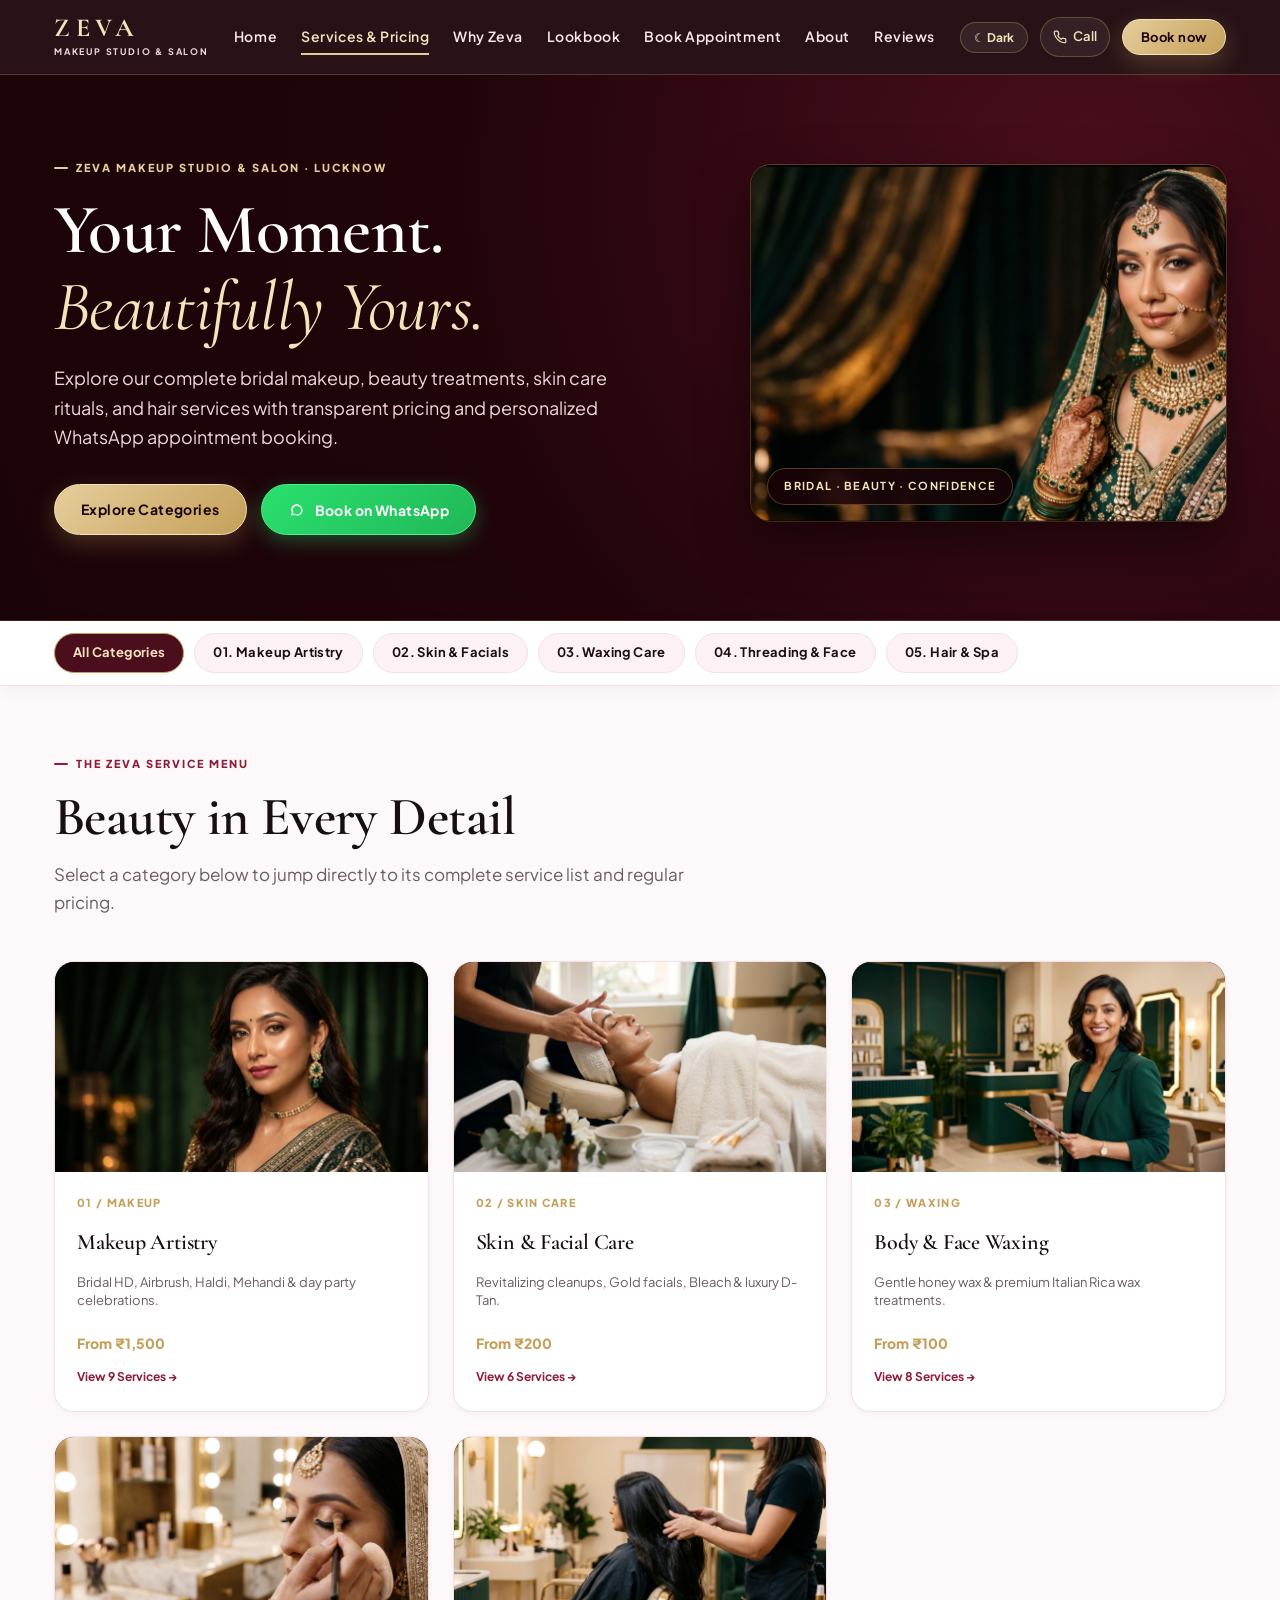
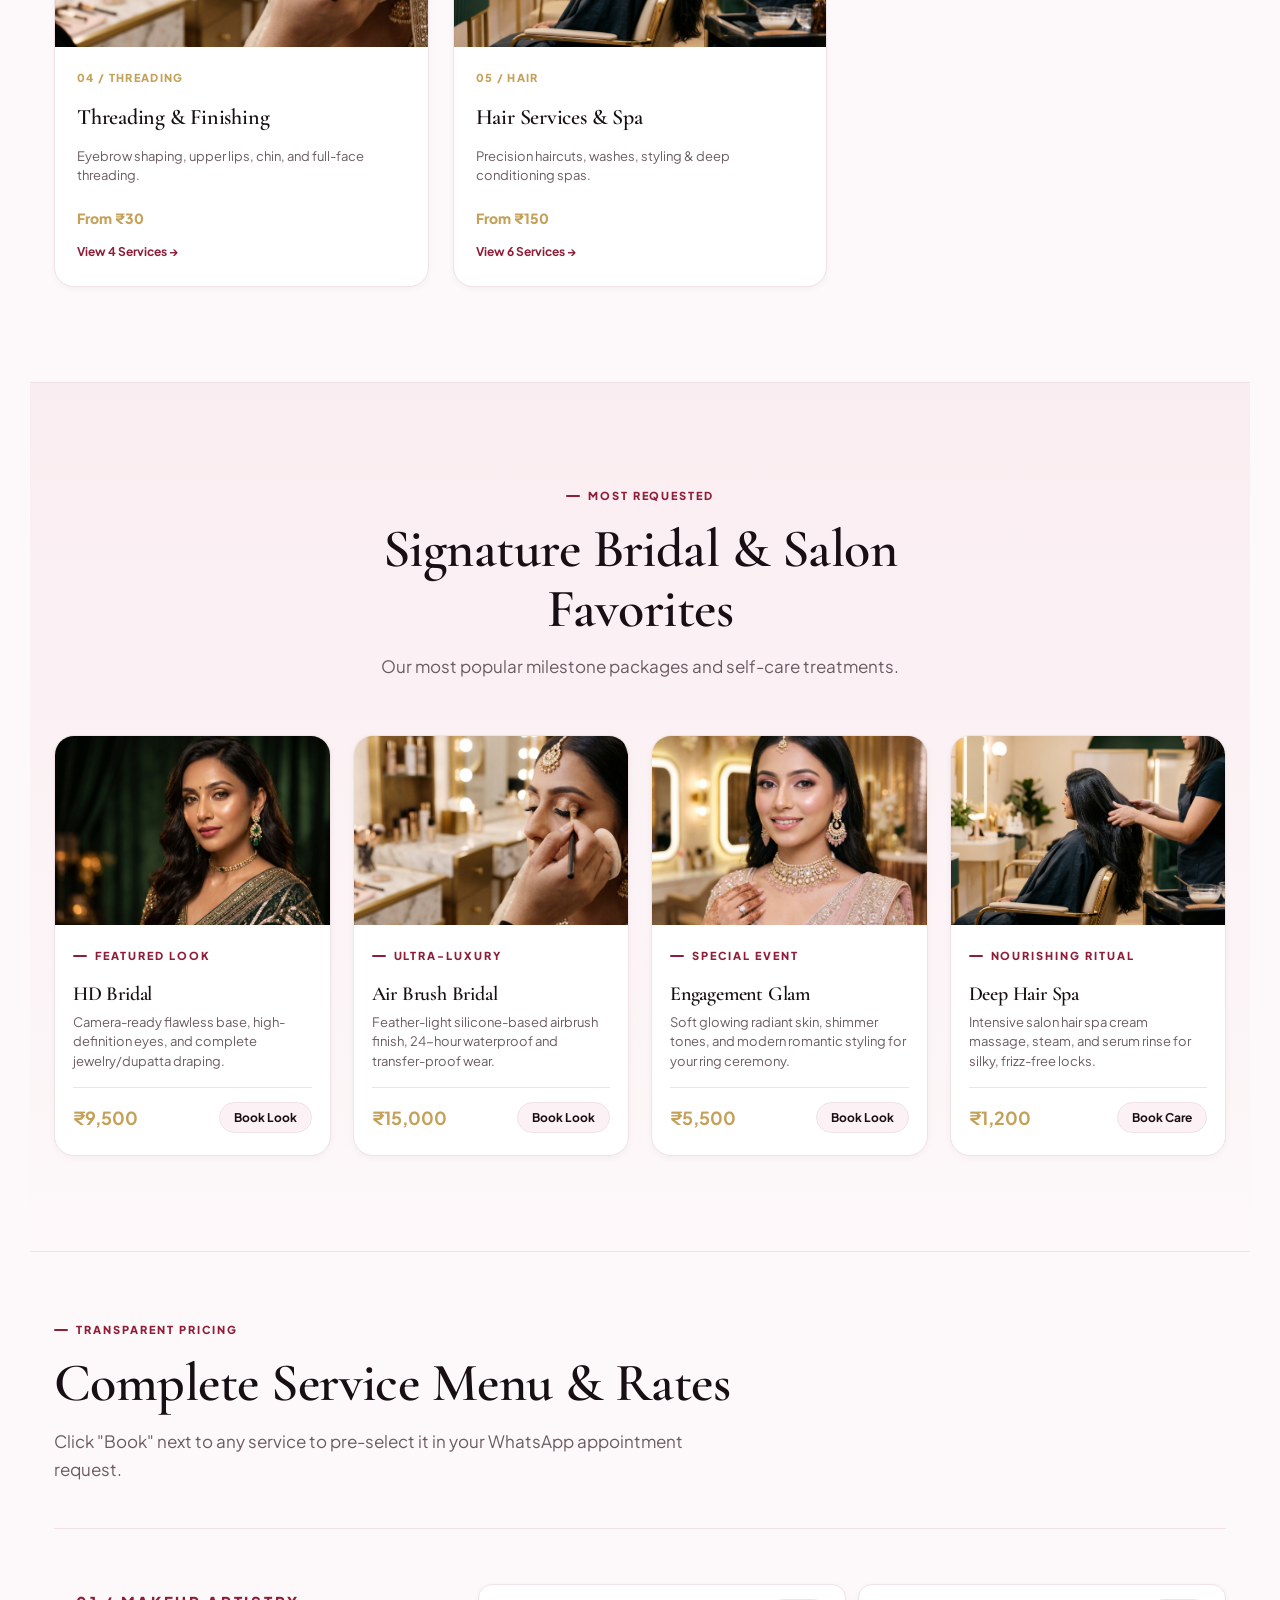
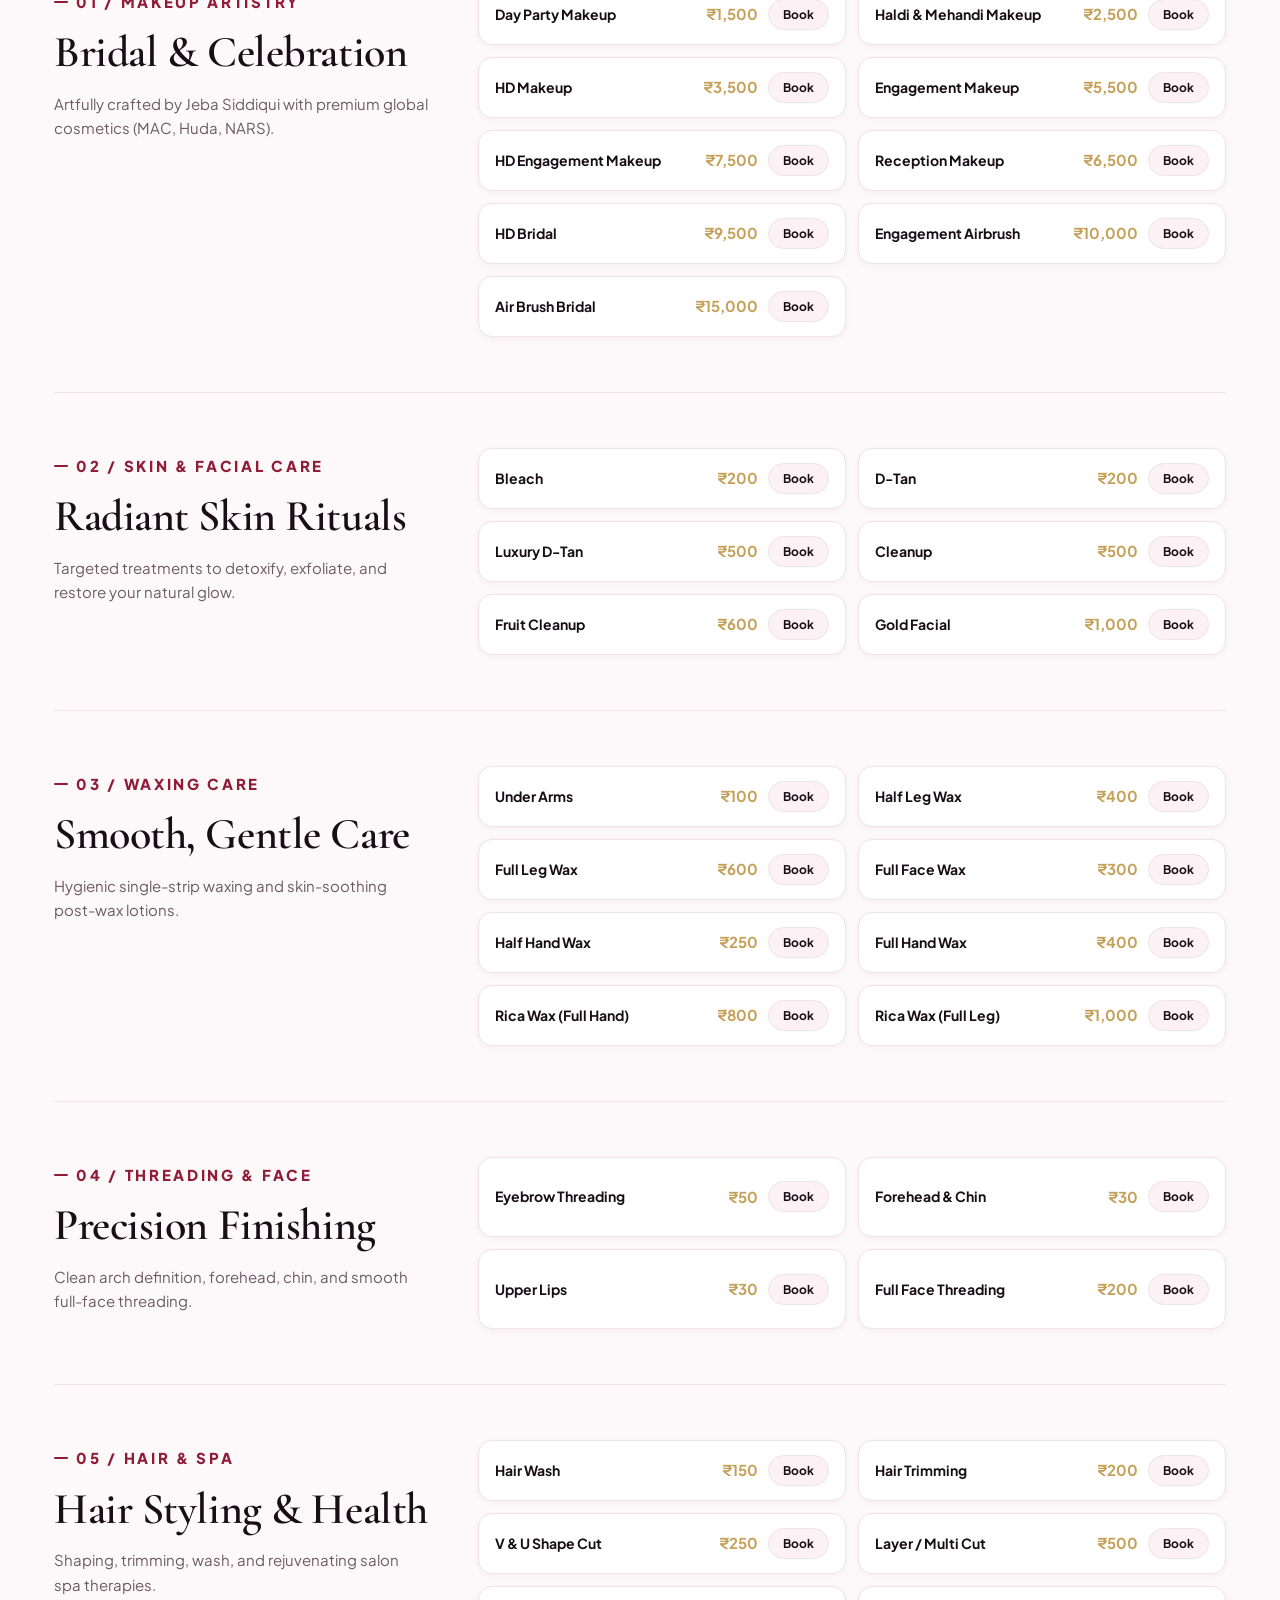
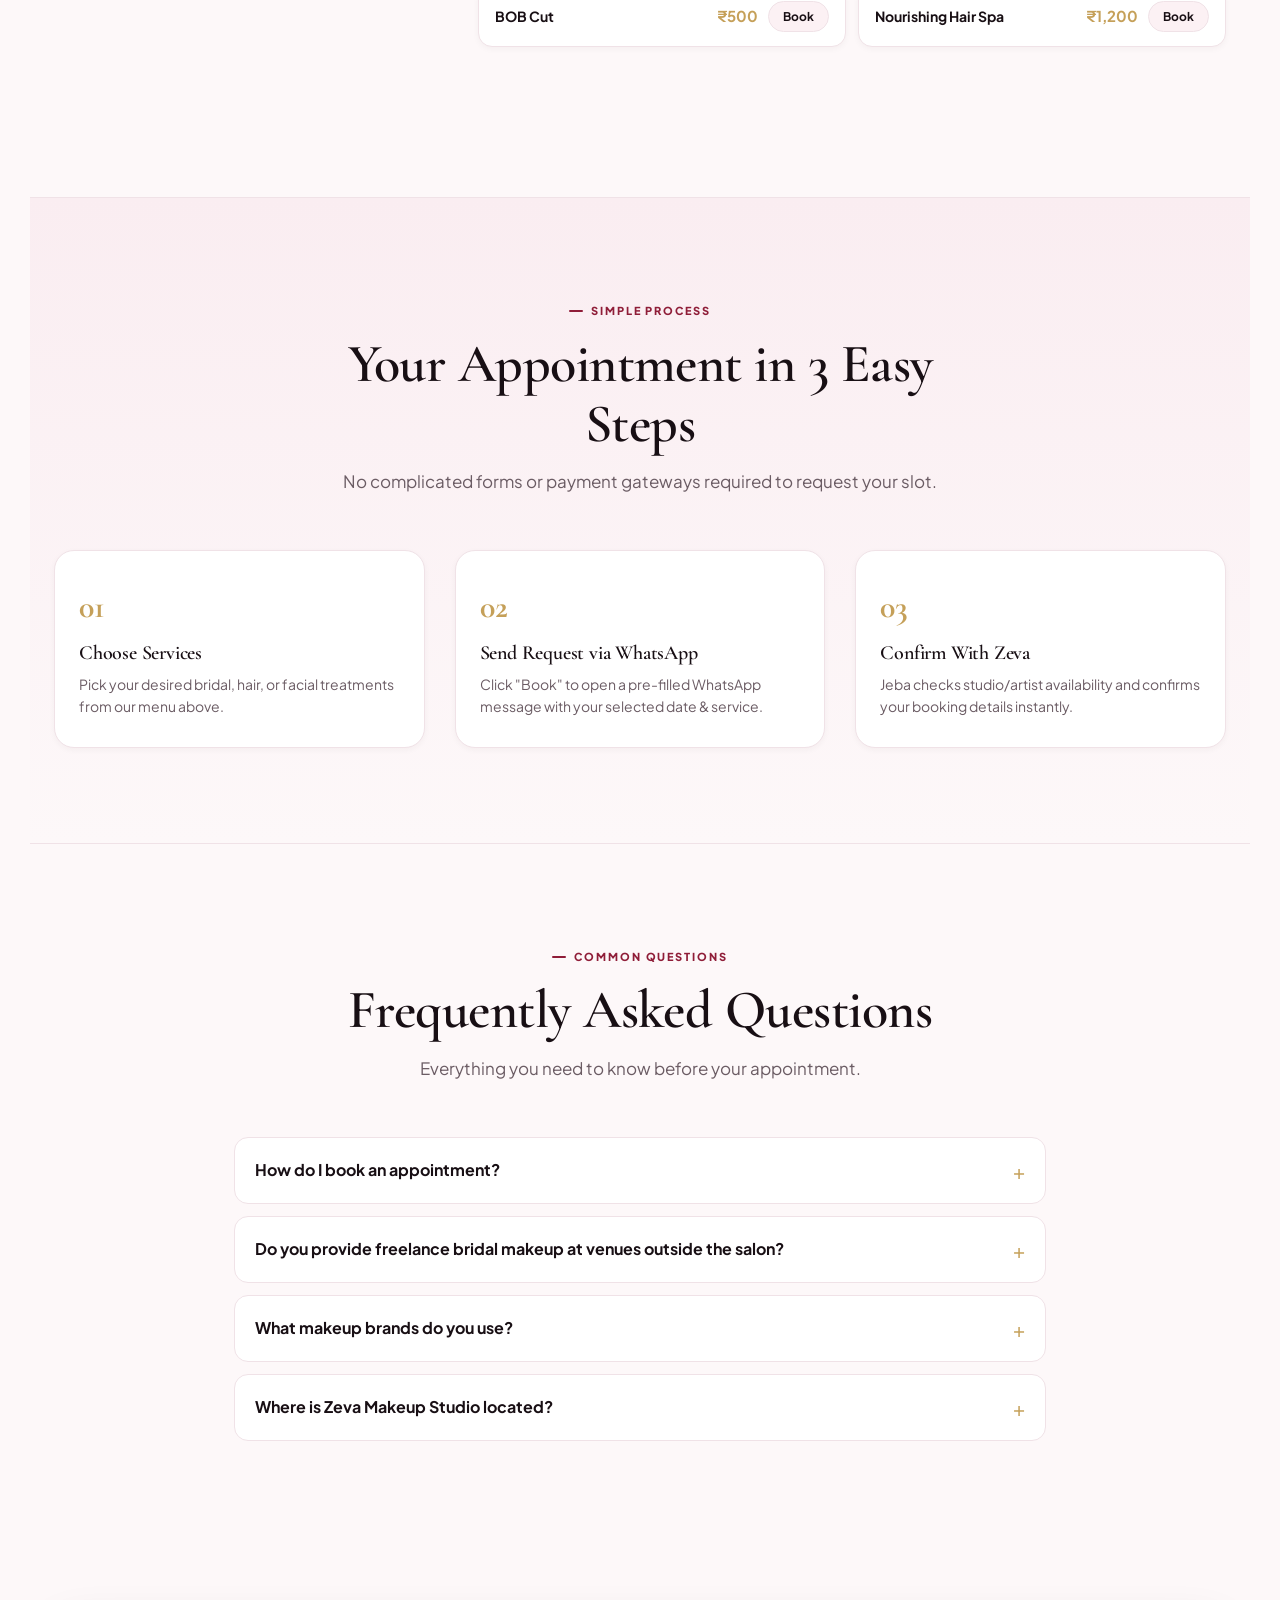
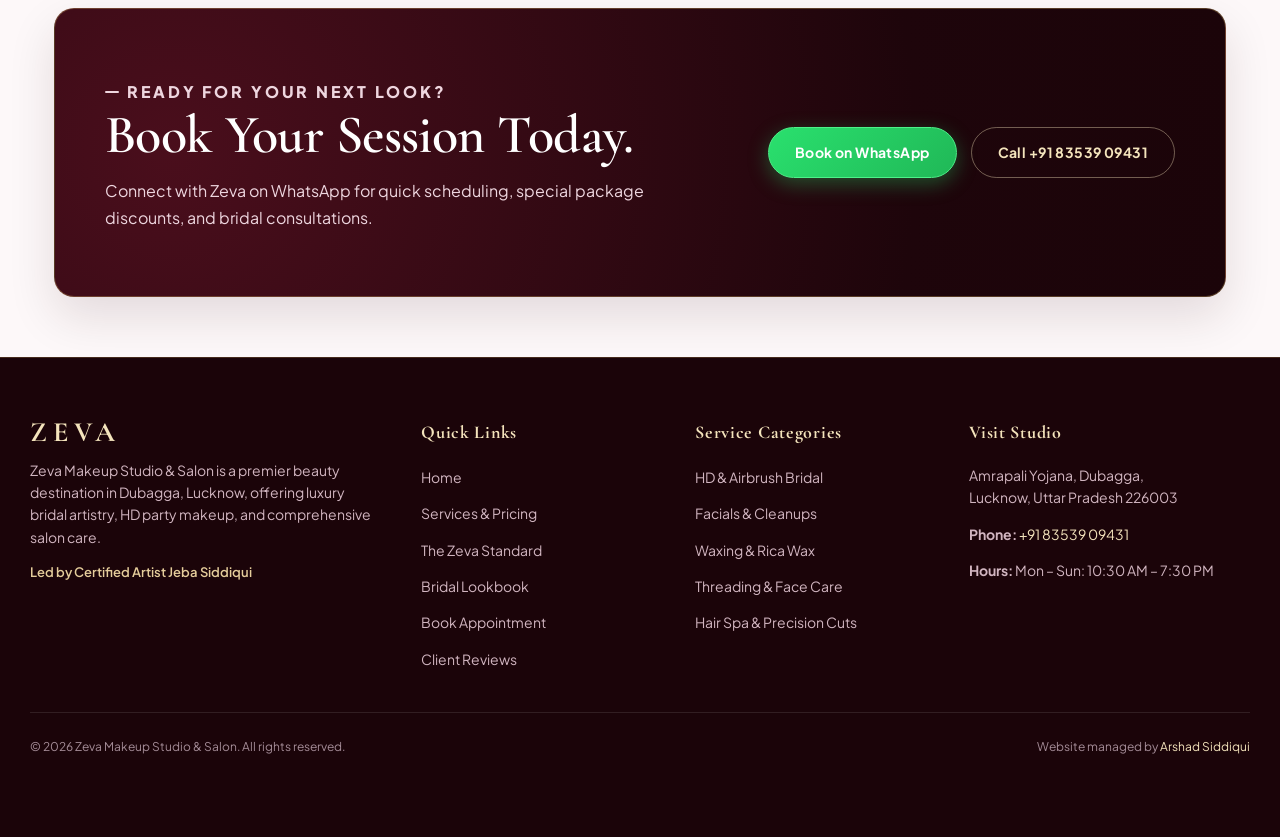
==== commit f5f5b95d: "feat: full-cover hero background with Mac transparency glass, single QR fix, and category image fram" ====
--- a/services.html
+++ b/services.html
@@ -103,8 +103,10 @@
 
       <div class="category-grid">
         <a class="category-card" href="#makeup">
-          <img src="assets/images/bridal/bridal-green.jpg" alt="Makeup artistry services" loading="lazy">
-          <div>
+          <div class="category-card-img-wrap">
+            <img class="img-makeup" src="assets/images/bridal/bridal-green.jpg" alt="Makeup artistry services" loading="lazy">
+          </div>
+          <div class="category-card-body">
             <span class="category-number">01 / MAKEUP</span>
             <h3>Makeup Artistry</h3>
             <p>Bridal HD, Airbrush, Haldi, Mehandi &amp; day party celebrations.</p>
@@ -114,8 +116,10 @@
         </a>
 
         <a class="category-card" href="#skin">
-          <img src="assets/images/services/facial-care.jpg" alt="Facial treatments" loading="lazy">
-          <div>
+          <div class="category-card-img-wrap">
+            <img class="img-skin" src="assets/images/services/facial-care.jpg" alt="Facial treatments" loading="lazy">
+          </div>
+          <div class="category-card-body">
             <span class="category-number">02 / SKIN CARE</span>
             <h3>Skin &amp; Facial Care</h3>
             <p>Revitalizing cleanups, Gold facials, Bleach &amp; luxury D-Tan.</p>
@@ -125,8 +129,10 @@
         </a>
 
         <a class="category-card" href="#waxing">
-          <img src="assets/images/studio/studio-welcome.jpg" alt="Waxing care" loading="lazy">
-          <div>
+          <div class="category-card-img-wrap">
+            <img class="img-waxing" src="assets/images/studio/studio-welcome.jpg" alt="Waxing care" loading="lazy">
+          </div>
+          <div class="category-card-body">
             <span class="category-number">03 / WAXING</span>
             <h3>Body &amp; Face Waxing</h3>
             <p>Gentle honey wax &amp; premium Italian Rica wax treatments.</p>
@@ -136,8 +142,10 @@
         </a>
 
         <a class="category-card" href="#threading">
-          <img src="assets/images/bridal/bridal-detail.jpg" alt="Threading care" loading="lazy">
-          <div>
+          <div class="category-card-img-wrap">
+            <img class="img-threading" src="assets/images/bridal/bridal-detail.jpg" alt="Threading care" loading="lazy">
+          </div>
+          <div class="category-card-body">
             <span class="category-number">04 / THREADING</span>
             <h3>Threading &amp; Finishing</h3>
             <p>Eyebrow shaping, upper lips, chin, and full-face threading.</p>
@@ -147,8 +155,10 @@
         </a>
 
         <a class="category-card" href="#hair">
-          <img src="assets/images/services/hair-care.jpg" alt="Hair treatments" loading="lazy">
-          <div>
+          <div class="category-card-img-wrap">
+            <img class="img-hair" src="assets/images/services/hair-care.jpg" alt="Hair treatments" loading="lazy">
+          </div>
+          <div class="category-card-body">
             <span class="category-number">05 / HAIR</span>
             <h3>Hair Services &amp; Spa</h3>
             <p>Precision haircuts, washes, styling &amp; deep conditioning spas.</p>
@@ -459,26 +469,56 @@
           <input name="name" autocomplete="name" required maxlength="100" placeholder="e.g. Fatima Khan">
         </label>
 
-        <label>
-          Desired Service *
-          <input name="service" list="modal-service-list" required maxlength="120" placeholder="e.g. HD Bridal, Facial, Hair Spa">
-          <datalist id="modal-service-list">
-            <option value="HD Bridal (₹9,500)">
-            <option value="Air Brush Bridal (₹15,000)">
-            <option value="Engagement Makeup (₹5,500)">
-            <option value="HD Engagement Makeup (₹7,500)">
-            <option value="Reception Makeup (₹6,500)">
-            <option value="Day Party Makeup (₹1,500)">
-            <option value="Haldi Mehandi Makeup (₹2,500)">
-            <option value="Luxury D-Tan (₹500)">
-            <option value="Gold Facial (₹1,000)">
-            <option value="Fruit Cleanup (₹600)">
-            <option value="Hair Spa (₹1,200)">
-            <option value="Layer / Multi Cut (₹500)">
-            <option value="Full Face Threading (₹200)">
-            <option value="Rica Wax Full Hand & Leg">
-          </datalist>
-        </label>
+                <div class="field-group">
+          <span class="field-label">Services * <em class="field-hint">(select one or more)</em></span>
+          <details class="service-picker">
+            <summary>Choose one or more services</summary>
+            <div class="service-picker-grid">
+              <strong class="picker-category">💄 Makeup</strong>
+              <label class="picker-item"><input type="checkbox" name="services" value="Day Party Makeup (₹1,500)"> Day Party Makeup – ₹1,500</label>
+              <label class="picker-item"><input type="checkbox" name="services" value="Haldi Mehandi Makeup (₹2,500)"> Haldi/Mehandi Makeup – ₹2,500</label>
+              <label class="picker-item"><input type="checkbox" name="services" value="HD Makeup (₹3,500)"> HD Makeup – ₹3,500</label>
+              <label class="picker-item"><input type="checkbox" name="services" value="Engagement Makeup (₹5,500)"> Engagement Makeup – ₹5,500</label>
+              <label class="picker-item"><input type="checkbox" name="services" value="HD Engagement Makeup (₹7,500)"> HD Engagement – ₹7,500</label>
+              <label class="picker-item"><input type="checkbox" name="services" value="Reception Makeup (₹6,500)"> Reception Makeup – ₹6,500</label>
+              <label class="picker-item"><input type="checkbox" name="services" value="HD Bridal (₹9,500)"> HD Bridal – ₹9,500</label>
+              <label class="picker-item"><input type="checkbox" name="services" value="Engagement Airbrush (₹10,000)"> Engagement Airbrush – ₹10,000</label>
+              <label class="picker-item"><input type="checkbox" name="services" value="Air Brush Bridal (₹15,000)"> Airbrush Bridal – ₹15,000</label>
+
+              <strong class="picker-category">🌿 Skin &amp; Facials</strong>
+              <label class="picker-item"><input type="checkbox" name="services" value="Bleach (₹200)"> Bleach – ₹200</label>
+              <label class="picker-item"><input type="checkbox" name="services" value="D-Tan (₹200)"> D-Tan – ₹200</label>
+              <label class="picker-item"><input type="checkbox" name="services" value="Luxury D-Tan (₹500)"> Luxury D-Tan – ₹500</label>
+              <label class="picker-item"><input type="checkbox" name="services" value="Cleanup (₹500)"> Cleanup – ₹500</label>
+              <label class="picker-item"><input type="checkbox" name="services" value="Fruit Cleanup (₹600)"> Fruit Cleanup – ₹600</label>
+              <label class="picker-item"><input type="checkbox" name="services" value="Gold Facial (₹1,000)"> Gold Facial – ₹1,000</label>
+
+              <strong class="picker-category">🪒 Waxing</strong>
+              <label class="picker-item"><input type="checkbox" name="services" value="Under Arms Wax (₹100)"> Under Arms – ₹100</label>
+              <label class="picker-item"><input type="checkbox" name="services" value="Half Leg Wax (₹400)"> Half Leg – ₹400</label>
+              <label class="picker-item"><input type="checkbox" name="services" value="Full Leg Wax (₹600)"> Full Leg – ₹600</label>
+              <label class="picker-item"><input type="checkbox" name="services" value="Full Face Wax (₹300)"> Full Face – ₹300</label>
+              <label class="picker-item"><input type="checkbox" name="services" value="Half Hand Wax (₹250)"> Half Hand – ₹250</label>
+              <label class="picker-item"><input type="checkbox" name="services" value="Full Hand Wax (₹400)"> Full Hand – ₹400</label>
+              <label class="picker-item"><input type="checkbox" name="services" value="Rica Wax Full Hand (₹800)"> Rica Wax Full Hand – ₹800</label>
+              <label class="picker-item"><input type="checkbox" name="services" value="Rica Wax Full Leg (₹1,000)"> Rica Wax Full Leg – ₹1,000</label>
+
+              <strong class="picker-category">✂️ Threading</strong>
+              <label class="picker-item"><input type="checkbox" name="services" value="Eyebrow Threading (₹50)"> Eyebrow – ₹50</label>
+              <label class="picker-item"><input type="checkbox" name="services" value="Forehead &amp; Chin (₹30)"> Forehead &amp; Chin – ₹30</label>
+              <label class="picker-item"><input type="checkbox" name="services" value="Upper Lips (₹30)"> Upper Lips – ₹30</label>
+              <label class="picker-item"><input type="checkbox" name="services" value="Full Face Threading (₹200)"> Full Face – ₹200</label>
+
+              <strong class="picker-category">💇 Hair</strong>
+              <label class="picker-item"><input type="checkbox" name="services" value="Hair Wash (₹150)"> Hair Wash – ₹150</label>
+              <label class="picker-item"><input type="checkbox" name="services" value="Hair Trimming (₹200)"> Hair Trimming – ₹200</label>
+              <label class="picker-item"><input type="checkbox" name="services" value="V &amp; U Shape Cut (₹250)"> V &amp; U Shape Cut – ₹250</label>
+              <label class="picker-item"><input type="checkbox" name="services" value="Layer / Multi Cut (₹500)"> Layer/Multi Cut – ₹500</label>
+              <label class="picker-item"><input type="checkbox" name="services" value="BOB Cut (₹500)"> BOB Cut – ₹500</label>
+              <label class="picker-item"><input type="checkbox" name="services" value="Hair Spa (₹1,200)"> Hair Spa – ₹1,200</label>
+            </div>
+          </details>
+        </div>
 
         <div style="display: grid; grid-template-columns: 1fr 1fr; gap: 12px;">
           <label>
--- a/assets/css/styles.css
+++ b/assets/css/styles.css
@@ -483,15 +483,21 @@
 }
 
 /* ==========================================================================
-   HERO SECTION
+   HERO SECTION (Luxury Full-Cover Background & Mac Frosted Glass)
    ========================================================================== */
 
 .hero {
-  background: radial-gradient(circle at 85% 20%, #4a0e1c 0%, #20040a 55%, var(--burgundy-950) 100%);
+  position: relative;
+  background-color: #140307;
+  background-image: 
+    linear-gradient(135deg, rgba(16, 2, 6, 0.84) 0%, rgba(26, 4, 10, 0.72) 50%, rgba(14, 2, 5, 0.92) 100%),
+    url('../images/hero/hero-bride.jpg');
+  background-size: cover;
+  background-position: center 25%;
+  background-repeat: no-repeat;
   color: var(--white);
-  position: relative;
   overflow: hidden;
-  border-bottom: 1px solid rgba(197, 160, 89, 0.2);
+  border-bottom: 1px solid rgba(197, 160, 89, 0.25);
 }
 
 .hero::after {
@@ -505,33 +511,117 @@
 .hero-container {
   max-width: 1220px;
   margin: 0 auto;
-  padding: 85px 24px 100px 24px;
+  padding: 80px 24px 95px 24px;
   display: grid;
-  grid-template-columns: 1.15fr 0.85fr;
-  align-items: center;
-  gap: 50px;
+  grid-template-columns: 1.2fr 0.8fr;
+  align-items: center;
+  gap: 40px;
   position: relative;
   z-index: 1;
 }
 
+/* ── Mac Transparency Style (macOS Frosted Glass) ──────────────────────── */
+.mac-glass-panel {
+  background: rgba(22, 4, 9, 0.68);
+  backdrop-filter: blur(28px) saturate(190%);
+  -webkit-backdrop-filter: blur(28px) saturate(190%);
+  border: 1px solid rgba(255, 255, 255, 0.16);
+  border-top: 1px solid rgba(255, 255, 255, 0.32);
+  border-radius: 26px;
+  box-shadow: 
+    0 30px 60px rgba(0, 0, 0, 0.50),
+    0 0 0 1px rgba(197, 160, 89, 0.25),
+    inset 0 1px 0 rgba(255, 255, 255, 0.20);
+  padding: 38px 42px;
+  position: relative;
+  color: var(--white);
+}
+
+[data-theme="light"] .mac-glass-panel {
+  background: rgba(255, 255, 255, 0.85);
+  backdrop-filter: blur(28px) saturate(180%);
+  -webkit-backdrop-filter: blur(28px) saturate(180%);
+  border: 1px solid rgba(255, 255, 255, 0.65);
+  border-top: 1px solid #ffffff;
+  box-shadow: 
+    0 30px 60px rgba(27, 4, 9, 0.22),
+    0 0 0 1px rgba(197, 160, 89, 0.35),
+    inset 0 1px 0 rgba(255, 255, 255, 0.85);
+  color: #1a0409;
+}
+
+[data-theme="light"] .mac-glass-panel h1,
+[data-theme="light"] .mac-glass-panel p.eyebrow,
+[data-theme="light"] .mac-glass-panel .hero-trust-strip {
+  color: #1a0409;
+}
+
+[data-theme="light"] .mac-glass-panel p.lead {
+  color: #4a2833;
+}
+
+[data-theme="light"] .mac-glass-panel .hero-trust-strip {
+  border-top-color: rgba(0, 0, 0, 0.12);
+  color: #3b1e27;
+}
+
+/* macOS Window Chrome Dots */
+.mac-window-controls {
+  display: flex;
+  align-items: center;
+  gap: 8px;
+  margin-bottom: 20px;
+}
+
+.mac-dot {
+  width: 12px;
+  height: 12px;
+  border-radius: 50%;
+  display: inline-block;
+}
+
+.mac-dot.close { background: #ff5f56; border: 1px solid #e0443e; }
+.mac-dot.minimize { background: #ffbd2e; border: 1px solid #dea123; }
+.mac-dot.maximize { background: #27c93f; border: 1px solid #1aab29; }
+
+.mac-window-title {
+  margin-left: 8px;
+  font-size: 11px;
+  font-weight: 700;
+  letter-spacing: 0.1em;
+  text-transform: uppercase;
+  color: var(--gold-300);
+  opacity: 0.95;
+}
+
+[data-theme="light"] .mac-window-title {
+  color: var(--burgundy-700);
+}
+
 .hero-copy {
-  max-width: 640px;
+  max-width: 660px;
 }
 
 .hero-rating-pill {
   display: inline-flex;
   align-items: center;
   gap: 8px;
-  background: rgba(255, 255, 255, 0.08);
-  border: 1px solid rgba(197, 160, 89, 0.35);
+  background: rgba(255, 255, 255, 0.10);
+  border: 1px solid rgba(197, 160, 89, 0.40);
   border-radius: var(--radius-pill);
   padding: 6px 14px;
   font-size: 12px;
   font-weight: 700;
   letter-spacing: 0.04em;
   color: var(--gold-300);
-  margin-bottom: 22px;
+  margin-bottom: 18px;
   backdrop-filter: blur(8px);
+}
+
+[data-theme="light"] .hero-rating-pill {
+  background: rgba(122, 14, 36, 0.08);
+  border-color: var(--burgundy-300);
+  color: var(--burgundy-800);
 }
 
 .hero-rating-pill span.stars {
@@ -543,17 +633,17 @@
   display: flex;
   flex-wrap: wrap;
   gap: 14px;
-  margin-top: 36px;
+  margin-top: 32px;
   align-items: center;
 }
 
 .hero-trust-strip {
   display: flex;
   flex-wrap: wrap;
-  gap: 20px;
-  margin-top: 38px;
-  padding-top: 28px;
-  border-top: 1px solid rgba(255, 255, 255, 0.12);
+  gap: 18px;
+  margin-top: 32px;
+  padding-top: 24px;
+  border-top: 1px solid rgba(255, 255, 255, 0.15);
   font-size: 13px;
   color: #eed6df;
 }
@@ -569,23 +659,150 @@
   flex-shrink: 0;
 }
 
-/* Hero Art Frame */
-.hero-art-wrapper {
-  position: relative;
-}
-
-.hero-frame {
-  position: relative;
-  border-radius: var(--radius-lg);
-  overflow: hidden;
-  box-shadow: 0 25px 60px rgba(0, 0, 0, 0.55), 0 0 0 1px rgba(197, 160, 89, 0.35);
-  background: #1e050b;
-}
-
-.hero-frame img {
+/* ── Hero Companion Glass Card ────────────────────────────────────────── */
+.hero-sidebar-glass {
+  display: flex;
+  flex-direction: column;
+  gap: 20px;
+}
+
+.hero-side-card {
+  padding: 30px 32px;
+}
+
+.hero-artist-badge-inner {
+  display: flex;
+  align-items: center;
+  gap: 16px;
+  margin-bottom: 20px;
+}
+
+.artist-avatar-wrap {
+  width: 52px;
+  height: 52px;
+  border-radius: 50%;
+  background: linear-gradient(135deg, var(--gold-400), var(--gold-600));
+  display: flex;
+  align-items: center;
+  justify-content: center;
+  box-shadow: 0 6px 16px rgba(0, 0, 0, 0.35);
+  flex-shrink: 0;
+}
+
+.artist-monogram {
+  font-family: var(--font-heading);
+  font-size: 22px;
+  font-weight: 700;
+  color: #140307;
+  letter-spacing: 0.05em;
+}
+
+.artist-title {
+  margin: 0;
+  font-size: 20px;
+  font-weight: 700;
+  color: var(--gold-300);
+}
+
+[data-theme="light"] .artist-title {
+  color: var(--burgundy-900);
+}
+
+.artist-role {
+  margin: 2px 0 4px 0;
+  font-size: 12px;
+  color: #eed6df;
+  font-weight: 600;
+}
+
+[data-theme="light"] .artist-role {
+  color: var(--burgundy-700);
+}
+
+.artist-location {
+  font-size: 11px;
+  color: var(--gold-400);
+  font-weight: 600;
+}
+
+[data-theme="light"] .artist-location {
+  color: var(--burgundy-600);
+}
+
+.hero-quote-glass {
+  background: rgba(0, 0, 0, 0.25);
+  border: 1px solid rgba(255, 255, 255, 0.10);
+  border-radius: var(--radius-md);
+  padding: 16px 18px;
+  margin-bottom: 20px;
+}
+
+[data-theme="light"] .hero-quote-glass {
+  background: rgba(122, 14, 36, 0.05);
+  border-color: rgba(122, 14, 36, 0.12);
+}
+
+.hero-quote-glass p {
+  margin: 0;
+  font-size: 13px;
+  font-style: italic;
+  line-height: 1.5;
+  color: #f7e8ef;
+}
+
+[data-theme="light"] .hero-quote-glass p {
+  color: #2c0e18;
+}
+
+.hero-quote-glass cite {
+  display: block;
+  font-size: 11px;
+  font-weight: 700;
+  color: var(--gold-400);
+  margin-top: 8px;
+  font-style: normal;
+  text-align: right;
+}
+
+[data-theme="light"] .hero-quote-glass cite {
+  color: var(--burgundy-700);
+}
+
+.hero-quick-status {
+  display: flex;
+  align-items: center;
+  gap: 8px;
+  font-size: 12px;
+  color: #eed6df;
+  font-weight: 600;
+}
+
+[data-theme="light"] .hero-quick-status {
+  color: #3b1e27;
+}
+
+.status-indicator {
+  width: 9px;
+  height: 9px;
+  border-radius: 50%;
+  background: #25d366;
+  box-shadow: 0 0 10px #25d366;
+  display: inline-block;
+  animation: pulseStatus 2s infinite;
+}
+
+@keyframes pulseStatus {
+  0% { transform: scale(0.95); opacity: 0.8; }
+  50% { transform: scale(1.15); opacity: 1; }
+  100% { transform: scale(0.95); opacity: 0.8; }
+}
   width: 100%;
-  aspect-ratio: 4/5;
+  height: auto;
+  min-height: 420px;
+  max-height: 620px;
   object-fit: cover;
+  object-position: center 15%;
+  display: block;
   transition: transform 0.6s cubic-bezier(0.16, 1, 0.3, 1);
 }
 
@@ -819,6 +1036,113 @@
   resize: vertical;
 }
 
+/* ── Service Multi-Select Picker ─────────────────────────────────────── */
+.field-group {
+  display: flex;
+  flex-direction: column;
+  gap: 6px;
+}
+
+.field-label {
+  font-size: 13px;
+  font-weight: 600;
+  color: var(--text-secondary);
+  letter-spacing: 0.03em;
+}
+
+.field-hint {
+  font-weight: 400;
+  font-style: normal;
+  color: var(--text-muted);
+  font-size: 11px;
+}
+
+.service-picker {
+  border: 1.5px solid var(--border);
+  border-radius: var(--radius-sm);
+  background: var(--surface);
+  overflow: hidden;
+  transition: border-color 0.2s;
+}
+
+.service-picker:focus-within {
+  border-color: var(--gold-400);
+}
+
+.service-picker summary {
+  cursor: pointer;
+  padding: 10px 14px;
+  font-size: 13px;
+  font-weight: 500;
+  color: var(--text-secondary);
+  list-style: none;
+  user-select: none;
+  background: var(--surface-alt, var(--surface));
+  display: flex;
+  align-items: center;
+  gap: 6px;
+}
+
+.service-picker summary::-webkit-details-marker { display: none; }
+
+.service-picker[open] summary {
+  border-bottom: 1px solid var(--border);
+  color: var(--text-primary);
+}
+
+.service-picker-grid {
+  display: grid;
+  grid-template-columns: 1fr 1fr;
+  gap: 2px 12px;
+  padding: 12px 14px;
+  max-height: 260px;
+  overflow-y: auto;
+}
+
+.picker-category {
+  grid-column: 1 / -1;
+  font-size: 10px;
+  font-weight: 700;
+  letter-spacing: 0.1em;
+  text-transform: uppercase;
+  color: var(--gold-600);
+  margin-top: 10px;
+  padding-bottom: 4px;
+  border-bottom: 1px solid var(--border);
+}
+
+.picker-category:first-child {
+  margin-top: 0;
+}
+
+.picker-item {
+  display: flex;
+  align-items: center;
+  gap: 7px;
+  font-size: 12px;
+  color: var(--text-secondary);
+  padding: 4px 2px;
+  cursor: pointer;
+  transition: color 0.15s;
+  font-weight: 400;
+  line-height: 1.3;
+}
+
+.picker-item:hover {
+  color: var(--text-primary);
+}
+
+.picker-item input[type="checkbox"] {
+  width: 14px;
+  height: 14px;
+  min-width: 14px;
+  accent-color: var(--burgundy-700);
+  cursor: pointer;
+  margin: 0;
+}
+
+/* ── End Service Picker ───────────────────────────────────────────────── */
+
 .form-link {
   font-size: 12px;
   color: var(--burgundy-600);
@@ -885,12 +1209,29 @@
   box-shadow: 0 6px 20px rgba(0, 0, 0, 0.12);
   border: 2px solid var(--gold-400);
   margin: 14px auto 14px auto;
-  min-width: 178px;
-  min-height: 178px;
-}
-
-.qr-code-frame img,
+  width: 178px;
+  height: 178px;
+  max-width: 178px;
+  max-height: 178px;
+  box-sizing: border-box;
+  overflow: hidden;
+  position: relative;
+}
+
+/* Force hide any duplicate canvas so only a single QR code is ever visible */
 .qr-code-frame canvas {
+  display: none !important;
+}
+
+/* Only display canvas if no img element was generated */
+.qr-code-frame canvas:only-child {
+  display: block !important;
+  margin: 0 auto;
+  width: 150px !important;
+  height: 150px !important;
+}
+
+.qr-code-frame img {
   display: block !important;
   margin: 0 auto;
   width: 150px !important;
@@ -1660,6 +2001,14 @@
 }
 
 @media (max-width: 768px) {
+  .hero-container {
+    padding: 40px 16px 60px 16px;
+    gap: 24px;
+  }
+  .mac-glass-panel {
+    padding: 26px 20px;
+    border-radius: 20px;
+  }
   .nav-links, .nav-actions .nav-phone {
     display: none;
   }
--- a/assets/css/services.css
+++ b/assets/css/services.css
@@ -147,33 +147,65 @@
   overflow: hidden;
   box-shadow: var(--shadow-xs);
   transition: all var(--transition-normal);
-  display: grid;
-  grid-template-columns: 40% 60%;
-  min-height: 200px;
+  display: flex;
+  flex-direction: column;
 }
 
 .category-card:hover {
-  transform: translateY(-5px);
+  transform: translateY(-6px);
   box-shadow: var(--shadow-md);
   border-color: var(--gold-400);
+}
+
+.category-card-img-wrap {
+  width: 100%;
+  height: 210px;
+  overflow: hidden;
+  position: relative;
+  background: #140307;
 }
 
 .category-card img {
   width: 100%;
   height: 100%;
   object-fit: cover;
-  transition: transform 0.5s ease;
+  display: block;
+  transition: transform 0.6s cubic-bezier(0.16, 1, 0.3, 1);
 }
 
 .category-card:hover img {
-  transform: scale(1.05);
-}
-
-.category-card > div {
-  padding: 22px 18px;
+  transform: scale(1.06);
+}
+
+/* Precise object positions so character/subject faces are 100% visible */
+.category-card img.img-makeup {
+  object-position: center 20%;
+}
+
+.category-card img.img-skin {
+  object-position: center 32%;
+}
+
+.category-card img.img-waxing {
+  object-position: 72% 30%;
+}
+
+.category-card img.img-threading {
+  object-position: 80% 25%;
+}
+
+.category-card img.img-hair {
+  object-position: center 25%;
+}
+
+.category-card-body,
+.category-card > div:not(.category-card-img-wrap) {
+  padding: 22px 22px 24px 22px;
   display: flex;
   flex-direction: column;
   justify-content: space-between;
+  flex-grow: 1;
+  gap: 12px;
 }
 
 .category-number {
